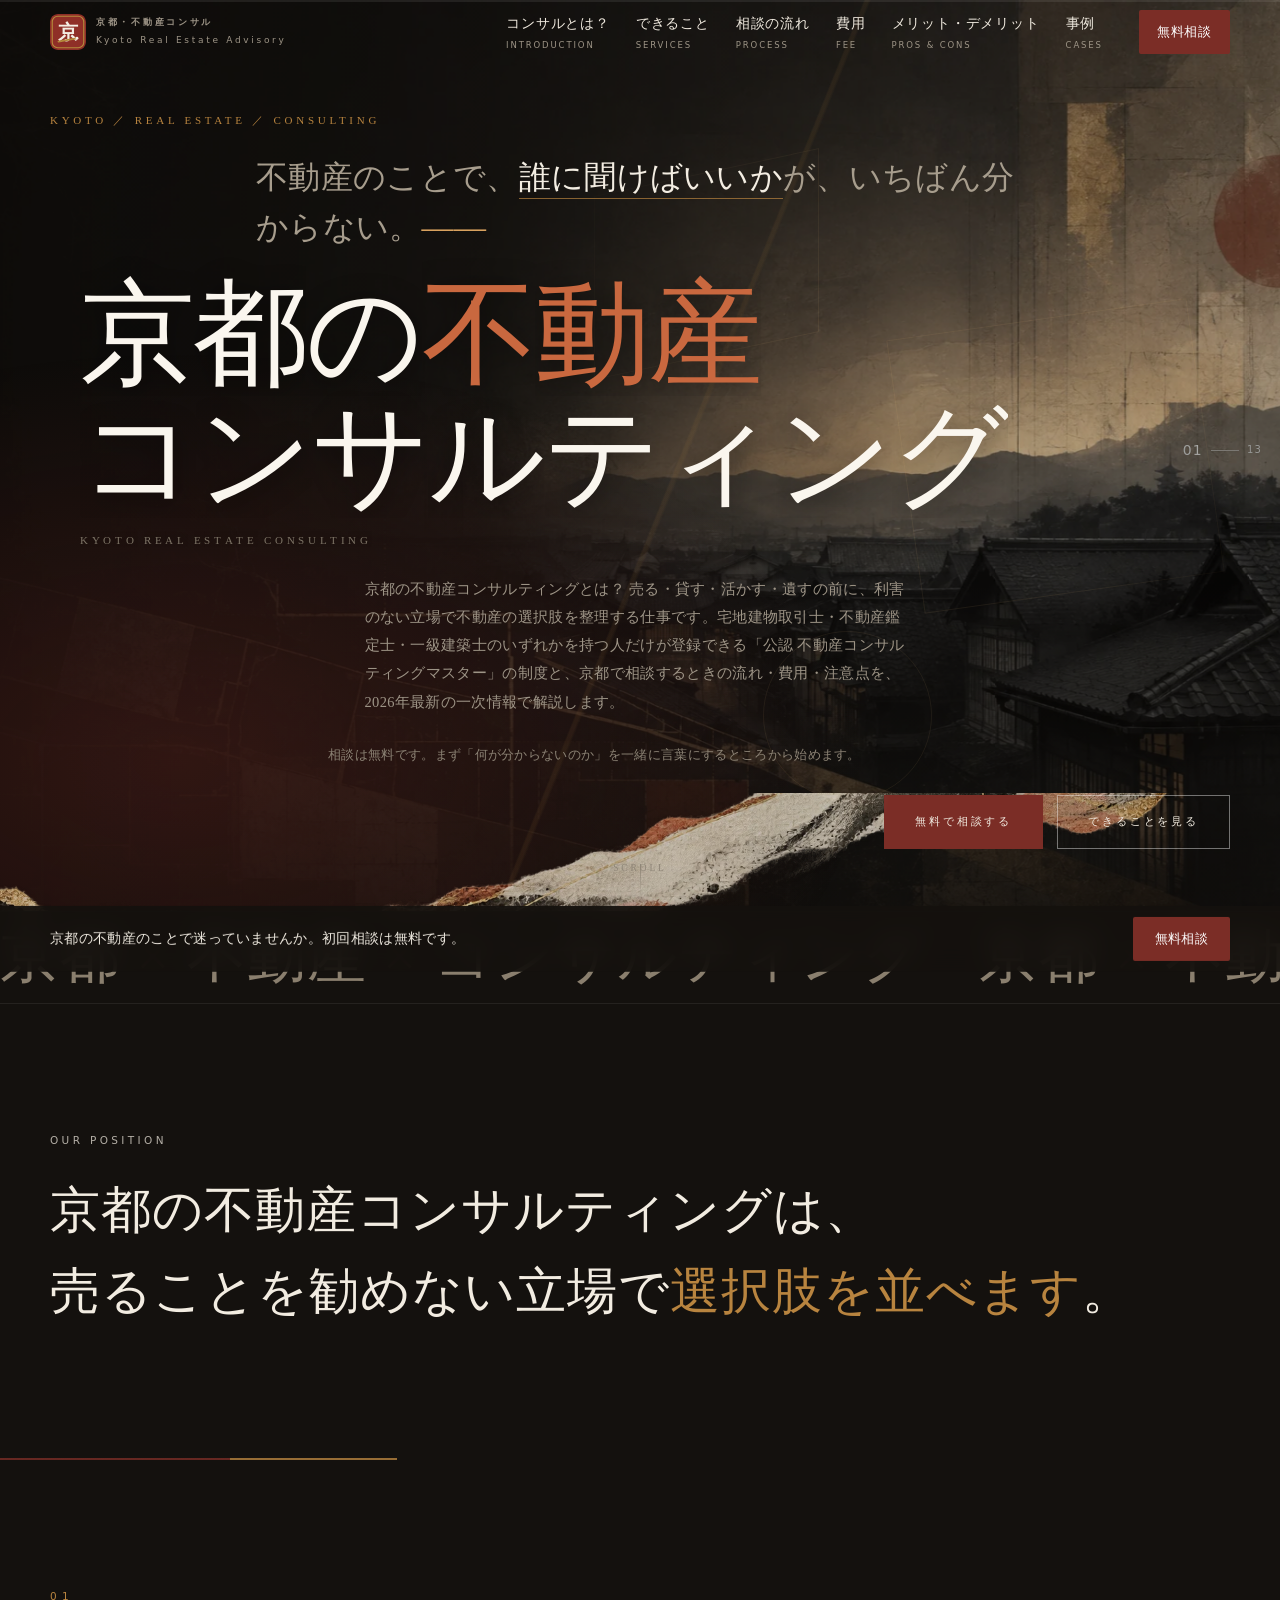
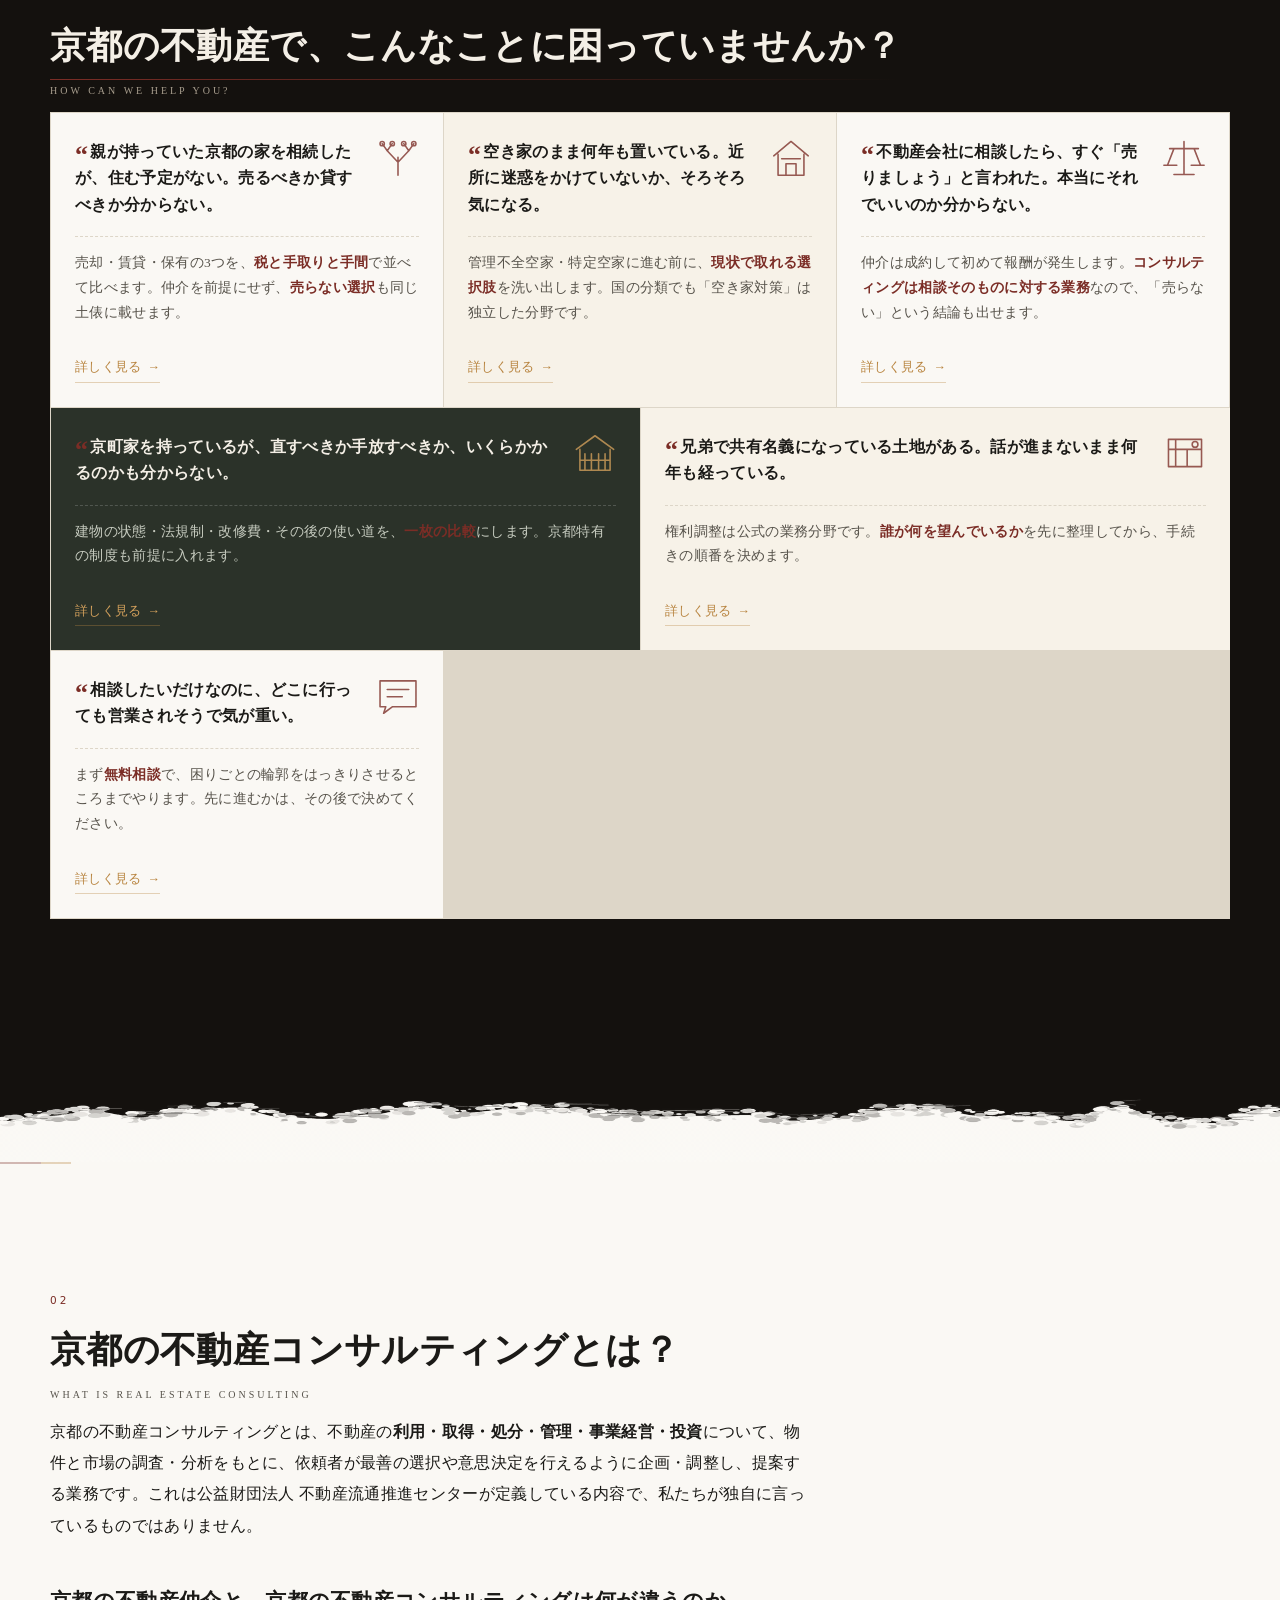
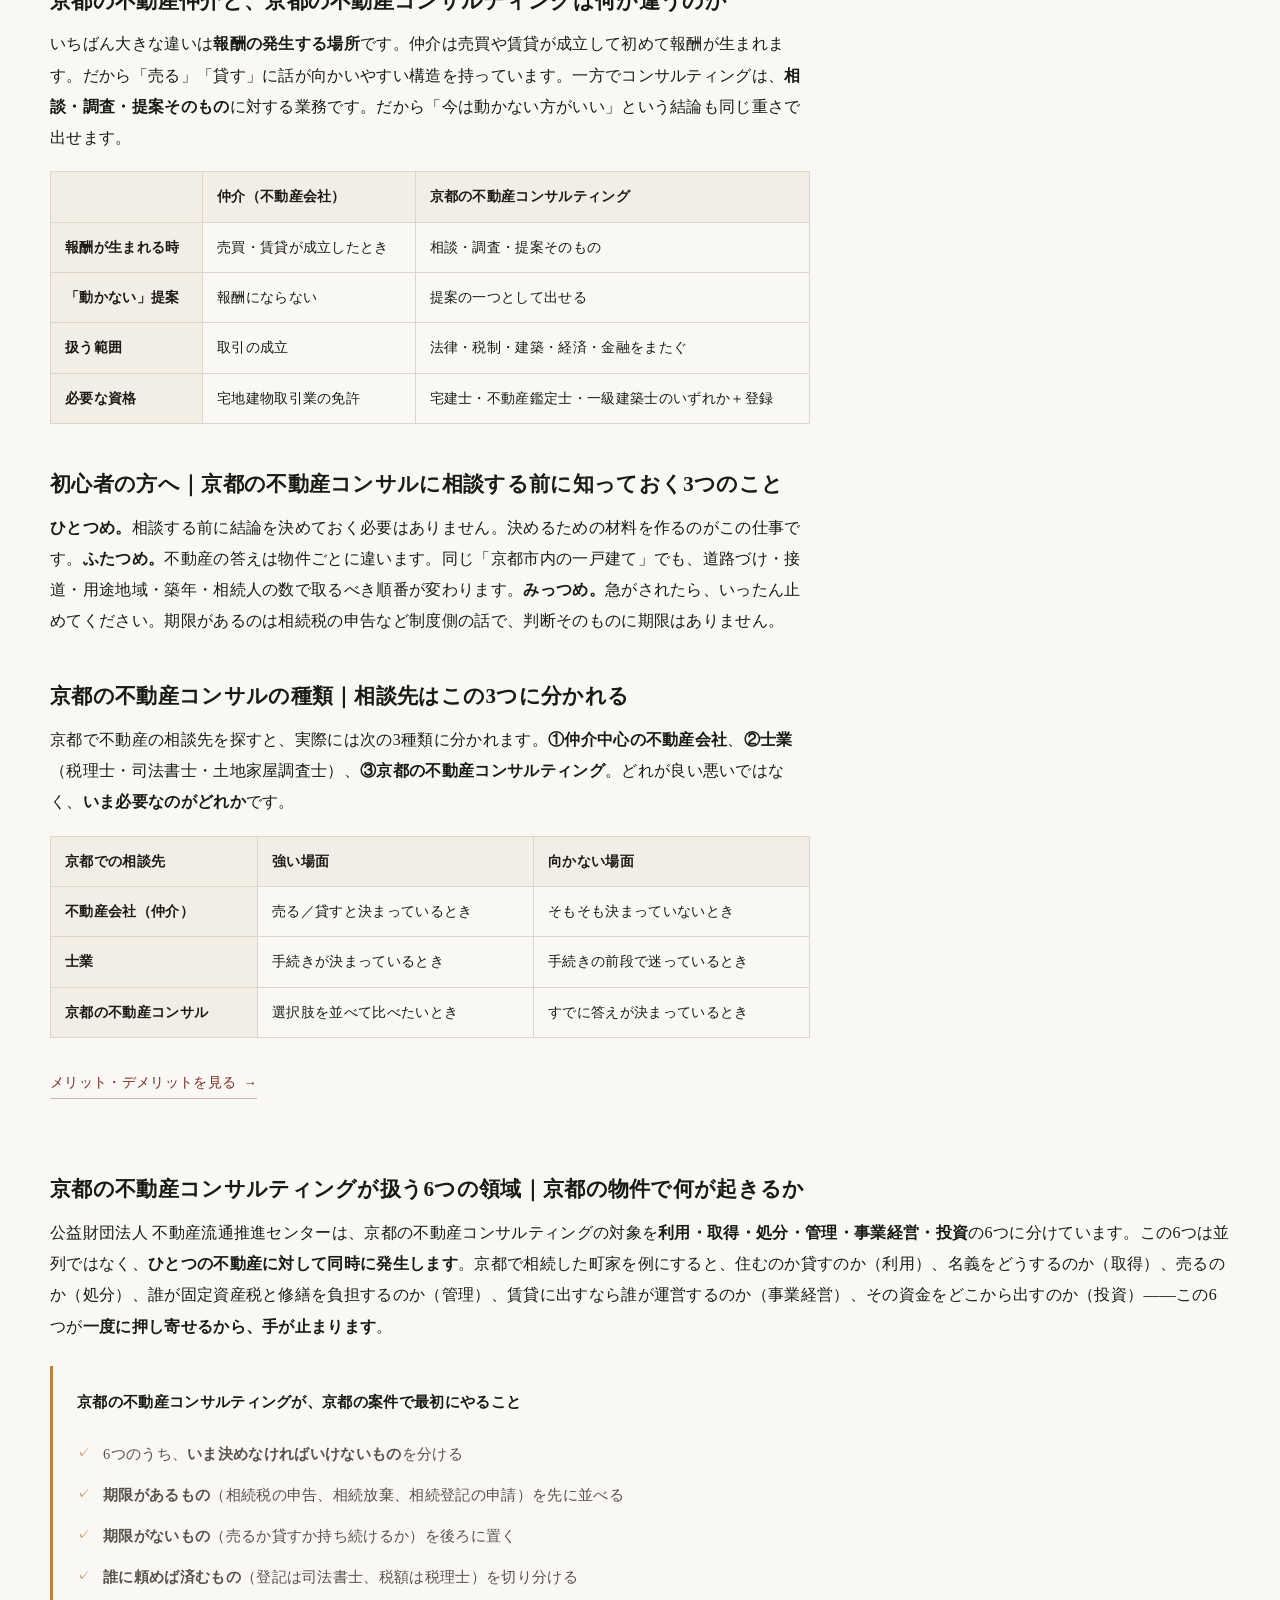
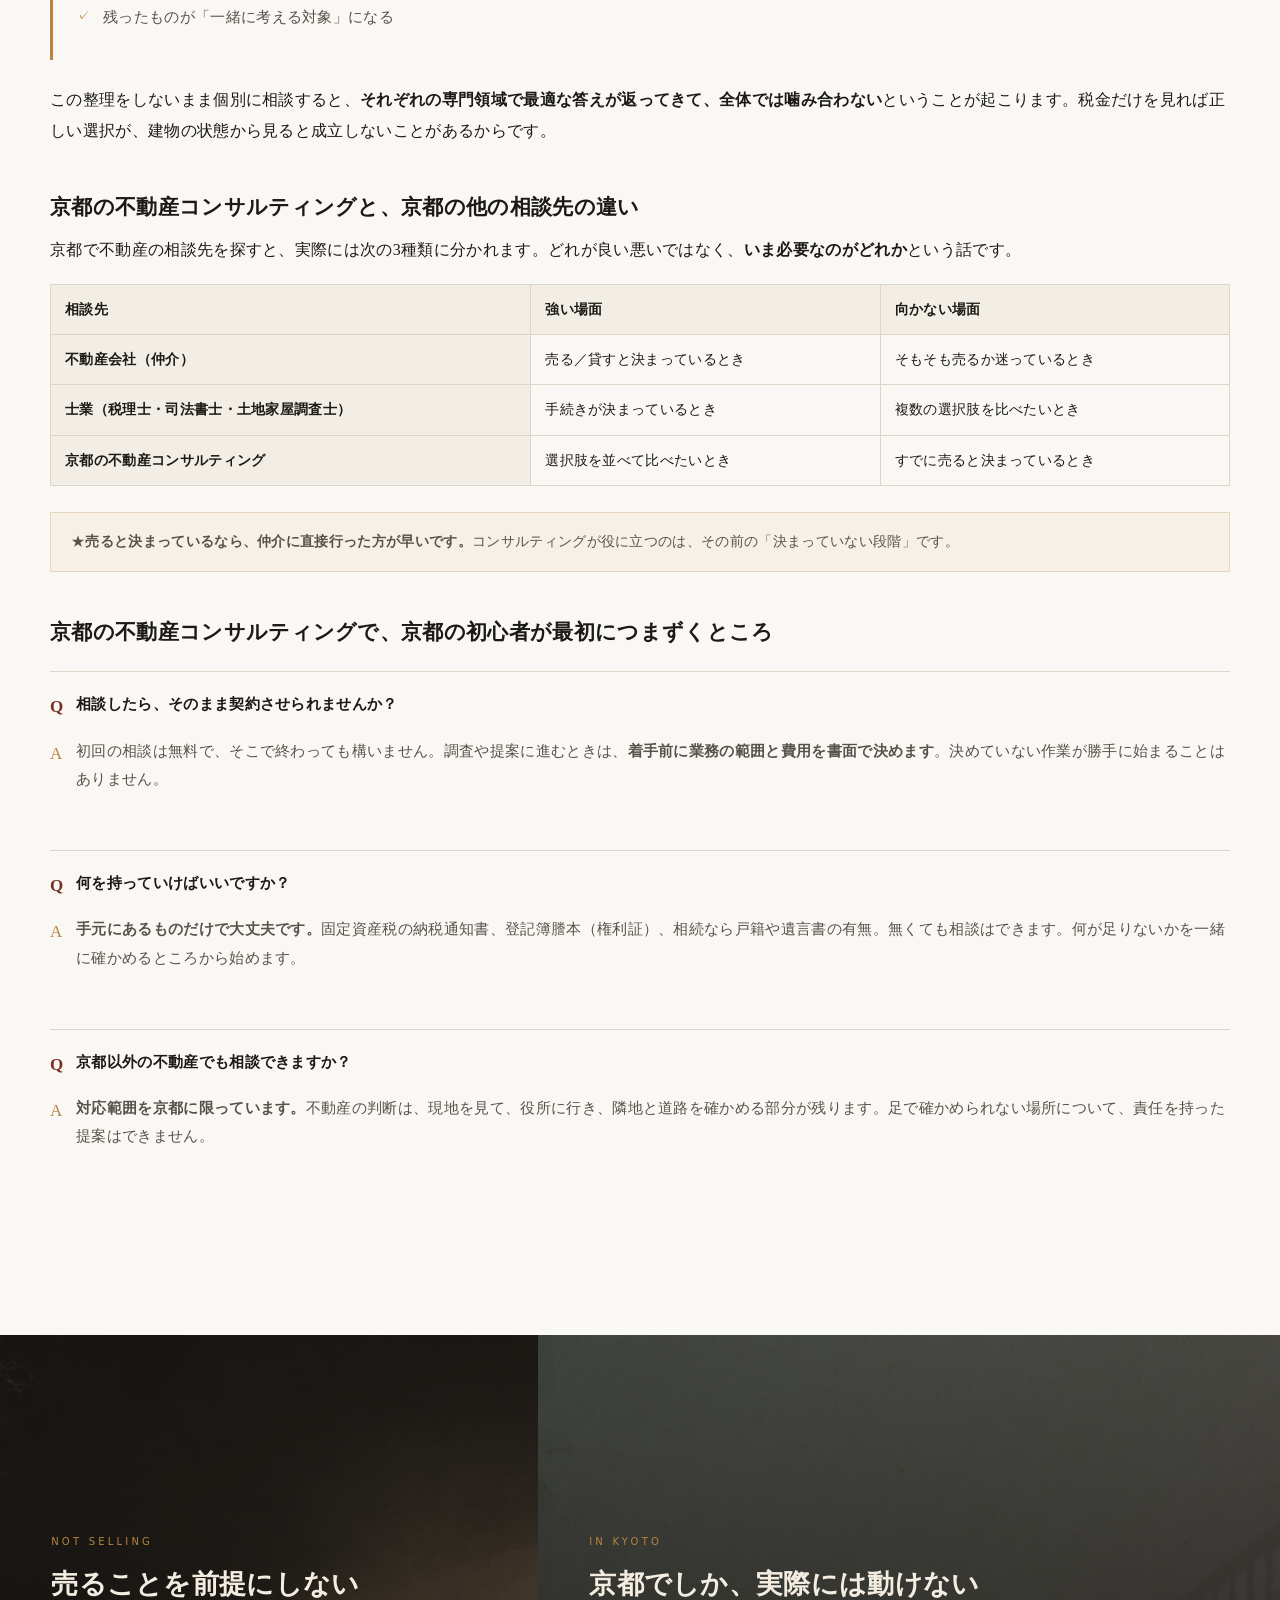
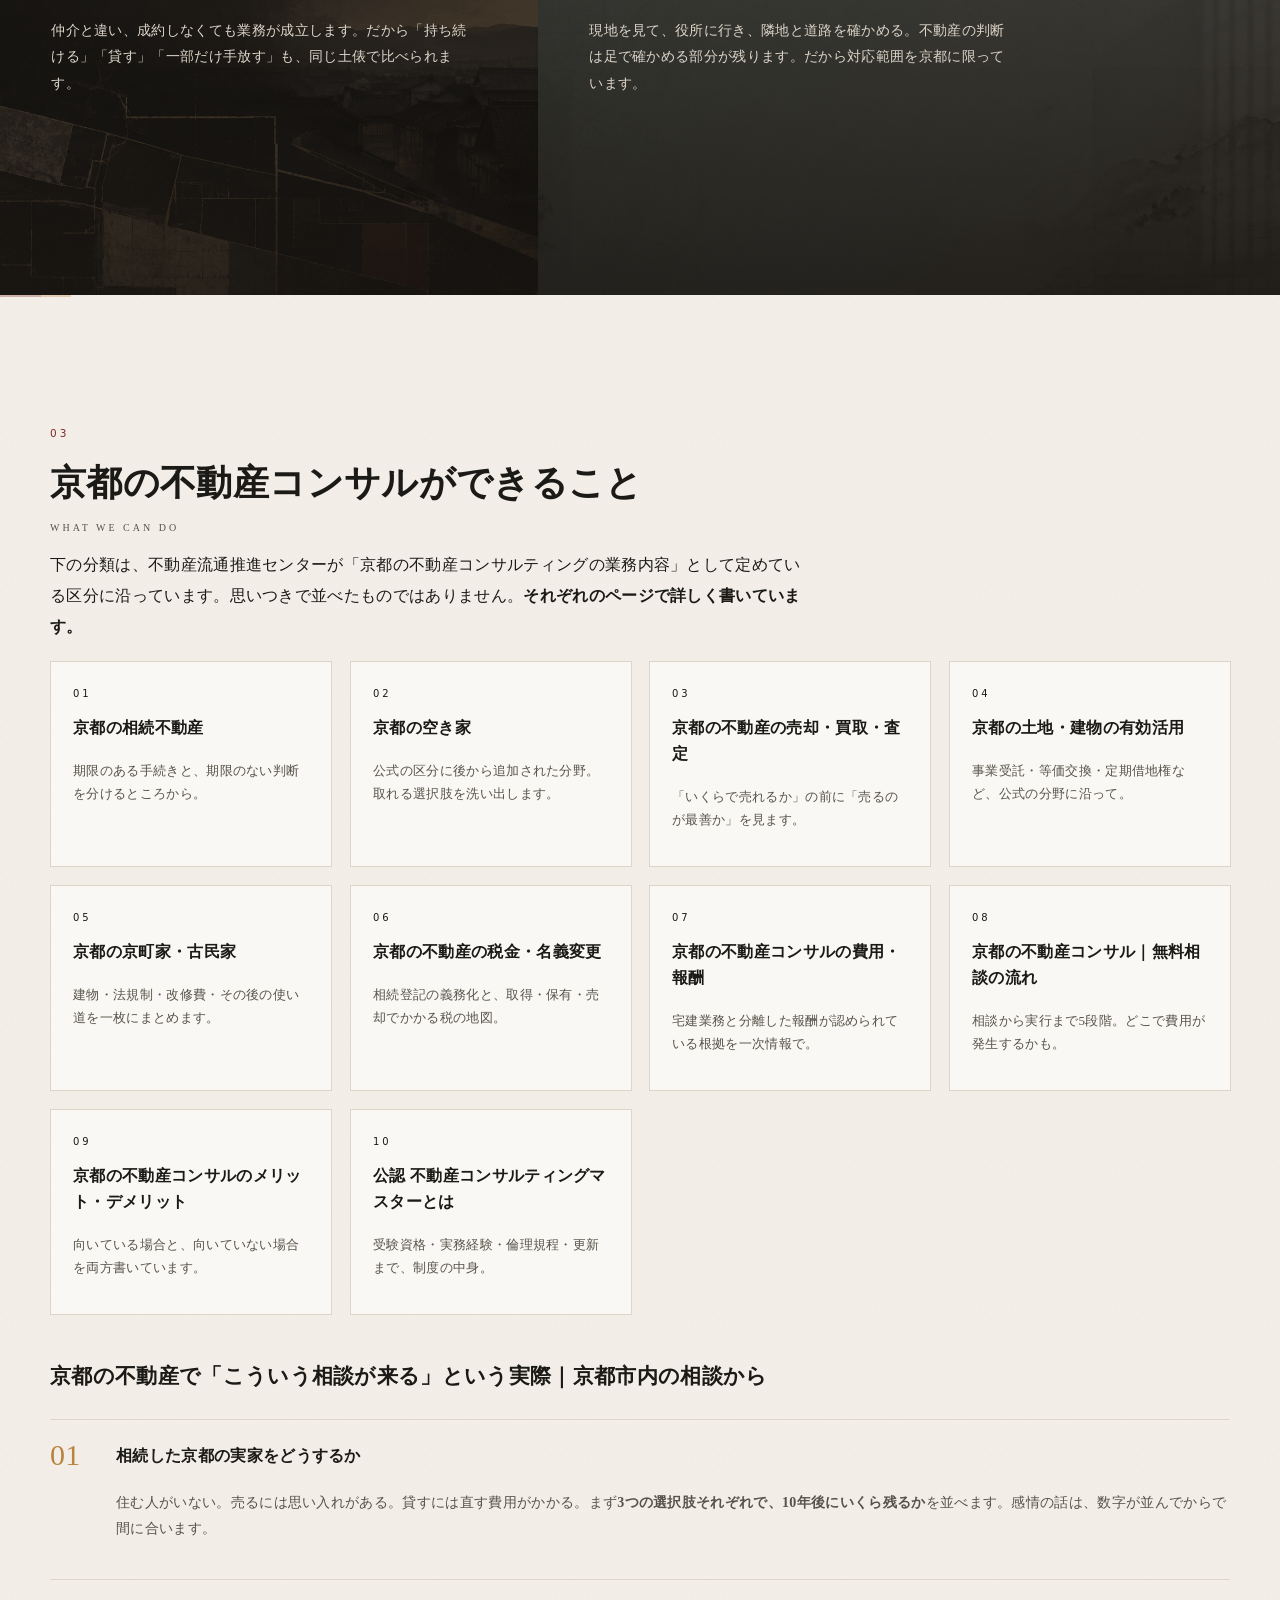
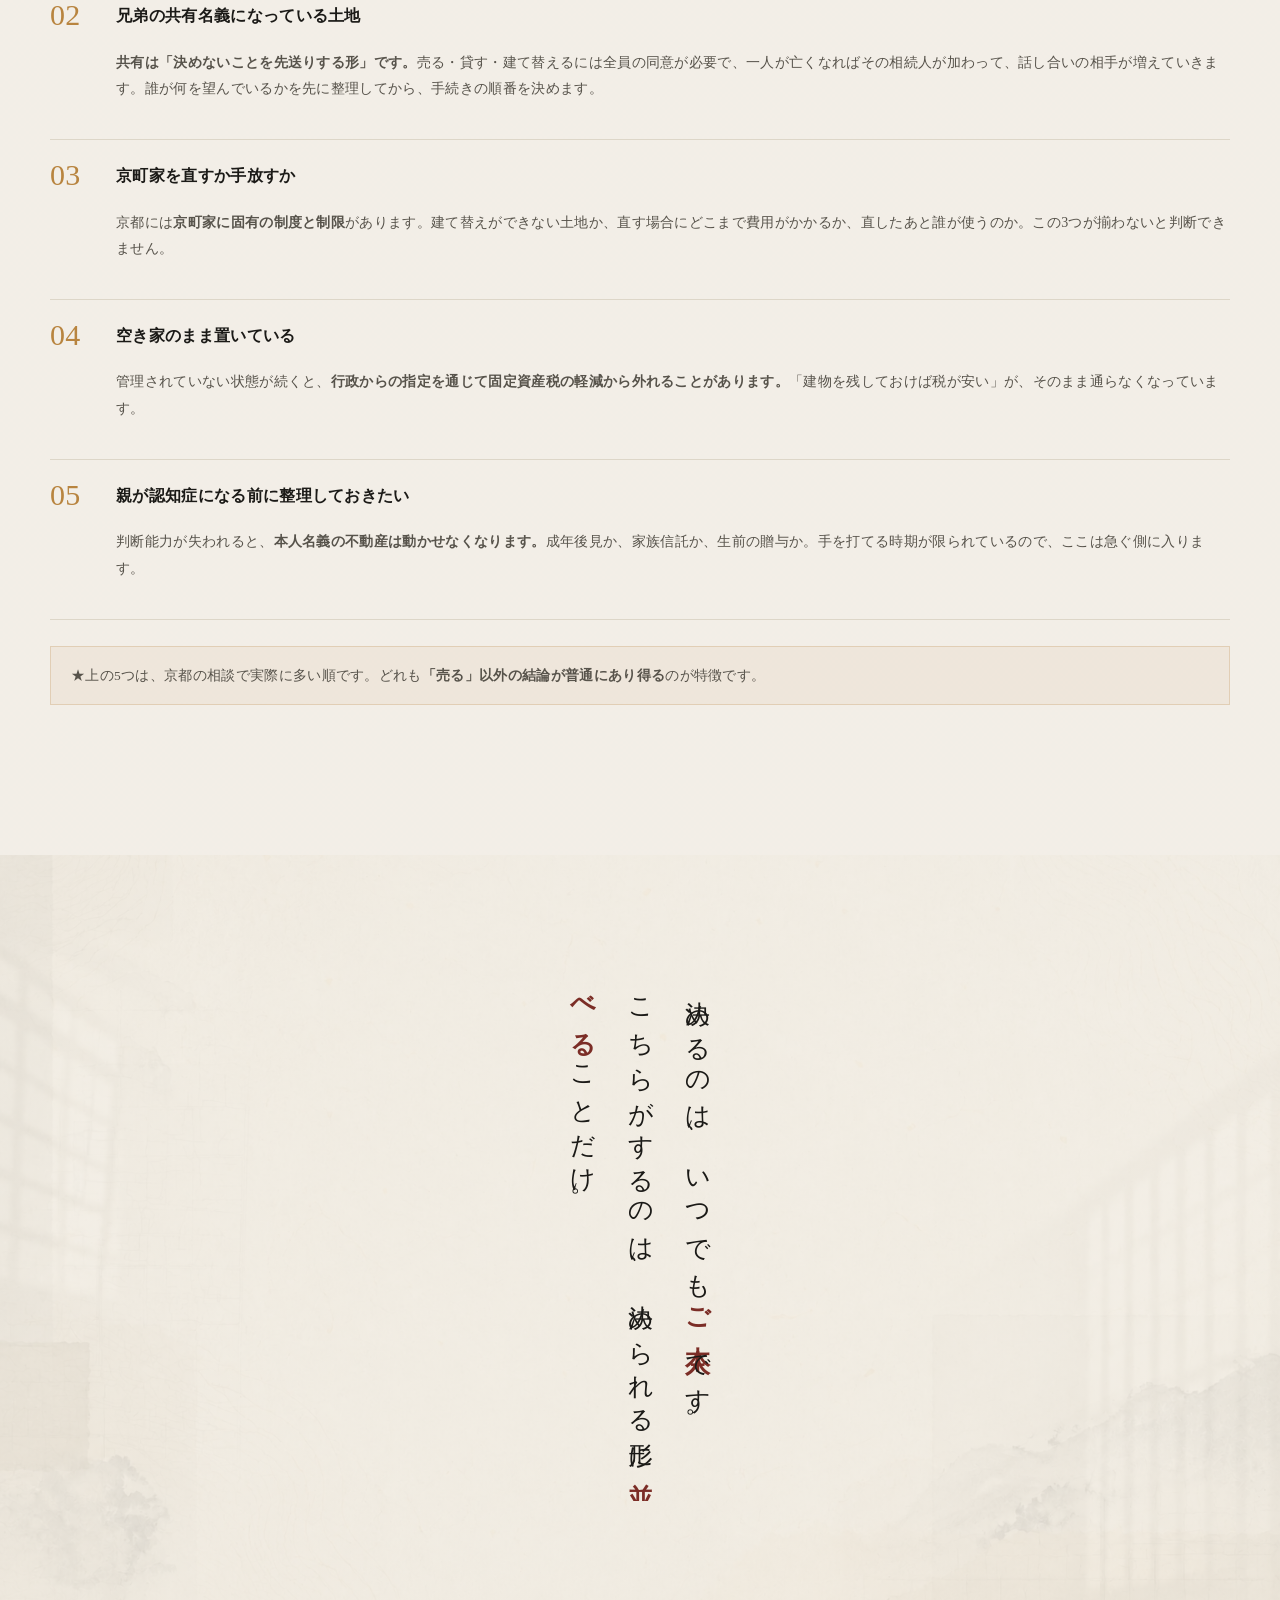
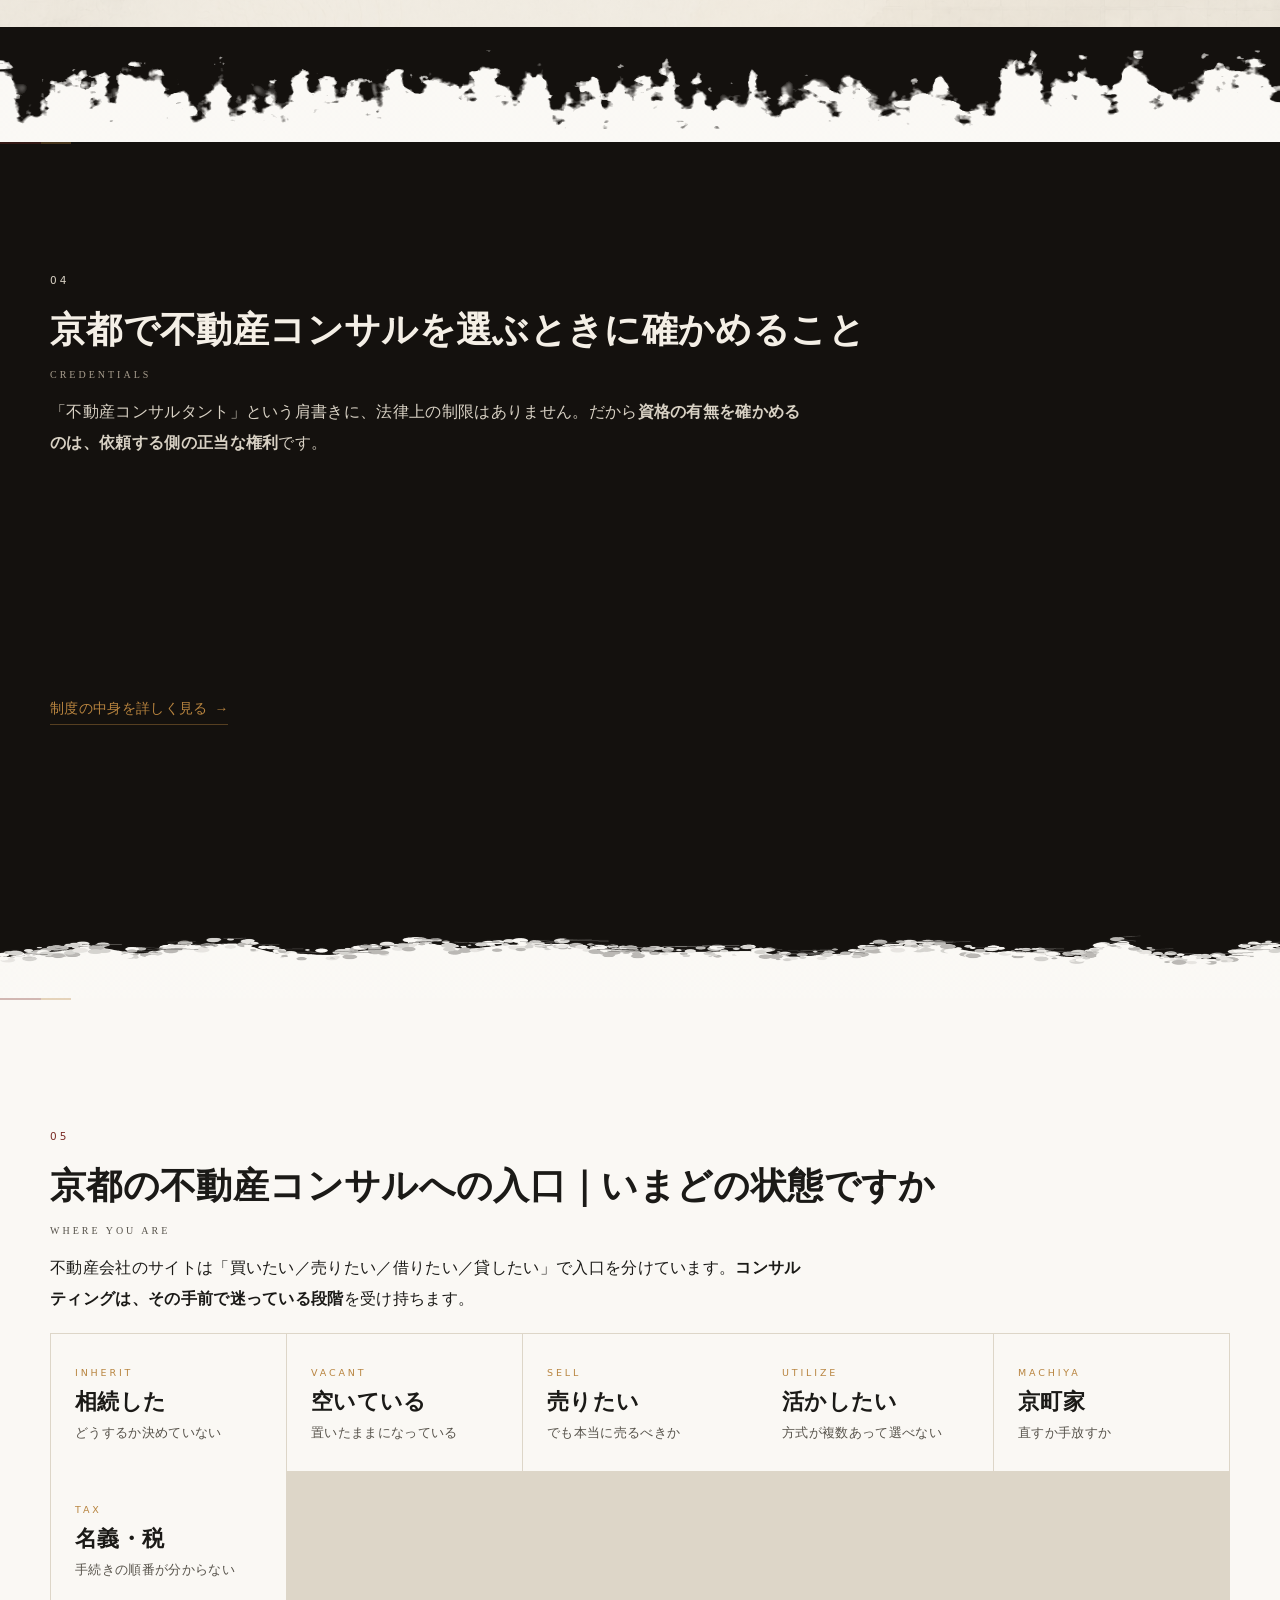
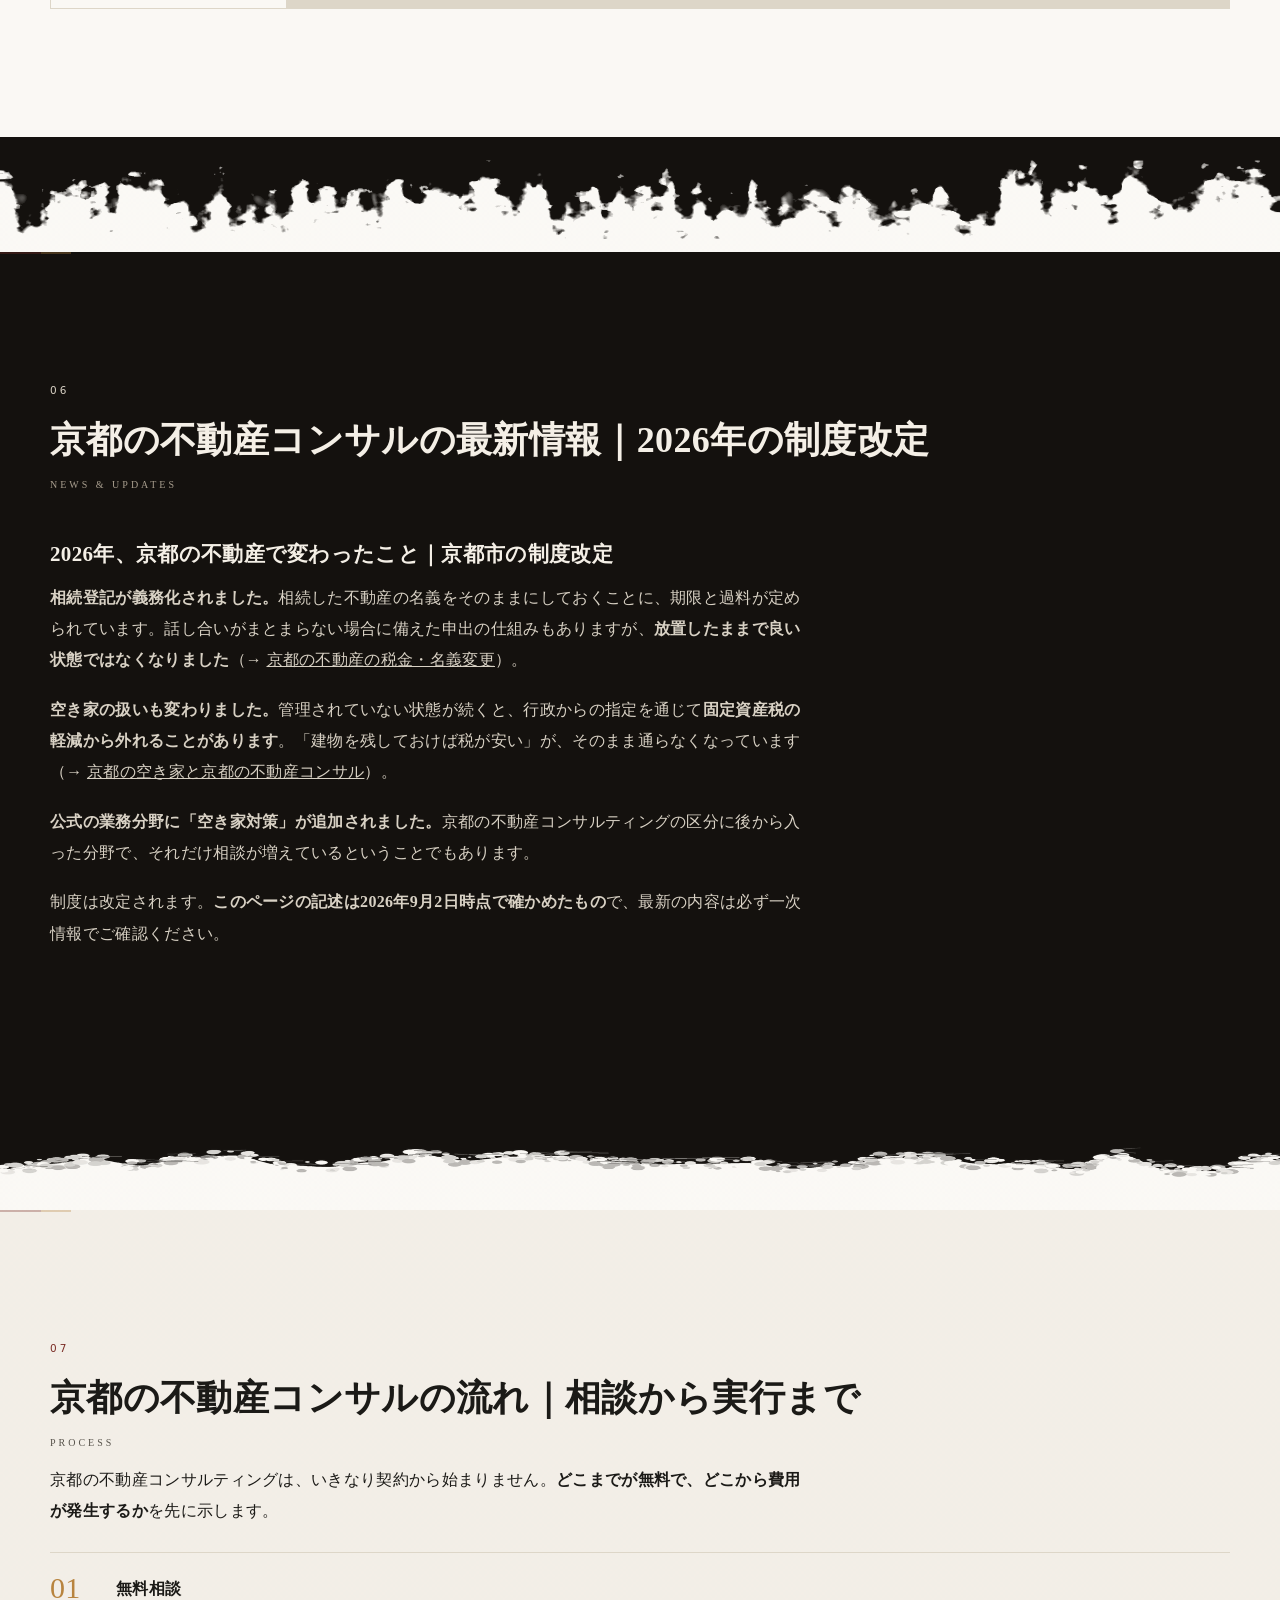
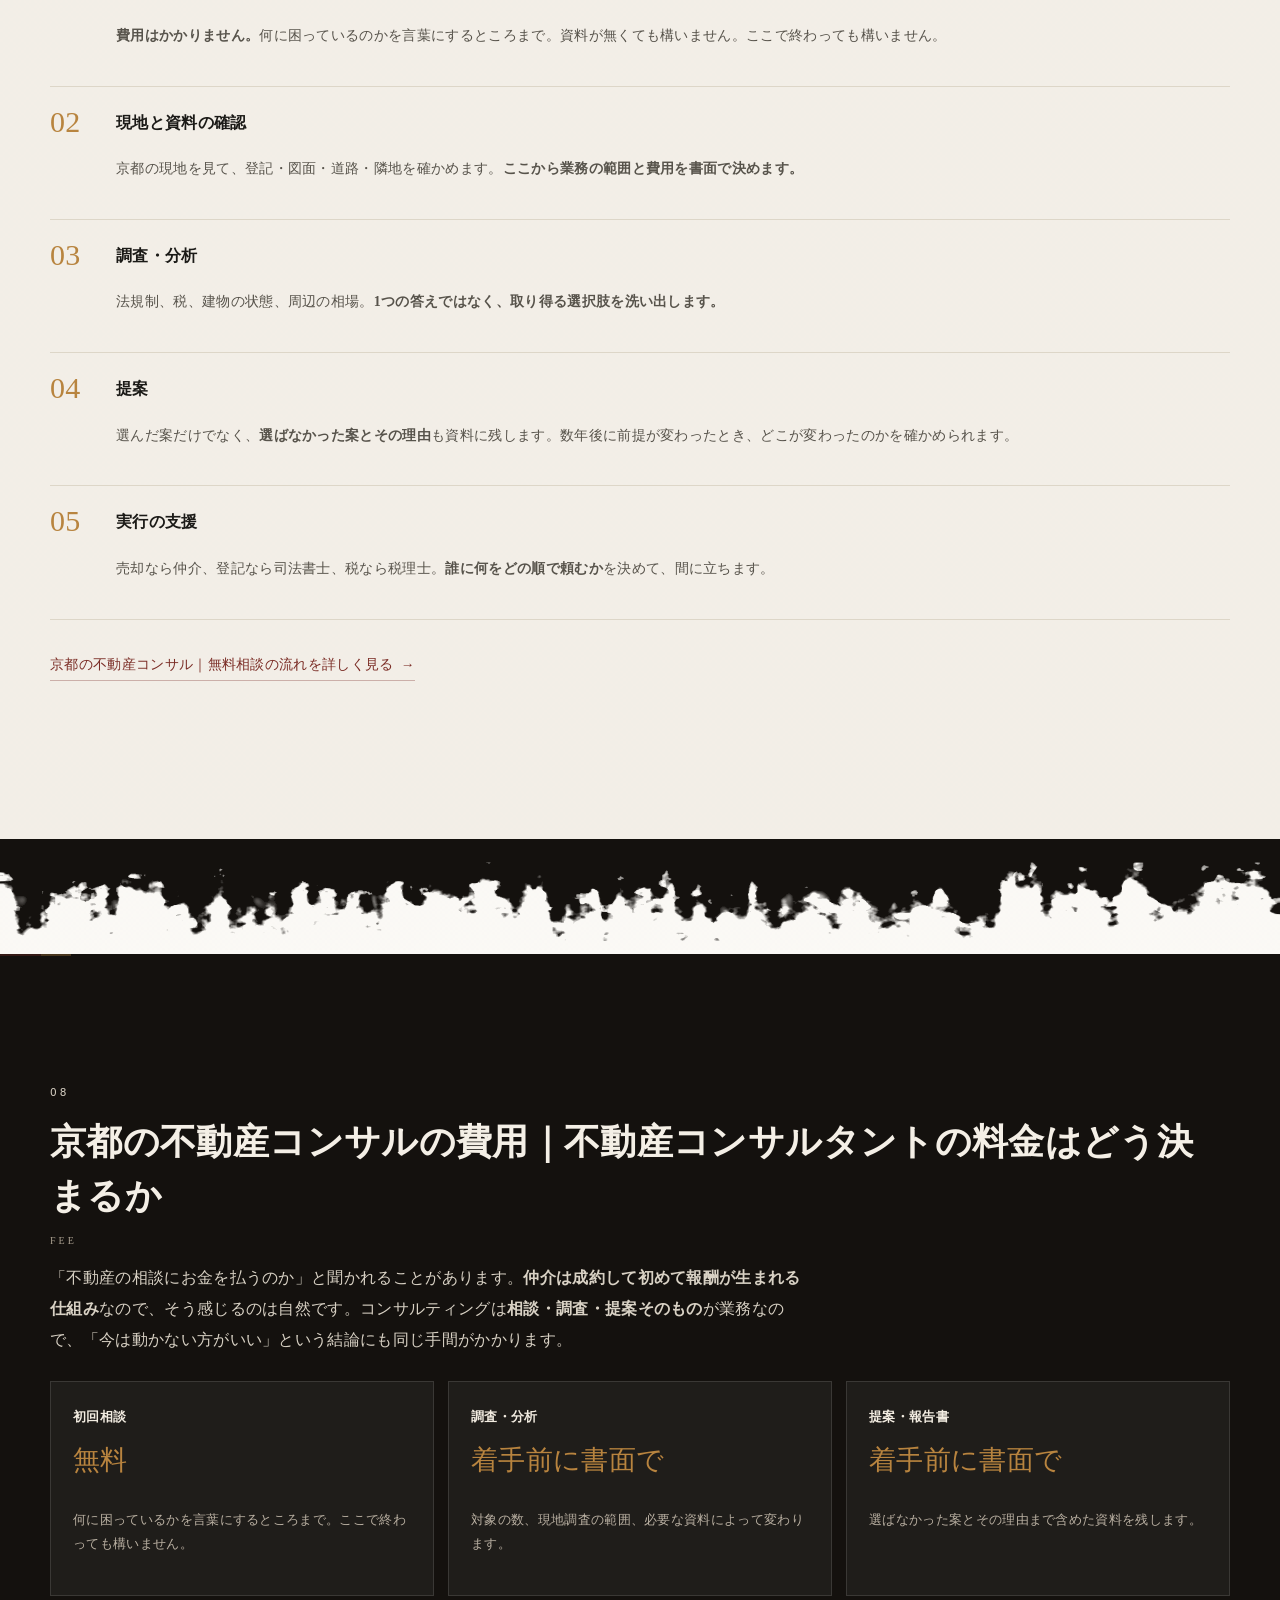
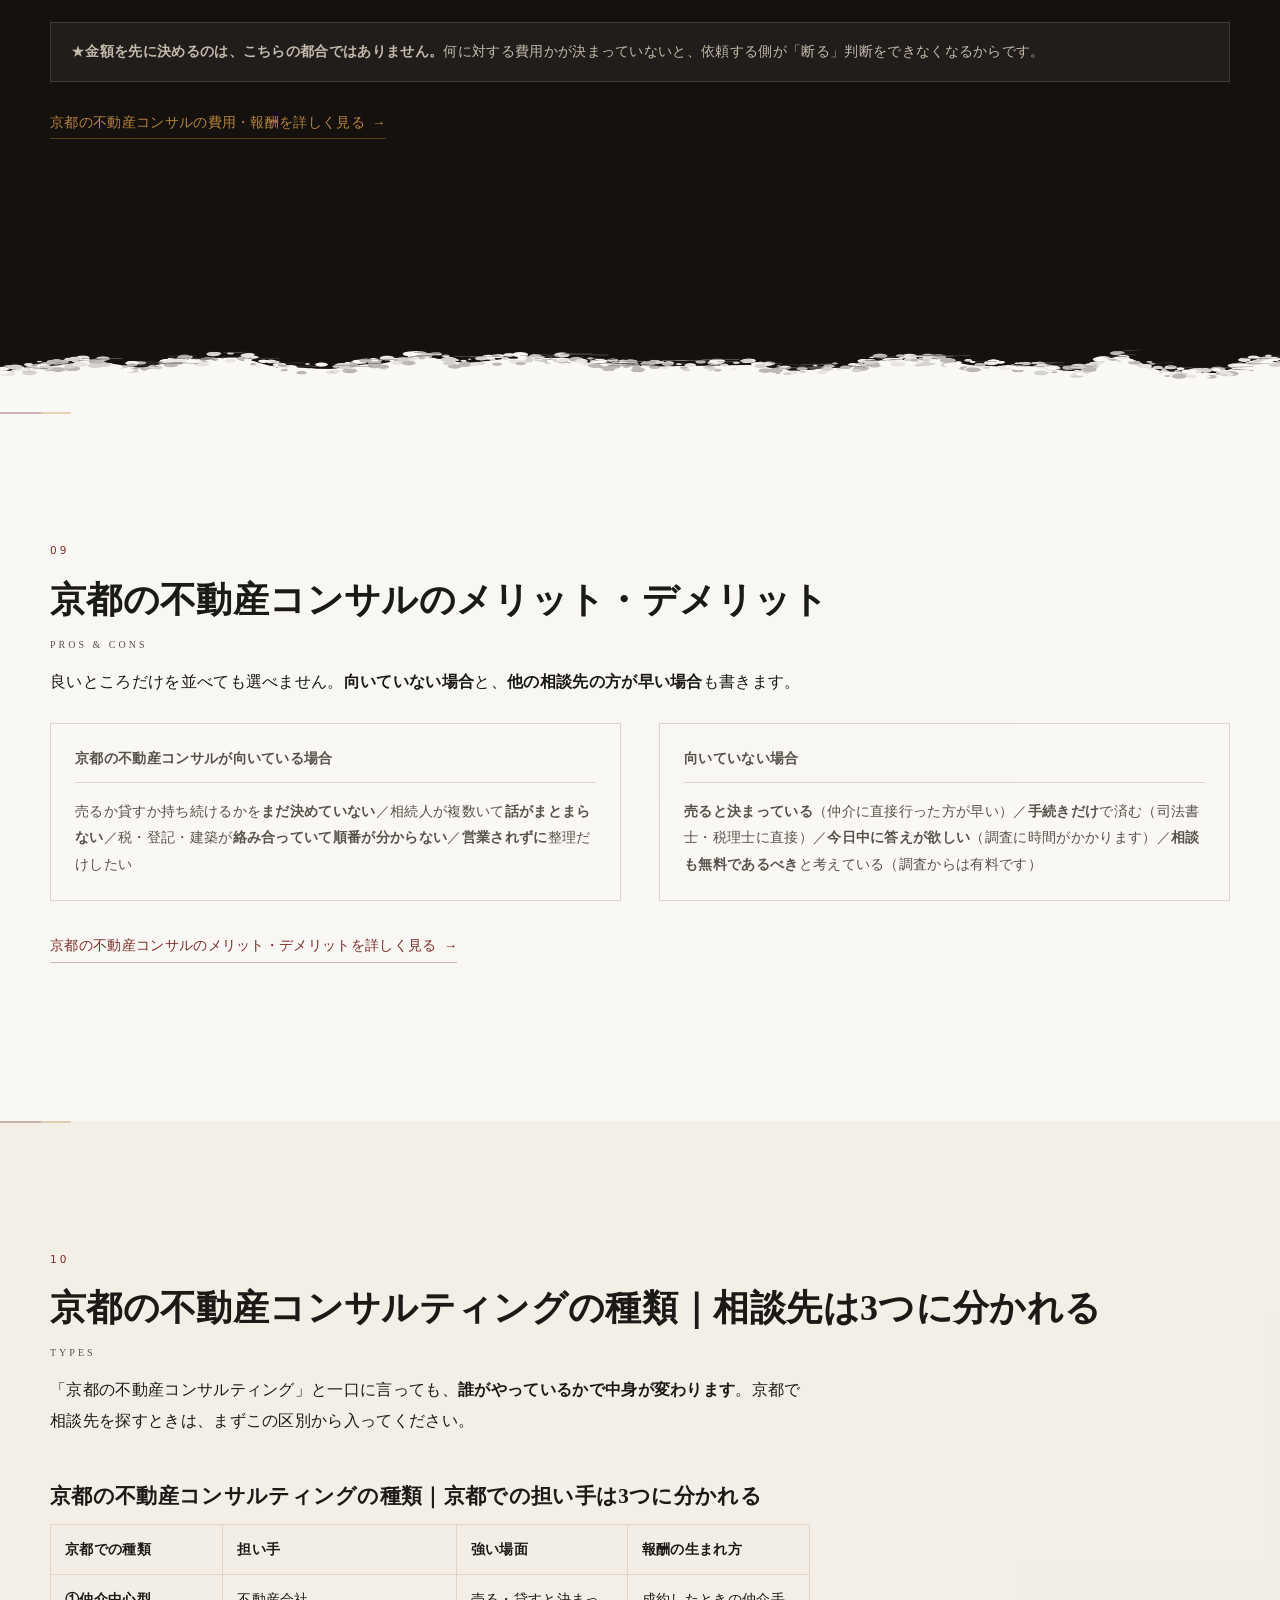
==== index.html @ 23664b86 "Initial site: 京都不動産コンサル全13ページとブランド資産" ====
<!doctype html>
<html lang="ja">
<head>
<meta charset="utf-8">
<meta name="viewport" content="width=device-width, initial-scale=1">
<title>京都の不動産コンサルティングとは 2026年最新</title>
<meta name="description" content="京都の不動産で、売る・貸す・活かす・遺すの前に選択肢を整理する仕事です。公認 不動産コンサルティングマスターの制度と、相談の流れ、費用、注意点をまとめました。">
<link rel="canonical" href="https://example.invalid/">
<meta name="robots" content="noindex,nofollow"><!-- ★未公開。公開時に外す -->
<meta property="og:type" content="website">
<meta property="og:title" content="京都の不動産コンサルティングとは 2026年最新">
<meta property="og:description" content="京都の不動産で、売る・貸す・活かす・遺すの前に選択肢を整理する仕事です。公認 不動産コンサルティングマスターの制度と、相談の流れ、費用、注意点をまとめました。">
<meta property="og:url" content="https://example.invalid/">
<meta property="og:site_name" content="京都の不動産コンサルティング">
<meta property="og:image" content="https://example.invalid/img/og_top-v2.png">
<meta property="og:image:secure_url" content="https://example.invalid/img/og_top-v2.png">
<meta property="og:image:type" content="image/png">
<meta property="og:image:width" content="1200">
<meta property="og:image:height" content="630">
<meta property="og:image:alt" content="京都の不動産コンサルティングとは 2026年最新｜京都の不動産コンサルティングの案内画像">
<meta property="og:locale" content="ja_JP">
<meta name="twitter:card" content="summary_large_image">
<meta name="twitter:title" content="京都の不動産コンサルティングとは 2026年最新">
<meta name="twitter:description" content="京都の不動産で、売る・貸す・活かす・遺すの前に選択肢を整理する仕事です。公認 不動産コンサルティングマスターの制度と、相談の流れ、費用、注意点をまとめました。">
<meta name="twitter:image" content="https://example.invalid/img/og_top-v2.png">
<meta name="twitter:image:alt" content="京都の不動産コンサルティングとは 2026年最新｜京都の不動産コンサルティングの案内画像">
<meta name="format-detection" content="telephone=no">
<meta name="application-name" content="京都・不動産コンサルティング">
<meta name="apple-mobile-web-app-title" content="京都不動産">
<meta name="theme-color" content="#14110e">
<meta name="msapplication-TileColor" content="#8f2f27">
<meta name="msapplication-config" content="browserconfig.xml">
<link rel="icon" href="favicon.ico" sizes="any">
<link rel="icon" href="icons/favicon.svg" type="image/svg+xml">
<link rel="icon" href="icons/favicon-32x32.png" type="image/png" sizes="32x32">
<link rel="icon" href="icons/favicon-16x16.png" type="image/png" sizes="16x16">
<link rel="apple-touch-icon" href="icons/apple-touch-icon.png" sizes="180x180">
<link rel="mask-icon" href="icons/safari-pinned-tab.svg" color="#8f2f27">
<link rel="manifest" href="site.webmanifest">
<link rel="preload" as="image" href="img/kyoto-consult-hero-v1.webp" fetchpriority="high">
<link rel="stylesheet" href="css/base.css">
<script type="application/ld+json">{"@context":"https://schema.org","@graph":[{"@type":"WebSite","@id":"https://example.invalid/#website","url":"https://example.invalid/","name":"京都の不動産コンサルティング","inLanguage":"ja","thumbnailUrl":"https://example.invalid/img/og_top-v2.png"},{"@type":"ProfessionalService","@id":"https://example.invalid/#biz","name":"京都の不動産コンサルティング","url":"https://example.invalid/","logo":"https://example.invalid/icons/icon-512.png","image":"https://example.invalid/img/og_top-v2.png","areaServed":{"@type":"AdministrativeArea","name":"京都府"},"knowsAbout":["不動産コンサルティング","相続","空き家","京町家","不動産の売却","土地活用","不動産の税金"],"description":"京都の不動産について、売る・貸す・活かす・遺すの前に、利害のない立場で選択肢を整理する不動産コンサルティング。"},{"@type":"BreadcrumbList","@id":"https://example.invalid/#crumb","itemListElement":[{"@type":"ListItem","position":1,"name":"ホーム","item":"https://example.invalid/"}]},{"@type":"WebPage","@id":"https://example.invalid/#page","url":"https://example.invalid/","headline":"京都の不動産コンサルティングとは 2026年最新","description":"京都の不動産で、売る・貸す・活かす・遺すの前に選択肢を整理する仕事です。公認 不動産コンサルティングマスターの制度と、相談の流れ、費用、注意点をまとめました。","inLanguage":"ja","image":"https://example.invalid/img/og_top-v2.png","isPartOf":{"@id":"https://example.invalid/#website"},"breadcrumb":{"@id":"https://example.invalid/#crumb"},"about":{"@id":"https://example.invalid/#biz"}}]}</script>

</head>
<body class="kfc-page" data-page="top">
<a class="kfc-skip" href="#kfc-main">本文へ移動</a>
<div class="kfc-progress" aria-hidden="true"><i id="kfc-progress-bar"></i></div>
<div class="kfc-pre" id="kfc-pre" aria-hidden="true">
  <div class="kfc-pre__in">
    <p class="kfc-pre__t">京都 <i>&times;</i> 不動産 <i>&times;</i> コンサルティング</p>
    <p class="kfc-pre__s">KYOTO REAL ESTATE CONSULTING</p>
  </div>
  <p class="kfc-pre__n"><b id="kfc-pre-n">0</b>%</p>
  <div class="kfc-pre__bar"><i id="kfc-pre-bar"></i></div>
</div>
<header class="kfc-gnav" id="kfc-gnav">
  <div class="kfc-wrap kfc-gnav__in">
    <a class="kfc-gnav__brand" href="/"><img src="icons/favicon.svg" alt="" width="36" height="36"><span class="kfc-gnav__brand-copy"><b>京都・不動産コンサル</b><span>Kyoto Real Estate Advisory</span></span></a>
    <button class="kfc-burger" id="kfc-burger" aria-label="メニュー" aria-expanded="false"><span></span><span></span><span></span></button>
    <ul class="kfc-gnav__list" id="kfc-gnav-list">
      <li><a class="kfc-gnav__a" href="/">コンサルとは？<small>Introduction</small></a></li>
      <li><a class="kfc-gnav__a" href="#can">できること<small>Services</small></a>
        <ul class="kfc-gnav__child">
          <li><a href="souzoku/">京都の相続不動産</a></li>
          <li><a href="akiya/">京都の空き家</a></li>
          <li><a href="baikyaku/">京都の不動産の売却・買取</a></li>
          <li><a href="katsuyou/">京都の土地・建物の活用</a></li>
          <li><a href="machiya/">京都の京町家・古民家</a></li>
          <li><a href="tax/">京都の不動産の税金・名義変更</a></li>
        </ul></li>
      <li><a class="kfc-gnav__a" href="flow/">相談の流れ<small>Process</small></a></li>
      <li><a class="kfc-gnav__a" href="fee/">費用<small>Fee</small></a></li>
      <li><a class="kfc-gnav__a" href="merit/">メリット・デメリット<small>Pros & Cons</small></a></li>
      <li><a class="kfc-gnav__a" href="case/">事例<small>Cases</small></a></li>
      <li class="kfc-gnav__mobile-cta"><a href="contact/">初回無料相談<small>CONTACT</small></a></li>
    </ul>
    <a class="kfc-gnav__cta" href="contact/">無料相談</a>
  </div>
</header>
<main id="kfc-main">

<section class="kfc-hero">
  <div class="kfc-hero__bg"></div>
  <div class="kfc-hero__veil"></div>
  <div class="kfc-hero__plan" aria-hidden="true"><i></i><i></i><i></i></div>
  <div class="kfc-hero__boundary" aria-hidden="true"><img src="img/kyoto-consult-boundary-v1.webp" alt=""></div>
  <div class="kfc-wrap">
    <p class="kfc-hero__eyebrow">KYOTO ／ REAL ESTATE ／ CONSULTING</p>
    <p class="kfc-hero__lead">不動産のことで、<b>誰に聞けばいいか</b>が、いちばん分からない。<em>——</em></p>
    <p class="kfc-hero__name">京都の<i>不動産</i><br>コンサルティング<small>KYOTO REAL ESTATE CONSULTING</small></p>
    <h1>京都の不動産コンサルティングとは？ 売る・貸す・活かす・遺すの前に、利害のない立場で不動産の選択肢を整理する仕事です。宅地建物取引士・不動産鑑定士・一級建築士のいずれかを持つ人だけが登録できる「公認 不動産コンサルティングマスター」の制度と、京都で相談するときの流れ・費用・注意点を、2026年最新の一次情報で解説します。</h1>
    <p class="kfc-hero__note">相談は無料です。まず「何が分からないのか」を一緒に言葉にするところから始めます。</p>
  </div>
    <div class="kfc-hbtns">
      <a class="kfc-hbtn kfc-hbtn--fill" href="contact/">無料で相談する</a>
      <a class="kfc-hbtn" href="#can">できることを見る</a>
    </div>
  <div class="kfc-wrap"><p class="kfc-hero__more">SCROLL</p></div>
</section>
<!-- ★横に流れる帯（← grounded2026.com の scroll-text-wrapper・実測 -679px） -->
<div class="kfc-marquee" aria-hidden="true">
  <div class="kfc-marquee__in">
    <span>京都 <i>&times;</i> 不動産 <i>&times;</i> コンサルティング</span>
    <span>京都 <i>&times;</i> 不動産 <i>&times;</i> コンサルティング</span>
    <span>京都 <i>&times;</i> 不動産 <i>&times;</i> コンサルティング</span>
    <span>京都 <i>&times;</i> 不動産 <i>&times;</i> コンサルティング</span>
  </div>
</div>

<section class="kfc-lead kfc-lead--ink">
  <div class="kfc-wrap">
        <p class="kfc-lead__s">OUR POSITION</p>
        <p class="kfc-lead__t" data-reveal>京都の不動産コンサルティングは、<br>売ることを勧めない立場で<em>選択肢を並べます</em>。</p>
  </div>
</section>

<section class="kfc-sec kfc-sec--dark" id="help" data-kfc-section>
  <div class="kfc-wrap">
    <p class="kfc-sec__no">01</p>
    <h2 class="kfc-sec__h">京都の不動産で、こんなことに困っていませんか？</h2>
    <p class="kfc-sec__en">How can we help you?</p>

    <div class="kfc-help">
      <div class="kfc-help__i" data-reveal>
        <svg class="kfc-help__icon" aria-hidden="true"><use href="icons/service-icons.svg#inheritance"></use></svg>
        <p class="kfc-help__q">親が持っていた京都の家を相続したが、住む予定がない。売るべきか貸すべきか分からない。</p>
        <p class="kfc-help__a">売却・賃貸・保有の3つを、<b>税と手取りと手間</b>で並べて比べます。仲介を前提にせず、<b>売らない選択</b>も同じ土俵に載せます。</p>
        <a class="kfc-help__l" href="souzoku/">詳しく見る</a>
      </div>
      <div class="kfc-help__i" data-reveal data-delay="1">
        <svg class="kfc-help__icon" aria-hidden="true"><use href="icons/service-icons.svg#vacancy"></use></svg>
        <p class="kfc-help__q">空き家のまま何年も置いている。近所に迷惑をかけていないか、そろそろ気になる。</p>
        <p class="kfc-help__a">管理不全空家・特定空家に進む前に、<b>現状で取れる選択肢</b>を洗い出します。国の分類でも「空き家対策」は独立した分野です。</p>
        <a class="kfc-help__l" href="akiya/">詳しく見る</a>
      </div>
      <div class="kfc-help__i" data-reveal data-delay="2">
        <svg class="kfc-help__icon" aria-hidden="true"><use href="icons/service-icons.svg#compare"></use></svg>
        <p class="kfc-help__q">不動産会社に相談したら、すぐ「売りましょう」と言われた。本当にそれでいいのか分からない。</p>
        <p class="kfc-help__a">仲介は成約して初めて報酬が発生します。<b>コンサルティングは相談そのものに対する業務</b>なので、「売らない」という結論も出せます。</p>
        <a class="kfc-help__l" href="merit/">詳しく見る</a>
      </div>
      <div class="kfc-help__i" data-reveal>
        <svg class="kfc-help__icon" aria-hidden="true"><use href="icons/service-icons.svg#machiya"></use></svg>
        <p class="kfc-help__q">京町家を持っているが、直すべきか手放すべきか、いくらかかるのかも分からない。</p>
        <p class="kfc-help__a">建物の状態・法規制・改修費・その後の使い道を、<b>一枚の比較</b>にします。京都特有の制度も前提に入れます。</p>
        <a class="kfc-help__l" href="machiya/">詳しく見る</a>
      </div>
      <div class="kfc-help__i" data-reveal data-delay="1">
        <svg class="kfc-help__icon" aria-hidden="true"><use href="icons/service-icons.svg#rights"></use></svg>
        <p class="kfc-help__q">兄弟で共有名義になっている土地がある。話が進まないまま何年も経っている。</p>
        <p class="kfc-help__a">権利調整は公式の業務分野です。<b>誰が何を望んでいるか</b>を先に整理してから、手続きの順番を決めます。</p>
        <a class="kfc-help__l" href="tax/">詳しく見る</a>
      </div>
      <div class="kfc-help__i" data-reveal data-delay="2">
        <svg class="kfc-help__icon" aria-hidden="true"><use href="icons/service-icons.svg#consult"></use></svg>
        <p class="kfc-help__q">相談したいだけなのに、どこに行っても営業されそうで気が重い。</p>
        <p class="kfc-help__a">まず<b>無料相談</b>で、困りごとの輪郭をはっきりさせるところまでやります。先に進むかは、その後で決めてください。</p>
        <a class="kfc-help__l" href="flow/">詳しく見る</a>
      </div>
    </div>

  </div>
</section>
<div class="kfc-cut kfc-cut--washi kfc-cut--ink" aria-hidden="true"></div>

<section class="kfc-sec " id="about" data-kfc-section>
  <div class="kfc-wrap">
    <p class="kfc-sec__no">02</p>
    <h2 class="kfc-sec__h">京都の不動産コンサルティングとは？</h2>
    <p class="kfc-sec__en">What is real estate consulting</p>
    <div class="kfc-read">
      <p>京都の不動産コンサルティングとは、不動産の<b>利用・取得・処分・管理・事業経営・投資</b>について、物件と市場の調査・分析をもとに、依頼者が最善の選択や意思決定を行えるように企画・調整し、提案する業務です。これは公益財団法人 不動産流通推進センターが定義している内容で、私たちが独自に言っているものではありません。</p>
      <h3 class="kfc-sub">京都の不動産仲介と、京都の不動産コンサルティングは何が違うのか</h3>
      <p>いちばん大きな違いは<b>報酬の発生する場所</b>です。仲介は売買や賃貸が成立して初めて報酬が生まれます。だから「売る」「貸す」に話が向かいやすい構造を持っています。一方でコンサルティングは、<b>相談・調査・提案そのもの</b>に対する業務です。だから「今は動かない方がいい」という結論も同じ重さで出せます。</p>
      <div class="kfc-table">
        <table>
          <thead><tr><th>　</th><th>仲介（不動産会社）</th><th>京都の不動産コンサルティング</th></tr></thead>
          <tbody>
            <tr><th>報酬が生まれる時</th><td>売買・賃貸が成立したとき</td><td>相談・調査・提案そのもの</td></tr>
            <tr><th>「動かない」提案</th><td>報酬にならない</td><td>提案の一つとして出せる</td></tr>
            <tr><th>扱う範囲</th><td>取引の成立</td><td>法律・税制・建築・経済・金融をまたぐ</td></tr>
            <tr><th>必要な資格</th><td>宅地建物取引業の免許</td><td>宅建士・不動産鑑定士・一級建築士のいずれか＋登録</td></tr>
          </tbody>
        </table>
      </div>
      <h3 class="kfc-sub">初心者の方へ｜京都の不動産コンサルに相談する前に知っておく3つのこと</h3>
      <p><b>ひとつめ。</b>相談する前に結論を決めておく必要はありません。決めるための材料を作るのがこの仕事です。<b>ふたつめ。</b>不動産の答えは物件ごとに違います。同じ「京都市内の一戸建て」でも、道路づけ・接道・用途地域・築年・相続人の数で取るべき順番が変わります。<b>みっつめ。</b>急がされたら、いったん止めてください。期限があるのは相続税の申告など制度側の話で、判断そのものに期限はありません。</p>
      <h3 class="kfc-sub">京都の不動産コンサルの種類｜相談先はこの3つに分かれる</h3>
      <p>京都で不動産の相談先を探すと、実際には次の3種類に分かれます。<b>①仲介中心の不動産会社</b>、<b>②士業</b>（税理士・司法書士・土地家屋調査士）、<b>③京都の不動産コンサルティング</b>。どれが良い悪いではなく、<b>いま必要なのがどれか</b>です。</p>
      <div class="kfc-table">
        <table>
          <thead><tr><th>京都での相談先</th><th>強い場面</th><th>向かない場面</th></tr></thead>
          <tbody>
            <tr><th>不動産会社（仲介）</th><td>売る／貸すと決まっているとき</td><td>そもそも決まっていないとき</td></tr>
            <tr><th>士業</th><td>手続きが決まっているとき</td><td>手続きの前段で迷っているとき</td></tr>
            <tr><th>京都の不動産コンサル</th><td>選択肢を並べて比べたいとき</td><td>すでに答えが決まっているとき</td></tr>
          </tbody>
        </table>
      </div>
    </div>
    <a class="kfc-more" href="merit/">メリット・デメリットを見る</a>      <h3 class="kfc-sub">京都の不動産コンサルティングが扱う6つの領域｜京都の物件で何が起きるか</h3>      <p>公益財団法人 不動産流通推進センターは、京都の不動産コンサルティングの対象を<b>利用・取得・処分・管理・事業経営・投資</b>の6つに分けています。この6つは並列ではなく、<b>ひとつの不動産に対して同時に発生します</b>。京都で相続した町家を例にすると、住むのか貸すのか（利用）、名義をどうするのか（取得）、売るのか（処分）、誰が固定資産税と修繕を負担するのか（管理）、賃貸に出すなら誰が運営するのか（事業経営）、その資金をどこから出すのか（投資）——この6つが<b>一度に押し寄せるから、手が止まります</b>。</p>    <div class="kfc-check">
      <p class="kfc-check__t">京都の不動産コンサルティングが、京都の案件で最初にやること</p>
      <ul class="kfc-check__l">
        <li>6つのうち、<b>いま決めなければいけないもの</b>を分ける</li>
        <li><b>期限があるもの</b>（相続税の申告、相続放棄、相続登記の申請）を先に並べる</li>
        <li><b>期限がないもの</b>（売るか貸すか持ち続けるか）を後ろに置く</li>
        <li><b>誰に頼めば済むもの</b>（登記は司法書士、税額は税理士）を切り分ける</li>
        <li>残ったものが「一緒に考える対象」になる</li>
      </ul>
    </div>      <p>この整理をしないまま個別に相談すると、<b>それぞれの専門領域で最適な答えが返ってきて、全体では噛み合わない</b>ということが起こります。税金だけを見れば正しい選択が、建物の状態から見ると成立しないことがあるからです。</p>      <h3 class="kfc-sub">京都の不動産コンサルティングと、京都の他の相談先の違い</h3>      <p>京都で不動産の相談先を探すと、実際には次の3種類に分かれます。どれが良い悪いではなく、<b>いま必要なのがどれか</b>という話です。</p>      <div class="kfc-table">
        <table>
          <thead><tr><th>相談先</th><th>強い場面</th><th>向かない場面</th></tr></thead>
          <tbody>
            <tr><th>不動産会社（仲介）</th><td>売る／貸すと決まっているとき</td><td>そもそも売るか迷っているとき</td></tr>
            <tr><th>士業（税理士・司法書士・土地家屋調査士）</th><td>手続きが決まっているとき</td><td>複数の選択肢を比べたいとき</td></tr>
            <tr><th>京都の不動産コンサルティング</th><td>選択肢を並べて比べたいとき</td><td>すでに売ると決まっているとき</td></tr>
          </tbody>
        </table>
      </div>    <aside class="kfc-note "><p>★<b>売ると決まっているなら、仲介に直接行った方が早いです。</b>コンサルティングが役に立つのは、その前の「決まっていない段階」です。</p></aside>      <h3 class="kfc-sub">京都の不動産コンサルティングで、京都の初心者が最初につまずくところ</h3>    <div class="kfc-qa">
      <p class="kfc-qa__q">相談したら、そのまま契約させられませんか？</p>
      <p class="kfc-qa__a">初回の相談は無料で、そこで終わっても構いません。調査や提案に進むときは、<b>着手前に業務の範囲と費用を書面で決めます</b>。決めていない作業が勝手に始まることはありません。</p>
    </div>    <div class="kfc-qa">
      <p class="kfc-qa__q">何を持っていけばいいですか？</p>
      <p class="kfc-qa__a"><b>手元にあるものだけで大丈夫です。</b>固定資産税の納税通知書、登記簿謄本（権利証）、相続なら戸籍や遺言書の有無。無くても相談はできます。何が足りないかを一緒に確かめるところから始めます。</p>
    </div>    <div class="kfc-qa">
      <p class="kfc-qa__q">京都以外の不動産でも相談できますか？</p>
      <p class="kfc-qa__a"><b>対応範囲を京都に限っています。</b>不動産の判断は、現地を見て、役所に行き、隣地と道路を確かめる部分が残ります。足で確かめられない場所について、責任を持った提案はできません。</p>
    </div>
  </div>
</section>

<div class="kfc-split">
  <div class="kfc-split__side kfc-split__side--l" data-reveal>
    <p class="kfc-split__k">NOT SELLING</p>
    <p class="kfc-split__t">売ることを前提にしない</p>
    <p class="kfc-split__d">仲介と違い、成約しなくても業務が成立します。だから「持ち続ける」「貸す」「一部だけ手放す」も、同じ土俵で比べられます。</p>
  </div>
  <div class="kfc-split__side kfc-split__side--r" data-reveal data-delay="1">
    <p class="kfc-split__k">IN KYOTO</p>
    <p class="kfc-split__t">京都でしか、実際には動けない</p>
    <p class="kfc-split__d">現地を見て、役所に行き、隣地と道路を確かめる。不動産の判断は足で確かめる部分が残ります。だから対応範囲を京都に限っています。</p>
  </div>
</div>

<section class="kfc-sec kfc-sec--tint" id="can" data-kfc-section>
  <div class="kfc-wrap">
    <p class="kfc-sec__no">03</p>
    <h2 class="kfc-sec__h">京都の不動産コンサルができること</h2>
    <p class="kfc-sec__en">What we can do</p>
    <div class="kfc-read">
      <p>下の分類は、不動産流通推進センターが「京都の不動産コンサルティングの業務内容」として定めている区分に沿っています。思いつきで並べたものではありません。<b>それぞれのページで詳しく書いています。</b></p>
    </div>
    <div class="kfc-cards">
      <a class="kfc-card" href="souzoku/" data-reveal><p class="kfc-card__n">01</p><p class="kfc-card__t">京都の相続不動産</p><p class="kfc-card__d">期限のある手続きと、期限のない判断を分けるところから。</p></a>
      <a class="kfc-card" href="akiya/" data-reveal data-delay="1"><p class="kfc-card__n">02</p><p class="kfc-card__t">京都の空き家</p><p class="kfc-card__d">公式の区分に後から追加された分野。取れる選択肢を洗い出します。</p></a>
      <a class="kfc-card" href="baikyaku/" data-reveal data-delay="2"><p class="kfc-card__n">03</p><p class="kfc-card__t">京都の不動産の売却・買取・査定</p><p class="kfc-card__d">「いくらで売れるか」の前に「売るのが最善か」を見ます。</p></a>
      <a class="kfc-card" href="katsuyou/" data-reveal><p class="kfc-card__n">04</p><p class="kfc-card__t">京都の土地・建物の有効活用</p><p class="kfc-card__d">事業受託・等価交換・定期借地権など、公式の分野に沿って。</p></a>
      <a class="kfc-card" href="machiya/" data-reveal data-delay="1"><p class="kfc-card__n">05</p><p class="kfc-card__t">京都の京町家・古民家</p><p class="kfc-card__d">建物・法規制・改修費・その後の使い道を一枚にまとめます。</p></a>
      <a class="kfc-card" href="tax/" data-reveal data-delay="2"><p class="kfc-card__n">06</p><p class="kfc-card__t">京都の不動産の税金・名義変更</p><p class="kfc-card__d">相続登記の義務化と、取得・保有・売却でかかる税の地図。</p></a>
      <a class="kfc-card" href="fee/" data-reveal><p class="kfc-card__n">07</p><p class="kfc-card__t">京都の不動産コンサルの費用・報酬</p><p class="kfc-card__d">宅建業務と分離した報酬が認められている根拠を一次情報で。</p></a>
      <a class="kfc-card" href="flow/" data-reveal data-delay="1"><p class="kfc-card__n">08</p><p class="kfc-card__t">京都の不動産コンサル｜無料相談の流れ</p><p class="kfc-card__d">相談から実行まで5段階。どこで費用が発生するかも。</p></a>
      <a class="kfc-card" href="merit/" data-reveal data-delay="2"><p class="kfc-card__n">09</p><p class="kfc-card__t">京都の不動産コンサルのメリット・デメリット</p><p class="kfc-card__d">向いている場合と、向いていない場合を両方書いています。</p></a>
      <a class="kfc-card" href="master/" data-reveal><p class="kfc-card__n">10</p><p class="kfc-card__t">公認 不動産コンサルティングマスターとは</p><p class="kfc-card__d">受験資格・実務経験・倫理規程・更新まで、制度の中身。</p></a>
    </div>      <h3 class="kfc-sub">京都の不動産で「こういう相談が来る」という実際｜京都市内の相談から</h3>    <ol class="kfc-step">
      <li class="kfc-step__i"><p class="kfc-step__n">01</p><div><p class="kfc-step__t">相続した京都の実家をどうするか</p><p class="kfc-step__d">住む人がいない。売るには思い入れがある。貸すには直す費用がかかる。まず<b>3つの選択肢それぞれで、10年後にいくら残るか</b>を並べます。感情の話は、数字が並んでからで間に合います。</p></div></li>
      <li class="kfc-step__i"><p class="kfc-step__n">02</p><div><p class="kfc-step__t">兄弟の共有名義になっている土地</p><p class="kfc-step__d"><b>共有は「決めないことを先送りする形」です。</b>売る・貸す・建て替えるには全員の同意が必要で、一人が亡くなればその相続人が加わって、話し合いの相手が増えていきます。誰が何を望んでいるかを先に整理してから、手続きの順番を決めます。</p></div></li>
      <li class="kfc-step__i"><p class="kfc-step__n">03</p><div><p class="kfc-step__t">京町家を直すか手放すか</p><p class="kfc-step__d">京都には<b>京町家に固有の制度と制限</b>があります。建て替えができない土地か、直す場合にどこまで費用がかかるか、直したあと誰が使うのか。この3つが揃わないと判断できません。</p></div></li>
      <li class="kfc-step__i"><p class="kfc-step__n">04</p><div><p class="kfc-step__t">空き家のまま置いている</p><p class="kfc-step__d">管理されていない状態が続くと、<b>行政からの指定を通じて固定資産税の軽減から外れることがあります。</b>「建物を残しておけば税が安い」が、そのまま通らなくなっています。</p></div></li>
      <li class="kfc-step__i"><p class="kfc-step__n">05</p><div><p class="kfc-step__t">親が認知症になる前に整理しておきたい</p><p class="kfc-step__d">判断能力が失われると、<b>本人名義の不動産は動かせなくなります。</b>成年後見か、家族信託か、生前の贈与か。手を打てる時期が限られているので、ここは急ぐ側に入ります。</p></div></li>
    </ol>    <aside class="kfc-note "><p>★上の5つは、京都の相談で実際に多い順です。どれも<b>「売る」以外の結論が普通にあり得る</b>のが特徴です。</p></aside>
  </div>
</section>

<section class="kfc-tate">
  <p class="kfc-tate__t" data-reveal>決めるのは、いつでも<b>ご本人</b>です。<br>こちらがするのは、決められる形に<b>並べる</b>ことだけ。</p>
</section>
<div class="kfc-cut kfc-cut--sumi kfc-cut--ink" aria-hidden="true"></div>

<section class="kfc-sec kfc-sec--dark" id="who" data-kfc-section>
  <div class="kfc-wrap">
    <p class="kfc-sec__no">04</p>
    <h2 class="kfc-sec__h">京都で不動産コンサルを選ぶときに確かめること</h2>
    <p class="kfc-sec__en">Credentials</p>
    <div class="kfc-read">
      <p>「不動産コンサルタント」という肩書きに、法律上の制限はありません。だから<b>資格の有無を確かめるのは、依頼する側の正当な権利</b>です。</p>
    </div>
    <div class="kfc-figures" style="margin:34px 0 10px">
      <div class="kfc-figures__i" data-reveal>
        <p class="kfc-figures__n" data-count="15100">0</p>
        <p class="kfc-figures__l">公認 不動産コンサルティングマスター 登録者数（全国・2026年3月現在）</p>
      </div>
      <div class="kfc-figures__i" data-reveal data-delay="1">
        <p class="kfc-figures__n" data-count="3">0<small>資格</small></p>
        <p class="kfc-figures__l">受験できるのは宅地建物取引士・不動産鑑定士・一級建築士の登録者のみ</p>
      </div>
      <div class="kfc-figures__i" data-reveal data-delay="2">
        <p class="kfc-figures__n" data-count="5">0<small>年</small></p>
        <p class="kfc-figures__l">登録に必要な実務経験。さらに5年ごとの更新が必要</p>
      </div>
    </div>

    <a class="kfc-more" href="master/">制度の中身を詳しく見る</a>
  </div>
</section>
<div class="kfc-cut kfc-cut--washi kfc-cut--ink" aria-hidden="true"></div>

<section class="kfc-sec " id="use" data-kfc-section>
  <div class="kfc-wrap">
    <p class="kfc-sec__no">05</p>
    <h2 class="kfc-sec__h">京都の不動産コンサルへの入口｜いまどの状態ですか</h2>
    <p class="kfc-sec__en">Where you are</p>
    <div class="kfc-read">
      <p>不動産会社のサイトは「買いたい／売りたい／借りたい／貸したい」で入口を分けています。<b>コンサルティングは、その手前で迷っている段階</b>を受け持ちます。</p>
    </div>
    <div class="kfc-use">
      <a class="kfc-use__i" href="souzoku/" data-reveal><span>INHERIT</span><b>相続した</b><i>どうするか決めていない</i></a>
      <a class="kfc-use__i" href="akiya/" data-reveal data-delay="1"><span>VACANT</span><b>空いている</b><i>置いたままになっている</i></a>
      <a class="kfc-use__i" href="baikyaku/" data-reveal data-delay="2"><span>SELL</span><b>売りたい</b><i>でも本当に売るべきか</i></a>
      <a class="kfc-use__i" href="katsuyou/" data-reveal><span>UTILIZE</span><b>活かしたい</b><i>方式が複数あって選べない</i></a>
      <a class="kfc-use__i" href="machiya/" data-reveal data-delay="1"><span>MACHIYA</span><b>京町家</b><i>直すか手放すか</i></a>
      <a class="kfc-use__i" href="tax/" data-reveal data-delay="2"><span>TAX</span><b>名義・税</b><i>手続きの順番が分からない</i></a>
    </div>

  </div>
</section>
<div class="kfc-cut kfc-cut--sumi kfc-cut--ink" aria-hidden="true"></div>

<section class="kfc-sec kfc-sec--dark" id="news" data-kfc-section>
  <div class="kfc-wrap">
    <p class="kfc-sec__no">06</p>
    <h2 class="kfc-sec__h">京都の不動産コンサルの最新情報｜2026年の制度改定</h2>
    <p class="kfc-sec__en">News &amp; updates</p>
    <div class="kfc-read">
      <h3 class="kfc-sub">2026年、京都の不動産で変わったこと｜京都市の制度改定</h3>
      <p><b>相続登記が義務化されました。</b>相続した不動産の名義をそのままにしておくことに、期限と過料が定められています。話し合いがまとまらない場合に備えた申出の仕組みもありますが、<b>放置したままで良い状態ではなくなりました</b>（→ <a href="tax/">京都の不動産の税金・名義変更</a>）。</p>
      <p><b>空き家の扱いも変わりました。</b>管理されていない状態が続くと、行政からの指定を通じて<b>固定資産税の軽減から外れることがあります</b>。「建物を残しておけば税が安い」が、そのまま通らなくなっています（→ <a href="akiya/">京都の空き家と京都の不動産コンサル</a>）。</p>
      <p><b>公式の業務分野に「空き家対策」が追加されました。</b>京都の不動産コンサルティングの区分に後から入った分野で、それだけ相談が増えているということでもあります。</p>
      <p>制度は改定されます。<b>このページの記述は2026年9月2日時点で確かめたもの</b>で、最新の内容は必ず一次情報でご確認ください。</p>
    </div>
  </div>
</section>
<div class="kfc-cut kfc-cut--washi kfc-cut--ink" aria-hidden="true"></div>

<section class="kfc-sec kfc-sec--tint" id="flow" data-kfc-section>
  <div class="kfc-wrap">
    <p class="kfc-sec__no">07</p>
    <h2 class="kfc-sec__h">京都の不動産コンサルの流れ｜相談から実行まで</h2>
    <p class="kfc-sec__en">Process</p>
    <div class="kfc-read">
      <p>京都の不動産コンサルティングは、いきなり契約から始まりません。<b>どこまでが無料で、どこから費用が発生するか</b>を先に示します。</p>
    </div>    <ol class="kfc-step">
      <li class="kfc-step__i"><p class="kfc-step__n">01</p><div><p class="kfc-step__t">無料相談</p><p class="kfc-step__d"><b>費用はかかりません。</b>何に困っているのかを言葉にするところまで。資料が無くても構いません。ここで終わっても構いません。</p></div></li>
      <li class="kfc-step__i"><p class="kfc-step__n">02</p><div><p class="kfc-step__t">現地と資料の確認</p><p class="kfc-step__d">京都の現地を見て、登記・図面・道路・隣地を確かめます。<b>ここから業務の範囲と費用を書面で決めます。</b></p></div></li>
      <li class="kfc-step__i"><p class="kfc-step__n">03</p><div><p class="kfc-step__t">調査・分析</p><p class="kfc-step__d">法規制、税、建物の状態、周辺の相場。<b>1つの答えではなく、取り得る選択肢を洗い出します。</b></p></div></li>
      <li class="kfc-step__i"><p class="kfc-step__n">04</p><div><p class="kfc-step__t">提案</p><p class="kfc-step__d">選んだ案だけでなく、<b>選ばなかった案とその理由</b>も資料に残します。数年後に前提が変わったとき、どこが変わったのかを確かめられます。</p></div></li>
      <li class="kfc-step__i"><p class="kfc-step__n">05</p><div><p class="kfc-step__t">実行の支援</p><p class="kfc-step__d">売却なら仲介、登記なら司法書士、税なら税理士。<b>誰に何をどの順で頼むか</b>を決めて、間に立ちます。</p></div></li>
    </ol>    <a class="kfc-more" href="flow/">京都の不動産コンサル｜無料相談の流れを詳しく見る</a>
  </div>
</section>
<div class="kfc-cut kfc-cut--sumi kfc-cut--ink" aria-hidden="true"></div>

<section class="kfc-sec kfc-sec--dark" id="fee" data-kfc-section>
  <div class="kfc-wrap">
    <p class="kfc-sec__no">08</p>
    <h2 class="kfc-sec__h">京都の不動産コンサルの費用｜不動産コンサルタントの料金はどう決まるか</h2>
    <p class="kfc-sec__en">Fee</p>
    <div class="kfc-read">
      <p>「不動産の相談にお金を払うのか」と聞かれることがあります。<b>仲介は成約して初めて報酬が生まれる仕組み</b>なので、そう感じるのは自然です。コンサルティングは<b>相談・調査・提案そのもの</b>が業務なので、「今は動かない方がいい」という結論にも同じ手間がかかります。</p>
    </div>    <div class="kfc-price">
      <div class="kfc-price__i" data-reveal><p class="kfc-price__t">初回相談</p><p class="kfc-price__v">無料</p><p class="kfc-price__d">何に困っているかを言葉にするところまで。ここで終わっても構いません。</p></div>
      <div class="kfc-price__i" data-reveal data-delay="1"><p class="kfc-price__t">調査・分析</p><p class="kfc-price__v">着手前に書面で</p><p class="kfc-price__d">対象の数、現地調査の範囲、必要な資料によって変わります。</p></div>
      <div class="kfc-price__i" data-reveal data-delay="2"><p class="kfc-price__t">提案・報告書</p><p class="kfc-price__v">着手前に書面で</p><p class="kfc-price__d">選ばなかった案とその理由まで含めた資料を残します。</p></div>
    </div>    <aside class="kfc-note "><p>★<b>金額を先に決めるのは、こちらの都合ではありません。</b>何に対する費用かが決まっていないと、依頼する側が「断る」判断をできなくなるからです。</p></aside>    <a class="kfc-more" href="fee/">京都の不動産コンサルの費用・報酬を詳しく見る</a>
  </div>
</section>
<div class="kfc-cut kfc-cut--washi kfc-cut--ink" aria-hidden="true"></div>

<section class="kfc-sec " id="merit" data-kfc-section>
  <div class="kfc-wrap">
    <p class="kfc-sec__no">09</p>
    <h2 class="kfc-sec__h">京都の不動産コンサルのメリット・デメリット</h2>
    <p class="kfc-sec__en">Pros &amp; cons</p>
    <div class="kfc-read">
      <p>良いところだけを並べても選べません。<b>向いていない場合</b>と、<b>他の相談先の方が早い場合</b>も書きます。</p>
    </div>    <div class="kfc-vs kfc-two">
      <div class="kfc-vs__i" data-reveal><p class="kfc-vs__t">京都の不動産コンサルが向いている場合</p><p>売るか貸すか持ち続けるかを<b>まだ決めていない</b>／相続人が複数いて<b>話がまとまらない</b>／税・登記・建築が<b>絡み合っていて順番が分からない</b>／<b>営業されずに</b>整理だけしたい</p></div>
      <div class="kfc-vs__i kfc-vs__i--b" data-reveal data-delay="1"><p class="kfc-vs__t">向いていない場合</p><p><b>売ると決まっている</b>（仲介に直接行った方が早い）／<b>手続きだけ</b>で済む（司法書士・税理士に直接）／<b>今日中に答えが欲しい</b>（調査に時間がかかります）／<b>相談も無料であるべき</b>と考えている（調査からは有料です）</p></div>
    </div>    <a class="kfc-more" href="merit/">京都の不動産コンサルのメリット・デメリットを詳しく見る</a>
  </div>
</section>

<section class="kfc-sec kfc-sec--tint" id="types" data-kfc-section>
  <div class="kfc-wrap">
    <p class="kfc-sec__no">10</p>
    <h2 class="kfc-sec__h">京都の不動産コンサルティングの種類｜相談先は3つに分かれる</h2>
    <p class="kfc-sec__en">Types</p>
    <div class="kfc-read">
      <p>「京都の不動産コンサルティング」と一口に言っても、<b>誰がやっているかで中身が変わります</b>。京都で相談先を探すときは、まずこの区別から入ってください。</p>
      <h3 class="kfc-sub">京都の不動産コンサルティングの種類｜京都での担い手は3つに分かれる</h3>
      <div class="kfc-table">
        <table>
          <thead><tr><th>京都での種類</th><th>担い手</th><th>強い場面</th><th>報酬の生まれ方</th></tr></thead>
          <tbody>
            <tr><th>①仲介中心型</th><td>不動産会社</td><td>売る・貸すと決まっている</td><td>成約したときの仲介手数料</td></tr>
            <tr><th>②士業中心型</th><td>税理士・司法書士・土地家屋調査士</td><td>手続きが決まっている</td><td>手続きごとの報酬</td></tr>
            <tr><th>③コンサルティング型</th><td>公認 不動産コンサルティングマスター等</td><td><b>まだ決まっていない</b></td><td>相談・調査・提案そのもの</td></tr>
          </tbody>
        </table>
      </div>
      <p>どれが良い悪いではありません。<b>いま必要なのがどれか</b>という話です。売ると決まっているなら①が早く、手続きだけなら②が確実です。<b>③が要るのは「決まっていない段階」だけ</b>です。</p>
      <h3 class="kfc-sub">京都の不動産コンサルティングの種類｜京都での依頼の中身で分けると</h3>
      <div class="kfc-table">
        <table>
          <thead><tr><th>京都での依頼の型</th><th>中身</th><th>期間の目安</th></tr></thead>
          <tbody>
            <tr><th>判断の整理</th><td>選択肢を並べて比べる。売る・貸す・持ち続けるの比較</td><td>数週間</td></tr>
            <tr><th>権利の調整</th><td>共有名義、境界、借地・借家、隣地との関係を整理する</td><td>数か月〜</td></tr>
            <tr><th>活用の設計</th><td>土地・建物をどう使うか。方式の比較と収支の試算</td><td>数か月</td></tr>
            <tr><th>手続きの設計</th><td>誰に何をどの順で頼むか。士業への橋渡しまで</td><td>数週間</td></tr>
          </tbody>
        </table>
      </div>
    <aside class="kfc-note "><p>★<b>この4つは重なります。</b>相続の相談なら「判断の整理」から入って「権利の調整」に進み、最後に「手続きの設計」で終わることが多いです。</p></aside>
    </div>    <a class="kfc-more" href="master/">公認 不動産コンサルティングマスターとは何かを詳しく見る</a>
  </div>
</section>
<div class="kfc-cut kfc-cut--sumi kfc-cut--ink" aria-hidden="true"></div>

<section class="kfc-sec kfc-sec--dark" id="caution" data-kfc-section>
  <div class="kfc-wrap">
    <p class="kfc-sec__no">11</p>
    <h2 class="kfc-sec__h">京都の不動産コンサルで失敗しないために｜「怪しい」と言われる理由</h2>
    <p class="kfc-sec__en">Cautions</p>
    <div class="kfc-read">
      <p>「不動産コンサルタント」で検索すると、<b>「怪しい」「資格なし」</b>という語が一緒に出てきます。これは疑いではなく、<b>確かめる材料が無い</b>ということです。</p>
      <h3 class="kfc-sub">京都の不動産コンサルで気をつけるところ｜京都で相談先を選ぶ前に</h3>
    <div class="kfc-check">
      <p class="kfc-check__t">京都で依頼する前に確かめること</p>
      <ul class="kfc-check__l">
        <li><b>登録番号を言えるか</b>（公認 不動産コンサルティングマスターには登録番号があります）</li>
        <li><b>費用を着手前に書面で出すか</b>（「あとで請求」は断る材料になります）</li>
        <li><b>売却や購入を同時に受ける場合、それを明示するか</b>（利害の位置）</li>
        <li><b>「必ず儲かる」「今すぐ決めないと損」と言わないか</b></li>
        <li><b>断ったときに、そのまま終われるか</b></li>
      </ul>
    </div>
    <div class="kfc-qa">
      <p class="kfc-qa__q">資格がないと不動産コンサルタントを名乗れないのですか？</p>
      <p class="kfc-qa__a"><b>名乗ること自体に法律上の制限はありません。</b>だから「資格なし」で検索されます。確かめられるのは、<b>宅地建物取引士・不動産鑑定士・一級建築士のいずれかを持ち、実務経験5年を経て登録し、5年ごとに更新しているか</b>という事実だけです。</p>
    </div>
    <div class="kfc-qa">
      <p class="kfc-qa__q">京都の不動産コンサルで、断りにくくなりませんか？</p>
      <p class="kfc-qa__a"><b>着手前に費用と範囲を書面で決めるのは、断れるようにするためです。</b>何をいくらでやるかが決まっていないと、依頼する側は「途中でやめる」判断ができなくなります。</p>
    </div>
    <aside class="kfc-note kfc-note--warn"><p>★<b>この項目を書いているのは、こちらが安全だと言うためではありません。</b><b>確かめ方を渡すため</b>です。同じ基準で他社も確かめてください。</p></aside>
    </div>
  </div>
</section>
<div class="kfc-cut kfc-cut--washi kfc-cut--ink" aria-hidden="true"></div>
<div class="kfc-cut kfc-cut--sumi kfc-cut--ink" aria-hidden="true"></div>

<section class="kfc-sec kfc-sec--dark" id="faq" data-kfc-section>
  <div class="kfc-wrap">
    <p class="kfc-sec__no">12</p>
    <h2 class="kfc-sec__h">よくある質問</h2>
    <p class="kfc-sec__en">FAQ</p>
    <div class="kfc-read kfc-faq">
      <details><summary>京都の不動産コンサルティングとは、結局なにをしてくれるのですか？</summary><p>不動産の<b>利用・取得・処分・管理・事業経営・投資</b>について、物件と市場を調べ、依頼者が判断できる形に選択肢を並べる仕事です。売買の仲介とは別の業務で、「今は動かない方がいい」という結論も出せます。</p></details>
      <details><summary>相談は本当に無料ですか？</summary><p><b>初回の相談は無料です。</b>現地調査や資料の取得、報告書の作成に進む段階で費用が発生し、その内容と金額は<b>着手前に書面で決めます</b>。決めていない作業は始めません。</p></details>
      <details><summary>なぜ京都だけなのですか？</summary><p>不動産の判断には、<b>現地を見て、役所に行き、隣地と道路を確かめる部分</b>が残ります。京都には京町家の制度、景観の規制、路地と間口の問題など、<b>その場に立たないと分からないもの</b>が多くあります。足で確かめられない場所について、責任を持った提案はできません。</p></details>
      <details><summary>不動産会社に相談するのと何が違うのですか？</summary><p><b>報酬が生まれる場所が違います。</b>仲介は売買や賃貸が成立して初めて報酬が生まれるので、構造として「売る」「貸す」に話が向かいます。コンサルティングは相談・調査・提案そのものが業務なので、「持ち続ける」も同じ土俵で比べられます。</p></details>
      <details><summary>資格がなくても不動産コンサルタントを名乗れると聞きました。</summary><p><b>名乗ること自体に法律上の制限はありません。</b>だから依頼する側が確かめる必要があります。<b>公認 不動産コンサルティングマスター</b>は、宅地建物取引士・不動産鑑定士・一級建築士のいずれかの登録者だけが受験でき、実務経験5年と5年ごとの更新が要る制度です。</p></details>
      <details><summary>相続した京都の家について相談したいのですが、まだ何も決まっていません。</summary><p><b>決まっていない状態がいちばん相談に向いています。</b>決めるための材料を作るのが業務なので、「何が分からないのかが分からない」ところから始めて構いません。</p></details>
      <details><summary>税金の計算や登記もやってもらえますか？</summary><p><b>税額の計算と申告は税理士、登記の申請は司法書士の業務です。</b>こちらがするのは、どの税・どの手続きが関係してくるかを整理し、<b>どの順番で誰に頼むか</b>を決めて、必要な段階でおつなぎすることです。</p></details>
      <details><summary>売却も一緒に頼めますか？</summary><p>可能ですが、その場合は<b>利害の位置を明示します。</b>売買の仲介を同時に受けるなら、どちらの立場で発言しているかが分からない状態にはしません。</p></details>
    </div>
  </div>
</section>
<div class="kfc-cut kfc-cut--washi kfc-cut--ink" aria-hidden="true"></div>

<section class="kfc-sec " id="summary" data-kfc-section>
  <div class="kfc-wrap">
    <p class="kfc-sec__no">13</p>
    <h2 class="kfc-sec__h">相談する前に、もう一度</h2>
    <p class="kfc-sec__en">Summary</p>
    <div class="kfc-read">
      <p>「不動産コンサルタント」で検索すると、<b>「怪しい」「資格なし」</b>という語が一緒に出てきます。これは疑いではなく、<b>確かめる材料が無い</b>ということです。</p>
      <h3 class="kfc-sub">京都の不動産コンサルで気をつけるところ｜京都で相談先を選ぶ前に</h3>
    <div class="kfc-check">
      <p class="kfc-check__t">京都で依頼する前に確かめること</p>
      <ul class="kfc-check__l">
        <li><b>登録番号を言えるか</b>（公認 不動産コンサルティングマスターには登録番号があります）</li>
        <li><b>費用を着手前に書面で出すか</b>（「あとで請求」は断る材料になります）</li>
        <li><b>売却や購入を同時に受ける場合、それを明示するか</b>（利害の位置）</li>
        <li><b>「必ず儲かる」「今すぐ決めないと損」と言わないか</b></li>
        <li><b>断ったときに、そのまま終われるか</b></li>
      </ul>
    </div>
    <div class="kfc-qa">
      <p class="kfc-qa__q">資格がないと不動産コンサルタントを名乗れないのですか？</p>
      <p class="kfc-qa__a"><b>名乗ること自体に法律上の制限はありません。</b>だから「資格なし」で検索されます。確かめられるのは、<b>宅地建物取引士・不動産鑑定士・一級建築士のいずれかを持ち、実務経験5年を経て登録し、5年ごとに更新しているか</b>という事実だけです。</p>
    </div>
    <div class="kfc-qa">
      <p class="kfc-qa__q">京都の不動産コンサルで、断りにくくなりませんか？</p>
      <p class="kfc-qa__a"><b>着手前に費用と範囲を書面で決めるのは、断れるようにするためです。</b>何をいくらでやるかが決まっていないと、依頼する側は「途中でやめる」判断ができなくなります。</p>
    </div>
    <aside class="kfc-note kfc-note--warn"><p>★<b>この項目を書いているのは、こちらが安全だと言うためではありません。</b><b>確かめ方を渡すため</b>です。同じ基準で他社も確かめてください。</p></aside>
    </div>
  </div>
</section>

<section class="kfc-cta" id="contact">
  <div class="kfc-wrap">
    <p class="kfc-cta__t">まず、何が分からないのかを<br>一緒に言葉にするところから。</p>
    <p class="kfc-cta__d">京都の不動産について、売る・貸す・活かす・遺すのどれで迷っていても構いません。初回のご相談は無料です。結論を決めてからでなくて大丈夫です。</p>
    <a class="kfc-cta__btn" href="contact/">無料相談を申し込む</a>
    <p class="kfc-cta__sub">※電話番号・メール・フォームは公開前にこの欄へ入ります。</p>
  </div>
</section>

</main>
<aside class="kfc-rail" id="kfc-rail" aria-label="ページ内の現在位置">
  <p class="kfc-rail__count" aria-hidden="true"><b id="kfc-rail-current">01</b><i></i><span id="kfc-rail-total">01</span></p>
  <ol class="kfc-rail__list" id="kfc-rail-list"></ol>
</aside>
<footer class="kfc-foot">
  <div class="kfc-wrap">
    <ul class="kfc-fnav">
      <li><a href="">京都の不動産コンサルティングとは</a></li>
      <li><a href="merit/">京都の不動産コンサルのメリット・デメリット</a></li>
      <li><a href="flow/">京都の不動産コンサル 無料相談の流れ</a></li>
      <li><a href="fee/">京都の不動産コンサルの費用・報酬</a></li>
      <li><a href="souzoku/">京都の相続不動産とコンサルティング</a></li>
      <li><a href="akiya/">京都の空き家と不動産コンサル</a></li>
      <li><a href="baikyaku/">京都の不動産の売却・買取・査定</a></li>
      <li><a href="katsuyou/">京都の土地・建物の有効活用</a></li>
      <li><a href="machiya/">京都の京町家・古民家の不動産</a></li>
      <li><a href="tax/">京都の不動産の税金・名義変更</a></li>
      <li><a href="master/">公認 不動産コンサルティングマスターとは</a></li>
      <li><a href="case/">京都の不動産コンサルの事例</a></li>
      <li><a href="contact/">京都の不動産コンサルへの無料相談</a></li>
    </ul>
    <div class="kfc-foot__note">
      <p class="kfc-foot__note-t">ご確認ください</p>
      <p><b>当サイトは宅地建物取引業者ではありません。</b>不動産の売買・賃貸の媒介、代理、
      あっせんは行いません。これらが必要な場合は、宅地建物取引業の免許を持つ事業者をご紹介します。</p>
      <p><b>法律事務・税務代理は行いません。</b>個別具体的な法律事件に関する法律事務（弁護士法第72条）、
      および税務代理・税務書類の作成・税務相談（税理士法第52条）にあたる業務は取り扱いません。
      必要な段階で、弁護士・税理士・司法書士におつなぎします。</p>
      <p><b>掲載内容の基準日は2026年9月3日です。</b>制度・税制・条例は改定されます。
      実際の判断にあたっては、必ず最新の一次情報をご確認ください。</p>
      <p>本サイトの制度に関する記述は、公益財団法人 不動産流通推進センター、法務省、
      京都市の公表内容に基づいています。掲載している情報は一般的な説明であり、
      個別の不動産についての結果を保証するものではありません。</p>
      <p>記載の団体名・制度名は各機関の名称です。</p>
    </div>
    <div class="kfc-foot__meta">
      <p>&copy; 2026 京都・不動産コンサルティング</p>
    </div>
  </div>
</footer>

<div class="kfc-stick" id="kfc-stick">
  <div class="kfc-wrap kfc-stick__in">
    <p class="kfc-stick__t">京都の不動産のことで迷っていませんか。初回相談は無料です。</p>
    <a class="kfc-stick__b" href="contact/">無料相談</a>
  </div>
</div>

<script src="js/app.js" defer></script>
</body>
</html>
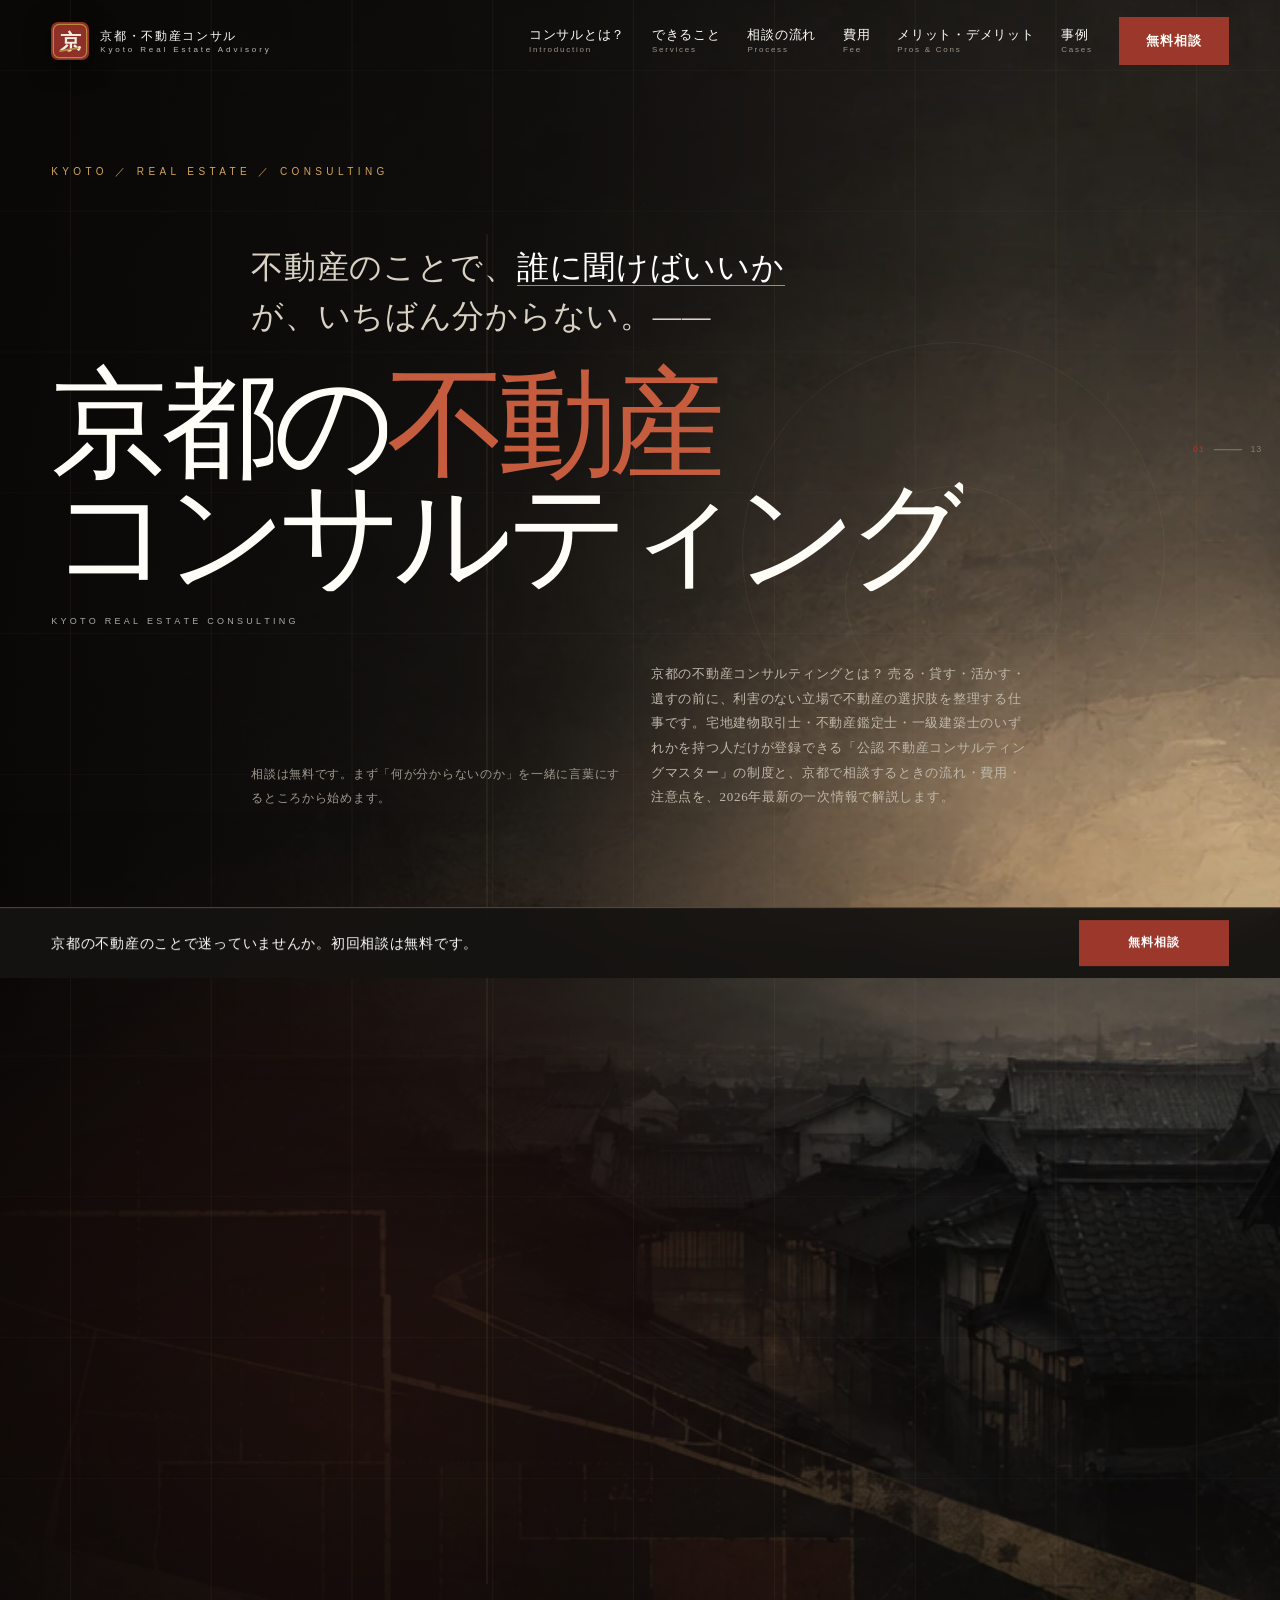
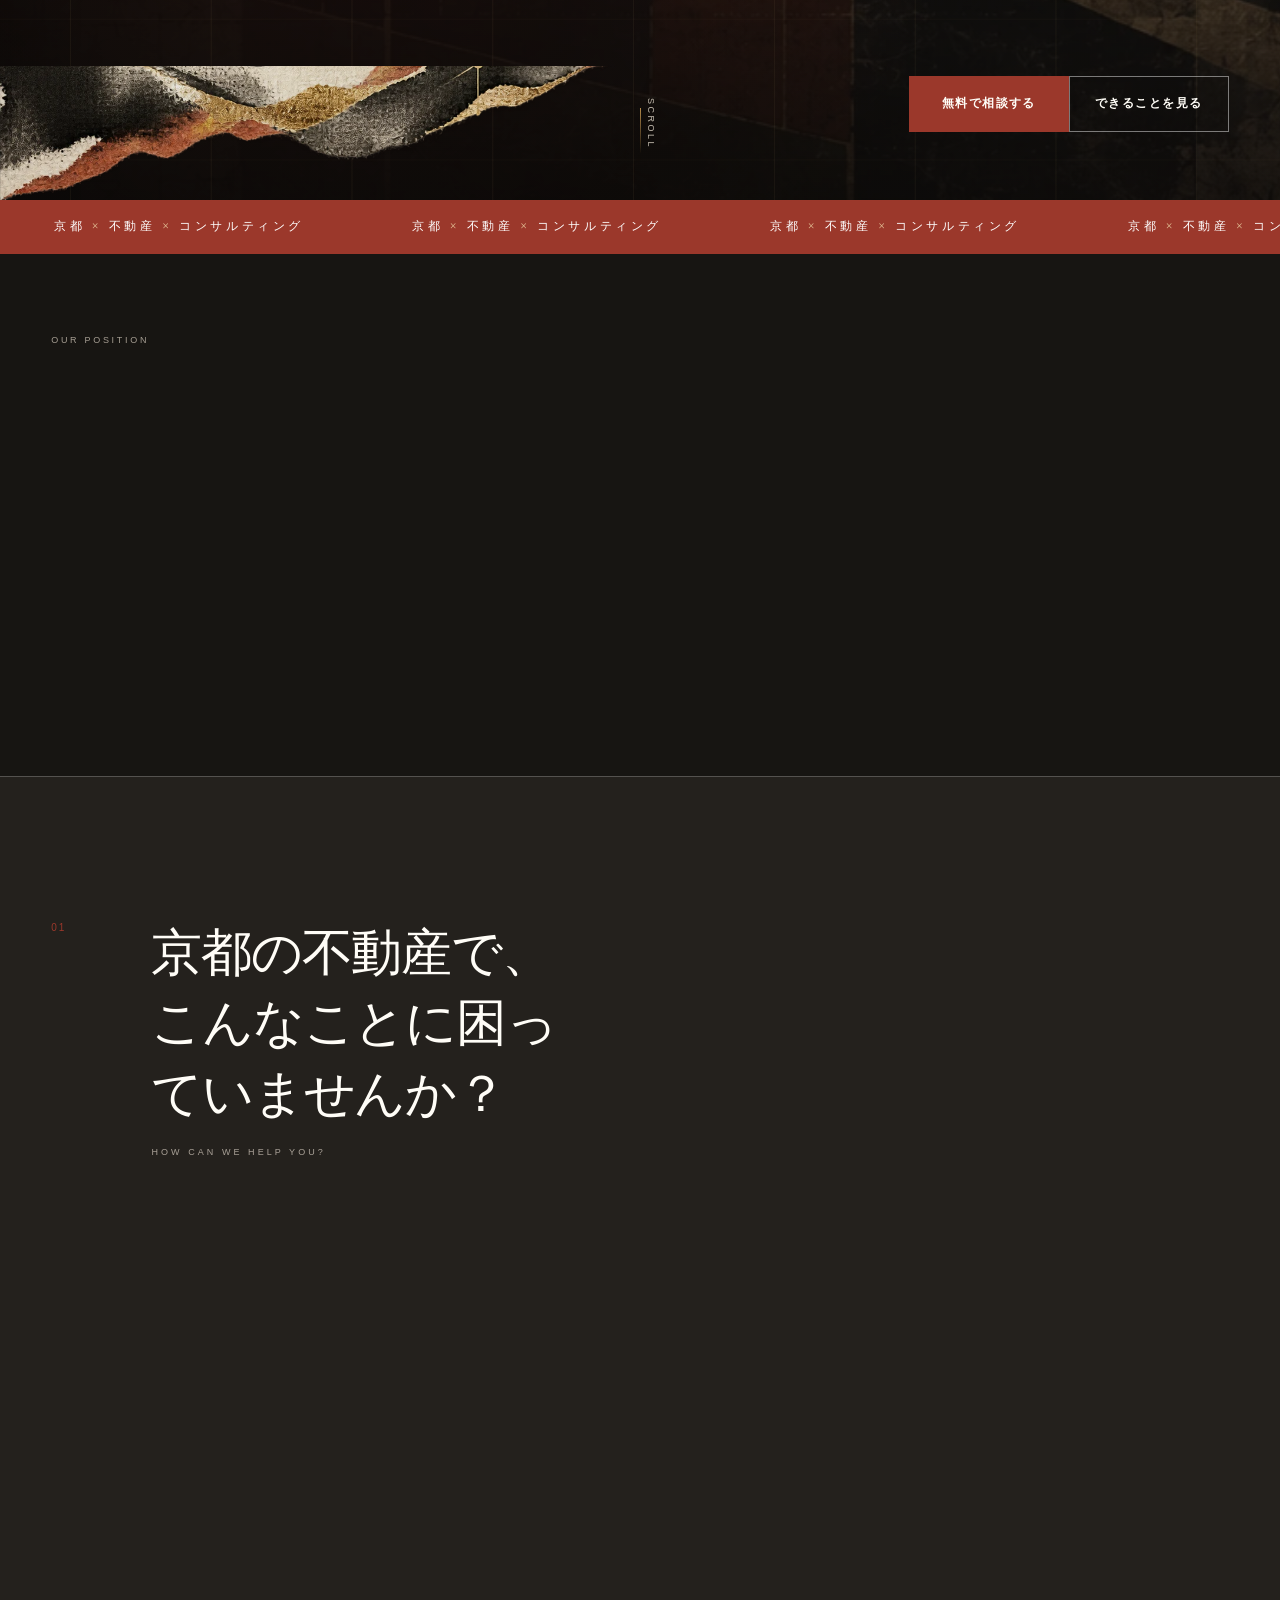
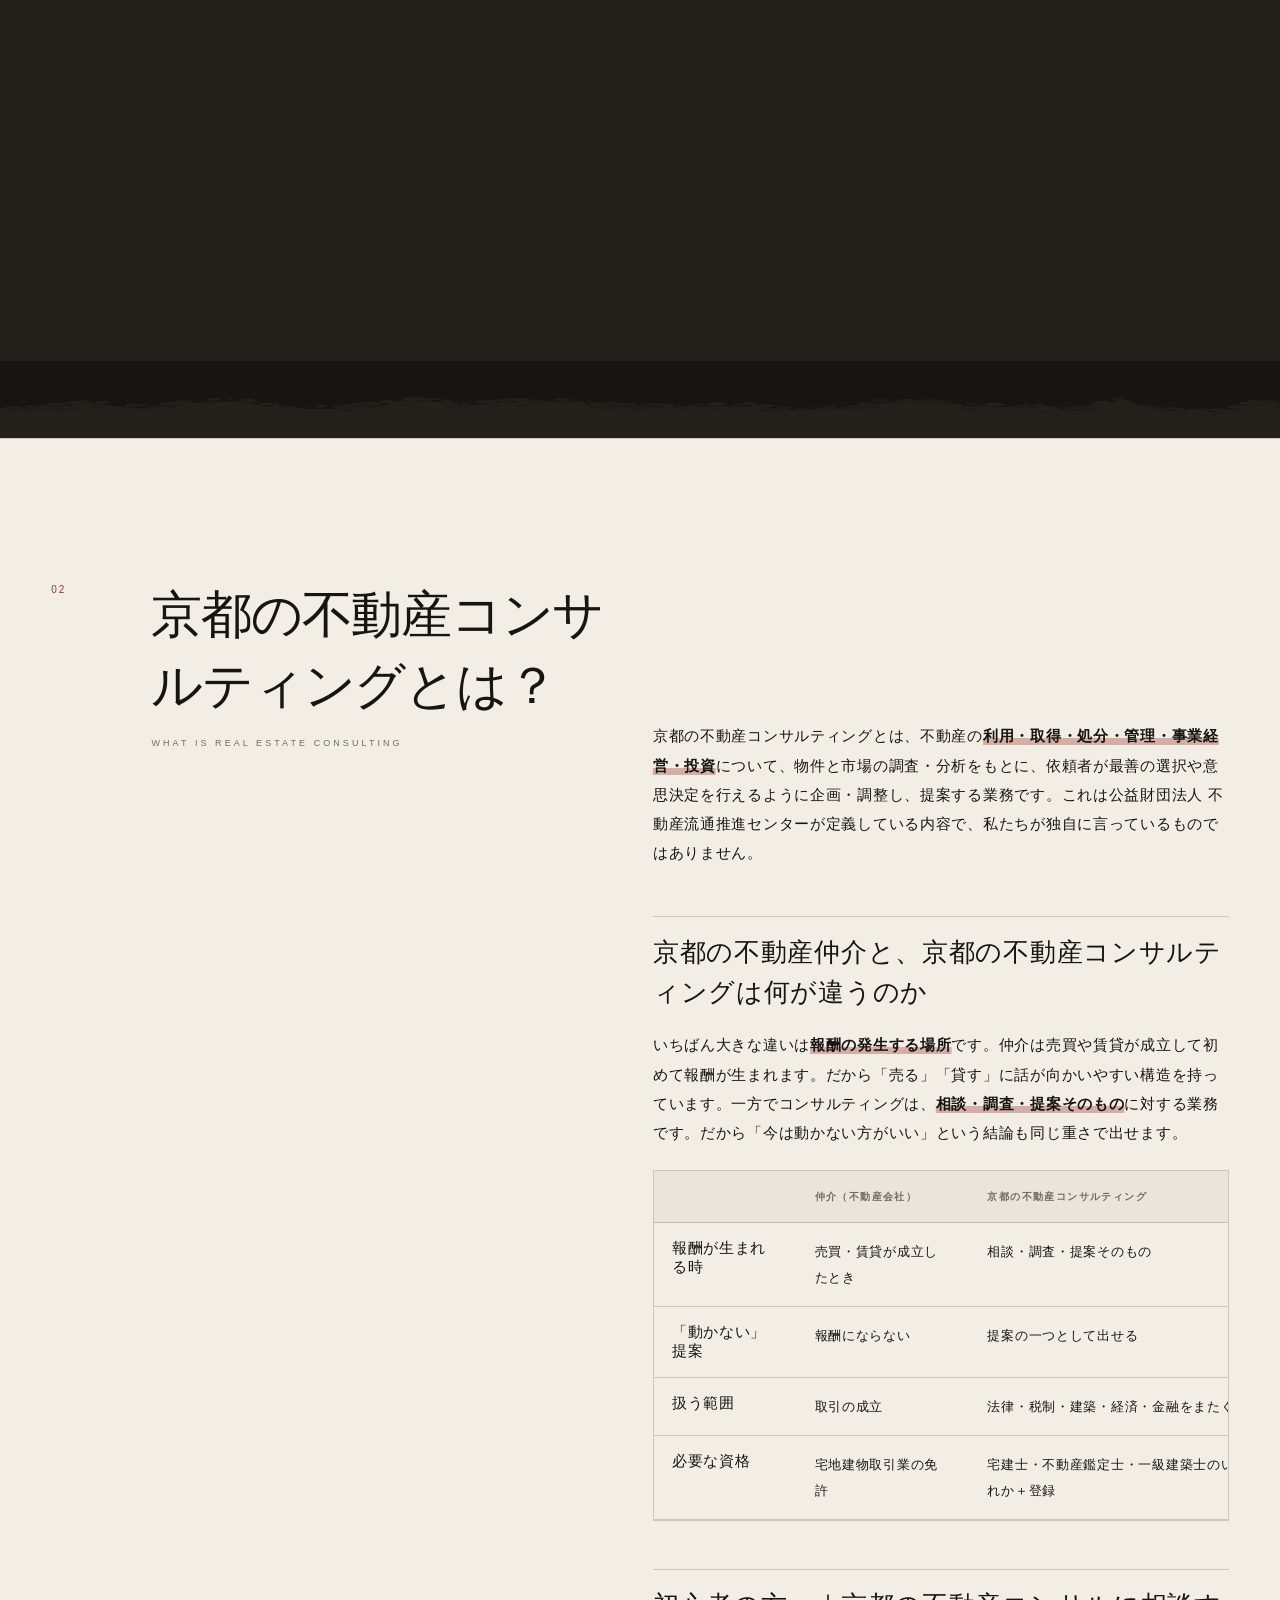
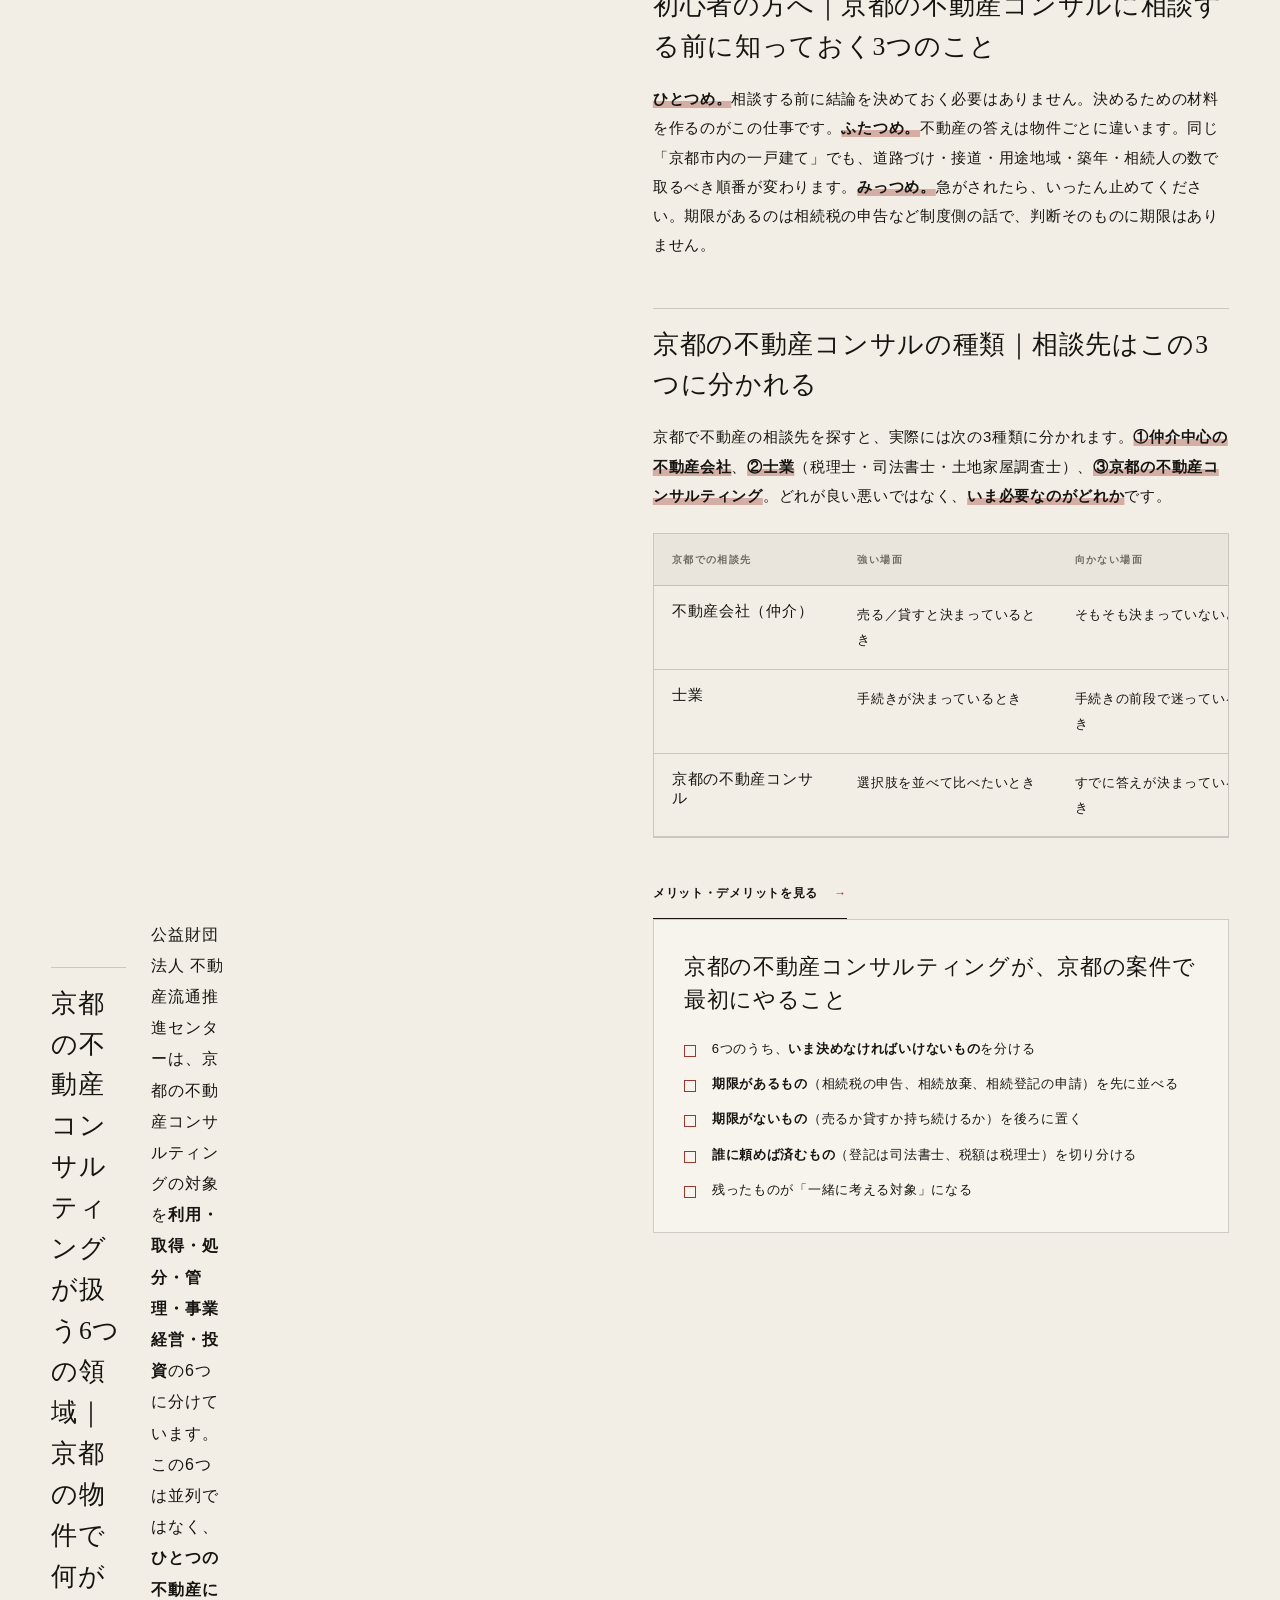
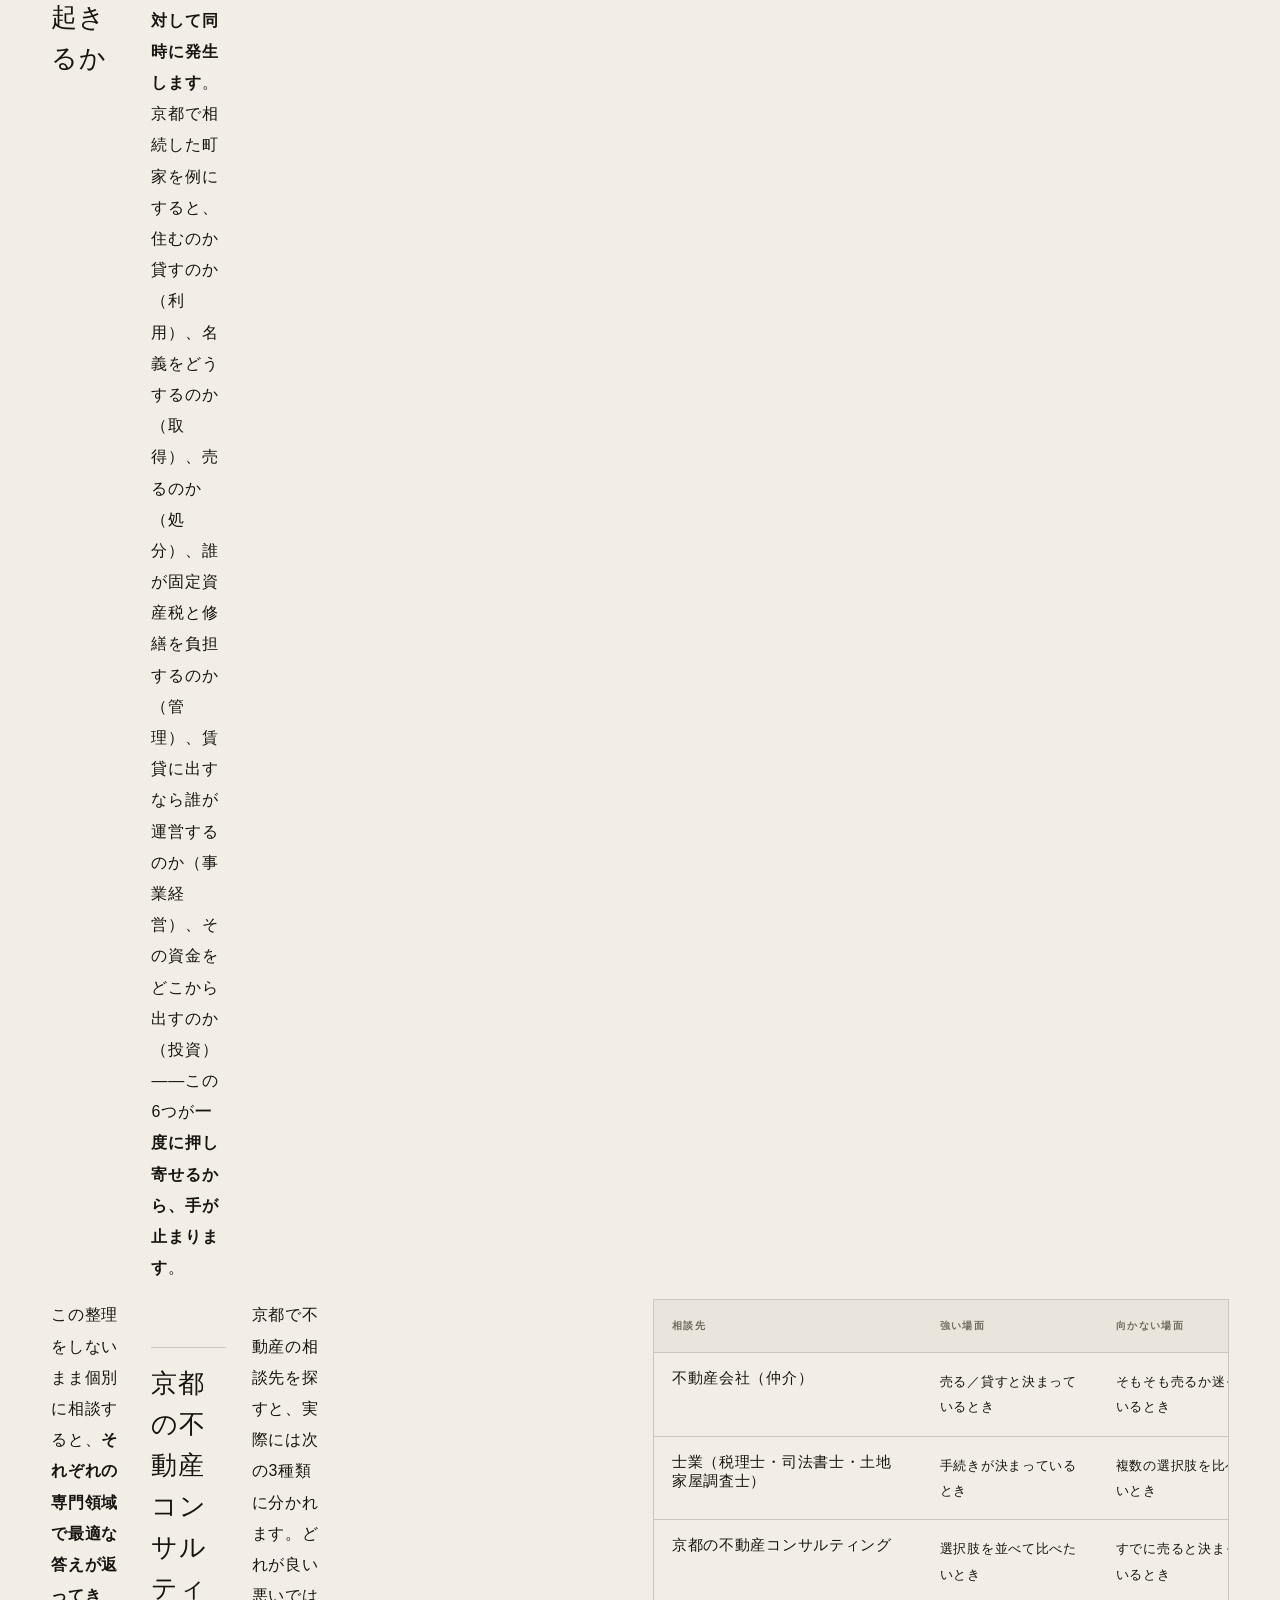
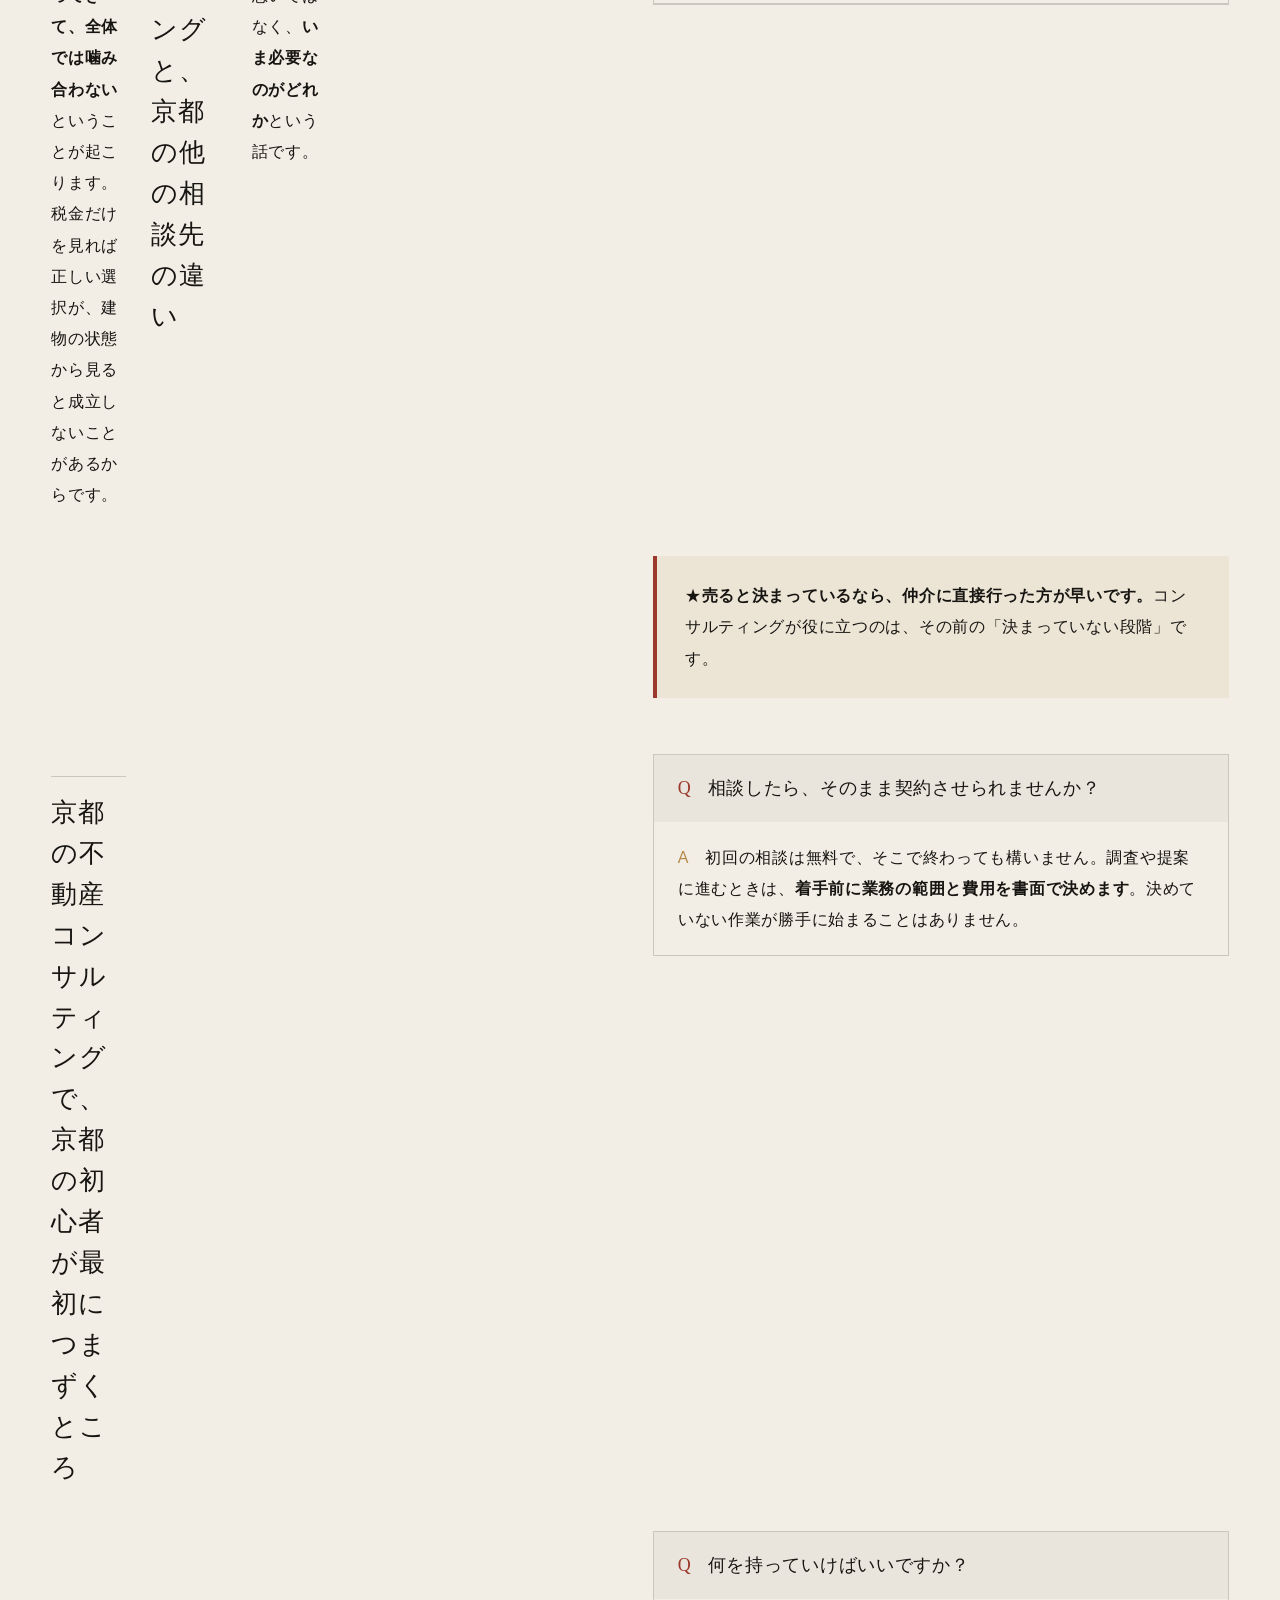
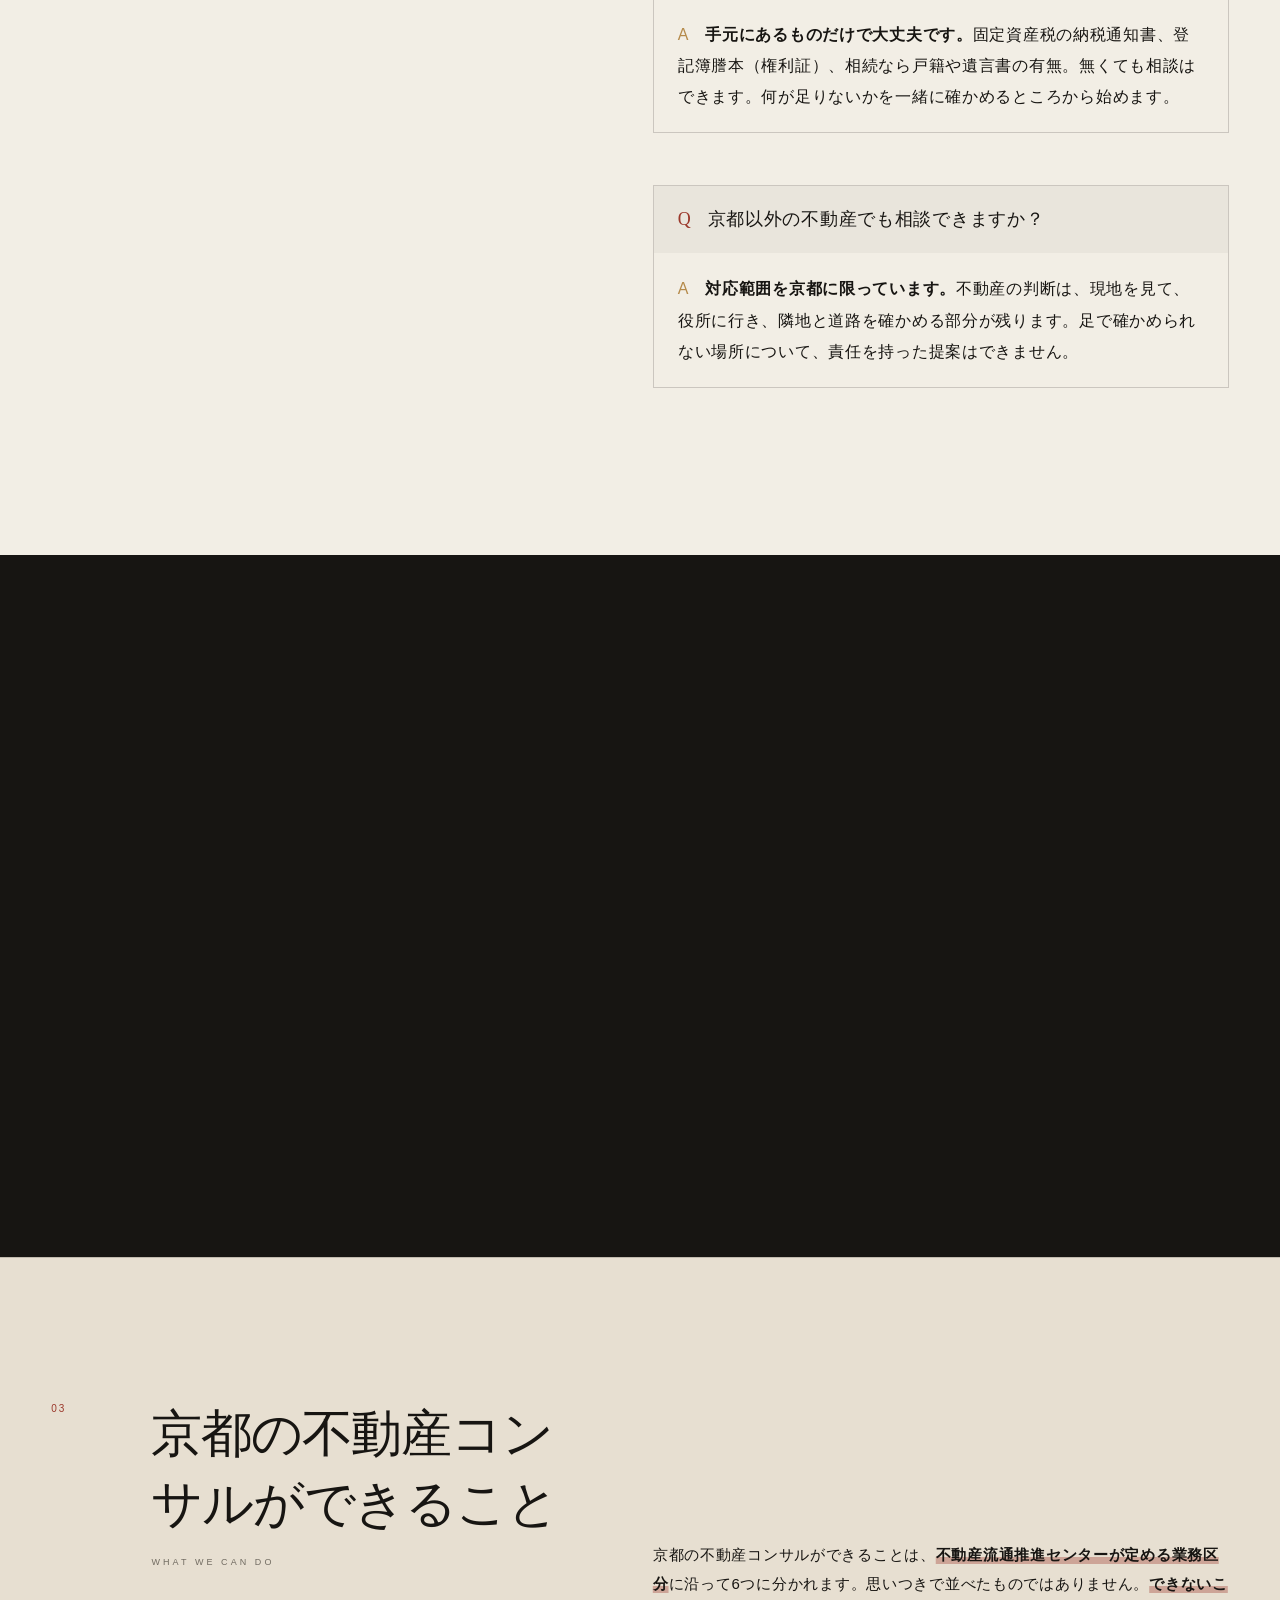
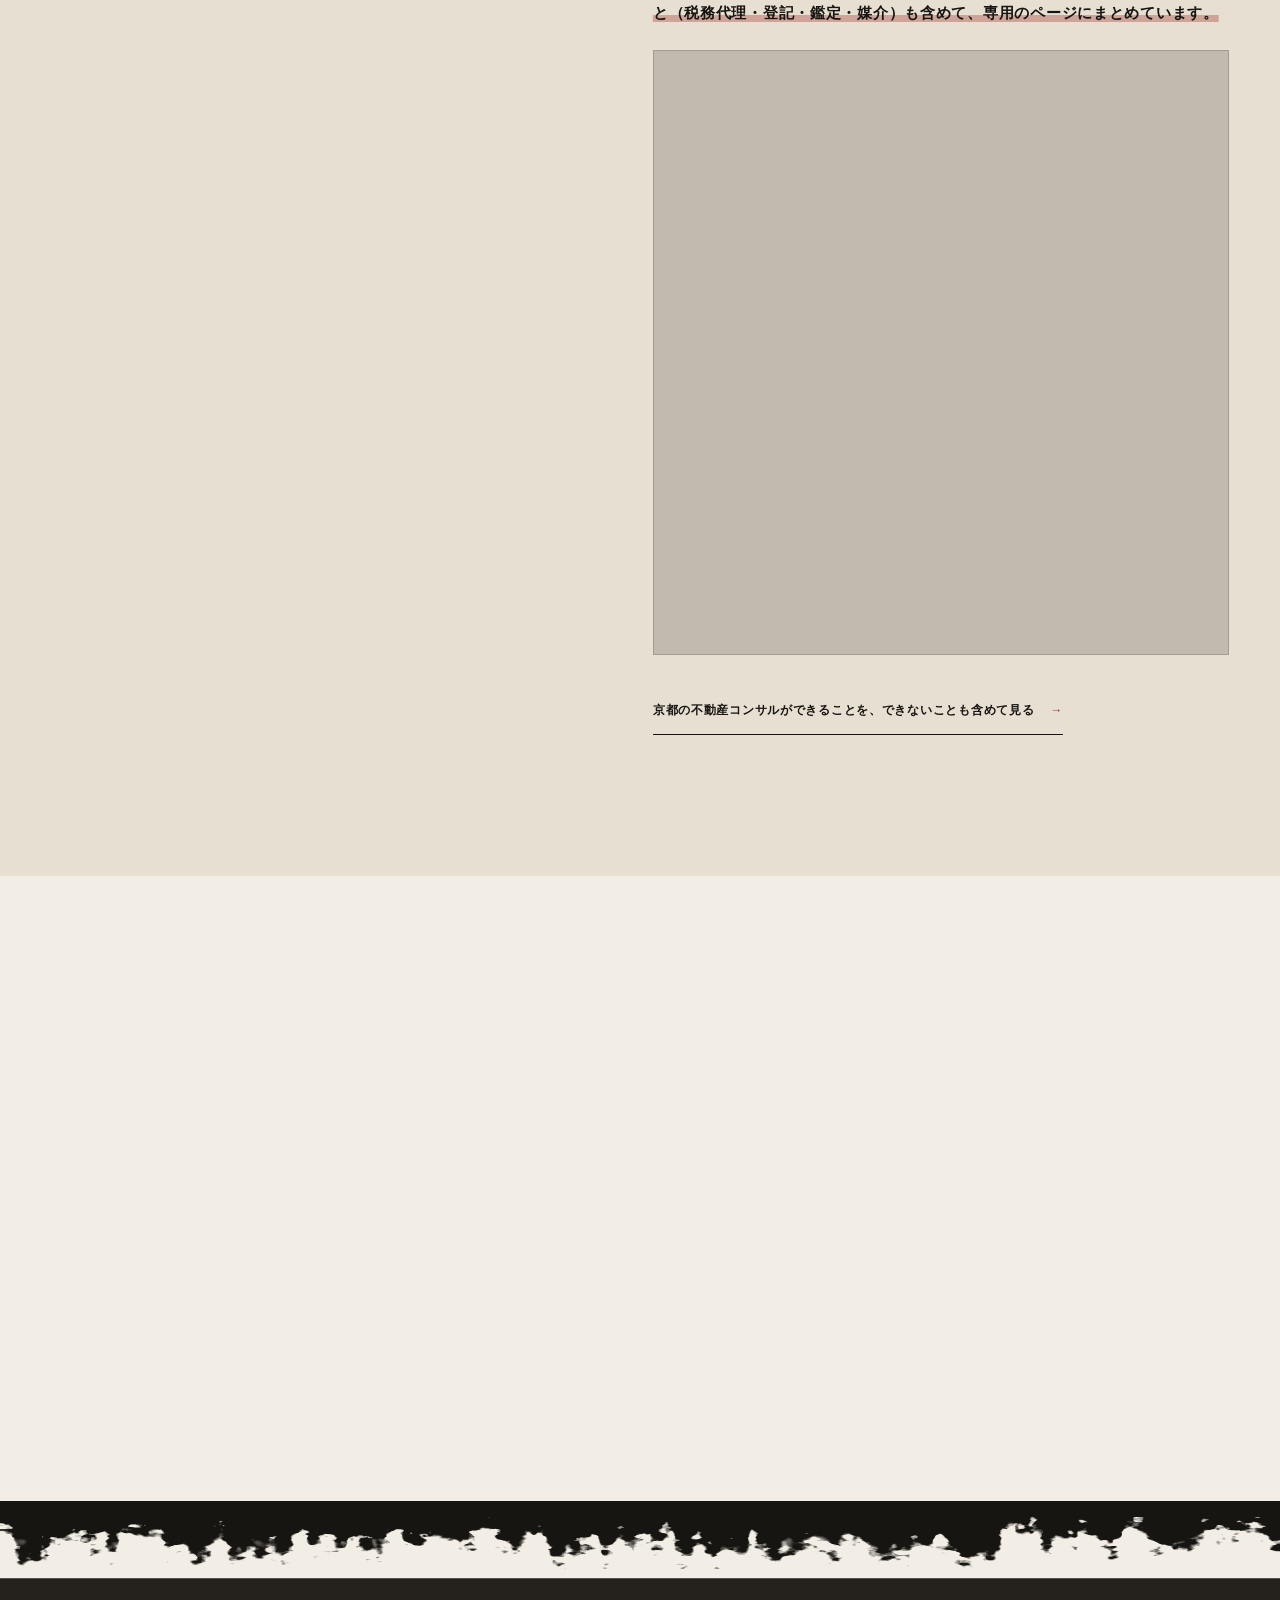
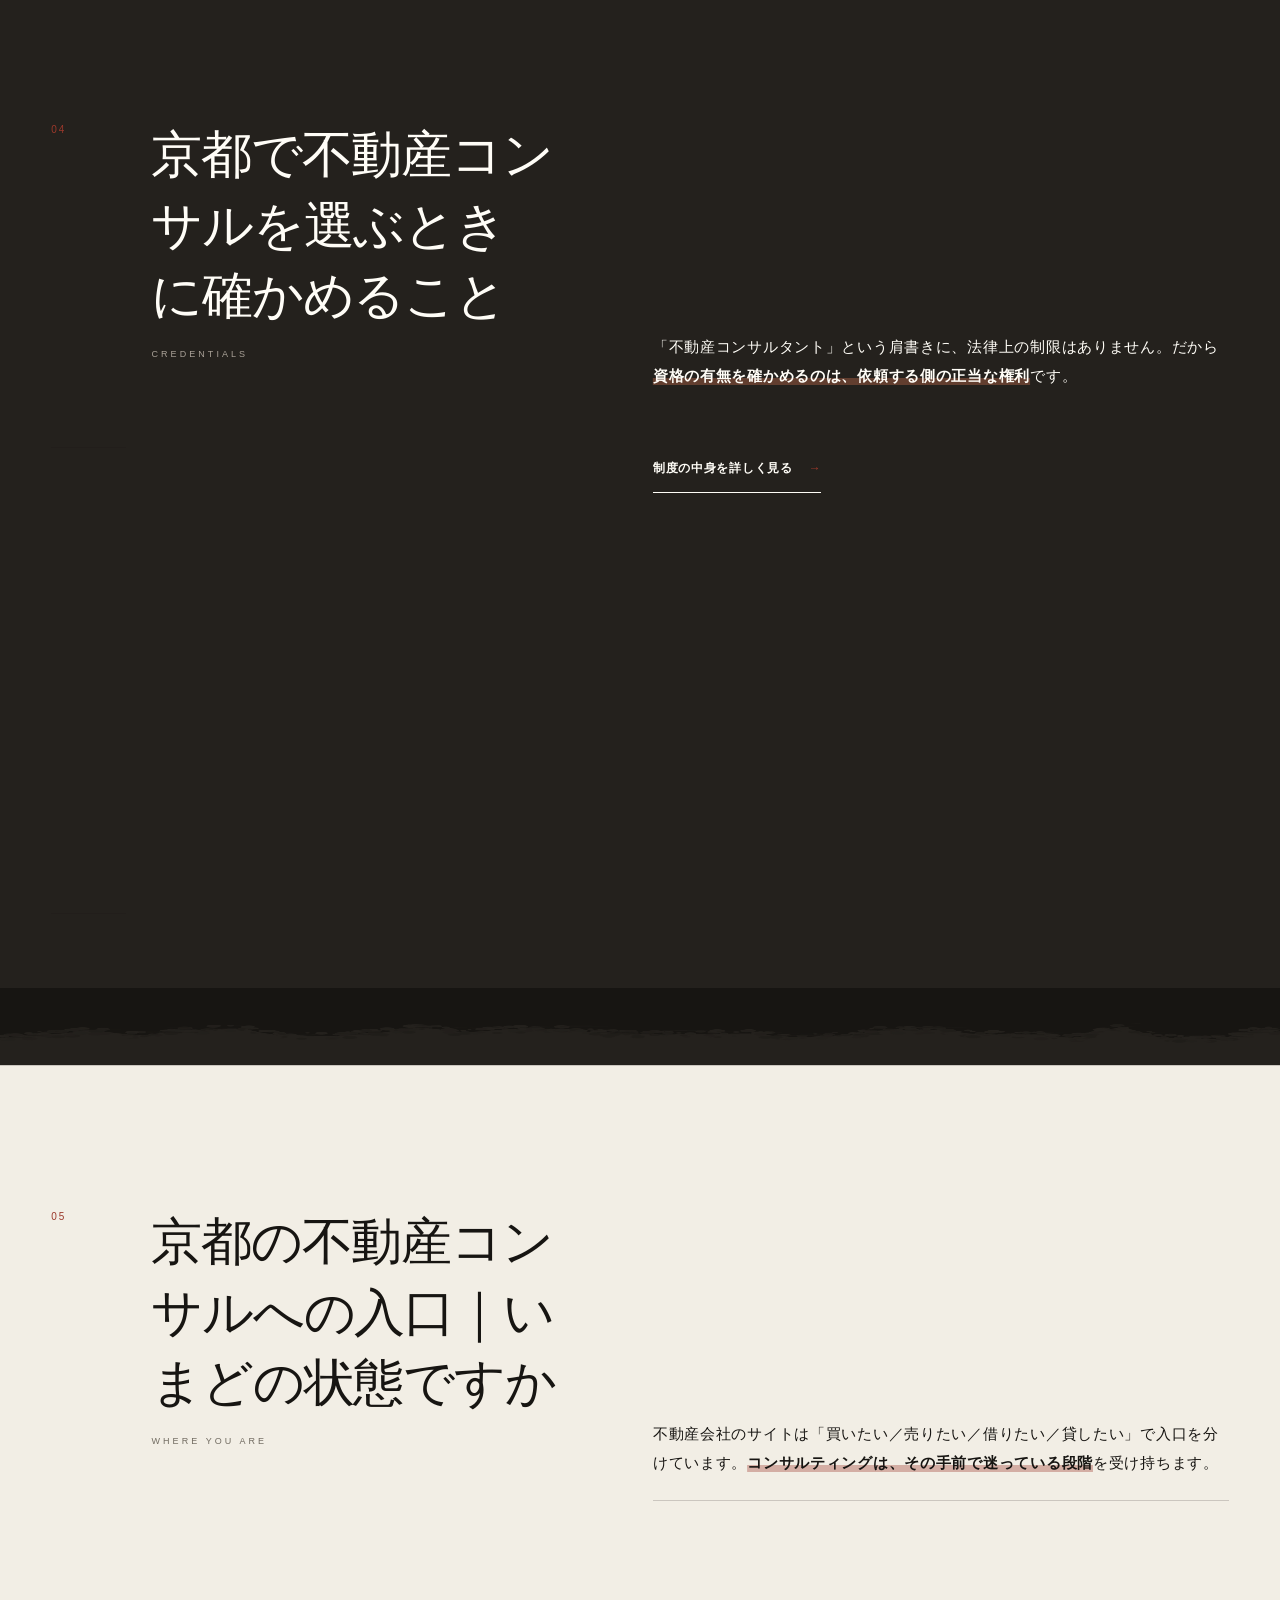
==== commit 7eb44649: "全面再設計: 14ページを固有構造へ分離" ====
--- a/index.html
+++ b/index.html
@@ -3,27 +3,27 @@
 <head>
 <meta charset="utf-8">
 <meta name="viewport" content="width=device-width, initial-scale=1">
-<title>京都の不動産コンサルティングとは 2026年最新</title>
-<meta name="description" content="京都の不動産で、売る・貸す・活かす・遺すの前に選択肢を整理する仕事です。公認 不動産コンサルティングマスターの制度と、相談の流れ、費用、注意点をまとめました。">
-<link rel="canonical" href="https://example.invalid/">
+<title>【最新2026版】京都で不動産のコンサルティング｜コンサルとは？</title>
+<meta name="description" content="京都で不動産のコンサルティングとは何か。売る・貸す・活かす・遺すの前に、利害のない立場で選択肢を並べます。宅地建物取引士・不動産鑑定士・一級建築士のいずれかを持つ人だけが登録できる公認 不動産コンサルティングマスター、無料相談から実行までの5段階、費用が発生する段階、相談先が3つに分かれる理由まで一次情報で整理。">
+<link rel="canonical" href="https://akatsuki-5648.github.io/kyoto-fudosan-consult/">
 <meta name="robots" content="noindex,nofollow"><!-- ★未公開。公開時に外す -->
 <meta property="og:type" content="website">
-<meta property="og:title" content="京都の不動産コンサルティングとは 2026年最新">
-<meta property="og:description" content="京都の不動産で、売る・貸す・活かす・遺すの前に選択肢を整理する仕事です。公認 不動産コンサルティングマスターの制度と、相談の流れ、費用、注意点をまとめました。">
-<meta property="og:url" content="https://example.invalid/">
+<meta property="og:title" content="【最新2026版】京都で不動産のコンサルティング｜コンサルとは？">
+<meta property="og:description" content="京都で不動産のコンサルティングとは何か。売る・貸す・活かす・遺すの前に、利害のない立場で選択肢を並べます。宅地建物取引士・不動産鑑定士・一級建築士のいずれかを持つ人だけが登録できる公認 不動産コンサルティングマスター、無料相談から実行までの5段階、費用が発生する段階、相談先が3つに分かれる理由まで一次情報で整理。">
+<meta property="og:url" content="https://akatsuki-5648.github.io/kyoto-fudosan-consult/">
 <meta property="og:site_name" content="京都の不動産コンサルティング">
-<meta property="og:image" content="https://example.invalid/img/og_top-v2.png">
-<meta property="og:image:secure_url" content="https://example.invalid/img/og_top-v2.png">
+<meta property="og:image" content="https://akatsuki-5648.github.io/kyoto-fudosan-consult/img/og_top-v2.png">
+<meta property="og:image:secure_url" content="https://akatsuki-5648.github.io/kyoto-fudosan-consult/img/og_top-v2.png">
 <meta property="og:image:type" content="image/png">
 <meta property="og:image:width" content="1200">
 <meta property="og:image:height" content="630">
-<meta property="og:image:alt" content="京都の不動産コンサルティングとは 2026年最新｜京都の不動産コンサルティングの案内画像">
+<meta property="og:image:alt" content="【最新2026版】京都で不動産のコンサルティング｜コンサルとは？｜京都の不動産コンサルティングの案内画像">
 <meta property="og:locale" content="ja_JP">
 <meta name="twitter:card" content="summary_large_image">
-<meta name="twitter:title" content="京都の不動産コンサルティングとは 2026年最新">
-<meta name="twitter:description" content="京都の不動産で、売る・貸す・活かす・遺すの前に選択肢を整理する仕事です。公認 不動産コンサルティングマスターの制度と、相談の流れ、費用、注意点をまとめました。">
-<meta name="twitter:image" content="https://example.invalid/img/og_top-v2.png">
-<meta name="twitter:image:alt" content="京都の不動産コンサルティングとは 2026年最新｜京都の不動産コンサルティングの案内画像">
+<meta name="twitter:title" content="【最新2026版】京都で不動産のコンサルティング｜コンサルとは？">
+<meta name="twitter:description" content="京都で不動産のコンサルティングとは何か。売る・貸す・活かす・遺すの前に、利害のない立場で選択肢を並べます。宅地建物取引士・不動産鑑定士・一級建築士のいずれかを持つ人だけが登録できる公認 不動産コンサルティングマスター、無料相談から実行までの5段階、費用が発生する段階、相談先が3つに分かれる理由まで一次情報で整理。">
+<meta name="twitter:image" content="https://akatsuki-5648.github.io/kyoto-fudosan-consult/img/og_top-v2.png">
+<meta name="twitter:image:alt" content="【最新2026版】京都で不動産のコンサルティング｜コンサルとは？｜京都の不動産コンサルティングの案内画像">
 <meta name="format-detection" content="telephone=no">
 <meta name="application-name" content="京都・不動産コンサルティング">
 <meta name="apple-mobile-web-app-title" content="京都不動産">
@@ -39,10 +39,13 @@
 <link rel="manifest" href="site.webmanifest">
 <link rel="preload" as="image" href="img/kyoto-consult-hero-v1.webp" fetchpriority="high">
 <link rel="stylesheet" href="css/base.css">
-<script type="application/ld+json">{"@context":"https://schema.org","@graph":[{"@type":"WebSite","@id":"https://example.invalid/#website","url":"https://example.invalid/","name":"京都の不動産コンサルティング","inLanguage":"ja","thumbnailUrl":"https://example.invalid/img/og_top-v2.png"},{"@type":"ProfessionalService","@id":"https://example.invalid/#biz","name":"京都の不動産コンサルティング","url":"https://example.invalid/","logo":"https://example.invalid/icons/icon-512.png","image":"https://example.invalid/img/og_top-v2.png","areaServed":{"@type":"AdministrativeArea","name":"京都府"},"knowsAbout":["不動産コンサルティング","相続","空き家","京町家","不動産の売却","土地活用","不動産の税金"],"description":"京都の不動産について、売る・貸す・活かす・遺すの前に、利害のない立場で選択肢を整理する不動産コンサルティング。"},{"@type":"BreadcrumbList","@id":"https://example.invalid/#crumb","itemListElement":[{"@type":"ListItem","position":1,"name":"ホーム","item":"https://example.invalid/"}]},{"@type":"WebPage","@id":"https://example.invalid/#page","url":"https://example.invalid/","headline":"京都の不動産コンサルティングとは 2026年最新","description":"京都の不動産で、売る・貸す・活かす・遺すの前に選択肢を整理する仕事です。公認 不動産コンサルティングマスターの制度と、相談の流れ、費用、注意点をまとめました。","inLanguage":"ja","image":"https://example.invalid/img/og_top-v2.png","isPartOf":{"@id":"https://example.invalid/#website"},"breadcrumb":{"@id":"https://example.invalid/#crumb"},"about":{"@id":"https://example.invalid/#biz"}}]}</script>
+<link rel="stylesheet" href="css/layouts.css">
+<link rel="stylesheet" href="css/pages.css">
+<link rel="stylesheet" href="css/polish.css">
+<script type="application/ld+json">{"@context":"https://schema.org","@graph":[{"@type":"WebSite","@id":"https://akatsuki-5648.github.io/kyoto-fudosan-consult/#website","url":"https://akatsuki-5648.github.io/kyoto-fudosan-consult/","name":"京都の不動産コンサルティング","inLanguage":"ja","thumbnailUrl":"https://akatsuki-5648.github.io/kyoto-fudosan-consult/img/og_top-v2.png"},{"@type":"ProfessionalService","@id":"https://akatsuki-5648.github.io/kyoto-fudosan-consult/#biz","name":"京都の不動産コンサルティング","url":"https://akatsuki-5648.github.io/kyoto-fudosan-consult/","logo":"https://akatsuki-5648.github.io/kyoto-fudosan-consult/icons/icon-512.png","image":"https://akatsuki-5648.github.io/kyoto-fudosan-consult/img/og_top-v2.png","areaServed":{"@type":"AdministrativeArea","name":"京都府"},"knowsAbout":["不動産コンサルティング","相続","空き家","京町家","不動産の売却","土地活用","不動産の税金"],"description":"京都の不動産について、売る・貸す・活かす・遺すの前に、利害のない立場で選択肢を整理する不動産コンサルティング。"},{"@type":"BreadcrumbList","@id":"https://akatsuki-5648.github.io/kyoto-fudosan-consult/#crumb","itemListElement":[{"@type":"ListItem","position":1,"name":"ホーム","item":"https://akatsuki-5648.github.io/kyoto-fudosan-consult/"}]},{"@type":"WebPage","@id":"https://akatsuki-5648.github.io/kyoto-fudosan-consult/#page","url":"https://akatsuki-5648.github.io/kyoto-fudosan-consult/","headline":"【最新2026版】京都で不動産のコンサルティング｜コンサルとは？","description":"京都で不動産のコンサルティングとは何か。売る・貸す・活かす・遺すの前に、利害のない立場で選択肢を並べます。宅地建物取引士・不動産鑑定士・一級建築士のいずれかを持つ人だけが登録できる公認 不動産コンサルティングマスター、無料相談から実行までの5段階、費用が発生する段階、相談先が3つに分かれる理由まで一次情報で整理。","inLanguage":"ja","image":"https://akatsuki-5648.github.io/kyoto-fudosan-consult/img/og_top-v2.png","isPartOf":{"@id":"https://akatsuki-5648.github.io/kyoto-fudosan-consult/#website"},"breadcrumb":{"@id":"https://akatsuki-5648.github.io/kyoto-fudosan-consult/#crumb"},"about":{"@id":"https://akatsuki-5648.github.io/kyoto-fudosan-consult/#biz"}}]}</script>
 
 </head>
-<body class="kfc-page" data-page="top">
+<body class="kfc-page kfc-page--top" data-page="top">
 <a class="kfc-skip" href="#kfc-main">本文へ移動</a>
 <div class="kfc-progress" aria-hidden="true"><i id="kfc-progress-bar"></i></div>
 <div class="kfc-pre" id="kfc-pre" aria-hidden="true">
@@ -57,9 +60,10 @@
   <div class="kfc-wrap kfc-gnav__in">
     <a class="kfc-gnav__brand" href="/"><img src="icons/favicon.svg" alt="" width="36" height="36"><span class="kfc-gnav__brand-copy"><b>京都・不動産コンサル</b><span>Kyoto Real Estate Advisory</span></span></a>
     <button class="kfc-burger" id="kfc-burger" aria-label="メニュー" aria-expanded="false"><span></span><span></span><span></span></button>
+    <nav class="kfc-gnav__menu" aria-label="主要ナビゲーション">
     <ul class="kfc-gnav__list" id="kfc-gnav-list">
       <li><a class="kfc-gnav__a" href="/">コンサルとは？<small>Introduction</small></a></li>
-      <li><a class="kfc-gnav__a" href="#can">できること<small>Services</small></a>
+      <li><a class="kfc-gnav__a" href="can/">できること<small>Services</small></a>
         <ul class="kfc-gnav__child">
           <li><a href="souzoku/">京都の相続不動産</a></li>
           <li><a href="akiya/">京都の空き家</a></li>
@@ -74,6 +78,7 @@
       <li><a class="kfc-gnav__a" href="case/">事例<small>Cases</small></a></li>
       <li class="kfc-gnav__mobile-cta"><a href="contact/">初回無料相談<small>CONTACT</small></a></li>
     </ul>
+    </nav>
     <a class="kfc-gnav__cta" href="contact/">無料相談</a>
   </div>
 </header>
@@ -114,7 +119,7 @@
   </div>
 </section>
 
-<section class="kfc-sec kfc-sec--dark" id="help" data-kfc-section>
+<section class="kfc-sec kfc-sec--dark" id="help" data-section-key="help" data-kfc-section>
   <div class="kfc-wrap">
     <p class="kfc-sec__no">01</p>
     <h2 class="kfc-sec__h">京都の不動産で、こんなことに困っていませんか？</h2>
@@ -163,7 +168,7 @@
 </section>
 <div class="kfc-cut kfc-cut--washi kfc-cut--ink" aria-hidden="true"></div>
 
-<section class="kfc-sec " id="about" data-kfc-section>
+<section class="kfc-sec " id="about" data-section-key="about" data-kfc-section>
   <div class="kfc-wrap">
     <p class="kfc-sec__no">02</p>
     <h2 class="kfc-sec__h">京都の不動産コンサルティングとは？</h2>
@@ -242,13 +247,13 @@
   </div>
 </div>
 
-<section class="kfc-sec kfc-sec--tint" id="can" data-kfc-section>
+<section class="kfc-sec kfc-sec--tint" id="can" data-section-key="can" data-kfc-section>
   <div class="kfc-wrap">
     <p class="kfc-sec__no">03</p>
     <h2 class="kfc-sec__h">京都の不動産コンサルができること</h2>
     <p class="kfc-sec__en">What we can do</p>
     <div class="kfc-read">
-      <p>下の分類は、不動産流通推進センターが「京都の不動産コンサルティングの業務内容」として定めている区分に沿っています。思いつきで並べたものではありません。<b>それぞれのページで詳しく書いています。</b></p>
+      <p>京都の不動産コンサルができることは、<b>不動産流通推進センターが定める業務区分</b>に沿って6つに分かれます。思いつきで並べたものではありません。<b>できないこと（税務代理・登記・鑑定・媒介）も含めて、専用のページにまとめています。</b></p>
     </div>
     <div class="kfc-cards">
       <a class="kfc-card" href="souzoku/" data-reveal><p class="kfc-card__n">01</p><p class="kfc-card__t">京都の相続不動産</p><p class="kfc-card__d">期限のある手続きと、期限のない判断を分けるところから。</p></a>
@@ -257,17 +262,7 @@
       <a class="kfc-card" href="katsuyou/" data-reveal><p class="kfc-card__n">04</p><p class="kfc-card__t">京都の土地・建物の有効活用</p><p class="kfc-card__d">事業受託・等価交換・定期借地権など、公式の分野に沿って。</p></a>
       <a class="kfc-card" href="machiya/" data-reveal data-delay="1"><p class="kfc-card__n">05</p><p class="kfc-card__t">京都の京町家・古民家</p><p class="kfc-card__d">建物・法規制・改修費・その後の使い道を一枚にまとめます。</p></a>
       <a class="kfc-card" href="tax/" data-reveal data-delay="2"><p class="kfc-card__n">06</p><p class="kfc-card__t">京都の不動産の税金・名義変更</p><p class="kfc-card__d">相続登記の義務化と、取得・保有・売却でかかる税の地図。</p></a>
-      <a class="kfc-card" href="fee/" data-reveal><p class="kfc-card__n">07</p><p class="kfc-card__t">京都の不動産コンサルの費用・報酬</p><p class="kfc-card__d">宅建業務と分離した報酬が認められている根拠を一次情報で。</p></a>
-      <a class="kfc-card" href="flow/" data-reveal data-delay="1"><p class="kfc-card__n">08</p><p class="kfc-card__t">京都の不動産コンサル｜無料相談の流れ</p><p class="kfc-card__d">相談から実行まで5段階。どこで費用が発生するかも。</p></a>
-      <a class="kfc-card" href="merit/" data-reveal data-delay="2"><p class="kfc-card__n">09</p><p class="kfc-card__t">京都の不動産コンサルのメリット・デメリット</p><p class="kfc-card__d">向いている場合と、向いていない場合を両方書いています。</p></a>
-      <a class="kfc-card" href="master/" data-reveal><p class="kfc-card__n">10</p><p class="kfc-card__t">公認 不動産コンサルティングマスターとは</p><p class="kfc-card__d">受験資格・実務経験・倫理規程・更新まで、制度の中身。</p></a>
-    </div>      <h3 class="kfc-sub">京都の不動産で「こういう相談が来る」という実際｜京都市内の相談から</h3>    <ol class="kfc-step">
-      <li class="kfc-step__i"><p class="kfc-step__n">01</p><div><p class="kfc-step__t">相続した京都の実家をどうするか</p><p class="kfc-step__d">住む人がいない。売るには思い入れがある。貸すには直す費用がかかる。まず<b>3つの選択肢それぞれで、10年後にいくら残るか</b>を並べます。感情の話は、数字が並んでからで間に合います。</p></div></li>
-      <li class="kfc-step__i"><p class="kfc-step__n">02</p><div><p class="kfc-step__t">兄弟の共有名義になっている土地</p><p class="kfc-step__d"><b>共有は「決めないことを先送りする形」です。</b>売る・貸す・建て替えるには全員の同意が必要で、一人が亡くなればその相続人が加わって、話し合いの相手が増えていきます。誰が何を望んでいるかを先に整理してから、手続きの順番を決めます。</p></div></li>
-      <li class="kfc-step__i"><p class="kfc-step__n">03</p><div><p class="kfc-step__t">京町家を直すか手放すか</p><p class="kfc-step__d">京都には<b>京町家に固有の制度と制限</b>があります。建て替えができない土地か、直す場合にどこまで費用がかかるか、直したあと誰が使うのか。この3つが揃わないと判断できません。</p></div></li>
-      <li class="kfc-step__i"><p class="kfc-step__n">04</p><div><p class="kfc-step__t">空き家のまま置いている</p><p class="kfc-step__d">管理されていない状態が続くと、<b>行政からの指定を通じて固定資産税の軽減から外れることがあります。</b>「建物を残しておけば税が安い」が、そのまま通らなくなっています。</p></div></li>
-      <li class="kfc-step__i"><p class="kfc-step__n">05</p><div><p class="kfc-step__t">親が認知症になる前に整理しておきたい</p><p class="kfc-step__d">判断能力が失われると、<b>本人名義の不動産は動かせなくなります。</b>成年後見か、家族信託か、生前の贈与か。手を打てる時期が限られているので、ここは急ぐ側に入ります。</p></div></li>
-    </ol>    <aside class="kfc-note "><p>★上の5つは、京都の相談で実際に多い順です。どれも<b>「売る」以外の結論が普通にあり得る</b>のが特徴です。</p></aside>
+    </div>    <a class="kfc-more" href="can/">京都の不動産コンサルができることを、できないことも含めて見る</a>
   </div>
 </section>
 
@@ -276,7 +271,7 @@
 </section>
 <div class="kfc-cut kfc-cut--sumi kfc-cut--ink" aria-hidden="true"></div>
 
-<section class="kfc-sec kfc-sec--dark" id="who" data-kfc-section>
+<section class="kfc-sec kfc-sec--dark" id="who" data-section-key="who" data-kfc-section>
   <div class="kfc-wrap">
     <p class="kfc-sec__no">04</p>
     <h2 class="kfc-sec__h">京都で不動産コンサルを選ぶときに確かめること</h2>
@@ -304,7 +299,7 @@
 </section>
 <div class="kfc-cut kfc-cut--washi kfc-cut--ink" aria-hidden="true"></div>
 
-<section class="kfc-sec " id="use" data-kfc-section>
+<section class="kfc-sec " id="use" data-section-key="use" data-kfc-section>
   <div class="kfc-wrap">
     <p class="kfc-sec__no">05</p>
     <h2 class="kfc-sec__h">京都の不動産コンサルへの入口｜いまどの状態ですか</h2>
@@ -325,7 +320,7 @@
 </section>
 <div class="kfc-cut kfc-cut--sumi kfc-cut--ink" aria-hidden="true"></div>
 
-<section class="kfc-sec kfc-sec--dark" id="news" data-kfc-section>
+<section class="kfc-sec kfc-sec--dark" id="news" data-section-key="news" data-kfc-section>
   <div class="kfc-wrap">
     <p class="kfc-sec__no">06</p>
     <h2 class="kfc-sec__h">京都の不動産コンサルの最新情報｜2026年の制度改定</h2>
@@ -341,7 +336,7 @@
 </section>
 <div class="kfc-cut kfc-cut--washi kfc-cut--ink" aria-hidden="true"></div>
 
-<section class="kfc-sec kfc-sec--tint" id="flow" data-kfc-section>
+<section class="kfc-sec kfc-sec--tint" id="flow" data-section-key="flow" data-kfc-section>
   <div class="kfc-wrap">
     <p class="kfc-sec__no">07</p>
     <h2 class="kfc-sec__h">京都の不動産コンサルの流れ｜相談から実行まで</h2>
@@ -359,7 +354,7 @@
 </section>
 <div class="kfc-cut kfc-cut--sumi kfc-cut--ink" aria-hidden="true"></div>
 
-<section class="kfc-sec kfc-sec--dark" id="fee" data-kfc-section>
+<section class="kfc-sec kfc-sec--dark" id="fee" data-section-key="fee" data-kfc-section>
   <div class="kfc-wrap">
     <p class="kfc-sec__no">08</p>
     <h2 class="kfc-sec__h">京都の不動産コンサルの費用｜不動産コンサルタントの料金はどう決まるか</h2>
@@ -375,7 +370,7 @@
 </section>
 <div class="kfc-cut kfc-cut--washi kfc-cut--ink" aria-hidden="true"></div>
 
-<section class="kfc-sec " id="merit" data-kfc-section>
+<section class="kfc-sec " id="merit" data-section-key="merit" data-kfc-section>
   <div class="kfc-wrap">
     <p class="kfc-sec__no">09</p>
     <h2 class="kfc-sec__h">京都の不動産コンサルのメリット・デメリット</h2>
@@ -389,7 +384,7 @@
   </div>
 </section>
 
-<section class="kfc-sec kfc-sec--tint" id="types" data-kfc-section>
+<section class="kfc-sec kfc-sec--tint" id="types" data-section-key="types" data-kfc-section>
   <div class="kfc-wrap">
     <p class="kfc-sec__no">10</p>
     <h2 class="kfc-sec__h">京都の不動産コンサルティングの種類｜相談先は3つに分かれる</h2>
@@ -426,7 +421,7 @@
 </section>
 <div class="kfc-cut kfc-cut--sumi kfc-cut--ink" aria-hidden="true"></div>
 
-<section class="kfc-sec kfc-sec--dark" id="caution" data-kfc-section>
+<section class="kfc-sec kfc-sec--dark" id="caution" data-section-key="caution" data-kfc-section>
   <div class="kfc-wrap">
     <p class="kfc-sec__no">11</p>
     <h2 class="kfc-sec__h">京都の不動産コンサルで失敗しないために｜「怪しい」と言われる理由</h2>
@@ -459,7 +454,7 @@
 <div class="kfc-cut kfc-cut--washi kfc-cut--ink" aria-hidden="true"></div>
 <div class="kfc-cut kfc-cut--sumi kfc-cut--ink" aria-hidden="true"></div>
 
-<section class="kfc-sec kfc-sec--dark" id="faq" data-kfc-section>
+<section class="kfc-sec kfc-sec--dark" id="faq" data-section-key="faq" data-kfc-section>
   <div class="kfc-wrap">
     <p class="kfc-sec__no">12</p>
     <h2 class="kfc-sec__h">よくある質問</h2>
@@ -478,7 +473,7 @@
 </section>
 <div class="kfc-cut kfc-cut--washi kfc-cut--ink" aria-hidden="true"></div>
 
-<section class="kfc-sec " id="summary" data-kfc-section>
+<section class="kfc-sec " id="summary" data-section-key="summary" data-kfc-section>
   <div class="kfc-wrap">
     <p class="kfc-sec__no">13</p>
     <h2 class="kfc-sec__h">相談する前に、もう一度</h2>
@@ -526,19 +521,20 @@
 <footer class="kfc-foot">
   <div class="kfc-wrap">
     <ul class="kfc-fnav">
-      <li><a href="">京都の不動産コンサルティングとは</a></li>
-      <li><a href="merit/">京都の不動産コンサルのメリット・デメリット</a></li>
-      <li><a href="flow/">京都の不動産コンサル 無料相談の流れ</a></li>
-      <li><a href="fee/">京都の不動産コンサルの費用・報酬</a></li>
-      <li><a href="souzoku/">京都の相続不動産とコンサルティング</a></li>
-      <li><a href="akiya/">京都の空き家と不動産コンサル</a></li>
-      <li><a href="baikyaku/">京都の不動産の売却・買取・査定</a></li>
-      <li><a href="katsuyou/">京都の土地・建物の有効活用</a></li>
-      <li><a href="machiya/">京都の京町家・古民家の不動産</a></li>
-      <li><a href="tax/">京都の不動産の税金・名義変更</a></li>
-      <li><a href="master/">公認 不動産コンサルティングマスターとは</a></li>
-      <li><a href="case/">京都の不動産コンサルの事例</a></li>
-      <li><a href="contact/">京都の不動産コンサルへの無料相談</a></li>
+      <li><a href="./">京都の不動産コンサルティングとは</a></li>
+      <li><a href="./can/">京都の不動産コンサルができること</a></li>
+      <li><a href="./merit/">京都の不動産コンサルのメリット・デメリット</a></li>
+      <li><a href="./flow/">京都の不動産コンサル 無料相談の流れ</a></li>
+      <li><a href="./fee/">京都の不動産コンサルの費用・報酬</a></li>
+      <li><a href="./souzoku/">京都の相続不動産とコンサルティング</a></li>
+      <li><a href="./akiya/">京都の空き家と不動産コンサル</a></li>
+      <li><a href="./baikyaku/">京都の不動産の売却・買取・査定</a></li>
+      <li><a href="./katsuyou/">京都の土地・建物の有効活用</a></li>
+      <li><a href="./machiya/">京都の京町家・古民家の不動産</a></li>
+      <li><a href="./tax/">京都の不動産の税金・名義変更</a></li>
+      <li><a href="./master/">公認 不動産コンサルティングマスターとは</a></li>
+      <li><a href="./case/">京都の不動産コンサルの事例</a></li>
+      <li><a href="./contact/">京都の不動産コンサルへの無料相談</a></li>
     </ul>
     <div class="kfc-foot__note">
       <p class="kfc-foot__note-t">ご確認ください</p>
--- a/css/base.css
+++ b/css/base.css
@@ -0,0 +1,71 @@
+/* 京都不動産コンサル / 2026-09-03 全面再設計
+   April Taylor=下端巨大名と極小ナビ / Grounded=一文の一場面
+   Subdivisions=説明とデータの非対称 / 共生会計=縦組みの間 / Savills=用件別入口
+   共通化は文字体系・操作・SEO文法だけ。下層は13種類の情報構造を持つ。 */
+:root{
+  --paper:#f2eee5;--paper2:#e7dfd1;--ink:#171512;--ink2:#24211d;--muted:#716b61;
+  --line:rgba(23,21,18,.18);--line-l:rgba(255,255,255,.22);--verm:#9b382b;
+  --verm-hi:#c65c3e;--gold:#b58a4a;--moss:#303b2b;--wine:#6f252a;--white:#fffdf7;
+  --max:1440px;--read:760px;--gutter:clamp(20px,4vw,64px);--space:clamp(88px,11vw,176px);
+  --serif:"Yu Mincho","Hiragino Mincho ProN","Noto Serif JP",serif;
+  --sans:"Yu Gothic","Hiragino Kaku Gothic ProN","Noto Sans JP",sans-serif;
+  --ease:cubic-bezier(.16,1,.3,1);--ease-io:cubic-bezier(.7,0,.3,1);
+  --page-accent:var(--verm);--page-deep:var(--ink);--kfc-scroll:0;--kfc-pointer-x:0;--kfc-pointer-y:0
+}
+*,*::before,*::after{box-sizing:border-box}html{scroll-behavior:smooth;background:var(--ink)}
+body{margin:0;background:var(--paper);color:var(--ink);font-family:var(--sans);line-height:1.95;letter-spacing:.045em;overflow-x:hidden}
+::selection{background:var(--verm);color:#fff}img{display:block;max-width:100%}a{color:inherit;text-decoration:none}
+button,input,textarea,select{font:inherit}p,h1,h2,h3,ul,ol,figure,blockquote{margin-top:0}
+.kfc-wrap{width:min(calc(100% - var(--gutter)*2),var(--max));margin-inline:auto}.kfc-skip{position:fixed;z-index:9999;top:8px;left:8px;padding:10px 16px;background:#fff;color:#000;transform:translateY(-160%)}.kfc-skip:focus{transform:none}[id]{scroll-margin-top:92px}
+.kfc-progress{position:fixed;z-index:1000;inset:0 0 auto;height:3px}.kfc-progress i{display:block;width:100%;height:100%;transform:scaleX(0);transform-origin:left;background:linear-gradient(90deg,var(--gold),var(--verm-hi))}
+
+/* preloader */
+html:not(.kfc-pre-done):not(.kfc-pre-skip) body{overflow:hidden}.kfc-pre{position:fixed;z-index:3000;inset:0;display:grid;place-items:center;background:var(--ink);color:var(--white);transition:clip-path .8s var(--ease-io),visibility .8s;clip-path:polygon(0 0,100% 0,100% 100%,0 100%)}
+.kfc-pre__in{text-align:center}.kfc-pre__t{font:clamp(20px,3vw,42px)/1.5 var(--serif);letter-spacing:.14em}.kfc-pre__t i{color:var(--verm-hi);font-style:normal}.kfc-pre__s{font-size:10px;letter-spacing:.42em;color:#aaa}.kfc-pre__n{position:absolute;right:var(--gutter);bottom:28px;font:100 44px/1 var(--sans)}.kfc-pre__bar{position:absolute;bottom:0;width:100%;height:2px;background:#333}.kfc-pre__bar i{display:block;width:0;height:100%;background:var(--verm-hi)}.kfc-pre-done .kfc-pre,.kfc-pre-skip .kfc-pre{clip-path:polygon(0 0,100% 0,100% 0,0 0);visibility:hidden;pointer-events:none}
+
+/* header: April Taylor の極小ナビを日本語で読める限界に合わせる */
+.kfc-gnav{position:fixed;z-index:900;top:3px;left:0;width:100%;color:var(--white);transition:.35s}.kfc-gnav[data-scrolled="1"]{background:rgba(20,18,15,.93);border-bottom:1px solid rgba(255,255,255,.12);backdrop-filter:blur(14px)}
+.kfc-gnav__in{height:76px;display:grid;grid-template-columns:minmax(220px,1fr) auto auto;gap:26px;align-items:center}.kfc-gnav__brand{display:flex;align-items:center;gap:11px;width:max-content}.kfc-gnav__brand img{width:38px;height:38px;filter:drop-shadow(0 5px 12px #0008)}.kfc-gnav__brand-copy{display:grid;line-height:1.25}.kfc-gnav__brand-copy b{font:500 12px var(--serif);letter-spacing:.14em}.kfc-gnav__brand-copy span{font-size:8px;letter-spacing:.36em;color:#bbb}
+.kfc-gnav__menu{display:contents}.kfc-gnav__list{list-style:none;margin:0;padding:0;display:flex;align-items:center;gap:clamp(16px,2.1vw,34px)}.kfc-gnav__list>li{position:relative}.kfc-gnav__a{display:grid;font:13px var(--serif);white-space:nowrap}.kfc-gnav__a small{font:8px/1.5 var(--sans);letter-spacing:.22em;color:#9d958b}.kfc-gnav__a::after{content:"";width:0;height:1px;background:var(--verm-hi);transition:width .35s}.kfc-gnav__a:hover::after,.kfc-gnav__a:focus-visible::after{width:100%}
+.kfc-gnav__child{position:absolute;top:100%;left:-20px;list-style:none;margin:0;padding:18px 20px;min-width:290px;background:#1d1a17;border:1px solid #3a342f;opacity:0;visibility:hidden;transform:translateY(8px);transition:.3s var(--ease)}.kfc-gnav__list>li:hover .kfc-gnav__child,.kfc-gnav__list>li:focus-within .kfc-gnav__child{opacity:1;visibility:visible;transform:none}.kfc-gnav__child a{display:block;padding:6px 0;font-size:12px;border-bottom:1px solid #34302c}
+.kfc-gnav__cta,.kfc-gnav__mobile-cta>a{display:grid;place-items:center;min-width:110px;height:48px;background:var(--verm);font:700 13px var(--serif)}.kfc-gnav__mobile-cta,.kfc-burger{display:none}
+
+/* TOP hero: 上は空気、下へ名称を落とす */
+.kfc-hero{position:relative;min-height:100svh;overflow:hidden;background:#100f0d;color:var(--white);isolation:isolate}.kfc-hero__bg{position:absolute;z-index:-4;inset:0;background:linear-gradient(90deg,#080706f5 0%,#080706b3 43%,#08070622 78%),url("../img/kyoto-consult-hero-v1.webp") center/cover;transform:scale(calc(1.03 + var(--kfc-scroll)*.05)) translate3d(calc(var(--kfc-pointer-x)*-8px),calc(var(--kfc-scroll)*42px + var(--kfc-pointer-y)*-6px),0)}
+.kfc-hero__veil{position:absolute;z-index:-3;inset:0;background:linear-gradient(0deg,#0a0807d9,transparent 55%),radial-gradient(circle at 28% 80%,#9b382b42,transparent 35%)}.kfc-hero__plan{position:absolute;z-index:-2;inset:0;opacity:.3;background-image:linear-gradient(90deg,transparent 49.9%,#daba8238 50%,transparent 50.1%),linear-gradient(0deg,transparent 49.9%,#daba821f 50%,transparent 50.1%);background-size:11vw 100%,100% 11vw;transform:translate3d(calc(var(--kfc-pointer-x)*10px),calc(var(--kfc-pointer-y)*8px),0)}.kfc-hero__plan i{position:absolute;border:1px solid #daba8240;border-radius:50%}.kfc-hero__plan i:nth-child(1){width:33vw;height:33vw;right:9%;top:19%}.kfc-hero__plan i:nth-child(2){width:17vw;height:17vw;right:17%;top:27%}.kfc-hero__plan i:nth-child(3){height:75%;left:38%;top:13%;border-radius:0}
+.kfc-hero__boundary{position:absolute;z-index:0;left:0;right:0;bottom:-1px;height:15vh}.kfc-hero__boundary img{width:100%;height:100%;object-fit:cover;object-position:bottom;opacity:.92}.kfc-hero>.kfc-wrap{min-height:100svh;display:grid;grid-template-columns:repeat(12,1fr);grid-template-rows:90px minmax(80px,1fr) auto auto 90px;gap:0 22px;align-items:end}.kfc-hero__eyebrow{grid-column:1/7;grid-row:2;align-self:start;margin-top:clamp(32px,8vh,110px);font-size:10px;letter-spacing:.44em;color:#d3a557}.kfc-hero__lead{grid-column:3/9;grid-row:2;align-self:end;margin:0 0 28px;font:clamp(21px,2.5vw,38px)/1.55 var(--serif);color:#d8d1c4}.kfc-hero__lead b{color:#fff;font-weight:500;border-bottom:1px solid var(--gold)}
+.kfc-hero__name{grid-column:1/11;grid-row:3;margin:0;font:400 clamp(66px,9.4vw,142px)/.92 var(--serif);letter-spacing:-.075em;text-wrap:balance}.kfc-hero__name i{font-style:normal;color:var(--verm-hi)}.kfc-hero h1{grid-column:7/11;grid-row:4;margin:34px 0 0;font:400 13px/1.9 var(--serif);color:#c0b8aa}.kfc-hero__note{grid-column:3/7;grid-row:4;margin:34px 0 0;font-size:12px;color:#9f988f}
+.kfc-hbtns{position:absolute;z-index:2;right:max(var(--gutter),calc((100vw - var(--max))/2));bottom:68px;display:flex}.kfc-hbtn{position:relative;overflow:hidden;display:grid;place-items:center;width:160px;height:56px;border:1px solid #ffffff73;font-size:12px;font-weight:700;letter-spacing:.12em}.kfc-hbtn--fill{background:var(--verm);border-color:var(--verm)}.kfc-hbtn::before{content:"";position:absolute;inset:0;background:linear-gradient(110deg,transparent 25%,#ffffff3d,transparent 70%);transform:translateX(-120%) skewX(-12deg);transition:transform .75s}.kfc-hbtn:hover::before{transform:translateX(120%) skewX(-12deg)}.kfc-hero__more{position:absolute;z-index:3;bottom:36px;left:50%;margin:0;font-size:9px;letter-spacing:.28em;color:#c6beb1;writing-mode:vertical-rl}.kfc-hero__more::after{content:"";display:block;width:1px;height:46px;margin:10px auto;background:linear-gradient(var(--gold),transparent);animation:drop 2s infinite}@keyframes drop{0%{transform:scaleY(0);transform-origin:top}45%{transform:scaleY(1);transform-origin:top}55%{transform-origin:bottom}100%{transform:scaleY(0);transform-origin:bottom}}
+.kfc-marquee{overflow:hidden;height:54px;background:var(--verm);color:#fff}.kfc-marquee__in{display:flex;width:max-content}.kfc-marquee span{padding:14px 54px;font:12px/25px var(--serif);letter-spacing:.3em;white-space:nowrap}.kfc-marquee i{font-style:normal;color:#e6c69a}
+
+/* lower heroes: 共通写真テンプレではなく面と重心をページ別に変える */
+.kfc-phero{position:relative;min-height:82svh;overflow:hidden;display:grid;align-items:end;background:var(--page-deep);color:var(--white);isolation:isolate}.kfc-phero__bg{position:absolute;z-index:-3;inset:0;background:linear-gradient(90deg,#0e0c0af0,#0e0c0a6b),url("../img/kyoto-consult-hero-v1.webp") center/cover;filter:saturate(.72);transform:scale(calc(1.02 + var(--kfc-scroll)*.035)) translateY(calc(var(--kfc-scroll)*34px))}.kfc-phero__plan{position:absolute;z-index:-1;inset:0;background-image:linear-gradient(90deg,#ffffff14 1px,transparent 1px),linear-gradient(#ffffff0f 1px,transparent 1px);background-size:12.5vw 100%,100% 12.5vw;mask-image:linear-gradient(90deg,transparent,#000 35%)}
+.kfc-phero>.kfc-wrap{min-height:82svh;padding-block:125px 72px;display:grid;grid-template-columns:repeat(12,1fr);grid-template-rows:auto 1fr auto;gap:20px 24px;align-items:end}.kfc-phero .kfc-hero__eyebrow{grid-column:1/6;grid-row:1;margin:0;align-self:start}.kfc-phero__name{grid-column:1/11;grid-row:2;margin:0;font:400 clamp(50px,7.4vw,112px)/1.02 var(--serif);letter-spacing:-.045em;text-wrap:balance}.kfc-phero__name i{font-style:normal;color:var(--verm-hi)}.kfc-phero__h{grid-column:1/6;grid-row:3;margin:0;font:400 clamp(17px,1.45vw,23px)/1.7 var(--serif)}.kfc-phero__d{grid-column:7/11;grid-row:3;margin:0;font-size:13px;color:#c8c0b4}
+.kfc-page--can{--page-accent:#c95a3d}.kfc-page--can .kfc-phero{background:linear-gradient(90deg,#171512 0 58%,#d8cdbb 58%)}.kfc-page--can .kfc-phero__bg{inset:0 0 0 58%;background:url("../img/kyoto-consult-paper-v1.webp") center/cover;opacity:.72}.kfc-page--can .kfc-phero__name{grid-column:1/9}.kfc-page--can .kfc-phero__d{grid-column:9/13;color:#28231d}
+.kfc-page--merit{--page-accent:#b8843f}.kfc-page--merit .kfc-phero{background:linear-gradient(118deg,#17201b 0 49.8%,#f0eadf 50%)}.kfc-page--merit .kfc-phero__bg{display:none}.kfc-page--merit .kfc-phero__d{color:#312d27;background:#ffffff94;padding:20px}
+.kfc-page--fee{--page-accent:#d3a45e;--page-deep:#5c2025}.kfc-page--fee .kfc-phero{background:#5c2025}.kfc-page--fee .kfc-phero__bg{background:linear-gradient(90deg,#5c2025fa,#5c20259e),url("../img/kyoto-consult-paper-v1.webp") center/cover;mix-blend-mode:screen;opacity:.34}.kfc-page--fee .kfc-phero::after{content:"¥ / FEE / CONTRACT";position:absolute;right:4vw;top:22%;font:clamp(34px,6vw,90px)/1 var(--serif);opacity:.1;writing-mode:vertical-rl}
+.kfc-page--flow{--page-accent:#7f9b79;--page-deep:#1c2721}.kfc-page--flow .kfc-phero{background:#1c2721}.kfc-page--flow .kfc-phero::after{content:"01 ─ 02 ─ 03 ─ 04 ─ 05";position:absolute;left:var(--gutter);right:var(--gutter);top:50%;font-size:11px;letter-spacing:.6em;color:#8ea086;border-top:1px solid #657160;padding-top:14px}
+.kfc-page--souzoku{--page-accent:#c85a42}.kfc-page--souzoku .kfc-phero__bg{background:linear-gradient(90deg,#0f0d0bfa 0 62%,#0f0d0b4d),url("../img/kyoto-consult-hero-v1.webp") 70% center/cover}.kfc-page--souzoku .kfc-phero::after{content:"3か月 / 10か月 / 3年";position:absolute;right:5vw;top:22%;bottom:22%;padding-left:20px;border-left:1px solid var(--verm-hi);writing-mode:vertical-rl;font:15px var(--serif);letter-spacing:.45em;color:#d6aa64}
+.kfc-page--akiya{--page-accent:#9aaf6e;--page-deep:#303b2b}.kfc-page--akiya .kfc-phero{background:#303b2b}.kfc-page--akiya .kfc-phero__bg{background:linear-gradient(90deg,#1c2519f2,#1c25197a),url("../img/kyoto-consult-hero-v1.webp") center/cover;filter:grayscale(.3) sepia(.12)}.kfc-page--akiya .kfc-phero__name i{color:#c8d59a}
+.kfc-page--baikyaku{--page-accent:#4bc0a2}.kfc-page--baikyaku .kfc-phero__bg{background:linear-gradient(90deg,#101111 0 54%,#10111161),url("../img/kyoto-consult-hero-v1.webp") right/cover}.kfc-page--baikyaku .kfc-phero::after{content:"価格  ×  時間  ×  出口";position:absolute;right:5vw;bottom:19%;width:28vw;padding:26px;border:1px solid #4bc0a280;font:clamp(18px,2vw,28px)/1.6 var(--serif);color:#cfece4;background:#0e1614b3}
+.kfc-page--katsuyou{--page-accent:#d09d52;--page-deep:#27251d}.kfc-page--katsuyou .kfc-phero__plan{opacity:.8;background-size:8.33vw 8.33vw;transform:rotate(-7deg) scale(1.15)}.kfc-page--katsuyou .kfc-phero__name{grid-column:2/12}
+.kfc-page--machiya{--page-accent:#9b382b}.kfc-page--machiya .kfc-phero{background:var(--paper);color:var(--ink)}.kfc-page--machiya .kfc-phero__bg{background:url("../img/kyoto-consult-paper-v1.webp") center/cover;opacity:.85;filter:none}.kfc-page--machiya .kfc-phero__plan{background-image:linear-gradient(90deg,#4631241f 1px,transparent 1px);mask-image:none}.kfc-page--machiya .kfc-phero .kfc-hero__eyebrow{color:var(--verm)}.kfc-page--machiya .kfc-phero__name{grid-column:4/12}.kfc-page--machiya .kfc-phero__d{color:#544b41}.kfc-page--machiya .kfc-gnav:not([data-scrolled="1"]){color:var(--ink)}
+.kfc-page--tax{--page-accent:#355f86;--page-deep:#152536}.kfc-page--tax .kfc-phero{background:#152536}.kfc-page--tax .kfc-phero__bg{opacity:.18;filter:grayscale(1)}.kfc-page--tax .kfc-phero__plan{background-image:linear-gradient(#718ca5 1px,transparent 1px);background-size:100% 44px;mask-image:none}.kfc-page--tax .kfc-phero__name i{color:#8fb0ca}
+.kfc-page--master{--page-accent:#b68b45}.kfc-page--master .kfc-phero__bg{opacity:.36;filter:grayscale(.8)}.kfc-page--master .kfc-phero::after{content:"公認";position:absolute;right:7vw;top:20%;display:grid;place-items:center;width:190px;aspect-ratio:1;border:1px solid #b68b45;border-radius:50%;font:46px var(--serif);color:#d2b47a;box-shadow:0 0 0 14px #b68b4514,0 0 0 15px #b68b4559}
+.kfc-page--case{--page-accent:#c95a3d}.kfc-page--case .kfc-phero{background:#251c18}.kfc-page--case .kfc-phero__bg{clip-path:polygon(42% 0,100% 0,100% 100%,30% 100%);filter:sepia(.2);opacity:.56}.kfc-page--case .kfc-phero::after{content:"FILE 01 / FILE 02 / FILE 03 / FILE 04";position:absolute;right:4vw;top:30%;font:10px/3 var(--sans);letter-spacing:.32em;writing-mode:vertical-rl;color:#d3a557}
+.kfc-page--contact{--page-accent:#9b382b}.kfc-page--contact .kfc-phero{background:#f4efe6;color:var(--ink)}.kfc-page--contact .kfc-phero__bg{background:url("../img/kyoto-consult-paper-v1.webp") center/cover;opacity:.65;filter:none;clip-path:polygon(63% 0,100% 0,100% 100%,47% 100%)}.kfc-page--contact .kfc-phero .kfc-hero__eyebrow{color:var(--verm)}.kfc-page--contact .kfc-phero__name{grid-column:1/9}.kfc-page--contact .kfc-phero__d{color:#5d554c}.kfc-page--contact .kfc-gnav:not([data-scrolled="1"]){color:var(--ink)}
+
+/* crumb / image boundary */
+.kfc-crumb{background:var(--paper);border-bottom:1px solid var(--line)}.kfc-crumb ol{display:flex;gap:10px;list-style:none;margin:0;padding:14px 0;font-size:10px;color:var(--muted)}.kfc-crumb li+li::before{content:"/";margin-right:10px;color:var(--gold)}
+.kfc-cut{position:relative;z-index:3;height:clamp(40px,6vw,92px);margin-block:calc(clamp(40px,6vw,92px)*-1) 0;background:var(--ink);pointer-events:none}.kfc-cut--washi{mask:url("../img/A_washi_01_mask_a.png") center/100% 100%}.kfc-cut--sumi{mask:url("../img/A_sumi_03_mask_a.png") center/100% 100%}.kfc-cut--chiso{mask:url("../img/C_chiso_01_mask_a.png") center/100% 100%}.kfc-cut--up{transform:scaleY(-1)}
+
+/* page chapters */
+.kfc-chapters{position:relative;background:var(--paper);border-block:1px solid var(--line)}.kfc-chapters__in{display:grid;grid-template-columns:3fr 9fr;gap:var(--gutter);padding-block:clamp(46px,6vw,86px)}.kfc-chapters__head{border-left:3px solid var(--page-accent);padding-left:18px;align-self:start;position:sticky;top:110px}.kfc-chapters__label{margin:0 0 12px;font-size:9px;letter-spacing:.35em;color:var(--page-accent)}.kfc-chapters__purpose{margin:0;font:clamp(20px,2.1vw,31px)/1.55 var(--serif)}.kfc-chapters__list{list-style:none;margin:0;padding:0;display:grid;grid-template-columns:repeat(2,minmax(0,1fr));border-top:1px solid var(--line)}.kfc-chapters__list li{border-bottom:1px solid var(--line)}.kfc-chapters__list li:nth-child(odd){border-right:1px solid var(--line)}.kfc-chapters__list a{display:grid;grid-template-columns:38px 1fr;gap:12px;padding:16px 18px;min-height:78px;align-items:start;transition:.25s}.kfc-chapters__list a:hover{background:#b58a4a17;padding-left:24px}.kfc-chapters__list b{font:10px/1.5 var(--sans);color:var(--page-accent)}.kfc-chapters__list span{font:13px/1.65 var(--serif)}
+
+/* full-screen sentence / vertical sentence */
+.kfc-lead{min-height:clamp(330px,58vh,660px);display:grid;place-items:center;position:relative;overflow:hidden;background:var(--ink);color:var(--white)}.kfc-lead::before{content:"";position:absolute;left:var(--gutter);top:18%;height:calc(var(--kfc-lead-active,0)*64%);width:1px;background:var(--gold)}.kfc-lead__s{position:absolute;top:15%;left:var(--gutter);font-size:9px;letter-spacing:.3em;color:#a59d92}.kfc-lead__t{width:min(1050px,calc(100% - var(--gutter)*2));margin:0;text-align:center;font:clamp(34px,5vw,78px)/1.35 var(--serif);letter-spacing:-.035em;text-wrap:balance}.kfc-lead__t em{font-style:normal;color:#d87350}.kfc-lead--moss{background:var(--moss)}.kfc-lead--wine{background:var(--wine)}
+.kfc-tate{min-height:78vh;display:grid;place-items:center;background:var(--paper)}.kfc-tate__t{height:52vh;margin:0;writing-mode:vertical-rl;text-orientation:upright;font:clamp(24px,3vw,46px)/1.9 var(--serif);letter-spacing:.18em;color:#2c251f}
+
+/* sections: heading rail and reading rail are separate */
+.kfc-sec{position:relative;padding-block:var(--space);background:var(--paper);border-top:1px solid var(--line)}.kfc-sec--tint{background:var(--paper2)}.kfc-sec--dark{background:var(--ink2);color:var(--white);border-color:var(--line-l)}.kfc-sec>.kfc-wrap{display:grid;grid-template-columns:repeat(12,minmax(0,1fr));column-gap:clamp(14px,2vw,28px);align-items:start}.kfc-sec__no{grid-column:1/2;margin:4px 0;font:10px var(--sans);letter-spacing:.2em;color:var(--page-accent)}.kfc-sec__h{grid-column:2/7;margin:0;font:400 clamp(29px,4vw,58px)/1.38 var(--serif);letter-spacing:-.025em;text-wrap:balance}.kfc-sec__en{grid-column:2/7;margin:14px 0 0;font-size:9px;letter-spacing:.34em;text-transform:uppercase;color:var(--muted)}.kfc-sec--dark .kfc-sec__en{color:#a9a197}
+.kfc-sec .kfc-read,.kfc-sec>.kfc-wrap>.kfc-cards,.kfc-sec>.kfc-wrap>.kfc-help,.kfc-sec>.kfc-wrap>.kfc-use,.kfc-sec>.kfc-wrap>.kfc-step,.kfc-sec>.kfc-wrap>.kfc-check,.kfc-sec>.kfc-wrap>.kfc-note,.kfc-sec>.kfc-wrap>.kfc-def,.kfc-sec>.kfc-wrap>.kfc-two,.kfc-sec>.kfc-wrap>.kfc-vs,.kfc-sec>.kfc-wrap>.kfc-price,.kfc-sec>.kfc-wrap>.kfc-quote,.kfc-sec>.kfc-wrap>.kfc-qa,.kfc-sec>.kfc-wrap>.kfc-table,.kfc-sec>.kfc-wrap>.kfc-more{grid-column:7/13}.kfc-read{width:100%;max-width:var(--read);font-size:15px}.kfc-read>p{margin-bottom:1.5em}.kfc-read b{font-weight:700;text-decoration:underline .45em #9b382b59;text-underline-offset:-.18em;text-decoration-skip-ink:none}.kfc-sec--dark .kfc-read b{text-decoration-color:#d8735059}.kfc-sub{margin:48px 0 16px;padding-top:16px;border-top:1px solid var(--line);font:500 clamp(19px,2vw,27px)/1.6 var(--serif)}.kfc-read>.kfc-sub:first-child{margin-top:0}.kfc-sec--dark .kfc-sub{border-color:var(--line-l)}
--- a/css/layouts.css
+++ b/css/layouts.css
@@ -0,0 +1,30 @@
+/* Components and thirteen page-specific information structures. */
+.kfc-more{display:inline-flex!important;align-items:center;gap:16px;width:max-content;margin-top:32px;padding:12px 0;border-bottom:1px solid;font-size:12px;font-weight:700}.kfc-more::after{content:"→";color:var(--page-accent);transition:.25s}.kfc-more:hover::after{transform:translateX(8px)}
+.kfc-cards{display:grid;grid-template-columns:repeat(3,minmax(0,1fr));gap:1px;background:var(--line);border:1px solid var(--line)}.kfc-card{--kfc-mx:50%;--kfc-my:50%;position:relative;min-height:260px;padding:24px;background:var(--paper);overflow:hidden;display:flex;flex-direction:column;transition:.35s var(--ease)}.kfc-card::before,.kfc-help__i::before,.kfc-use__i::before{content:"";position:absolute;inset:0;background:radial-gradient(260px circle at var(--kfc-mx) var(--kfc-my),#b58a4a33,transparent 70%);opacity:0;transition:.25s;pointer-events:none}.kfc-card:hover::before,.kfc-help__i:hover::before,.kfc-use__i:hover::before{opacity:1}.kfc-card:hover{transform:translateY(-5px);z-index:2}.kfc-card__n{margin:0 0 auto;font-size:10px;color:var(--page-accent)}.kfc-card__t{margin:40px 0 12px;font:clamp(18px,2vw,26px)/1.45 var(--serif)}.kfc-card__d{margin:0;font-size:12px;color:var(--muted)}.kfc-sec--dark .kfc-cards{background:var(--line-l);border-color:var(--line-l)}.kfc-sec--dark .kfc-card{background:#282520}.kfc-sec--dark .kfc-card__d{color:#b9b0a5}
+.kfc-help{display:grid;grid-template-columns:repeat(12,1fr);gap:12px}.kfc-help__i{position:relative;overflow:hidden;min-height:250px;padding:28px;border:1px solid var(--line);background:#f7f3ea;display:flex;flex-direction:column}.kfc-help__i:nth-child(1),.kfc-help__i:nth-child(6){grid-column:span 5}.kfc-help__i:nth-child(2),.kfc-help__i:nth-child(5){grid-column:span 7}.kfc-help__i:nth-child(3){grid-column:span 4}.kfc-help__i:nth-child(4){grid-column:span 8}.kfc-help__icon{width:42px;height:42px;margin-bottom:auto}.kfc-help__q{font:clamp(20px,2.4vw,32px)/1.45 var(--serif);margin:32px 0 8px}.kfc-help__a{font-size:13px;color:var(--muted);margin:0}.kfc-help__l{font-size:11px;margin-top:16px;color:var(--verm)}
+.kfc-use{display:grid;grid-template-columns:repeat(3,1fr);border-top:1px solid var(--line)}.kfc-use__i{position:relative;padding:24px 20px;border-bottom:1px solid var(--line);min-height:110px;font:18px/1.5 var(--serif)}.kfc-use__i:not(:nth-child(3n)){border-right:1px solid var(--line)}
+.kfc-step{list-style:none;margin:0;padding:0;border-top:1px solid var(--line)}.kfc-step__i{display:grid;grid-template-columns:76px 1fr;gap:24px;padding:28px 0;border-bottom:1px solid var(--line)}.kfc-step__n{font:11px var(--sans);color:var(--page-accent)}.kfc-step__t{font:clamp(19px,2vw,26px)/1.5 var(--serif);margin:0 0 8px}.kfc-step__d{margin:0;font-size:13px;color:var(--muted)}.kfc-sec--dark .kfc-step,.kfc-sec--dark .kfc-step__i{border-color:var(--line-l)}.kfc-sec--dark .kfc-step__d{color:#bdb5aa}
+.kfc-check{padding:30px;border:1px solid var(--line);background:#ffffff57}.kfc-check__t{margin:0 0 20px;font:22px/1.5 var(--serif)}.kfc-check__l{list-style:none;margin:0;padding:0;display:grid;gap:10px}.kfc-check__l li{position:relative;padding-left:28px;font-size:13px}.kfc-check__l li::before{content:"";position:absolute;left:0;top:.7em;width:12px;height:12px;border:1px solid var(--page-accent)}
+.kfc-note,.kfc-warn{margin-block:30px;padding:24px 28px;border-left:4px solid var(--page-accent);background:#b58a4a1a}.kfc-note p,.kfc-warn p{margin:0}.kfc-note--warn,.kfc-warn{border-color:var(--verm)}.kfc-def{padding:clamp(28px,4vw,52px);background:var(--ink);color:#fff}.kfc-def__w{font:clamp(28px,4vw,54px)/1.2 var(--serif);margin:0 0 28px}.kfc-def__b{font-size:15px}.kfc-def__s{font-size:10px;color:#aaa}
+.kfc-two,.kfc-vs{display:grid;grid-template-columns:repeat(2,1fr);gap:1px;background:var(--line)}.kfc-two>div,.kfc-vs__i{padding:30px;background:var(--paper)}.kfc-vs__i--b{background:var(--ink);color:#fff}.kfc-vs__t{font:24px/1.4 var(--serif)}.kfc-price{display:grid;grid-template-columns:repeat(3,1fr);gap:1px;background:var(--line);border:1px solid var(--line)}.kfc-price__i{padding:30px;background:var(--paper);min-height:240px}.kfc-price__t{font-size:11px;color:var(--muted)}.kfc-price__v{font:clamp(26px,3vw,44px)/1.25 var(--serif);color:var(--page-accent)}.kfc-price__d{font-size:12px}
+.kfc-table{overflow:auto;border:1px solid var(--line)}.kfc-table table{border-collapse:collapse;width:100%;min-width:620px;font-size:13px}.kfc-table th,.kfc-table td{padding:16px 18px;text-align:left;border-bottom:1px solid var(--line);vertical-align:top}.kfc-table thead th{font-size:10px;letter-spacing:.14em;color:var(--muted);background:#0000000a}.kfc-table tbody th{font:15px var(--serif)}.kfc-sec--dark .kfc-table,.kfc-sec--dark .kfc-table th,.kfc-sec--dark .kfc-table td{border-color:var(--line-l)}
+.kfc-quote{margin:34px 0;padding:30px;border-block:1px solid var(--line)}.kfc-quote blockquote{margin:0;font:clamp(19px,2.2vw,29px)/1.7 var(--serif)}.kfc-quote figcaption{margin-top:16px;font-size:10px;color:var(--muted)}.kfc-qa{margin:26px 0;border:1px solid var(--line)}.kfc-qa__q,.kfc-qa__a{margin:0;padding:20px 24px}.kfc-qa__q{font:18px/1.5 var(--serif);background:#0000000a}.kfc-qa__q::before{content:"Q";margin-right:16px;color:var(--page-accent)}.kfc-qa__a::before{content:"A";margin-right:16px;color:var(--gold)}
+.kfc-faq details{border-top:1px solid}.kfc-faq details:last-child{border-bottom:1px solid}.kfc-faq summary{cursor:pointer;padding:22px 42px 22px 0;font:17px var(--serif);position:relative;list-style:none}.kfc-faq summary::after{content:"＋";position:absolute;right:5px;color:var(--page-accent)}.kfc-faq details[open] summary::after{content:"−"}.kfc-faq details p{padding:0 0 24px;margin:0}.kfc-figures{display:grid;grid-template-columns:repeat(3,1fr);border-block:1px solid var(--line)}.kfc-figures__i{padding:30px 20px}.kfc-figures__i:not(:last-child){border-right:1px solid var(--line)}.kfc-figures__n{font:clamp(42px,6vw,88px)/1 var(--serif);margin:0;color:var(--page-accent)}.kfc-figures__l{font-size:11px;margin-top:14px;color:var(--muted)}
+
+/* TOP-only split and conversion */
+.kfc-split{display:grid;grid-template-columns:repeat(2,1fr);min-height:78vh;background:#171512;color:#fff}.kfc-split__side{position:relative;padding:clamp(70px,9vw,140px) var(--gutter);overflow:hidden}.kfc-split__side::before{content:"";position:absolute;inset:0;background-size:cover;background-position:center;opacity:.34;transition:1.2s var(--ease)}.kfc-split__side--l::before{background-image:url("../img/kyoto-consult-hero-v1.webp");clip-path:polygon(0 0,100% 0,86% 100%,0 100%)}.kfc-split__side--r::before{background-image:url("../img/kyoto-consult-paper-v1.webp");clip-path:polygon(14% 0,100% 0,100% 100%,0 100%)}.kfc-split[data-kfc-active="1"] .kfc-split__side::before{transform:scale(1.05)}.kfc-split__side>*{position:relative}.kfc-split__k{font-size:9px;letter-spacing:.28em;color:#d3a557}.kfc-split__t{font:clamp(30px,4vw,60px)/1.35 var(--serif)}.kfc-split__d{max-width:520px}.kfc-cta{text-align:center;padding:var(--space) var(--gutter);background:var(--wine);color:#fff}.kfc-cta__sub{font-size:10px;letter-spacing:.3em}.kfc-cta__t{font:clamp(35px,5vw,74px)/1.3 var(--serif)}.kfc-cta__d{max-width:660px;margin:0 auto 30px}.kfc-cta__btn{display:inline-grid;place-items:center;min-width:220px;height:62px;background:#fff;color:var(--wine);font-weight:700}
+
+/* 1 service atlas */
+.kfc-layout--atlas{background:#ddd3c4;padding:var(--gutter);display:grid;grid-template-columns:repeat(12,1fr);gap:var(--gutter)}.kfc-layout--atlas>.kfc-sec{grid-column:span 6;border:1px solid var(--line);padding:clamp(52px,6vw,90px) 0}.kfc-layout--atlas>#fields,.kfc-layout--atlas>#realcases,.kfc-layout--atlas>#summary,.kfc-layout--atlas>#faq,.kfc-layout--atlas>#related{grid-column:1/-1}.kfc-layout--atlas>.kfc-sec>.kfc-wrap{width:calc(100% - 56px);display:block}.kfc-layout--atlas .kfc-sec__no{float:right}.kfc-layout--atlas .kfc-sec__h{font-size:clamp(29px,3.2vw,48px);margin-bottom:28px}.kfc-layout--atlas .kfc-sec__en{margin-bottom:40px}.kfc-layout--atlas .kfc-read{max-width:none}.kfc-layout--atlas .kfc-cards{grid-template-columns:repeat(2,1fr)}
+/* 2 balance sheet */
+.kfc-layout--balance{display:grid;grid-template-columns:repeat(2,minmax(0,1fr));background:#152019}.kfc-layout--balance>#fit,.kfc-layout--balance>#compare,.kfc-layout--balance>#value,.kfc-layout--balance>.kfc-lead,.kfc-layout--balance>.kfc-cut,.kfc-layout--balance>#faq,.kfc-layout--balance>#related{grid-column:1/-1}.kfc-layout--balance>#pros{background:#ece6da}.kfc-layout--balance>#cons{background:#18211b}.kfc-layout--balance>#pros>.kfc-wrap,.kfc-layout--balance>#cons>.kfc-wrap{width:calc(100% - var(--gutter)*2);display:block}.kfc-layout--balance>#pros .kfc-sec__h,.kfc-layout--balance>#cons .kfc-sec__h{font-size:clamp(34px,4vw,62px);min-height:3em}.kfc-layout--balance>#pros .kfc-read,.kfc-layout--balance>#cons .kfc-read{max-width:none}
+/* 3 fee ledger */
+.kfc-layout--ledger{background:#e8dfd1;padding-inline:var(--gutter)}.kfc-layout--ledger>.kfc-sec{border-inline:1px solid var(--line)}.kfc-layout--ledger>.kfc-sec>.kfc-wrap{grid-template-columns:2fr 3fr 7fr}.kfc-layout--ledger .kfc-sec__no{grid-column:1}.kfc-layout--ledger .kfc-sec__h,.kfc-layout--ledger .kfc-sec__en{grid-column:2}.kfc-layout--ledger .kfc-read,.kfc-layout--ledger .kfc-price,.kfc-layout--ledger .kfc-table,.kfc-layout--ledger .kfc-check,.kfc-layout--ledger .kfc-cards,.kfc-layout--ledger .kfc-faq{grid-column:3}.kfc-layout--ledger>#pricing{padding-block:clamp(120px,14vw,200px);background:#f5f0e8}.kfc-layout--ledger>#pricing .kfc-price{grid-column:2/4}.kfc-layout--ledger .kfc-price__i:nth-child(2){background:var(--wine);color:#fff;transform:translateY(-24px)}
+/* 4 decision timeline */
+.kfc-layout--timeline{position:relative;background:#e5dfd4;padding-left:clamp(0px,10vw,150px)}.kfc-layout--timeline::before{content:"";position:absolute;left:clamp(28px,9vw,140px);top:0;bottom:0;width:1px;background:#788a72}.kfc-layout--timeline>.kfc-sec{background:transparent;border:0;padding-block:clamp(72px,8vw,126px)}.kfc-layout--timeline>.kfc-sec::before{content:"";position:absolute;left:calc(clamp(28px,9vw,140px)*-1 + 10px);top:var(--space);width:10px;height:10px;border-radius:50%;background:#788a72;box-shadow:0 0 0 8px #e5dfd4}.kfc-layout--timeline .kfc-sec__h,.kfc-layout--timeline .kfc-sec__en{grid-column:1/6}.kfc-layout--timeline .kfc-sec__no{display:none}.kfc-layout--timeline .kfc-read,.kfc-layout--timeline .kfc-step,.kfc-layout--timeline .kfc-check,.kfc-layout--timeline .kfc-faq,.kfc-layout--timeline .kfc-cards{grid-column:7/13}.kfc-layout--timeline>#steps{background:#1c2721;color:#fff}
+/* 5 inheritance deadlines */
+.kfc-layout--deadline{background:#211e1a;padding-block:var(--gutter)}.kfc-layout--deadline>.kfc-sec{width:min(calc(100% - var(--gutter)*2),var(--max));margin:auto;border:0}.kfc-layout--deadline>.kfc-sec:nth-of-type(odd){background:var(--paper);clip-path:polygon(0 0,96% 0,100% 100%,4% 100%)}.kfc-layout--deadline>.kfc-sec:nth-of-type(even){background:#2a2621;color:#fff;clip-path:polygon(4% 0,100% 0,96% 100%,0 100%)}.kfc-layout--deadline>#deadline{background:var(--wine)}.kfc-layout--deadline>#deadline .kfc-sec__h{font-size:clamp(42px,5.5vw,82px)}.kfc-layout--deadline>.kfc-lead,.kfc-layout--deadline>.kfc-cut{width:100%;max-width:none;clip-path:none}
+/* 6 vacant-house triage */
+.kfc-layout--triage{display:grid;grid-template-columns:repeat(12,1fr);gap:1px;background:#858b78}.kfc-layout--triage>.kfc-sec{grid-column:span 4;border:0;padding:70px 0}.kfc-layout--triage>#official,.kfc-layout--triage>#tax,.kfc-layout--triage>#keep{min-height:720px}.kfc-layout--triage>#options,.kfc-layout--triage>#summary,.kfc-layout--triage>#faq,.kfc-layout--triage>#related,.kfc-layout--triage>.kfc-lead,.kfc-layout--triage>.kfc-cut{grid-column:1/-1}.kfc-layout--triage>#taxup,.kfc-layout--triage>#keepordemolish,.kfc-layout--triage>#management,.kfc-layout--triage>#kyotosupport,.kfc-layout--triage>#liability{grid-column:span 6}.kfc-layout--triage>.kfc-sec>.kfc-wrap{width:calc(100% - 48px);display:block}.kfc-layout--triage .kfc-sec__h{font-size:clamp(26px,3vw,44px)}.kfc-layout--triage .kfc-read{max-width:none}.kfc-layout--triage>#options{background:#303b2b;color:#fff;padding-block:150px}
+/* 7 selling dossier */
+.kfc-layout--market{background:#111514;padding-block:var(--gutter)}.kfc-layout--market>.kfc-sec{width:min(calc(100% - var(--gutter)*2),var(--max));margin-inline:auto;border:1px solid #35453f}.kfc-layout--market>.kfc-sec:not(.kfc-sec--dark){background:#ede8df}.kfc-layout--market>#satei,.kfc-layout--market>#souba{min-height:82vh;display:grid;align-items:center}.kfc-layout--market>#satei>.kfc-wrap,.kfc-layout--market>#souba>.kfc-wrap{grid-template-columns:minmax(0,5fr) minmax(0,7fr);grid-template-rows:auto auto 1fr}.kfc-layout--market>#satei .kfc-sec__no,.kfc-layout--market>#souba .kfc-sec__no{grid-column:1;grid-row:1}.kfc-layout--market>#satei .kfc-sec__h,.kfc-layout--market>#souba .kfc-sec__h{grid-column:1;grid-row:2;font-size:clamp(38px,4.25vw,62px);max-width:9em}.kfc-layout--market>#satei .kfc-sec__en,.kfc-layout--market>#souba .kfc-sec__en{grid-column:1;grid-row:3}.kfc-layout--market>#satei .kfc-read,.kfc-layout--market>#souba .kfc-read{grid-column:2;grid-row:1/4;border:1px solid;padding:clamp(28px,4vw,54px);align-self:stretch}.kfc-layout--market>#kyotoonly{background:#12342d}.kfc-layout--market>.kfc-lead,.kfc-layout--market>.kfc-cut{width:100%;max-width:none}
--- a/css/pages.css
+++ b/css/pages.css
@@ -0,0 +1,36 @@
+/* Page-specific structures 8-13, persistent UI, responsive behavior. */
+/* 8 land-use parcel matrix */
+.kfc-layout--parcel{padding:var(--gutter);display:grid;grid-template-columns:repeat(12,1fr);gap:var(--gutter);background:#cbc1ae}.kfc-layout--parcel>.kfc-sec{border:1px solid #9d907d}.kfc-layout--parcel>#land{grid-column:1/8}.kfc-layout--parcel>#building{grid-column:8/13}.kfc-layout--parcel>#methods{grid-column:1/-1}.kfc-layout--parcel>#limits{grid-column:1/6}.kfc-layout--parcel>#order{grid-column:6/13}.kfc-layout--parcel>#risks{grid-column:1/9}.kfc-layout--parcel>#summary{grid-column:9/13}.kfc-layout--parcel>#faq,.kfc-layout--parcel>#related,.kfc-layout--parcel>.kfc-lead,.kfc-layout--parcel>.kfc-cut{grid-column:1/-1}.kfc-layout--parcel>.kfc-sec>.kfc-wrap{width:calc(100% - 52px);display:block}.kfc-layout--parcel .kfc-sec__h{font-size:clamp(28px,3.4vw,50px)}.kfc-layout--parcel .kfc-read{max-width:none}.kfc-layout--parcel>#summary .kfc-sec__h{font-size:34px}
+/* 9 machiya heritage chapters */
+.kfc-layout--heritage{background:#eee8dc}.kfc-layout--heritage>.kfc-sec{border-top:1px solid #9e8c75}.kfc-layout--heritage>.kfc-sec>.kfc-wrap{grid-template-columns:1fr 1fr 2fr 8fr}.kfc-layout--heritage .kfc-sec__no{grid-column:1}.kfc-layout--heritage .kfc-sec__en{grid-column:2;grid-row:1/4;writing-mode:vertical-rl;justify-self:center;letter-spacing:.35em}.kfc-layout--heritage .kfc-sec__h{grid-column:3/7}.kfc-layout--heritage .kfc-read,.kfc-layout--heritage .kfc-check,.kfc-layout--heritage .kfc-table,.kfc-layout--heritage .kfc-cards,.kfc-layout--heritage .kfc-faq{grid-column:7/13}.kfc-layout--heritage>#definition{background:#3c3028}.kfc-layout--heritage>#ordinance{border-block:12px solid var(--verm)}
+/* 10 tax and title register */
+.kfc-layout--accounting{background:#e8edf0;padding:0 var(--gutter)}.kfc-layout--accounting>.kfc-sec{padding-block:clamp(60px,7vw,110px);border-inline:1px solid #9aaab7;background-color:#f5f7f7;background-image:linear-gradient(#355f8617 1px,transparent 1px);background-size:100% 42px}.kfc-layout--accounting>.kfc-sec>.kfc-wrap{grid-template-columns:1fr 4fr 7fr}.kfc-layout--accounting .kfc-sec__no{grid-column:1;color:#355f86}.kfc-layout--accounting .kfc-sec__h,.kfc-layout--accounting .kfc-sec__en{grid-column:2}.kfc-layout--accounting .kfc-read,.kfc-layout--accounting .kfc-table,.kfc-layout--accounting .kfc-step,.kfc-layout--accounting .kfc-check,.kfc-layout--accounting .kfc-cards,.kfc-layout--accounting .kfc-faq{grid-column:3}.kfc-layout--accounting>.kfc-sec--dark{background-color:#152536;color:#fff}.kfc-layout--accounting>#three .kfc-figures{grid-column:2/4}
+/* 11 credential check */
+.kfc-layout--credential{background:#191714;padding-block:clamp(110px,14vw,220px)}.kfc-layout--credential>.kfc-sec{width:min(calc(100% - var(--gutter)*2),1180px);margin:0 auto 28px;border:1px solid #756346}.kfc-layout--credential>.kfc-sec:nth-of-type(odd){transform:translateX(-3vw)}.kfc-layout--credential>.kfc-sec:nth-of-type(even){transform:translateX(3vw)}.kfc-layout--credential .kfc-sec__no{font:42px/1 var(--serif);color:#b68b45}.kfc-layout--credential>#what{background:#f4eee1}.kfc-layout--credential>#check,.kfc-layout--credential>#othercerts{background:#242019}.kfc-layout--credential>#beyond{padding-block:160px}.kfc-layout--credential>.kfc-lead,.kfc-layout--credential>.kfc-cut{width:100%;max-width:none;transform:none;margin-bottom:0}
+/* 12 case files */
+.kfc-layout--casefiles{padding:var(--gutter);display:grid;grid-template-columns:repeat(2,1fr);gap:24px;background:#231b17}.kfc-layout--casefiles>.kfc-sec{border:1px solid #6d5547;box-shadow:8px 8px 0 #0000002e}.kfc-layout--casefiles>#policy,.kfc-layout--casefiles>#casetypes,.kfc-layout--casefiles>#summary,.kfc-layout--casefiles>#faq,.kfc-layout--casefiles>#related,.kfc-layout--casefiles>.kfc-lead,.kfc-layout--casefiles>.kfc-cut{grid-column:1/-1}.kfc-layout--casefiles>.kfc-sec>.kfc-wrap{width:calc(100% - 56px);display:block}.kfc-layout--casefiles .kfc-sec__no{font-size:36px;color:var(--verm)}.kfc-layout--casefiles .kfc-sec__h{font-size:clamp(30px,3.5vw,52px)}.kfc-layout--casefiles .kfc-read{max-width:none}.kfc-layout--casefiles>#casetypes{padding-block:150px}.kfc-layout--casefiles>#casetypes .kfc-cards{grid-template-columns:repeat(4,1fr)}
+/* 13 first conversation */
+.kfc-layout--conversation{background:#f4efe6}.kfc-layout--conversation>.kfc-sec{border:0;min-height:72vh;display:grid;align-items:center}.kfc-layout--conversation>.kfc-sec>.kfc-wrap{width:min(calc(100% - var(--gutter)*2),1080px)}.kfc-layout--conversation .kfc-sec__h{grid-column:1/8;font-size:clamp(38px,5.4vw,78px)}.kfc-layout--conversation .kfc-sec__no{grid-column:12;grid-row:1;text-align:right}.kfc-layout--conversation .kfc-sec__en{grid-column:1/7}.kfc-layout--conversation .kfc-read,.kfc-layout--conversation .kfc-check,.kfc-layout--conversation .kfc-cards,.kfc-layout--conversation .kfc-faq{grid-column:7/13;margin-top:52px}.kfc-layout--conversation>#window{background:var(--wine);color:#fff;min-height:90vh}.kfc-layout--conversation>#firstday{background:#171512;color:#fff}.kfc-layout--conversation>.kfc-lead{min-height:85vh}.kfc-layout--conversation>#related{min-height:auto}
+
+/* current-position rail */
+.kfc-rail{position:fixed;z-index:500;right:18px;top:50%;transform:translateY(-50%);color:#847c72}.kfc-rail__count{display:flex;align-items:center;gap:9px;margin:0;font-size:9px}.kfc-rail__count b{color:var(--page-accent)}.kfc-rail__count i{width:28px;height:1px;background:#827a71}.kfc-rail__list{position:absolute;right:0;top:28px;width:250px;list-style:none;margin:0;padding:10px;background:#14120ff2;color:#d4ccc0;opacity:0;visibility:hidden;transform:translateX(12px);transition:.3s var(--ease)}.kfc-rail:hover .kfc-rail__list,.kfc-rail:focus-within .kfc-rail__list{opacity:1;visibility:visible;transform:none}.kfc-rail__list a{display:block;padding:7px 9px;font-size:10px;border-left:1px solid #554f48}.kfc-rail__list a[aria-current="true"]{border-color:var(--page-accent);color:#fff}
+/* footer and contact bar */
+.kfc-foot{background:#12110f;color:#c9c0b4;padding:clamp(90px,10vw,150px) 0 110px;border-top:1px solid #332f2a}.kfc-fnav{list-style:none;margin:0 0 80px;padding:0;display:grid;grid-template-columns:repeat(2,1fr);border-top:1px solid #3a352f}.kfc-fnav li{border-bottom:1px solid #3a352f}.kfc-fnav li:nth-child(odd){border-right:1px solid #3a352f}.kfc-fnav a{display:flex;justify-content:space-between;padding:17px 20px;font:14px/1.5 var(--serif)}.kfc-fnav a::after{content:"↗";color:var(--gold)}.kfc-foot__note{display:grid;grid-template-columns:2fr repeat(2,3fr);gap:24px;padding-block:35px;border-block:1px solid #3a352f;font-size:10px;color:#9e978d}.kfc-foot__note p{margin:0}.kfc-foot__note-t{font:22px/1.4 var(--serif);color:#fff;grid-row:span 2}.kfc-foot__note b{display:block;color:#d0c8bd}.kfc-foot__meta{margin-top:36px;font-size:9px;letter-spacing:.2em;color:#706b64}
+.kfc-stick{position:fixed;z-index:800;left:0;right:0;bottom:0;transform:translateY(110%);transition:transform .45s var(--ease);background:#161411f2;color:#fff;border-top:1px solid #50473d;backdrop-filter:blur(12px)}.kfc-stick[data-on="1"]{transform:none}.kfc-stick__in{height:70px;display:flex;align-items:center;justify-content:space-between;gap:20px}.kfc-stick__t{margin:0;font:14px/1.5 var(--serif)}.kfc-stick__b{display:grid;place-items:center;width:150px;height:46px;background:var(--verm);font-size:12px;font-weight:700}
+
+/* motion: content aligns once; reading text never scatters */
+[data-reveal]{opacity:0;clip-path:polygon(0 100%,100% 100%,100% 100%,0 100%);transform:translateY(28px);transition:opacity .8s var(--ease),clip-path .9s var(--ease),transform .9s var(--ease)}[data-reveal][data-in="1"]{opacity:1;clip-path:polygon(0 -10%,100% -10%,100% 100%,0 100%);transform:none}[data-delay="1"]{transition-delay:.1s}[data-delay="2"]{transition-delay:.2s}.kfc-ch{display:inline-block;opacity:0;clip-path:polygon(0 100%,100% 100%,100% 100%,0 100%);transform:translateY(.65em);animation:char .85s var(--ease) forwards;animation-delay:calc(.16s + var(--i)*.018s)}@keyframes char{to{opacity:1;clip-path:polygon(0 -30%,100% -30%,100% 100%,0 100%);transform:none}}
+
+@media(max-width:980px){
+ :root{--gutter:20px;--space:78px}.kfc-gnav__in{height:64px;grid-template-columns:1fr auto}.kfc-gnav__brand img{width:34px;height:34px}.kfc-gnav__brand-copy b{font-size:11px}.kfc-gnav__brand-copy span{font-size:7px}.kfc-burger{display:grid;width:42px;height:42px;padding:10px;background:transparent;border:1px solid currentColor;color:inherit;align-content:center;gap:5px}.kfc-burger span{display:block;height:1px;background:currentColor;transition:.25s}.kfc-burger[aria-expanded="true"] span:nth-child(1){transform:translateY(6px) rotate(45deg)}.kfc-burger[aria-expanded="true"] span:nth-child(2){opacity:0}.kfc-burger[aria-expanded="true"] span:nth-child(3){transform:translateY(-6px) rotate(-45deg)}
+ .kfc-gnav__list{position:fixed;top:67px;left:0;right:0;bottom:0;display:block;padding:28px var(--gutter) 100px;background:#171512;overflow:auto;opacity:0;visibility:hidden;transform:translateY(-10px);transition:.3s}.kfc-gnav__list[data-open="1"]{opacity:1;visibility:visible;transform:none}.kfc-gnav__list>li{border-bottom:1px solid #3c3731}.kfc-gnav__a{padding:16px 0;font-size:20px}.kfc-gnav__child{position:static;opacity:1;visibility:visible;transform:none;border:0;background:transparent;padding:0 0 16px 18px}.kfc-gnav__mobile-cta{display:block!important;border:0!important;margin-top:24px}.kfc-gnav__mobile-cta>a{height:58px}.kfc-gnav__cta{display:none}.kfc-menu-open{overflow:hidden}.kfc-page--machiya .kfc-gnav[data-menu-open="1"],.kfc-page--contact .kfc-gnav[data-menu-open="1"]{color:#fff}
+ .kfc-hero>.kfc-wrap{grid-template-columns:repeat(4,1fr);grid-template-rows:76px 1fr auto auto 120px;gap:0 12px}.kfc-hero__eyebrow,.kfc-hero__lead,.kfc-hero__name,.kfc-hero h1,.kfc-hero__note{grid-column:1/5}.kfc-hero__eyebrow{margin-top:34px}.kfc-hero__lead{font-size:21px;margin-bottom:24px}.kfc-hero__name{font-size:clamp(48px,15.5vw,76px);line-height:1.06}.kfc-hero h1{margin-top:28px;font-size:12px}.kfc-hero__note{margin-top:18px}.kfc-hbtns{left:var(--gutter);right:var(--gutter);bottom:64px}.kfc-hbtn{width:50%;height:54px}.kfc-hero__more{display:none}.kfc-hero__boundary{height:8vh}.kfc-marquee{height:44px}.kfc-marquee span{padding:9px 30px;font-size:10px}
+ .kfc-phero{min-height:78svh}.kfc-phero>.kfc-wrap{min-height:78svh;padding-block:100px 48px;grid-template-columns:repeat(4,1fr)}.kfc-phero .kfc-hero__eyebrow,.kfc-phero__name,.kfc-page--can .kfc-phero__name,.kfc-page--machiya .kfc-phero__name,.kfc-page--contact .kfc-phero__name,.kfc-page--katsuyou .kfc-phero__name,.kfc-phero__h,.kfc-phero__d,.kfc-page--can .kfc-phero__d{grid-column:1/5}.kfc-phero__name{font-size:clamp(42px,13vw,66px)}.kfc-phero__h{grid-row:3}.kfc-phero__d{grid-row:4;color:inherit;margin-top:18px}.kfc-page--can .kfc-phero{background:linear-gradient(180deg,#171512 0 66%,#d8cdbb 66%)}.kfc-page--can .kfc-phero__bg{inset:66% 0 0}.kfc-page--baikyaku .kfc-phero::after,.kfc-page--master .kfc-phero::after,.kfc-page--flow .kfc-phero::after{display:none}
+ .kfc-chapters__in{grid-template-columns:1fr;padding-block:44px}.kfc-chapters__head{position:static}.kfc-chapters__list{display:flex;overflow:auto;scroll-snap-type:x mandatory;margin-inline:calc(var(--gutter)*-1);padding-inline:var(--gutter)}.kfc-chapters__list li{min-width:78vw;border-right:1px solid var(--line);scroll-snap-align:start}.kfc-chapters__list a{min-height:104px}
+ .kfc-sec>.kfc-wrap,.kfc-layout--ledger>.kfc-sec>.kfc-wrap,.kfc-layout--heritage>.kfc-sec>.kfc-wrap,.kfc-layout--accounting>.kfc-sec>.kfc-wrap{display:block}.kfc-sec__no{float:right}.kfc-sec__h{font-size:clamp(28px,8.6vw,44px);margin-bottom:12px}.kfc-sec__en{margin-bottom:44px}.kfc-sec .kfc-read,.kfc-sec>.kfc-wrap>*{max-width:none}.kfc-sub{margin-top:38px}.kfc-lead{min-height:58vh}.kfc-lead__t{font-size:clamp(30px,9vw,48px)}.kfc-tate__t{font-size:25px;height:48vh}
+ .kfc-cards,.kfc-price{grid-template-columns:1fr}.kfc-card{min-height:220px}.kfc-help{display:block}.kfc-help__i{margin-bottom:10px;min-height:220px}.kfc-use{grid-template-columns:1fr}.kfc-use__i{border-right:0!important}.kfc-two,.kfc-vs{grid-template-columns:1fr}.kfc-figures{display:block}.kfc-figures__i{border-right:0!important;border-bottom:1px solid var(--line)}.kfc-split{grid-template-columns:1fr}.kfc-split__side{min-height:58vh}.kfc-split__side::before{clip-path:none}
+ .kfc-layout--atlas,.kfc-layout--triage,.kfc-layout--parcel,.kfc-layout--casefiles{display:block;padding:14px}.kfc-layout--atlas>.kfc-sec,.kfc-layout--triage>.kfc-sec,.kfc-layout--parcel>.kfc-sec,.kfc-layout--casefiles>.kfc-sec{margin-bottom:14px;min-height:auto!important}.kfc-layout--atlas>.kfc-sec>.kfc-wrap,.kfc-layout--triage>.kfc-sec>.kfc-wrap,.kfc-layout--parcel>.kfc-sec>.kfc-wrap,.kfc-layout--casefiles>.kfc-sec>.kfc-wrap{width:calc(100% - 38px)}.kfc-layout--balance{display:block}.kfc-layout--balance>#pros .kfc-sec__h,.kfc-layout--balance>#cons .kfc-sec__h{min-height:0}.kfc-layout--ledger{padding-inline:12px}.kfc-layout--ledger .kfc-price__i:nth-child(2){transform:none}.kfc-layout--timeline{padding-left:32px}.kfc-layout--timeline::before{left:22px}.kfc-layout--timeline>.kfc-sec::before{left:-15px}.kfc-layout--deadline>.kfc-sec{clip-path:none!important}.kfc-layout--market>#satei>.kfc-wrap,.kfc-layout--market>#souba>.kfc-wrap{display:block}.kfc-layout--market>#satei .kfc-read,.kfc-layout--market>#souba .kfc-read{padding:24px}.kfc-layout--credential>.kfc-sec{transform:none!important}.kfc-layout--casefiles>#casetypes .kfc-cards{grid-template-columns:1fr}.kfc-layout--conversation>.kfc-sec{min-height:auto}.kfc-layout--conversation .kfc-read,.kfc-layout--conversation .kfc-check,.kfc-layout--conversation .kfc-cards,.kfc-layout--conversation .kfc-faq{margin-top:34px}
+ .kfc-rail{display:none}.kfc-fnav{grid-template-columns:1fr}.kfc-fnav li{border-right:0!important}.kfc-foot__note{display:block}.kfc-foot__note p{margin-bottom:20px}.kfc-stick__t{display:none}.kfc-stick__b{width:100%}.kfc-stick__in{height:60px}
+}
+@media(max-width:520px){body{font-size:15px;letter-spacing:.025em}.kfc-gnav__brand-copy b{letter-spacing:.07em}.kfc-hero__bg{background-position:66% center}.kfc-hero__lead{font-size:18px}.kfc-hero__name{font-size:13vw}.kfc-phero__name{font-size:12vw!important}.kfc-sec{padding-block:66px}.kfc-sec__h{font-size:29px}.kfc-read{font-size:14px}.kfc-card__t{font-size:22px}.kfc-step__i{grid-template-columns:42px 1fr;gap:12px}.kfc-check{padding:22px}.kfc-cta__t{font-size:38px}.kfc-fnav a{font-size:12px;padding-inline:6px}}
+@media(prefers-reduced-motion:reduce){html{scroll-behavior:auto}*,*::before,*::after{animation-duration:.01ms!important;animation-iteration-count:1!important;transition-duration:.01ms!important}.kfc-hero__bg,.kfc-phero__bg{transform:none!important}[data-reveal],.kfc-ch{opacity:1!important;clip-path:none!important;transform:none!important}}
--- a/css/polish.css
+++ b/css/polish.css
@@ -0,0 +1,38 @@
+/* Final accessibility and long-copy polish. Kept separate so audits can isolate it. */
+.kfc-hero__name small{display:block;margin-top:24px;font:9px/1.4 var(--sans);letter-spacing:.36em;color:#aaa}
+.kfc-phero__name small{display:block;font:9px/1.4 var(--sans);letter-spacing:.32em}
+.kfc-foot__note{font-size:14px;color:#c4bcb1}
+.kfc-foot__note p{font-size:14px;line-height:1.85}
+.kfc-sec--dark .kfc-check,.kfc-sec--dark .kfc-note,.kfc-sec--dark .kfc-warn{border-color:#d87350;background:#ffffff0d}
+.kfc-sec--dark .kfc-two>div{background:#2a2722;color:#fff}
+.kfc-layout--triage>.kfc-sec--dark .kfc-read,.kfc-layout--casefiles>.kfc-sec--dark .kfc-read{color:#f0e9dd}
+@media(max-width:980px){.kfc-foot__note,.kfc-foot__note p{font-size:14px}}
+@media(max-width:980px){
+  .kfc-hero{min-height:0}
+  .kfc-hero>.kfc-wrap:first-of-type{
+    min-height:100svh;display:flex;flex-direction:column;align-items:flex-start;
+    padding-top:104px;padding-bottom:32px
+  }
+  .kfc-hero__eyebrow{margin:0 0 clamp(96px,20vh,170px)}
+  .kfc-hero__lead{margin:0 0 24px;max-width:34rem}
+  .kfc-hero__name{margin:0;width:100%;font-size:clamp(40px,10.7vw,58px);line-height:1.08;word-break:keep-all}
+  .kfc-hero h1{margin:30px 0 0;width:min(100%,35rem);font-size:11px;line-height:1.9}
+  .kfc-hero__note{margin:18px 0 0;width:min(100%,31rem);font-size:11px;line-height:1.85}
+  .kfc-hbtns{position:relative;left:auto;right:auto;bottom:auto;margin:0 var(--gutter) 66px}
+  .kfc-hero>.kfc-wrap:last-of-type{display:none}
+}
+@media(max-width:520px){
+  .kfc-hero>.kfc-wrap:first-of-type{padding-top:92px}
+  .kfc-hero__eyebrow{margin-bottom:92px;font-size:8px;letter-spacing:.28em}
+  .kfc-hero__name{font-size:10.7vw}
+}
+@media(max-width:980px){
+  .kfc-hero__bg{transform:translate3d(0,calc(var(--kfc-scroll)*18px),0)}
+  .kfc-more{width:100%;max-width:100%;justify-content:space-between}
+  .kfc-layout--market>#satei,.kfc-layout--market>#souba,
+  .kfc-layout--conversation>.kfc-sec{display:block}
+  .kfc-layout--market>#satei>.kfc-wrap,.kfc-layout--market>#souba>.kfc-wrap,
+  .kfc-layout--conversation>.kfc-sec>.kfc-wrap{width:calc(100% - 40px);min-width:0}
+  .kfc-layout--market>#satei .kfc-read,.kfc-layout--market>#souba .kfc-read,
+  .kfc-layout--conversation .kfc-read,.kfc-layout--conversation .kfc-table{width:100%;min-width:0}
+}
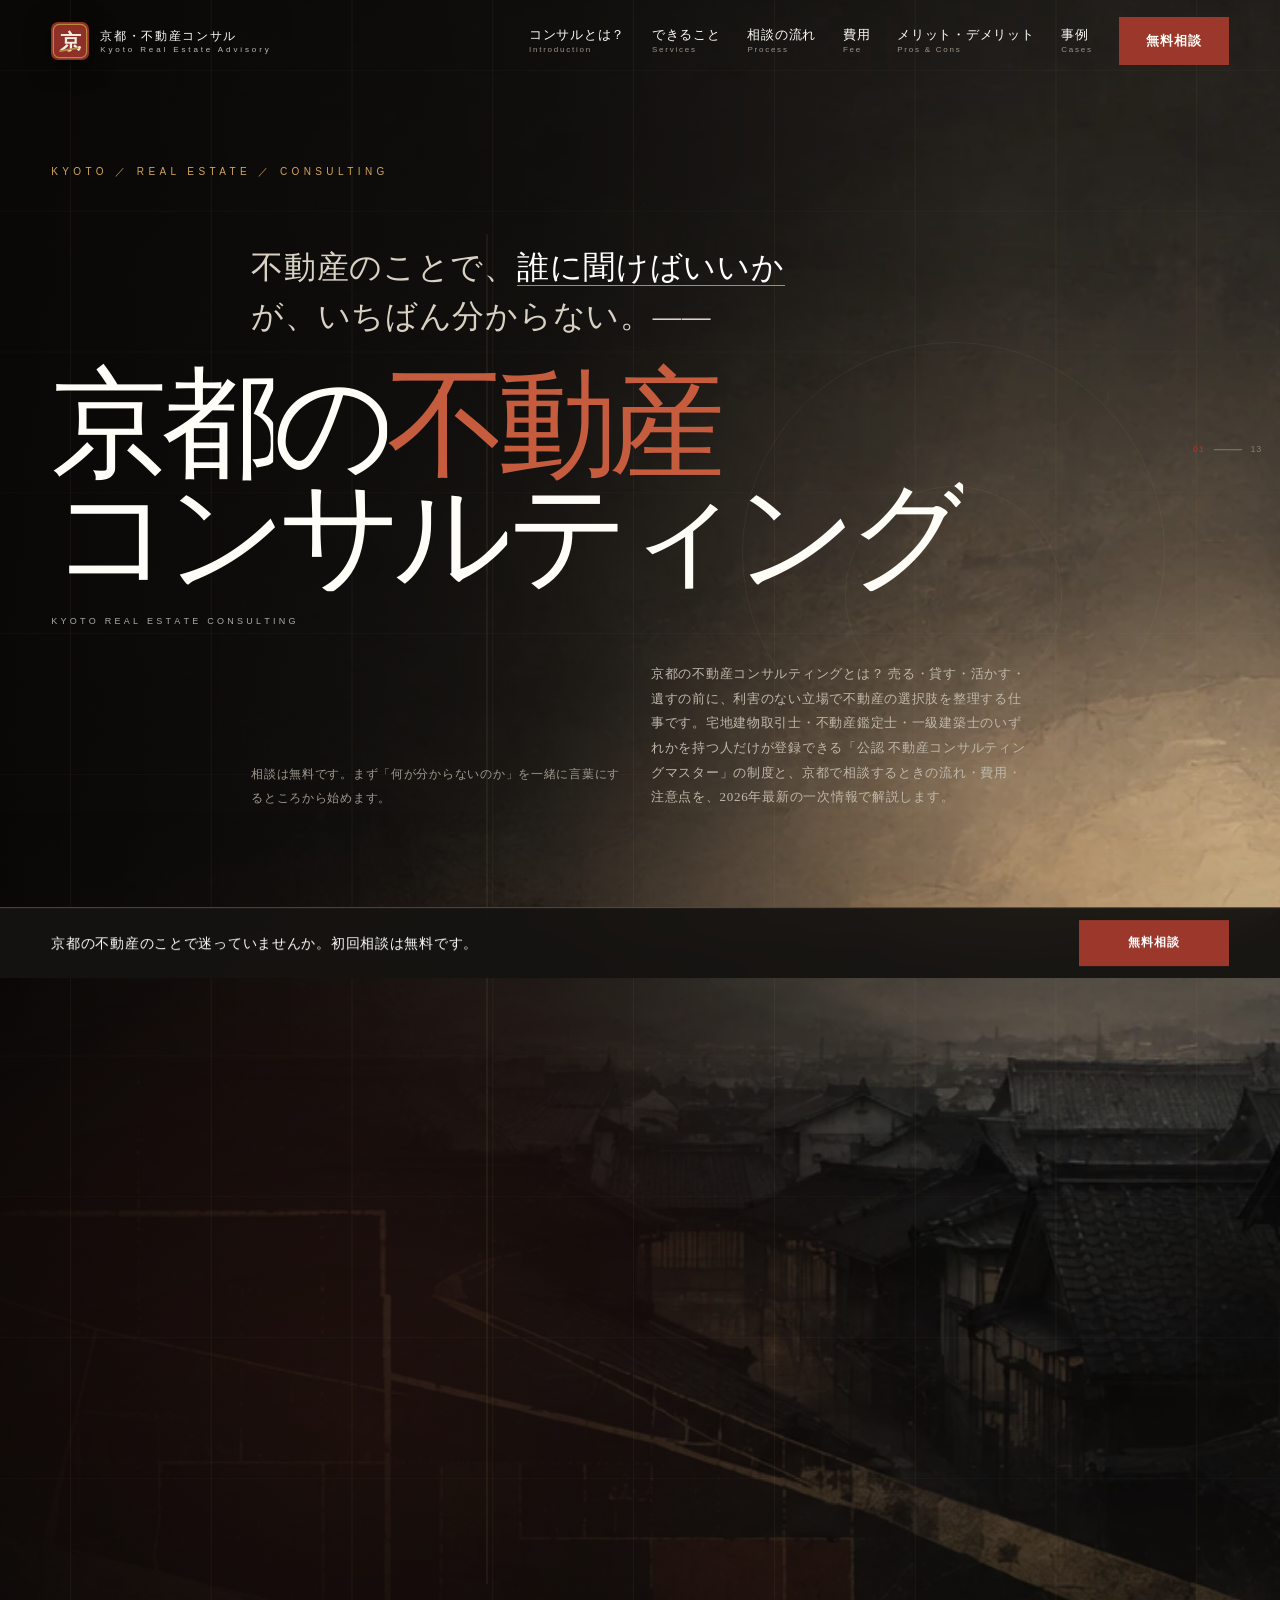
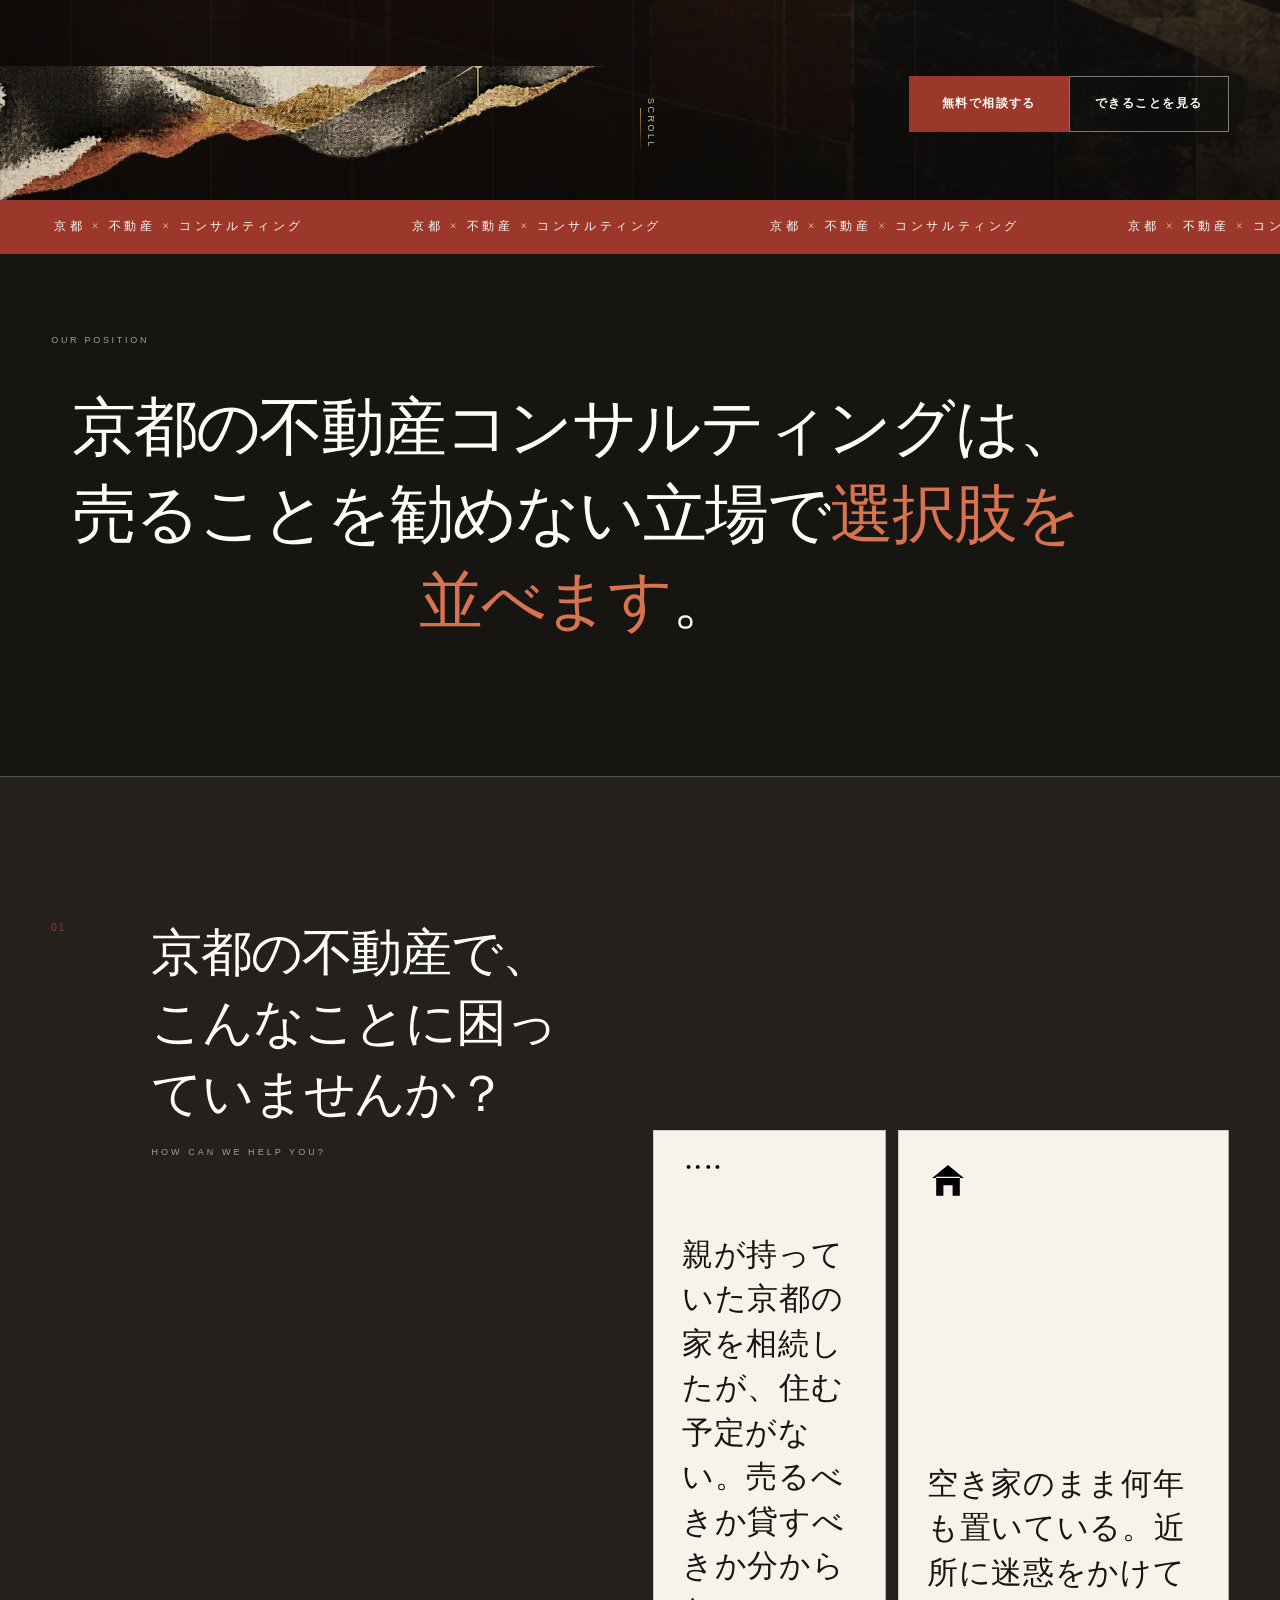
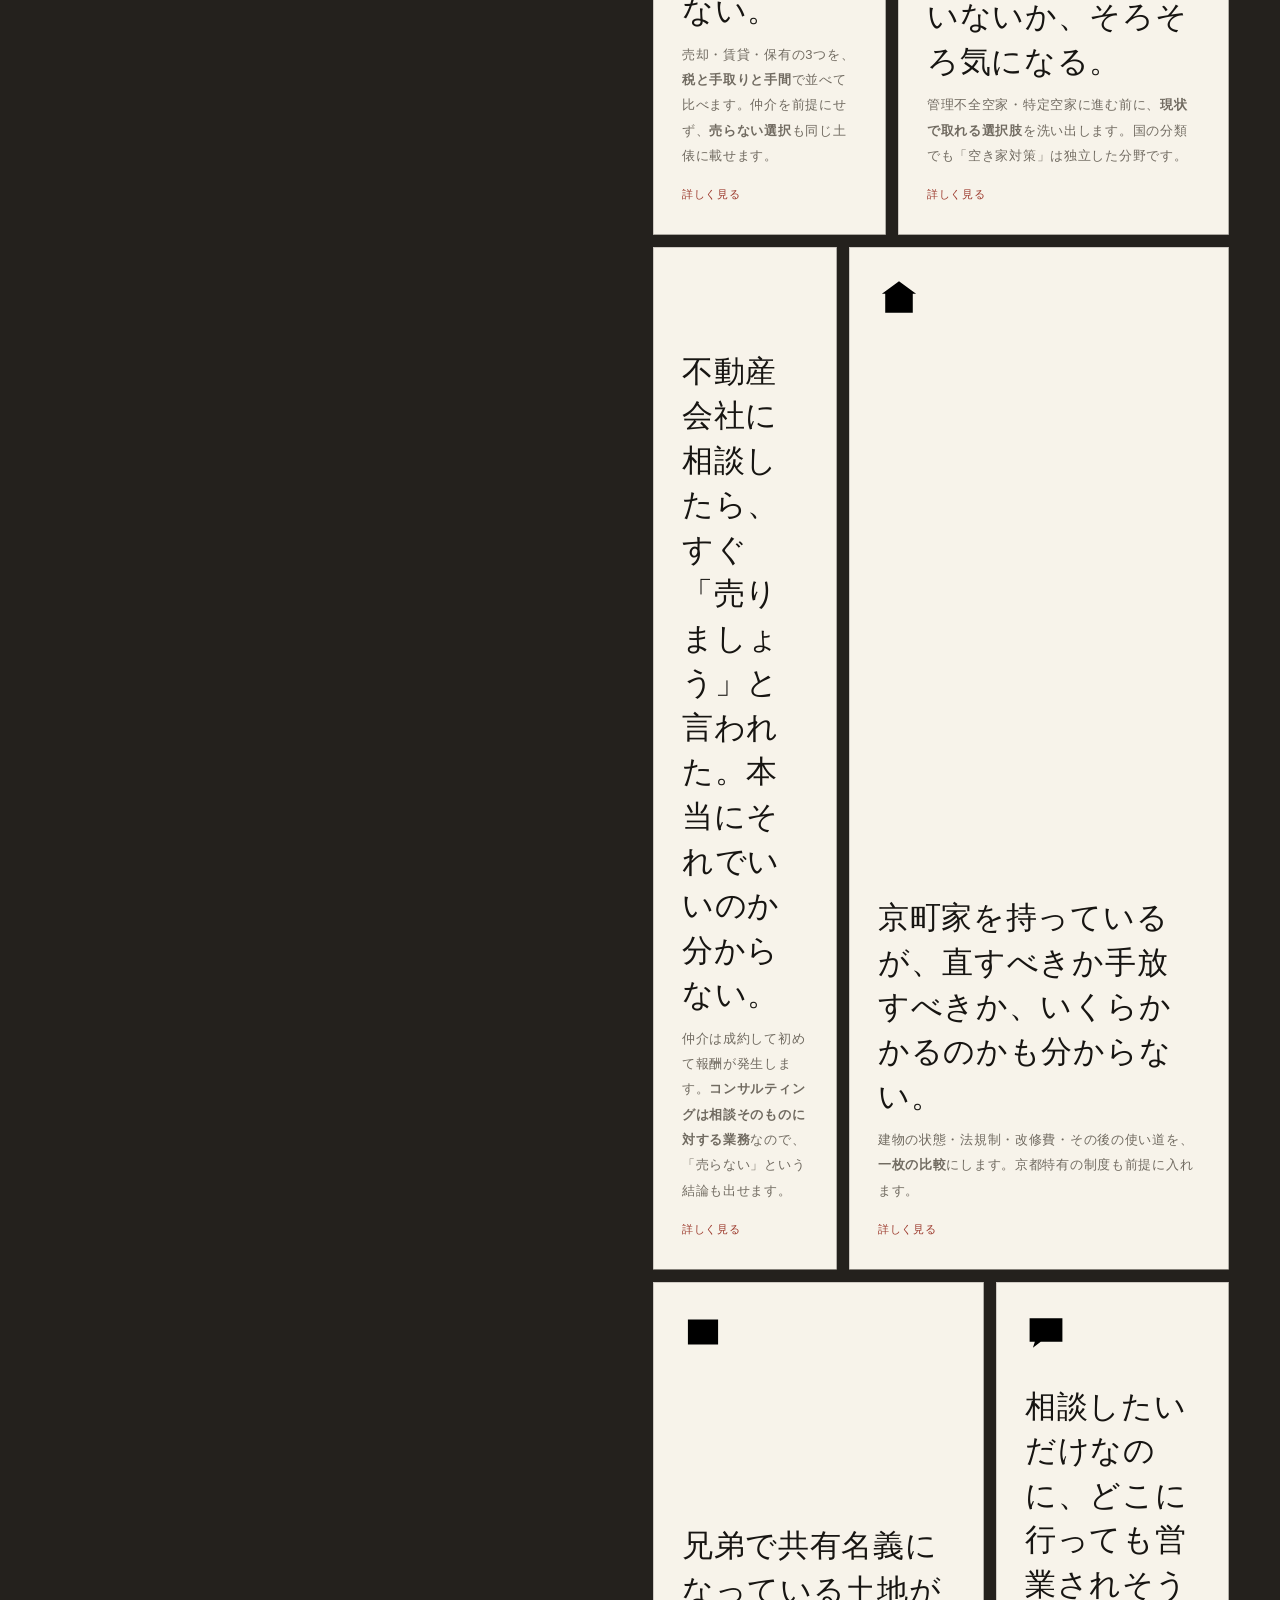
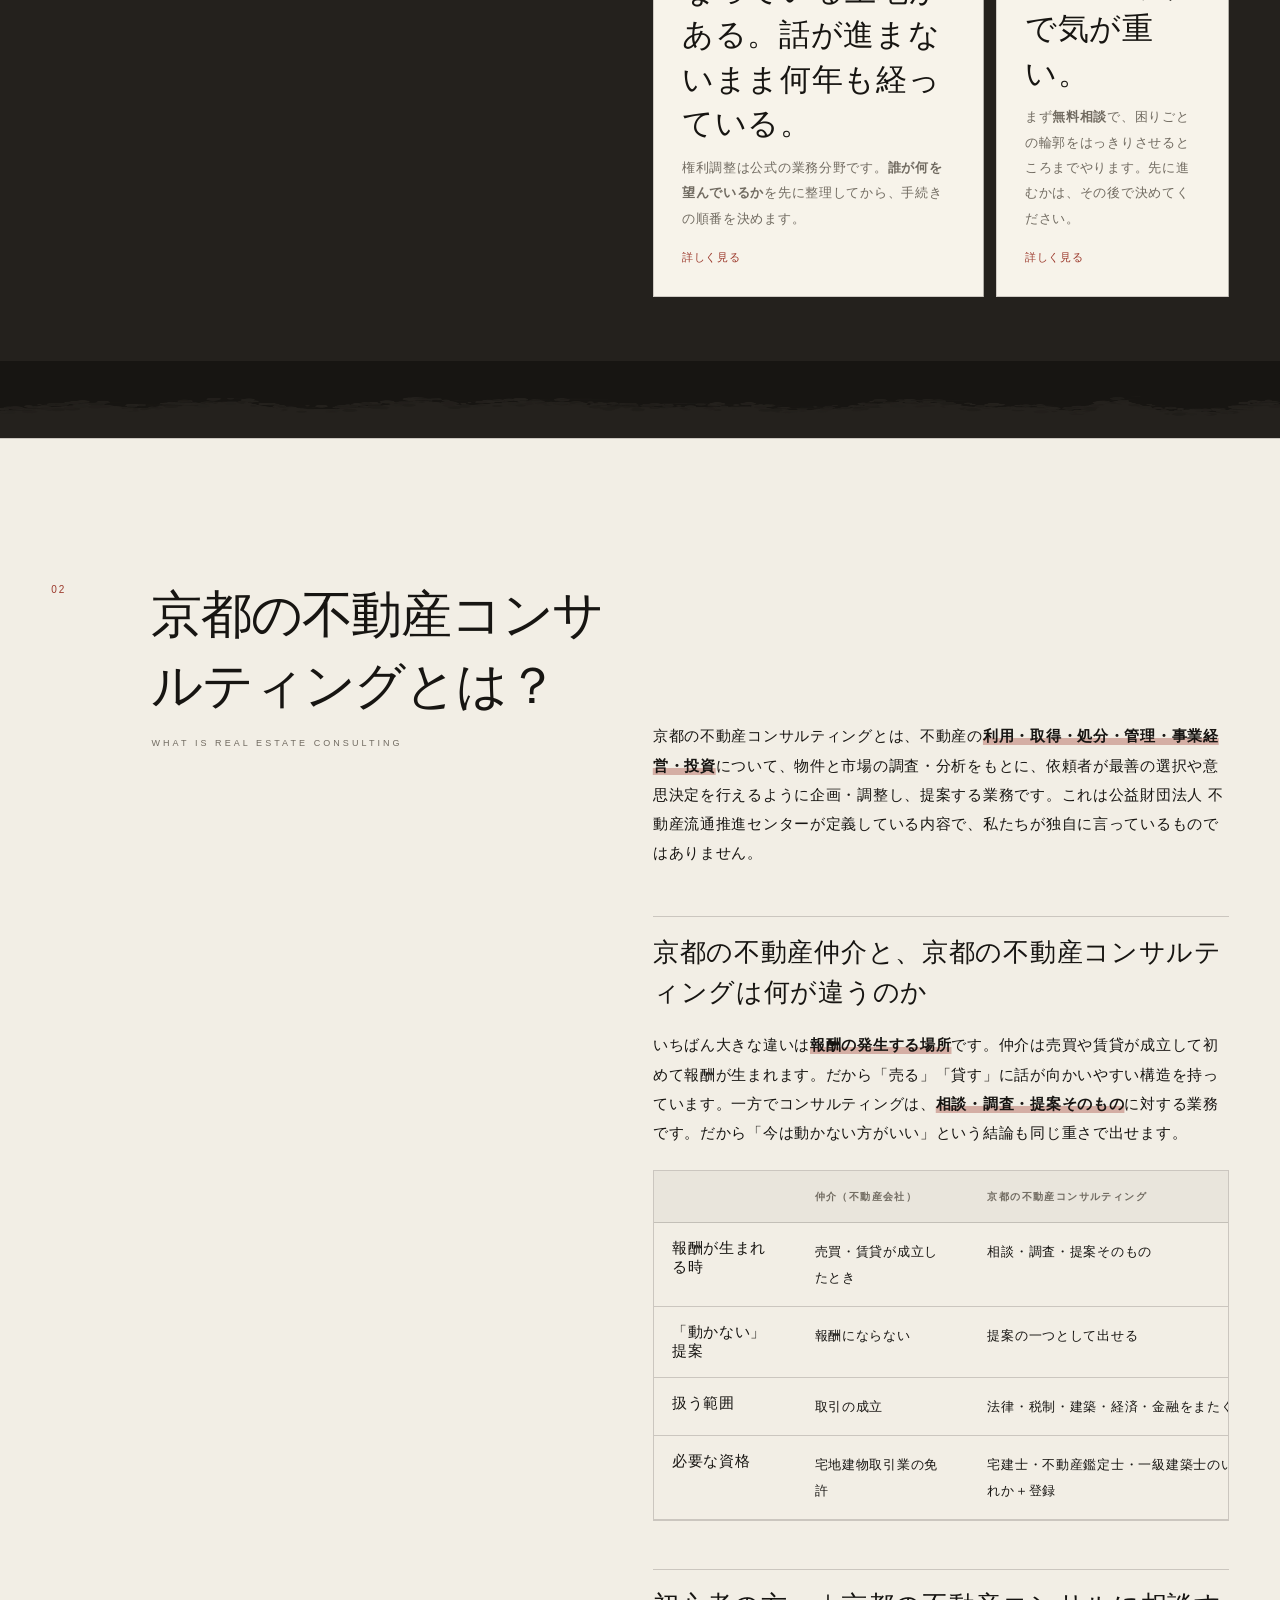
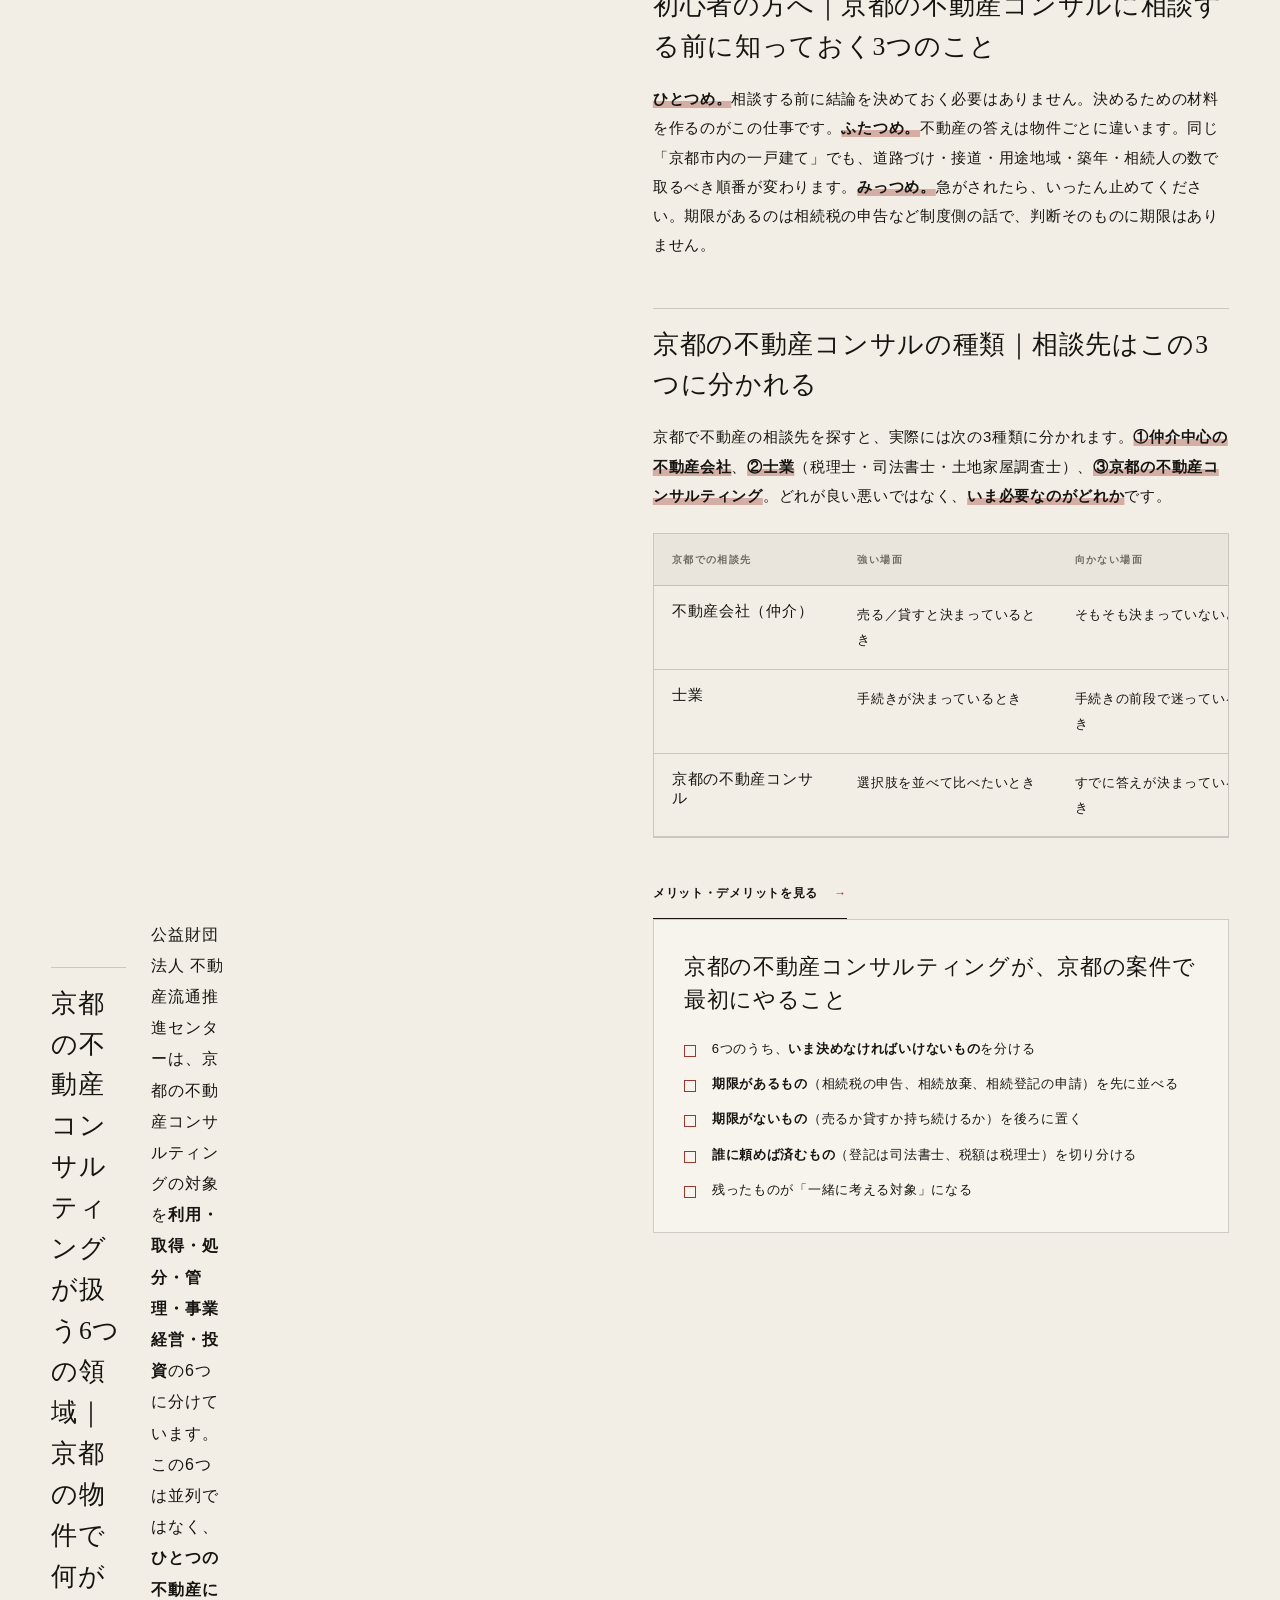
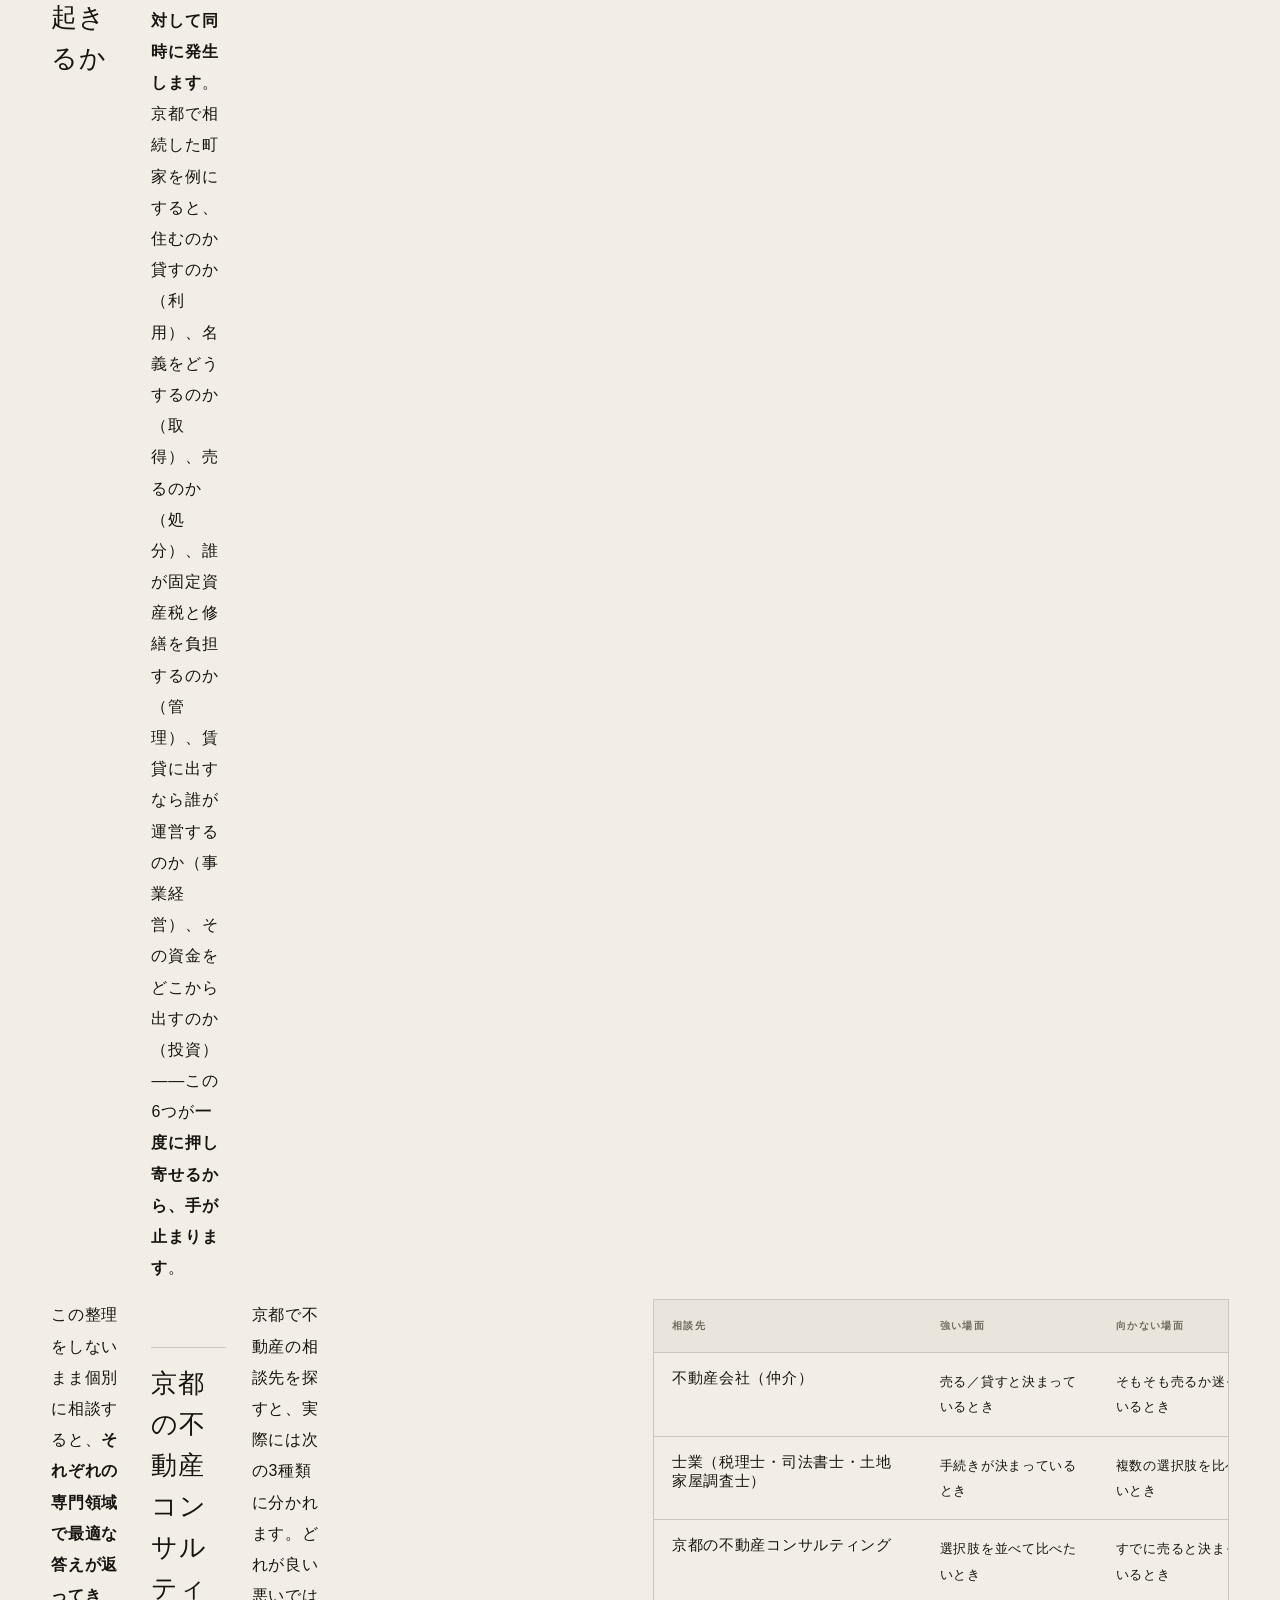
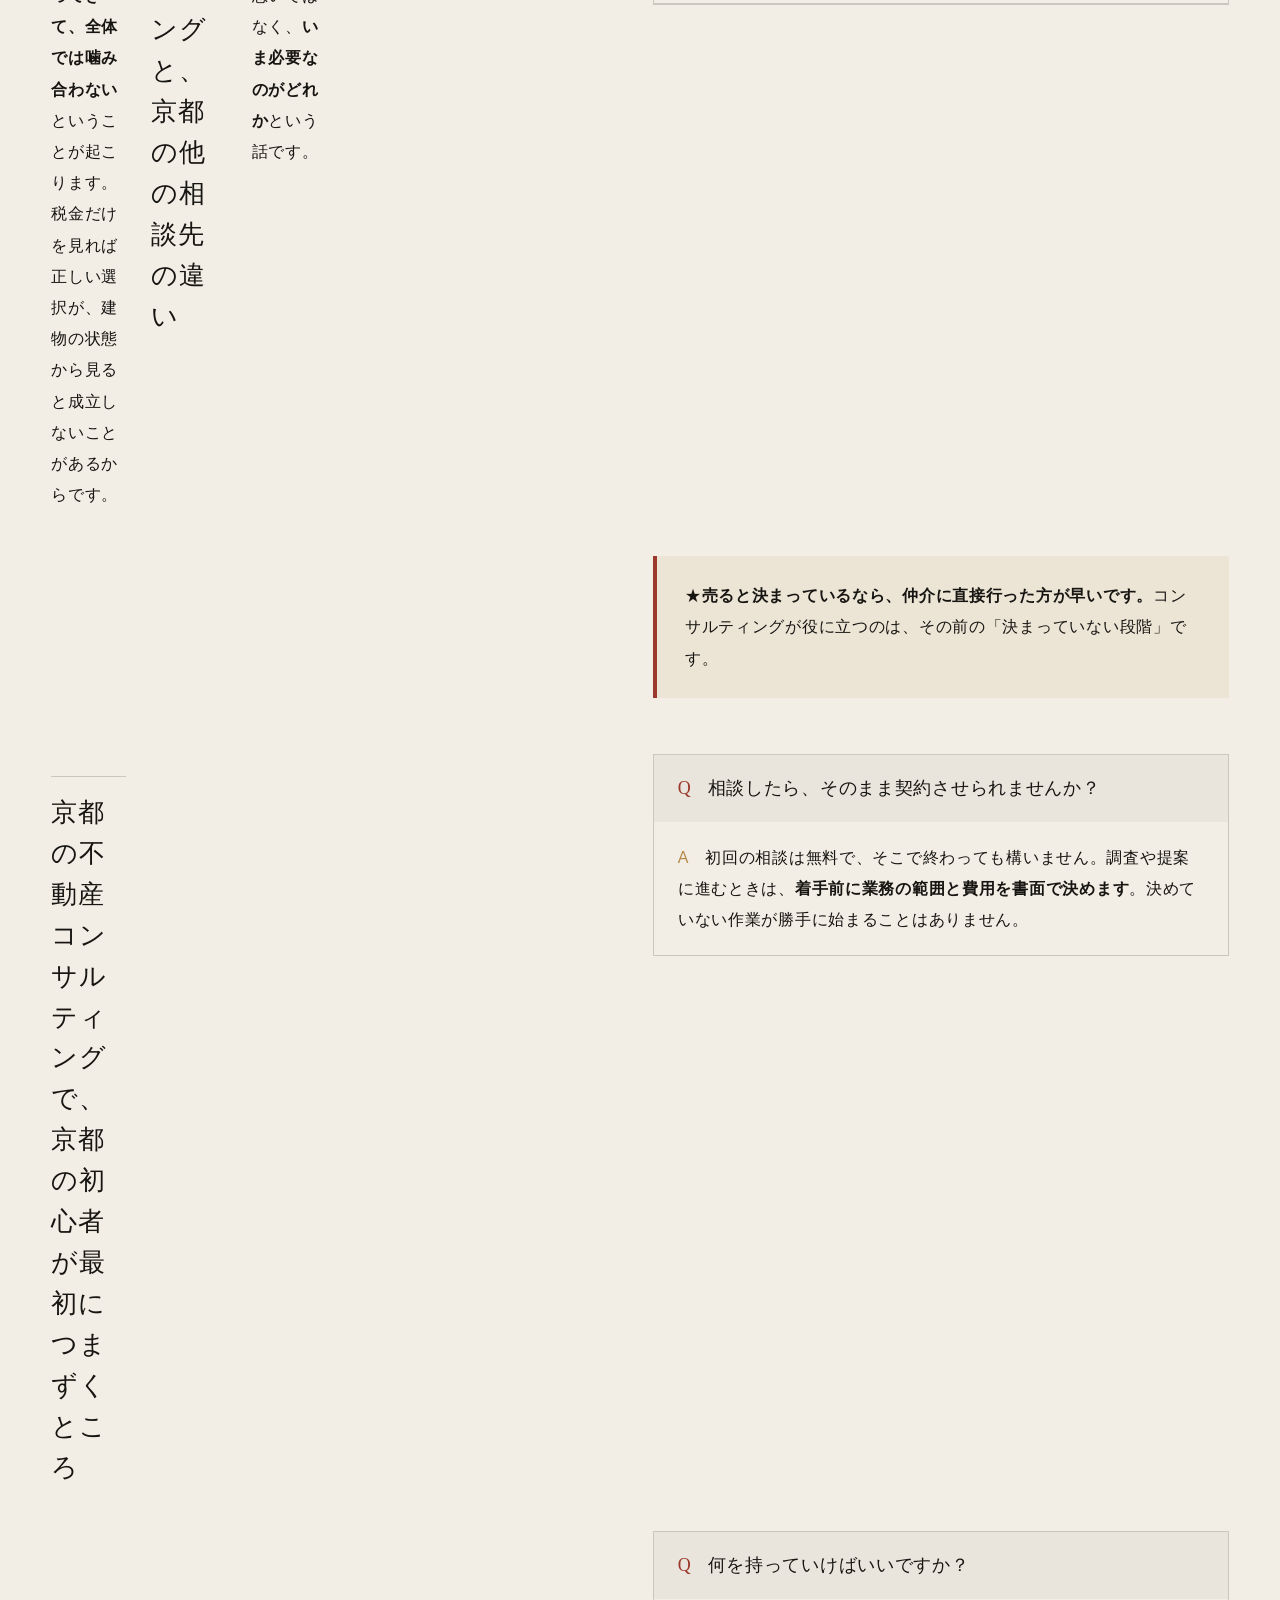
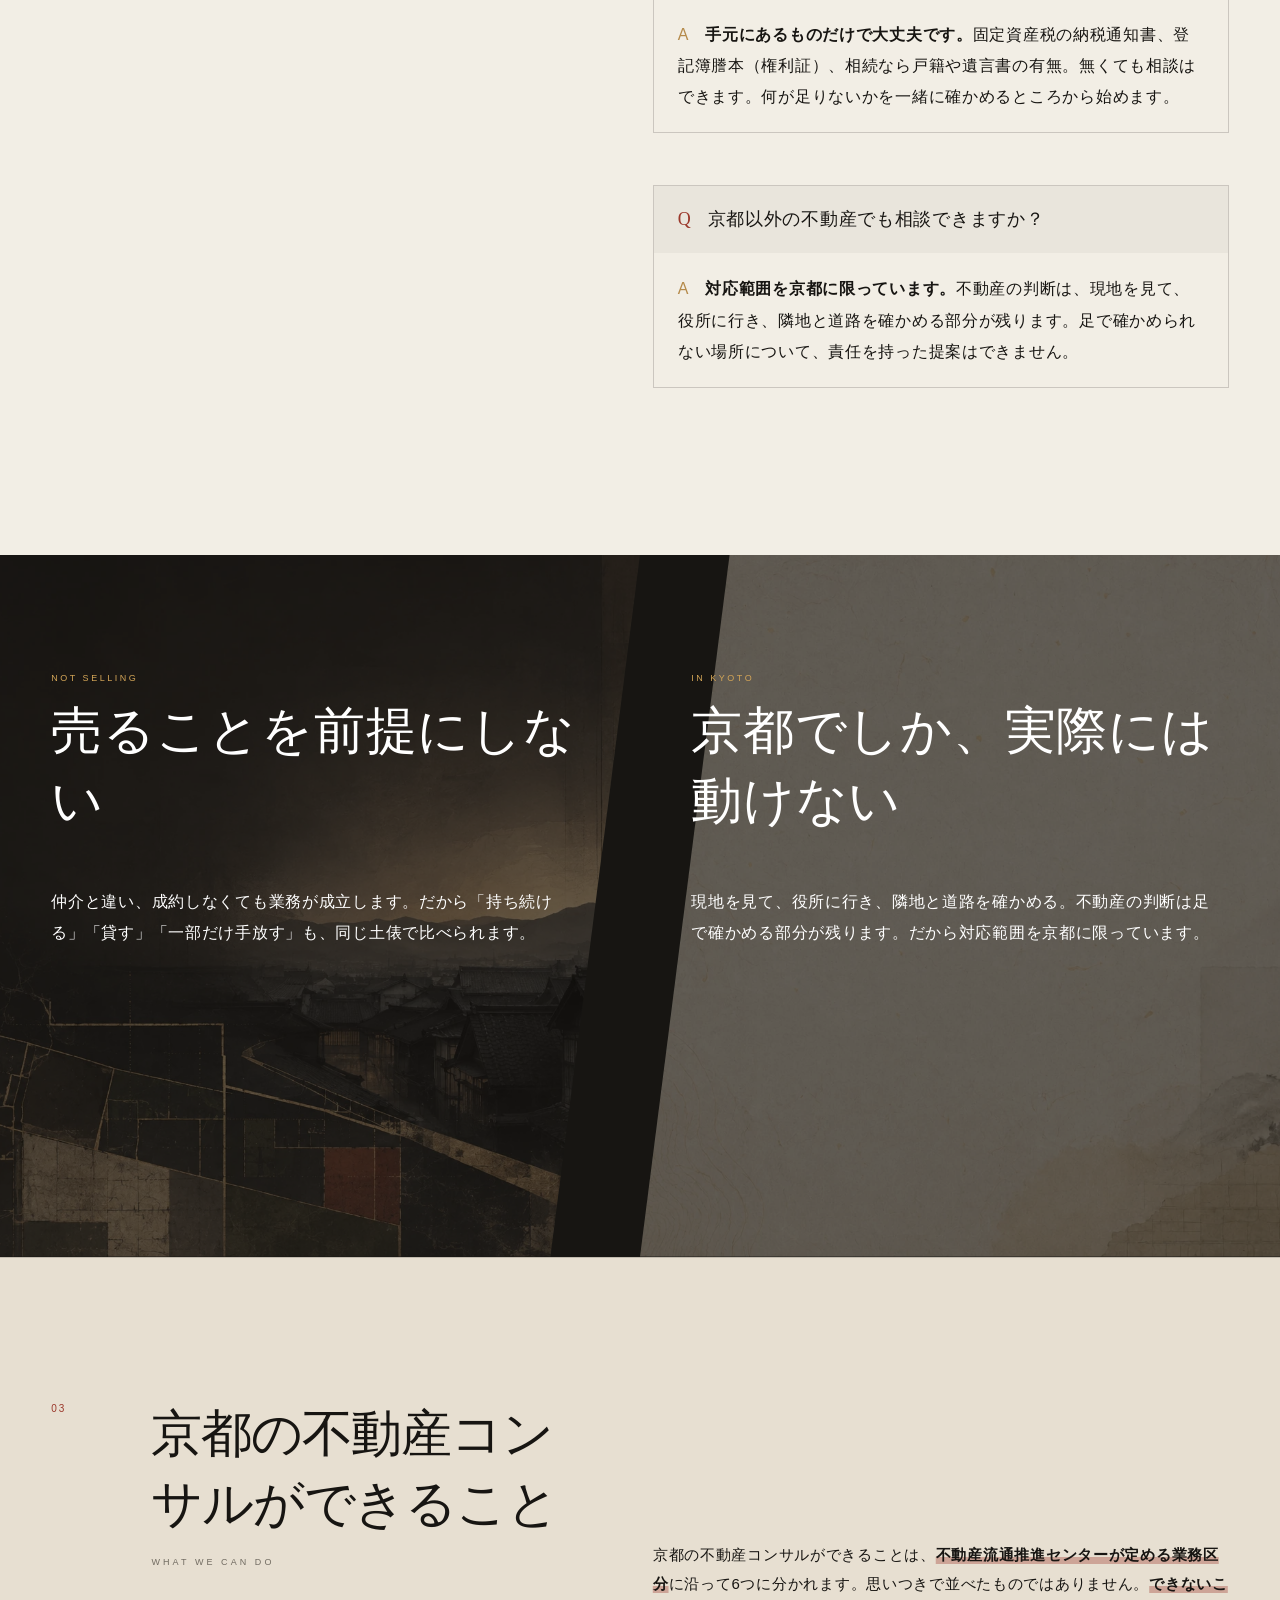
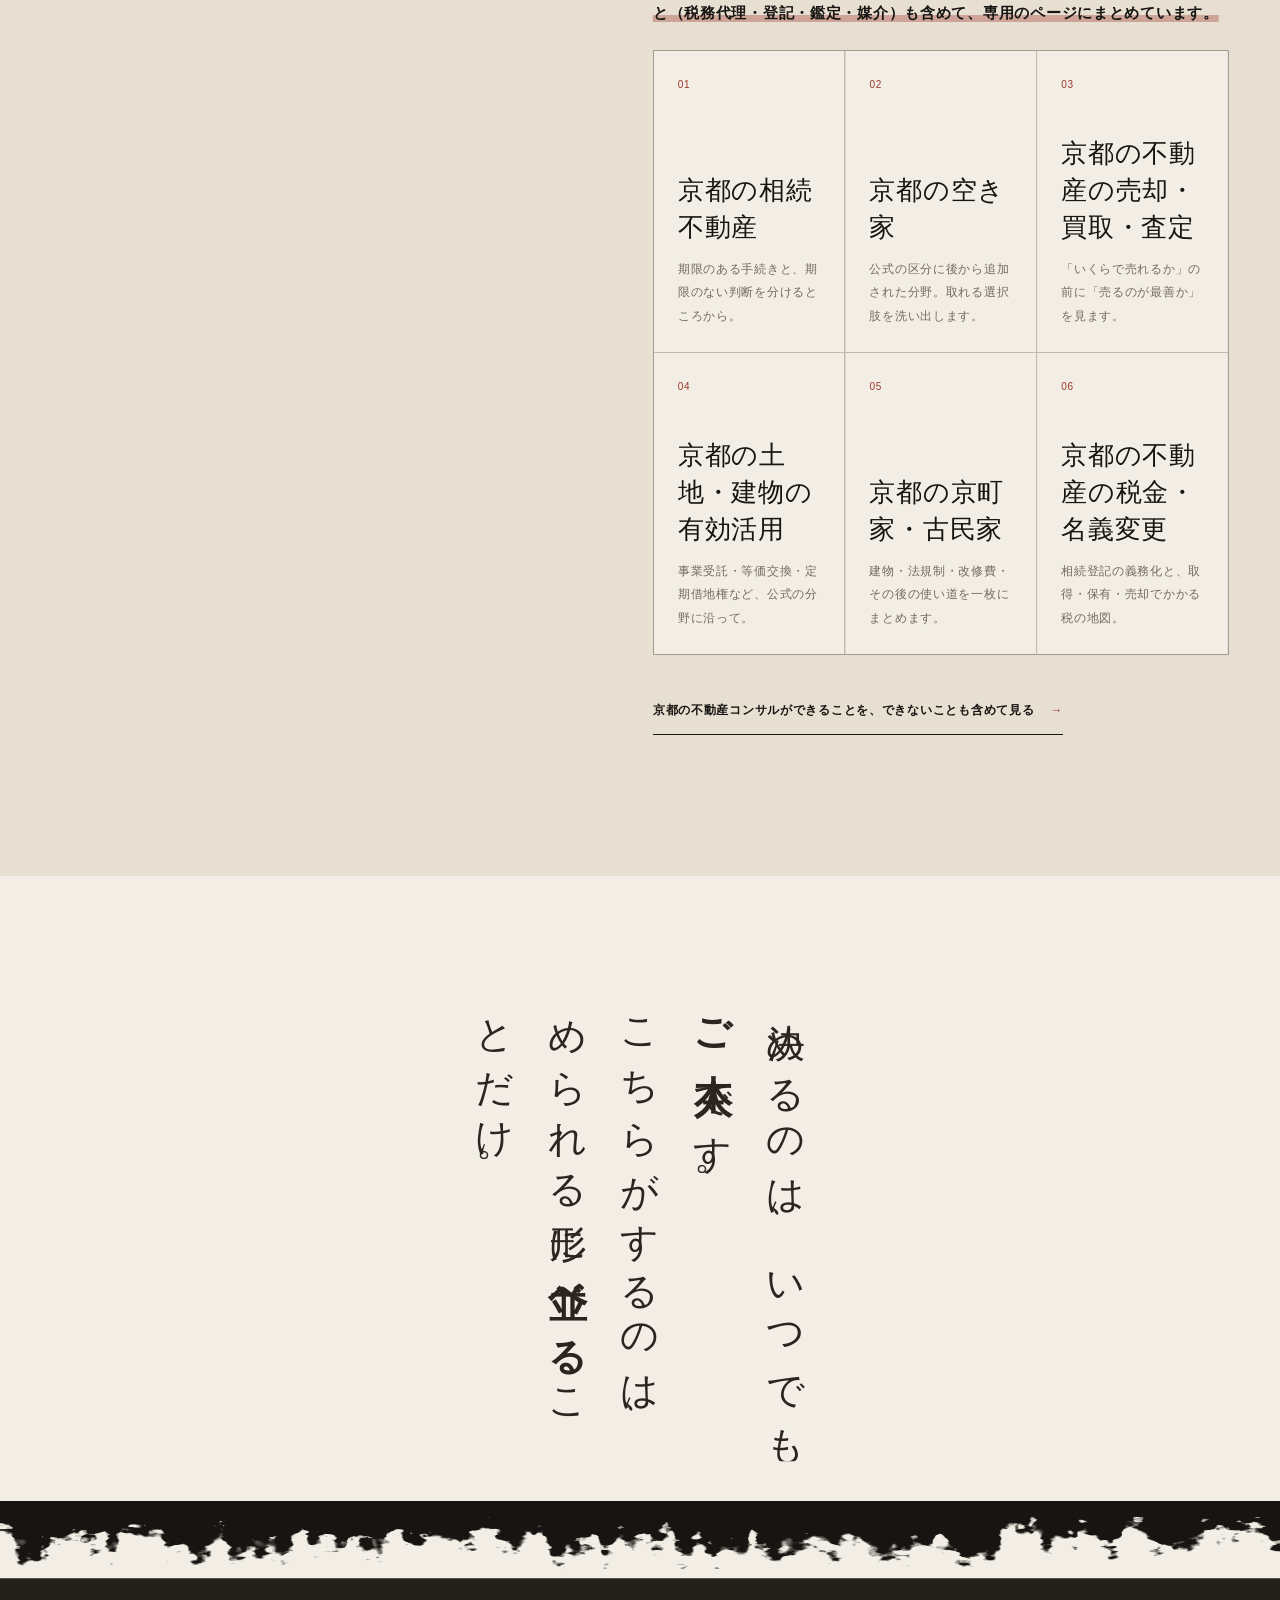
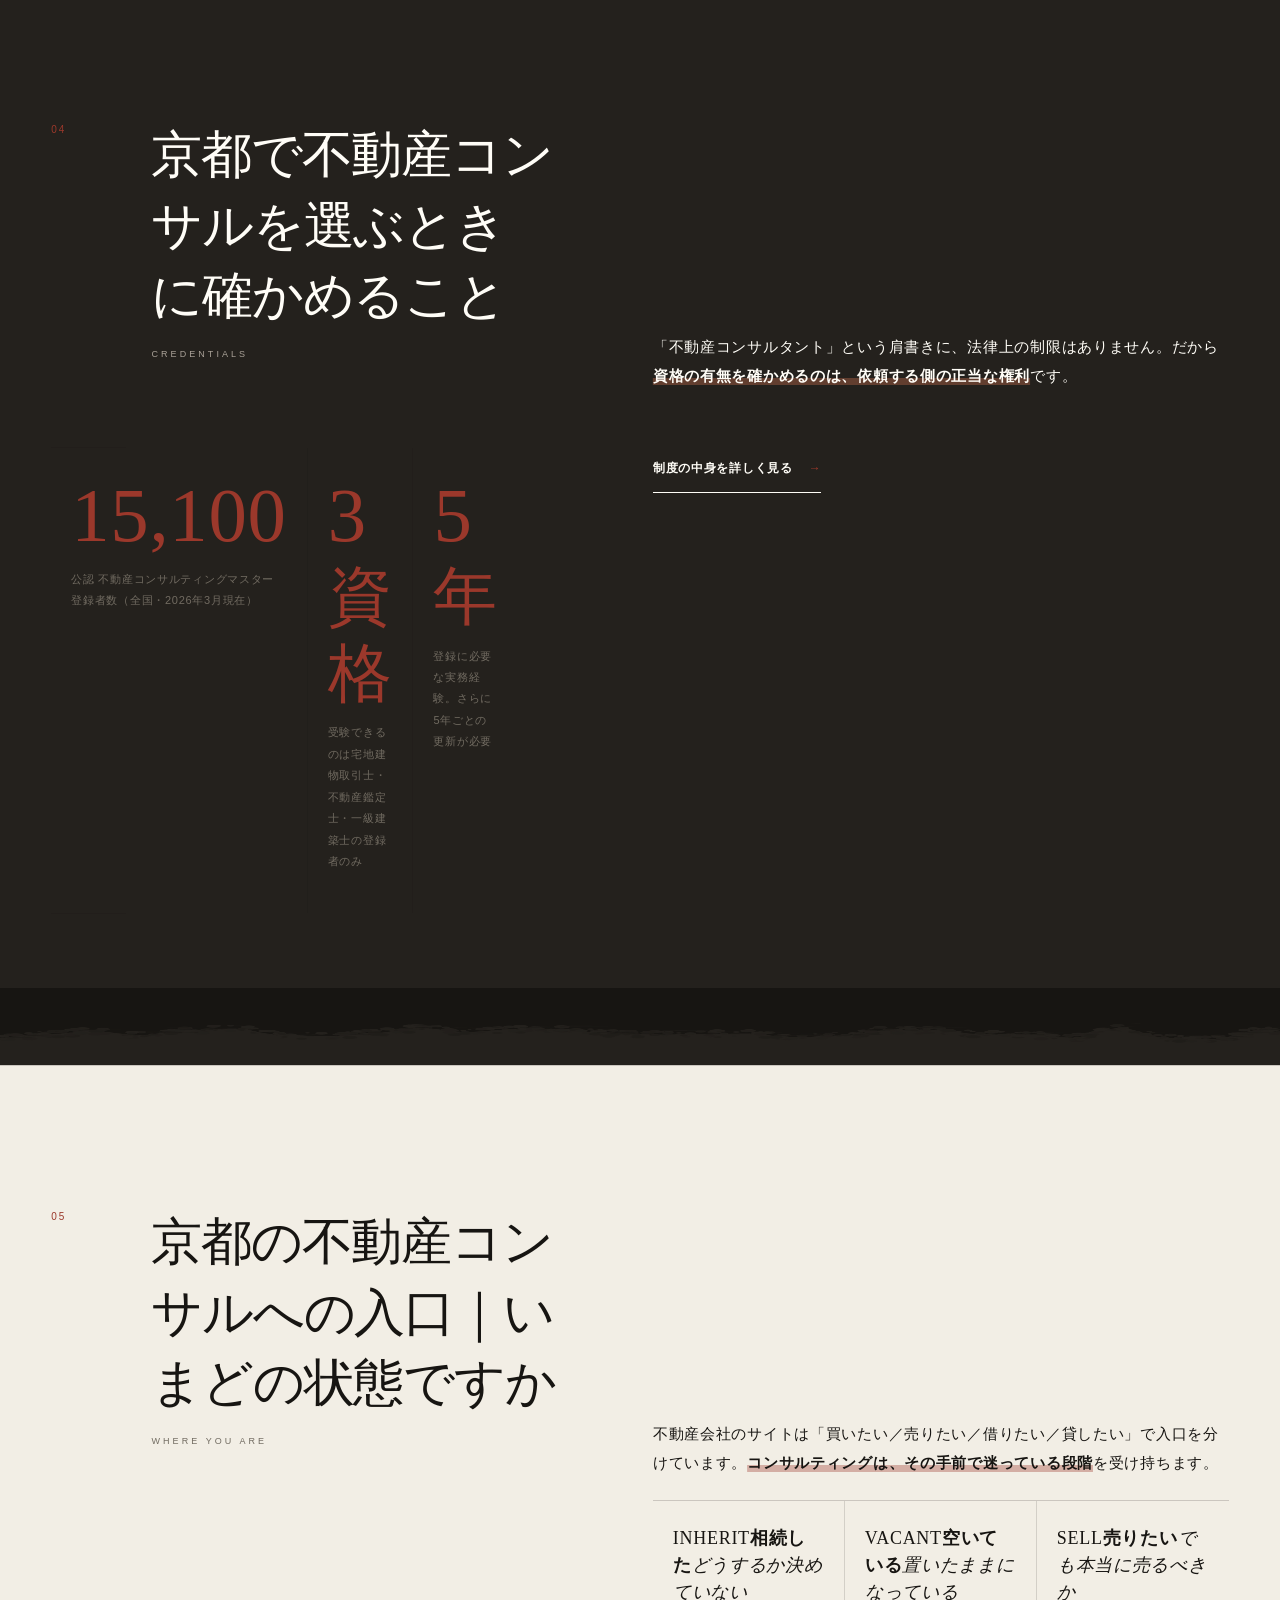
==== commit 58ab0680: "配信修正: CSSへ内容ハッシュを付けて旧キャッシュを破棄" ====
--- a/index.html
+++ b/index.html
@@ -38,10 +38,10 @@
 <link rel="mask-icon" href="icons/safari-pinned-tab.svg" color="#8f2f27">
 <link rel="manifest" href="site.webmanifest">
 <link rel="preload" as="image" href="img/kyoto-consult-hero-v1.webp" fetchpriority="high">
-<link rel="stylesheet" href="css/base.css">
-<link rel="stylesheet" href="css/layouts.css">
-<link rel="stylesheet" href="css/pages.css">
-<link rel="stylesheet" href="css/polish.css">
+<link rel="stylesheet" href="css/base.css?v=a2ab643b3f">
+<link rel="stylesheet" href="css/layouts.css?v=32592138ff">
+<link rel="stylesheet" href="css/pages.css?v=bf270d7a61">
+<link rel="stylesheet" href="css/polish.css?v=67dad9574c">
 <script type="application/ld+json">{"@context":"https://schema.org","@graph":[{"@type":"WebSite","@id":"https://akatsuki-5648.github.io/kyoto-fudosan-consult/#website","url":"https://akatsuki-5648.github.io/kyoto-fudosan-consult/","name":"京都の不動産コンサルティング","inLanguage":"ja","thumbnailUrl":"https://akatsuki-5648.github.io/kyoto-fudosan-consult/img/og_top-v2.png"},{"@type":"ProfessionalService","@id":"https://akatsuki-5648.github.io/kyoto-fudosan-consult/#biz","name":"京都の不動産コンサルティング","url":"https://akatsuki-5648.github.io/kyoto-fudosan-consult/","logo":"https://akatsuki-5648.github.io/kyoto-fudosan-consult/icons/icon-512.png","image":"https://akatsuki-5648.github.io/kyoto-fudosan-consult/img/og_top-v2.png","areaServed":{"@type":"AdministrativeArea","name":"京都府"},"knowsAbout":["不動産コンサルティング","相続","空き家","京町家","不動産の売却","土地活用","不動産の税金"],"description":"京都の不動産について、売る・貸す・活かす・遺すの前に、利害のない立場で選択肢を整理する不動産コンサルティング。"},{"@type":"BreadcrumbList","@id":"https://akatsuki-5648.github.io/kyoto-fudosan-consult/#crumb","itemListElement":[{"@type":"ListItem","position":1,"name":"ホーム","item":"https://akatsuki-5648.github.io/kyoto-fudosan-consult/"}]},{"@type":"WebPage","@id":"https://akatsuki-5648.github.io/kyoto-fudosan-consult/#page","url":"https://akatsuki-5648.github.io/kyoto-fudosan-consult/","headline":"【最新2026版】京都で不動産のコンサルティング｜コンサルとは？","description":"京都で不動産のコンサルティングとは何か。売る・貸す・活かす・遺すの前に、利害のない立場で選択肢を並べます。宅地建物取引士・不動産鑑定士・一級建築士のいずれかを持つ人だけが登録できる公認 不動産コンサルティングマスター、無料相談から実行までの5段階、費用が発生する段階、相談先が3つに分かれる理由まで一次情報で整理。","inLanguage":"ja","image":"https://akatsuki-5648.github.io/kyoto-fudosan-consult/img/og_top-v2.png","isPartOf":{"@id":"https://akatsuki-5648.github.io/kyoto-fudosan-consult/#website"},"breadcrumb":{"@id":"https://akatsuki-5648.github.io/kyoto-fudosan-consult/#crumb"},"about":{"@id":"https://akatsuki-5648.github.io/kyoto-fudosan-consult/#biz"}}]}</script>
 
 </head>
--- a/css/layouts.css
+++ b/css/layouts.css
@@ -1,7 +1,7 @@
 /* Components and thirteen page-specific information structures. */
 .kfc-more{display:inline-flex!important;align-items:center;gap:16px;width:max-content;margin-top:32px;padding:12px 0;border-bottom:1px solid;font-size:12px;font-weight:700}.kfc-more::after{content:"→";color:var(--page-accent);transition:.25s}.kfc-more:hover::after{transform:translateX(8px)}
 .kfc-cards{display:grid;grid-template-columns:repeat(3,minmax(0,1fr));gap:1px;background:var(--line);border:1px solid var(--line)}.kfc-card{--kfc-mx:50%;--kfc-my:50%;position:relative;min-height:260px;padding:24px;background:var(--paper);overflow:hidden;display:flex;flex-direction:column;transition:.35s var(--ease)}.kfc-card::before,.kfc-help__i::before,.kfc-use__i::before{content:"";position:absolute;inset:0;background:radial-gradient(260px circle at var(--kfc-mx) var(--kfc-my),#b58a4a33,transparent 70%);opacity:0;transition:.25s;pointer-events:none}.kfc-card:hover::before,.kfc-help__i:hover::before,.kfc-use__i:hover::before{opacity:1}.kfc-card:hover{transform:translateY(-5px);z-index:2}.kfc-card__n{margin:0 0 auto;font-size:10px;color:var(--page-accent)}.kfc-card__t{margin:40px 0 12px;font:clamp(18px,2vw,26px)/1.45 var(--serif)}.kfc-card__d{margin:0;font-size:12px;color:var(--muted)}.kfc-sec--dark .kfc-cards{background:var(--line-l);border-color:var(--line-l)}.kfc-sec--dark .kfc-card{background:#282520}.kfc-sec--dark .kfc-card__d{color:#b9b0a5}
-.kfc-help{display:grid;grid-template-columns:repeat(12,1fr);gap:12px}.kfc-help__i{position:relative;overflow:hidden;min-height:250px;padding:28px;border:1px solid var(--line);background:#f7f3ea;display:flex;flex-direction:column}.kfc-help__i:nth-child(1),.kfc-help__i:nth-child(6){grid-column:span 5}.kfc-help__i:nth-child(2),.kfc-help__i:nth-child(5){grid-column:span 7}.kfc-help__i:nth-child(3){grid-column:span 4}.kfc-help__i:nth-child(4){grid-column:span 8}.kfc-help__icon{width:42px;height:42px;margin-bottom:auto}.kfc-help__q{font:clamp(20px,2.4vw,32px)/1.45 var(--serif);margin:32px 0 8px}.kfc-help__a{font-size:13px;color:var(--muted);margin:0}.kfc-help__l{font-size:11px;margin-top:16px;color:var(--verm)}
+.kfc-help{display:grid;grid-template-columns:repeat(12,1fr);gap:12px}.kfc-help__i{position:relative;overflow:hidden;min-height:250px;padding:28px;border:1px solid var(--line);background:#f7f3ea;color:var(--ink);display:flex;flex-direction:column}.kfc-help__i:nth-child(1),.kfc-help__i:nth-child(6){grid-column:span 5}.kfc-help__i:nth-child(2),.kfc-help__i:nth-child(5){grid-column:span 7}.kfc-help__i:nth-child(3){grid-column:span 4}.kfc-help__i:nth-child(4){grid-column:span 8}.kfc-help__icon{width:42px;height:42px;margin-bottom:auto}.kfc-help__q{font:clamp(20px,2.4vw,32px)/1.45 var(--serif);margin:32px 0 8px}.kfc-help__a{font-size:13px;color:var(--muted);margin:0}.kfc-help__l{font-size:11px;margin-top:16px;color:var(--verm)}
 .kfc-use{display:grid;grid-template-columns:repeat(3,1fr);border-top:1px solid var(--line)}.kfc-use__i{position:relative;padding:24px 20px;border-bottom:1px solid var(--line);min-height:110px;font:18px/1.5 var(--serif)}.kfc-use__i:not(:nth-child(3n)){border-right:1px solid var(--line)}
 .kfc-step{list-style:none;margin:0;padding:0;border-top:1px solid var(--line)}.kfc-step__i{display:grid;grid-template-columns:76px 1fr;gap:24px;padding:28px 0;border-bottom:1px solid var(--line)}.kfc-step__n{font:11px var(--sans);color:var(--page-accent)}.kfc-step__t{font:clamp(19px,2vw,26px)/1.5 var(--serif);margin:0 0 8px}.kfc-step__d{margin:0;font-size:13px;color:var(--muted)}.kfc-sec--dark .kfc-step,.kfc-sec--dark .kfc-step__i{border-color:var(--line-l)}.kfc-sec--dark .kfc-step__d{color:#bdb5aa}
 .kfc-check{padding:30px;border:1px solid var(--line);background:#ffffff57}.kfc-check__t{margin:0 0 20px;font:22px/1.5 var(--serif)}.kfc-check__l{list-style:none;margin:0;padding:0;display:grid;gap:10px}.kfc-check__l li{position:relative;padding-left:28px;font-size:13px}.kfc-check__l li::before{content:"";position:absolute;left:0;top:.7em;width:12px;height:12px;border:1px solid var(--page-accent)}
@@ -15,7 +15,7 @@
 .kfc-split{display:grid;grid-template-columns:repeat(2,1fr);min-height:78vh;background:#171512;color:#fff}.kfc-split__side{position:relative;padding:clamp(70px,9vw,140px) var(--gutter);overflow:hidden}.kfc-split__side::before{content:"";position:absolute;inset:0;background-size:cover;background-position:center;opacity:.34;transition:1.2s var(--ease)}.kfc-split__side--l::before{background-image:url("../img/kyoto-consult-hero-v1.webp");clip-path:polygon(0 0,100% 0,86% 100%,0 100%)}.kfc-split__side--r::before{background-image:url("../img/kyoto-consult-paper-v1.webp");clip-path:polygon(14% 0,100% 0,100% 100%,0 100%)}.kfc-split[data-kfc-active="1"] .kfc-split__side::before{transform:scale(1.05)}.kfc-split__side>*{position:relative}.kfc-split__k{font-size:9px;letter-spacing:.28em;color:#d3a557}.kfc-split__t{font:clamp(30px,4vw,60px)/1.35 var(--serif)}.kfc-split__d{max-width:520px}.kfc-cta{text-align:center;padding:var(--space) var(--gutter);background:var(--wine);color:#fff}.kfc-cta__sub{font-size:10px;letter-spacing:.3em}.kfc-cta__t{font:clamp(35px,5vw,74px)/1.3 var(--serif)}.kfc-cta__d{max-width:660px;margin:0 auto 30px}.kfc-cta__btn{display:inline-grid;place-items:center;min-width:220px;height:62px;background:#fff;color:var(--wine);font-weight:700}
 
 /* 1 service atlas */
-.kfc-layout--atlas{background:#ddd3c4;padding:var(--gutter);display:grid;grid-template-columns:repeat(12,1fr);gap:var(--gutter)}.kfc-layout--atlas>.kfc-sec{grid-column:span 6;border:1px solid var(--line);padding:clamp(52px,6vw,90px) 0}.kfc-layout--atlas>#fields,.kfc-layout--atlas>#realcases,.kfc-layout--atlas>#summary,.kfc-layout--atlas>#faq,.kfc-layout--atlas>#related{grid-column:1/-1}.kfc-layout--atlas>.kfc-sec>.kfc-wrap{width:calc(100% - 56px);display:block}.kfc-layout--atlas .kfc-sec__no{float:right}.kfc-layout--atlas .kfc-sec__h{font-size:clamp(29px,3.2vw,48px);margin-bottom:28px}.kfc-layout--atlas .kfc-sec__en{margin-bottom:40px}.kfc-layout--atlas .kfc-read{max-width:none}.kfc-layout--atlas .kfc-cards{grid-template-columns:repeat(2,1fr)}
+.kfc-layout--atlas{background:#ddd3c4;padding:var(--gutter);display:grid;grid-template-columns:repeat(12,1fr);gap:var(--gutter)}.kfc-layout--atlas>.kfc-sec{grid-column:span 6;border:1px solid var(--line);padding:clamp(52px,6vw,90px) 0}.kfc-layout--atlas>#fields,.kfc-layout--atlas>#realcases,.kfc-layout--atlas>#summary,.kfc-layout--atlas>#faq,.kfc-layout--atlas>#related{grid-column:1/-1}.kfc-layout--atlas>.kfc-sec>.kfc-wrap{width:calc(100% - 56px);display:block}.kfc-layout--atlas .kfc-sec__no{float:right}.kfc-layout--atlas .kfc-sec__h{font-size:clamp(29px,3.2vw,48px);margin-bottom:28px}.kfc-layout--atlas .kfc-sec__en{margin-bottom:40px}.kfc-layout--atlas .kfc-read{max-width:none}.kfc-layout--atlas .kfc-cards{grid-template-columns:repeat(2,1fr)}.kfc-layout--atlas>#fields .kfc-card[data-reveal]{opacity:1;clip-path:inset(0);transform:none}
 /* 2 balance sheet */
 .kfc-layout--balance{display:grid;grid-template-columns:repeat(2,minmax(0,1fr));background:#152019}.kfc-layout--balance>#fit,.kfc-layout--balance>#compare,.kfc-layout--balance>#value,.kfc-layout--balance>.kfc-lead,.kfc-layout--balance>.kfc-cut,.kfc-layout--balance>#faq,.kfc-layout--balance>#related{grid-column:1/-1}.kfc-layout--balance>#pros{background:#ece6da}.kfc-layout--balance>#cons{background:#18211b}.kfc-layout--balance>#pros>.kfc-wrap,.kfc-layout--balance>#cons>.kfc-wrap{width:calc(100% - var(--gutter)*2);display:block}.kfc-layout--balance>#pros .kfc-sec__h,.kfc-layout--balance>#cons .kfc-sec__h{font-size:clamp(34px,4vw,62px);min-height:3em}.kfc-layout--balance>#pros .kfc-read,.kfc-layout--balance>#cons .kfc-read{max-width:none}
 /* 3 fee ledger */
--- a/css/pages.css
+++ b/css/pages.css
@@ -19,7 +19,7 @@
 .kfc-stick{position:fixed;z-index:800;left:0;right:0;bottom:0;transform:translateY(110%);transition:transform .45s var(--ease);background:#161411f2;color:#fff;border-top:1px solid #50473d;backdrop-filter:blur(12px)}.kfc-stick[data-on="1"]{transform:none}.kfc-stick__in{height:70px;display:flex;align-items:center;justify-content:space-between;gap:20px}.kfc-stick__t{margin:0;font:14px/1.5 var(--serif)}.kfc-stick__b{display:grid;place-items:center;width:150px;height:46px;background:var(--verm);font-size:12px;font-weight:700}
 
 /* motion: content aligns once; reading text never scatters */
-[data-reveal]{opacity:0;clip-path:polygon(0 100%,100% 100%,100% 100%,0 100%);transform:translateY(28px);transition:opacity .8s var(--ease),clip-path .9s var(--ease),transform .9s var(--ease)}[data-reveal][data-in="1"]{opacity:1;clip-path:polygon(0 -10%,100% -10%,100% 100%,0 100%);transform:none}[data-delay="1"]{transition-delay:.1s}[data-delay="2"]{transition-delay:.2s}.kfc-ch{display:inline-block;opacity:0;clip-path:polygon(0 100%,100% 100%,100% 100%,0 100%);transform:translateY(.65em);animation:char .85s var(--ease) forwards;animation-delay:calc(.16s + var(--i)*.018s)}@keyframes char{to{opacity:1;clip-path:polygon(0 -30%,100% -30%,100% 100%,0 100%);transform:none}}
+[data-reveal]{opacity:0;clip-path:inset(0 0 18% 0);transform:translateY(28px);transition:opacity .8s var(--ease),clip-path .9s var(--ease),transform .9s var(--ease)}[data-reveal][data-in="1"]{opacity:1;clip-path:inset(0);transform:none}[data-delay="1"]{transition-delay:.1s}[data-delay="2"]{transition-delay:.2s}.kfc-ch{display:inline-block;opacity:0;clip-path:polygon(0 100%,100% 100%,100% 100%,0 100%);transform:translateY(.65em);animation:char .85s var(--ease) forwards;animation-delay:calc(.16s + var(--i)*.018s)}@keyframes char{to{opacity:1;clip-path:polygon(0 -30%,100% -30%,100% 100%,0 100%);transform:none}}
 
 @media(max-width:980px){
  :root{--gutter:20px;--space:78px}.kfc-gnav__in{height:64px;grid-template-columns:1fr auto}.kfc-gnav__brand img{width:34px;height:34px}.kfc-gnav__brand-copy b{font-size:11px}.kfc-gnav__brand-copy span{font-size:7px}.kfc-burger{display:grid;width:42px;height:42px;padding:10px;background:transparent;border:1px solid currentColor;color:inherit;align-content:center;gap:5px}.kfc-burger span{display:block;height:1px;background:currentColor;transition:.25s}.kfc-burger[aria-expanded="true"] span:nth-child(1){transform:translateY(6px) rotate(45deg)}.kfc-burger[aria-expanded="true"] span:nth-child(2){opacity:0}.kfc-burger[aria-expanded="true"] span:nth-child(3){transform:translateY(-6px) rotate(-45deg)}
@@ -32,5 +32,5 @@
  .kfc-layout--atlas,.kfc-layout--triage,.kfc-layout--parcel,.kfc-layout--casefiles{display:block;padding:14px}.kfc-layout--atlas>.kfc-sec,.kfc-layout--triage>.kfc-sec,.kfc-layout--parcel>.kfc-sec,.kfc-layout--casefiles>.kfc-sec{margin-bottom:14px;min-height:auto!important}.kfc-layout--atlas>.kfc-sec>.kfc-wrap,.kfc-layout--triage>.kfc-sec>.kfc-wrap,.kfc-layout--parcel>.kfc-sec>.kfc-wrap,.kfc-layout--casefiles>.kfc-sec>.kfc-wrap{width:calc(100% - 38px)}.kfc-layout--balance{display:block}.kfc-layout--balance>#pros .kfc-sec__h,.kfc-layout--balance>#cons .kfc-sec__h{min-height:0}.kfc-layout--ledger{padding-inline:12px}.kfc-layout--ledger .kfc-price__i:nth-child(2){transform:none}.kfc-layout--timeline{padding-left:32px}.kfc-layout--timeline::before{left:22px}.kfc-layout--timeline>.kfc-sec::before{left:-15px}.kfc-layout--deadline>.kfc-sec{clip-path:none!important}.kfc-layout--market>#satei>.kfc-wrap,.kfc-layout--market>#souba>.kfc-wrap{display:block}.kfc-layout--market>#satei .kfc-read,.kfc-layout--market>#souba .kfc-read{padding:24px}.kfc-layout--credential>.kfc-sec{transform:none!important}.kfc-layout--casefiles>#casetypes .kfc-cards{grid-template-columns:1fr}.kfc-layout--conversation>.kfc-sec{min-height:auto}.kfc-layout--conversation .kfc-read,.kfc-layout--conversation .kfc-check,.kfc-layout--conversation .kfc-cards,.kfc-layout--conversation .kfc-faq{margin-top:34px}
  .kfc-rail{display:none}.kfc-fnav{grid-template-columns:1fr}.kfc-fnav li{border-right:0!important}.kfc-foot__note{display:block}.kfc-foot__note p{margin-bottom:20px}.kfc-stick__t{display:none}.kfc-stick__b{width:100%}.kfc-stick__in{height:60px}
 }
-@media(max-width:520px){body{font-size:15px;letter-spacing:.025em}.kfc-gnav__brand-copy b{letter-spacing:.07em}.kfc-hero__bg{background-position:66% center}.kfc-hero__lead{font-size:18px}.kfc-hero__name{font-size:13vw}.kfc-phero__name{font-size:12vw!important}.kfc-sec{padding-block:66px}.kfc-sec__h{font-size:29px}.kfc-read{font-size:14px}.kfc-card__t{font-size:22px}.kfc-step__i{grid-template-columns:42px 1fr;gap:12px}.kfc-check{padding:22px}.kfc-cta__t{font-size:38px}.kfc-fnav a{font-size:12px;padding-inline:6px}}
+@media(max-width:520px){body{font-size:15px;letter-spacing:.025em}.kfc-gnav__brand-copy b{letter-spacing:.07em}.kfc-hero__bg{background-position:66% center}.kfc-hero__lead{font-size:18px}.kfc-hero__name{font-size:13vw}.kfc-phero__name{font-size:10vw!important}.kfc-phero__name>.kfc-phero__line{display:block;white-space:nowrap}.kfc-phero__name>br{display:none}.kfc-page--can .kfc-phero__name,.kfc-page--merit .kfc-phero__name,.kfc-page--fee .kfc-phero__name,.kfc-page--flow .kfc-phero__name,.kfc-page--case .kfc-phero__name,.kfc-page--contact .kfc-phero__name{font-size:9vw!important}.kfc-page--akiya .kfc-phero__name,.kfc-page--master .kfc-phero__name{font-size:8.2vw!important}.kfc-sec{padding-block:66px}.kfc-sec__h{font-size:29px}.kfc-read{font-size:14px}.kfc-card__t{font-size:22px}.kfc-step__i{grid-template-columns:42px 1fr;gap:12px}.kfc-check{padding:22px}.kfc-cta__t{font-size:38px}.kfc-fnav a{font-size:12px;padding-inline:6px}}
 @media(prefers-reduced-motion:reduce){html{scroll-behavior:auto}*,*::before,*::after{animation-duration:.01ms!important;animation-iteration-count:1!important;transition-duration:.01ms!important}.kfc-hero__bg,.kfc-phero__bg{transform:none!important}[data-reveal],.kfc-ch{opacity:1!important;clip-path:none!important;transform:none!important}}
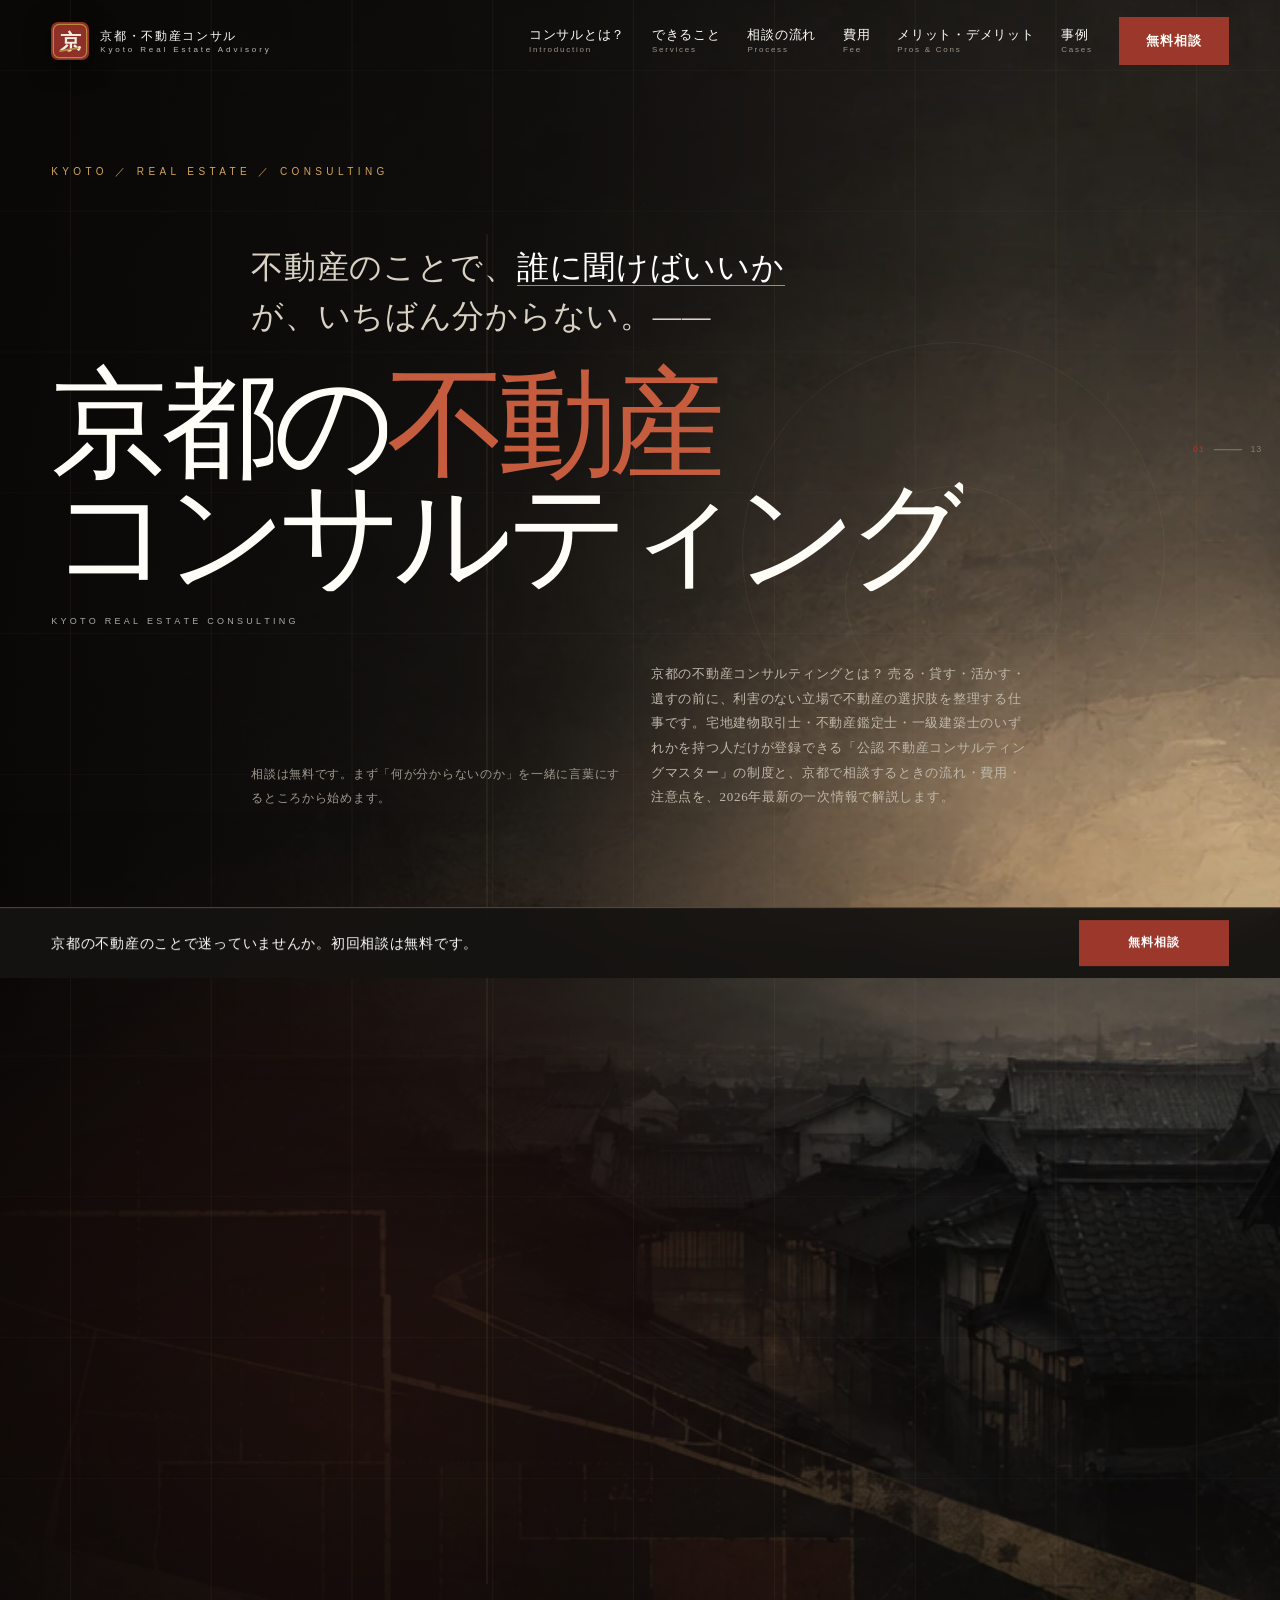
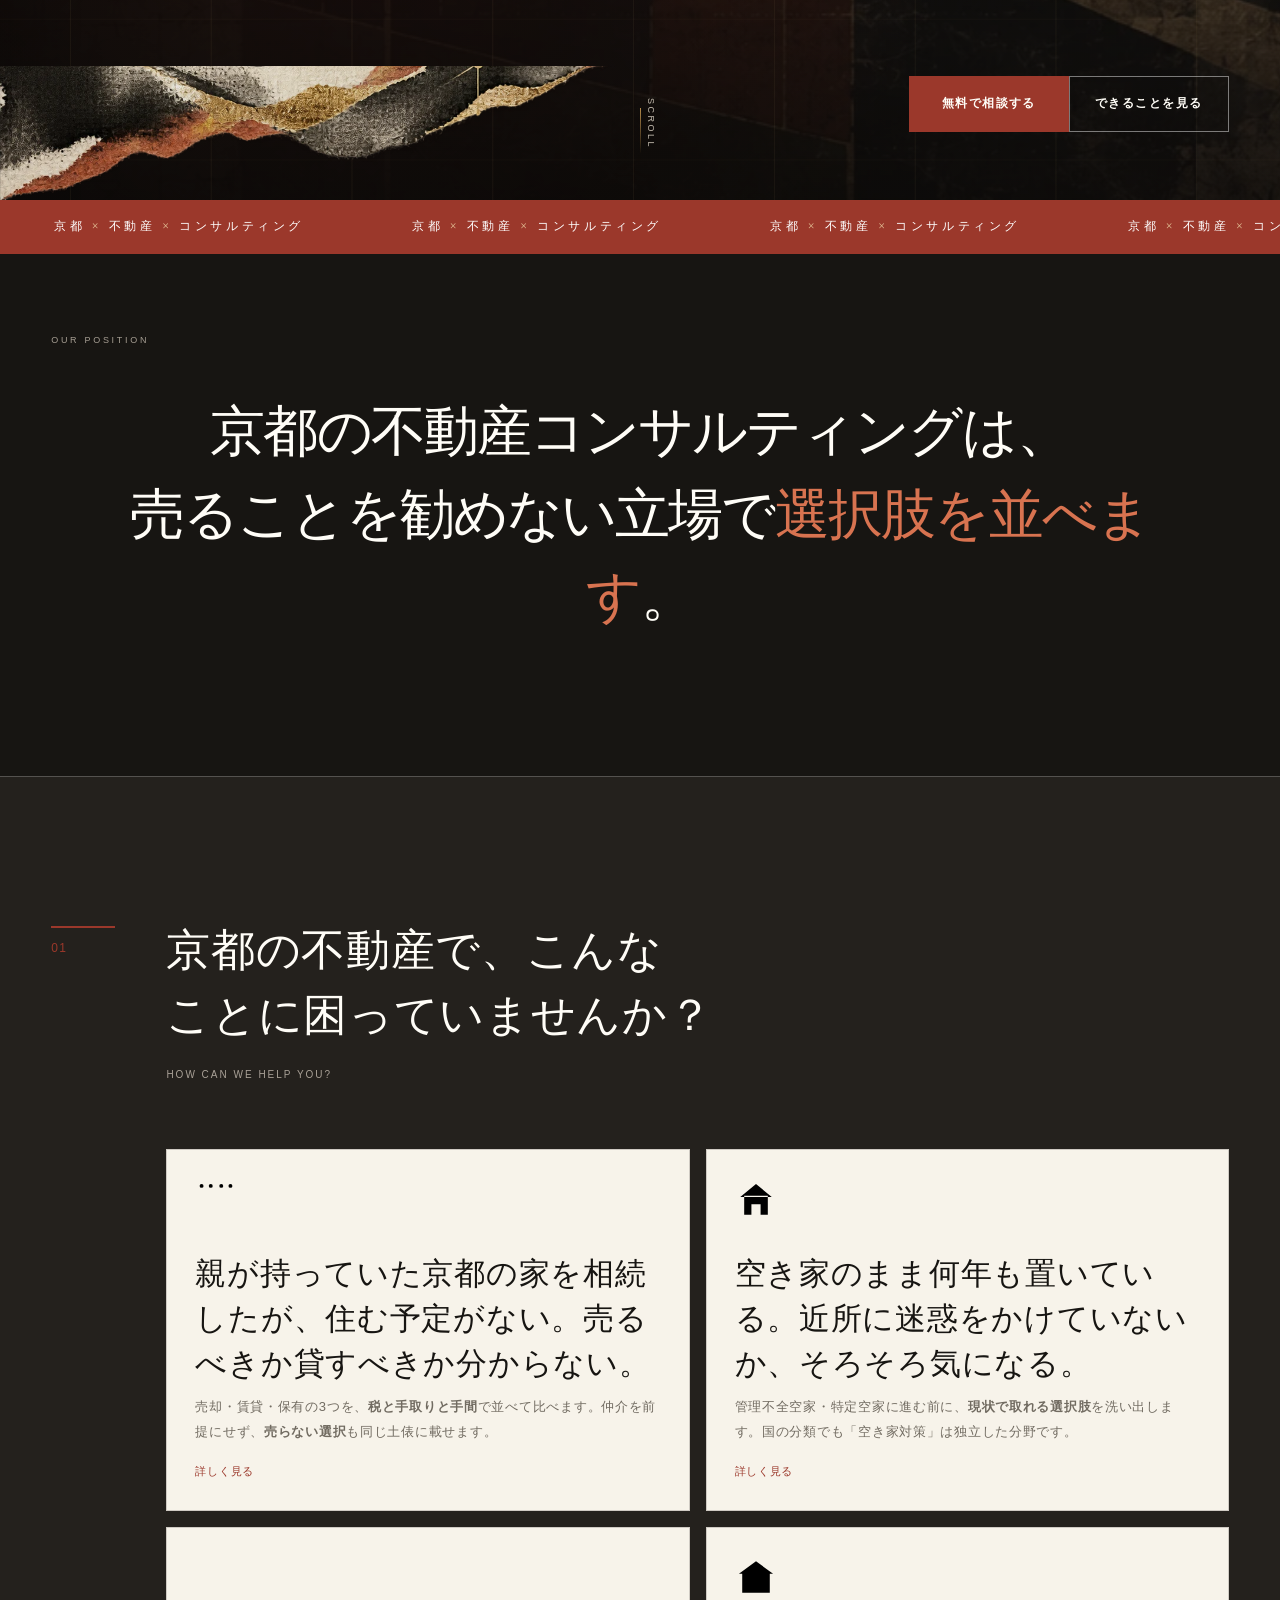
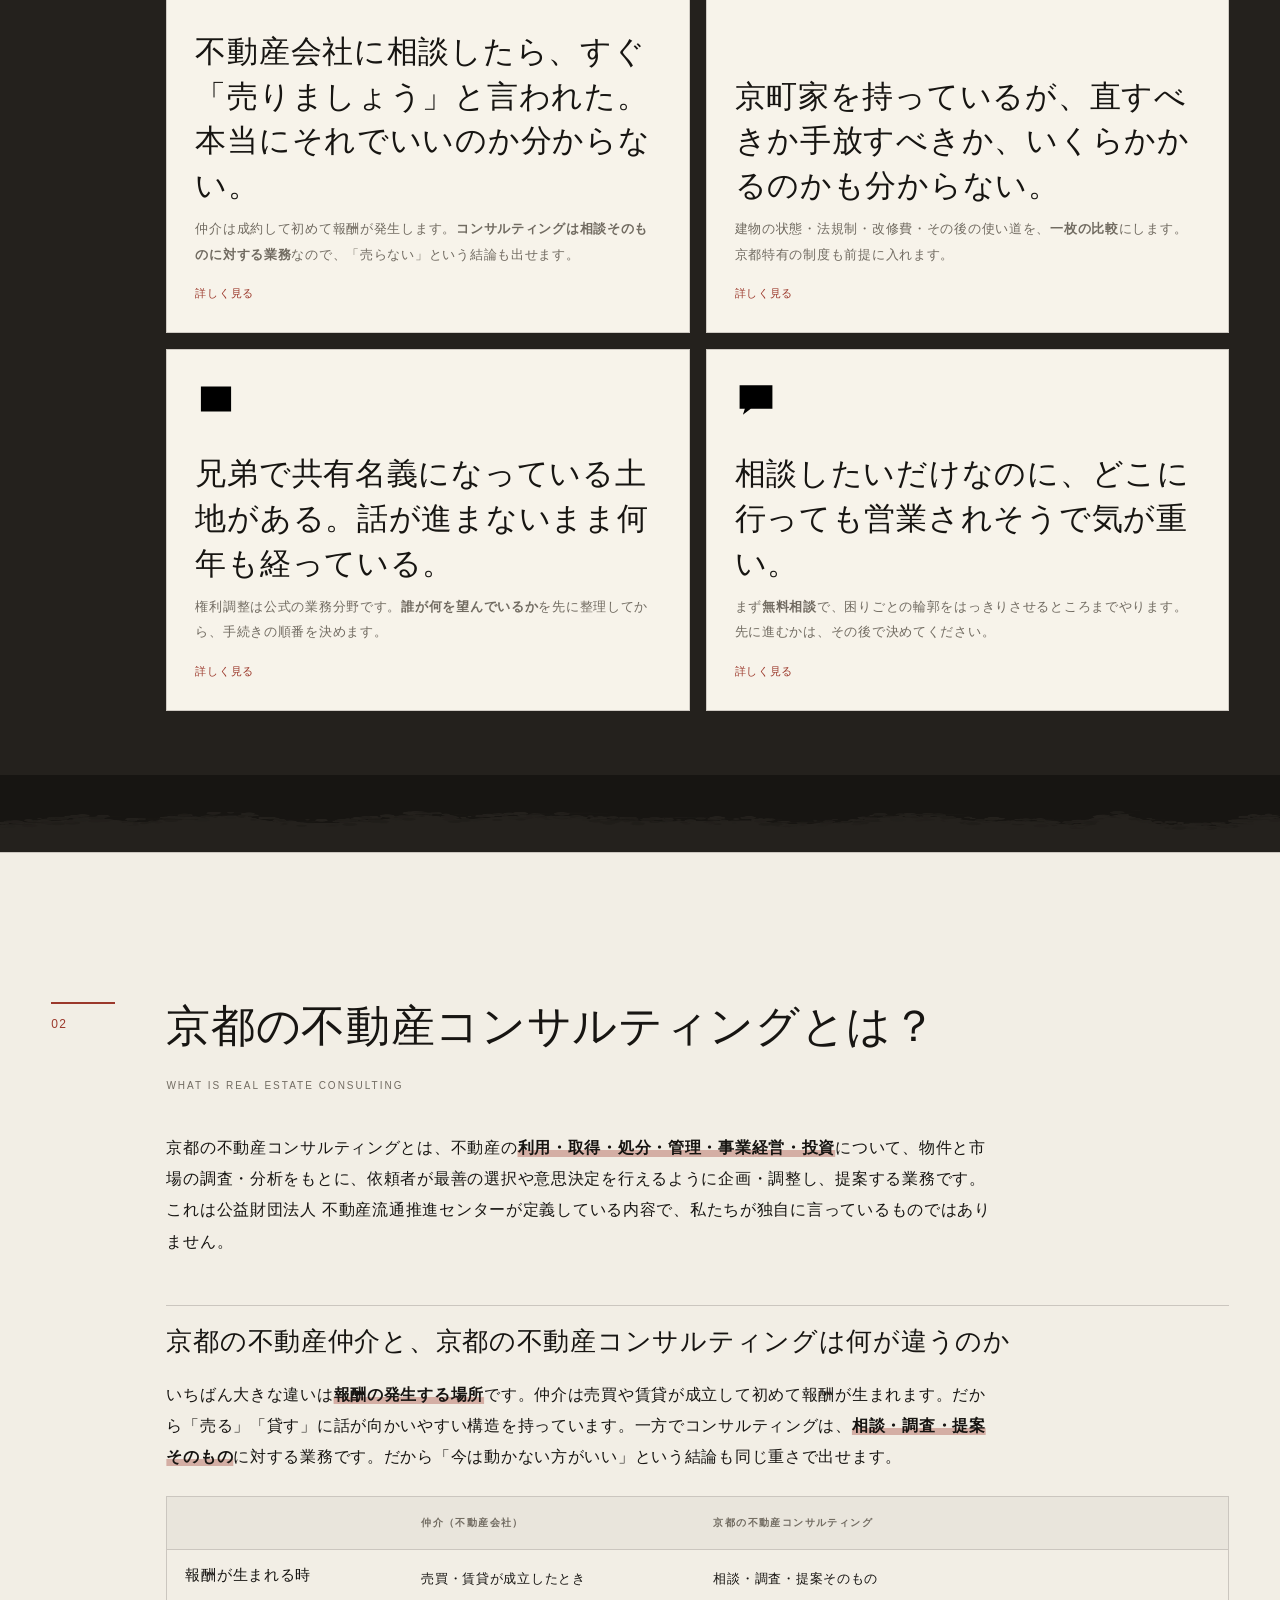
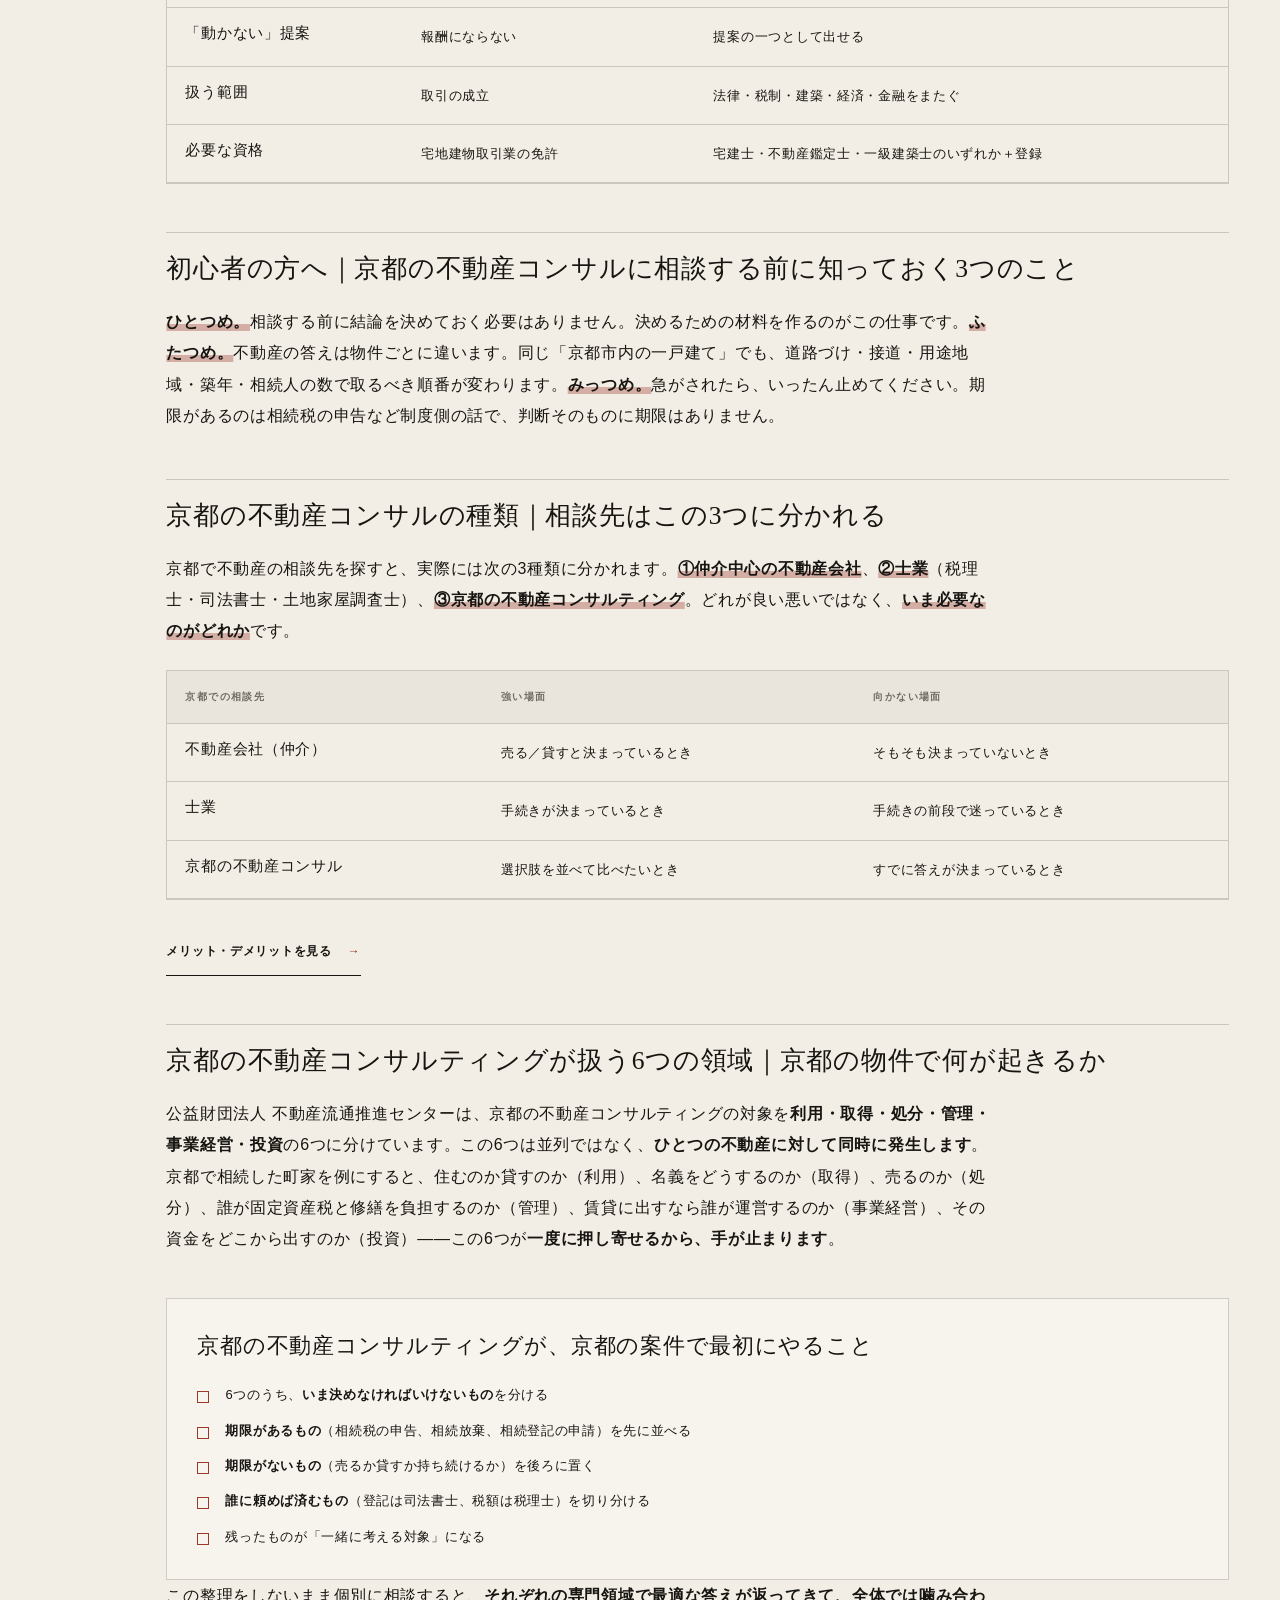
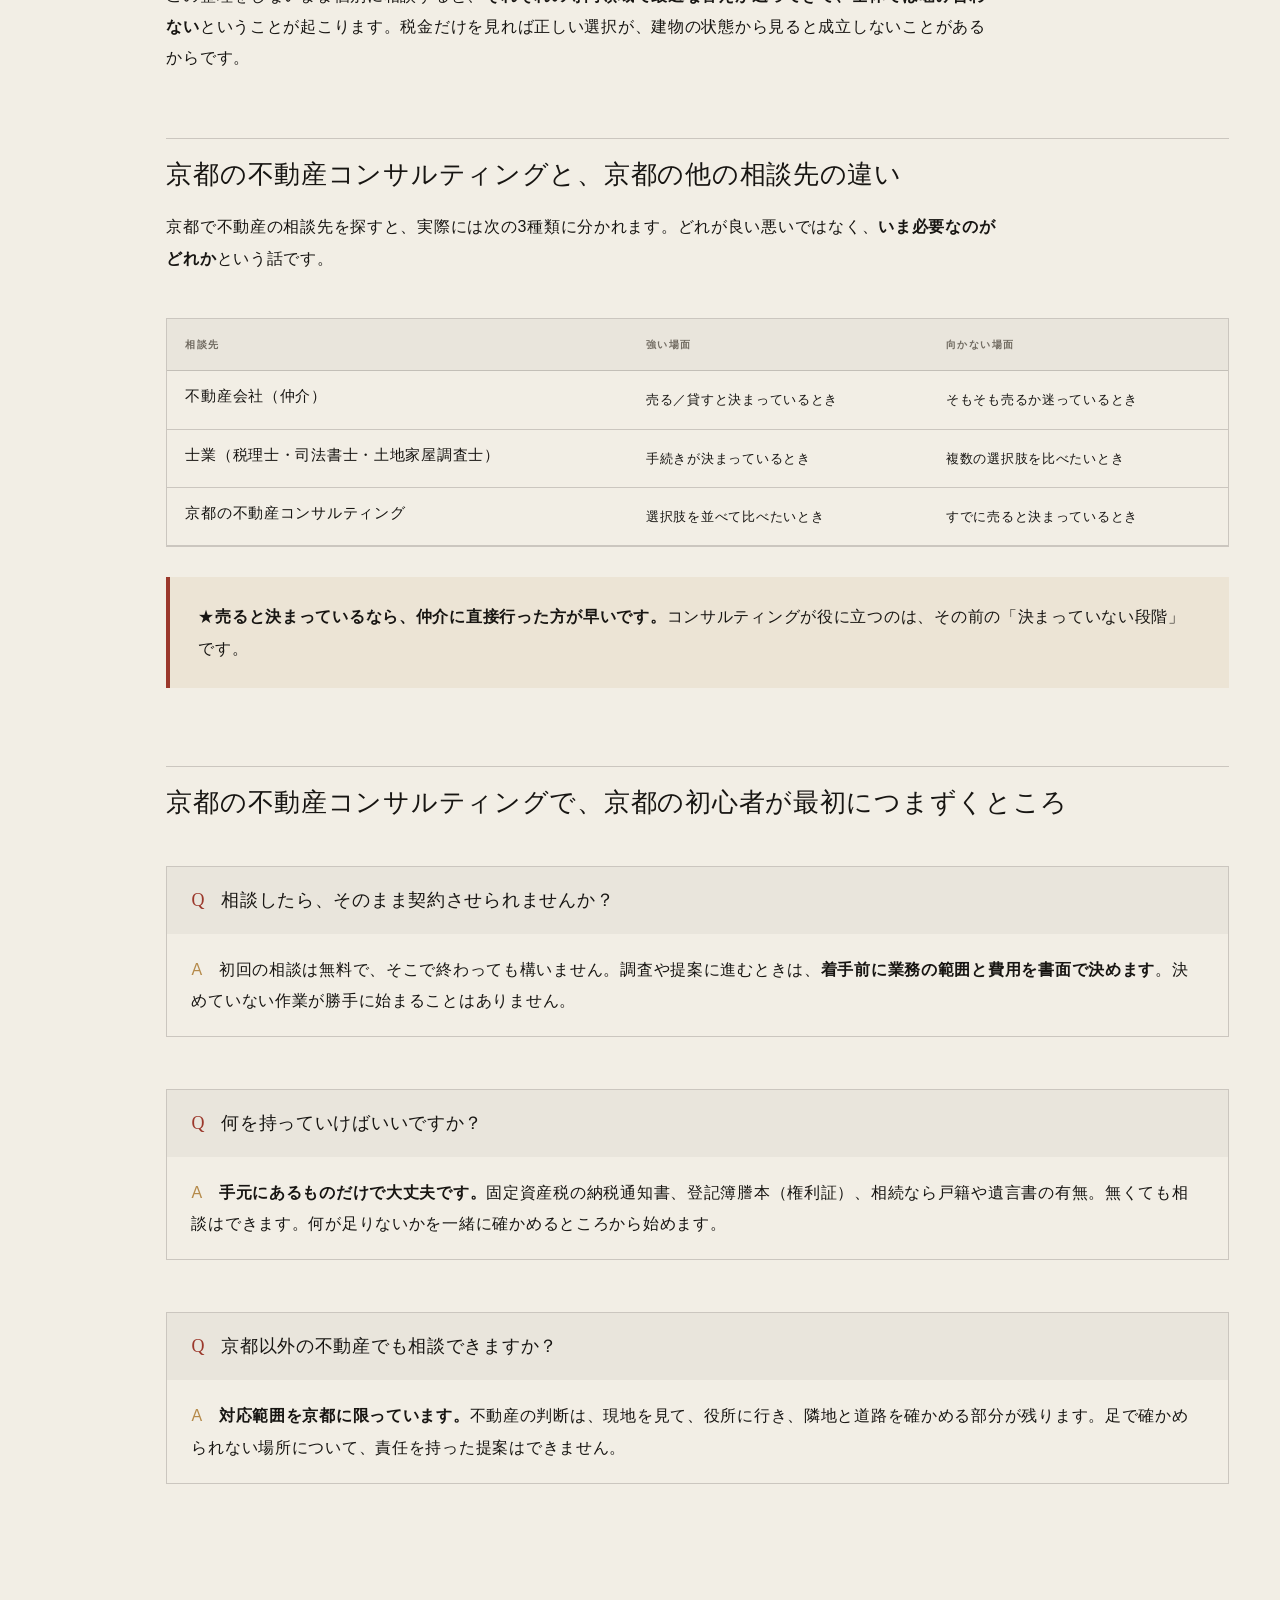
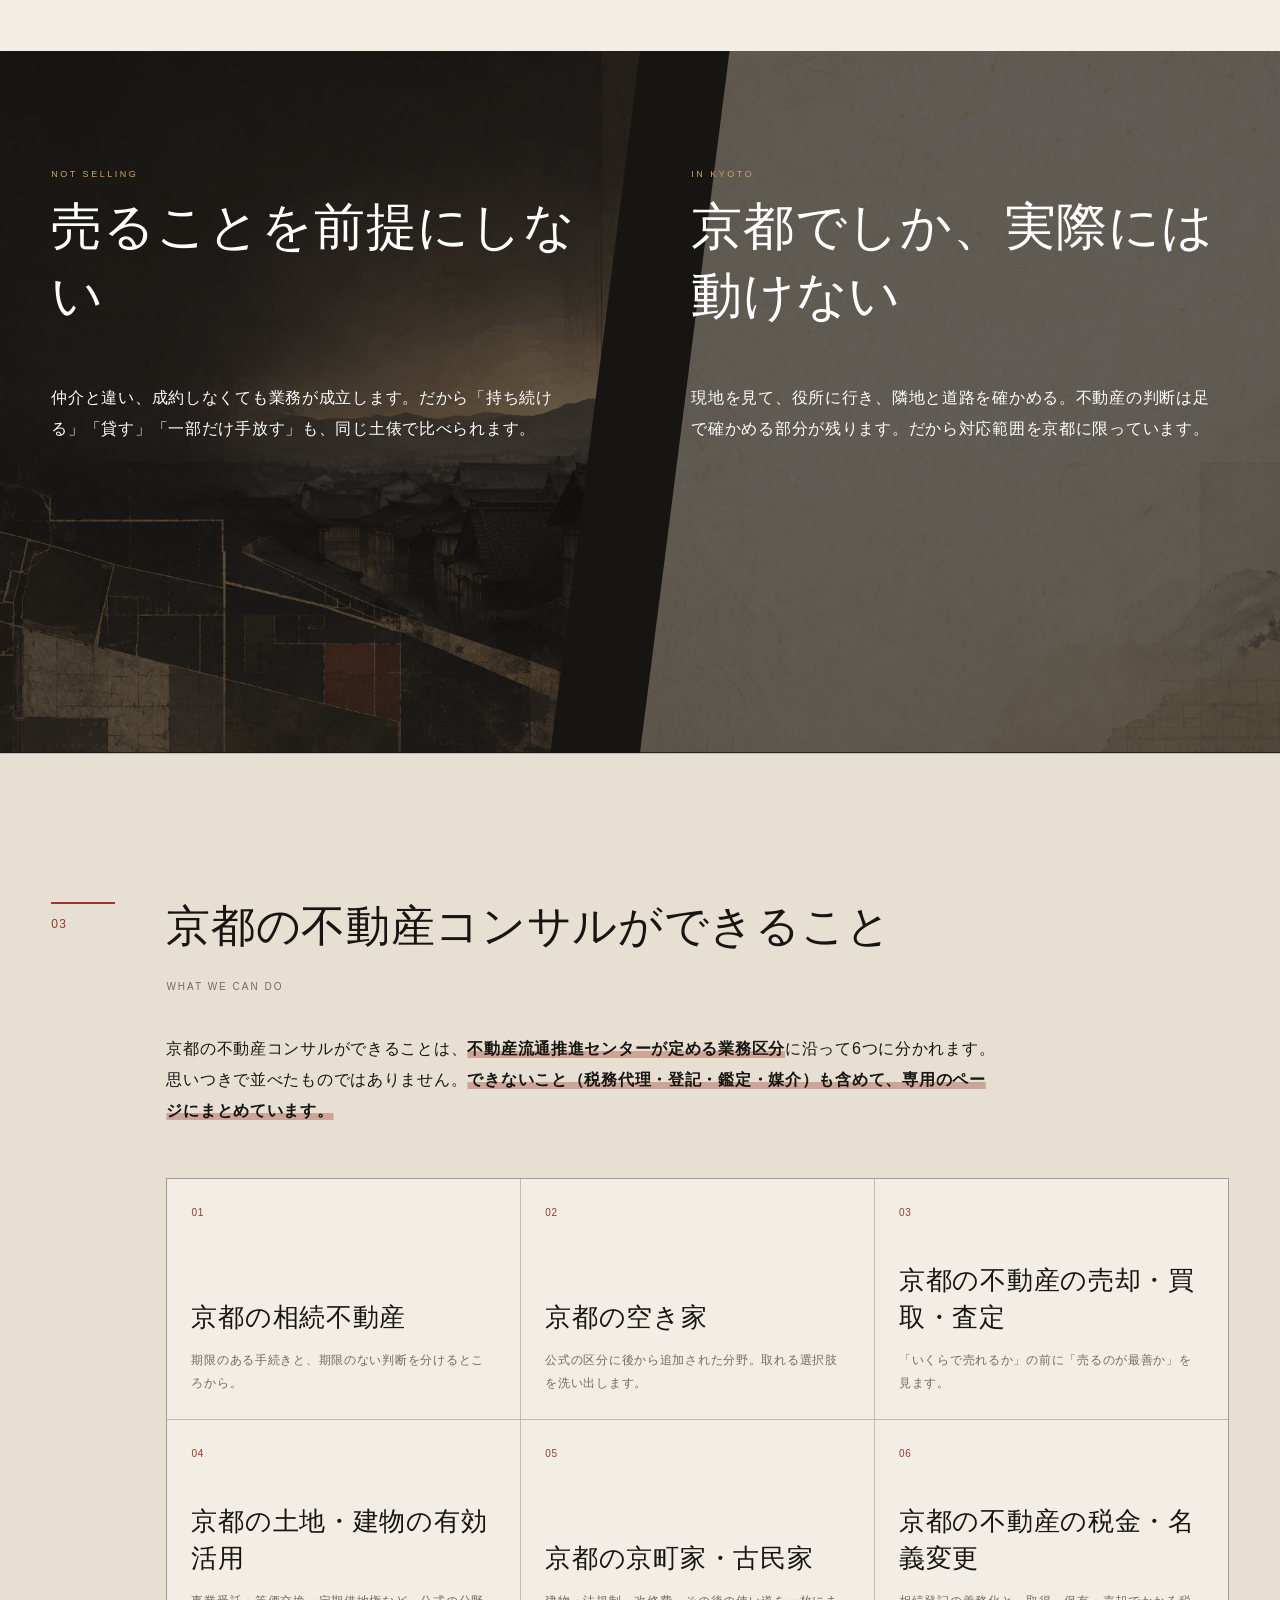
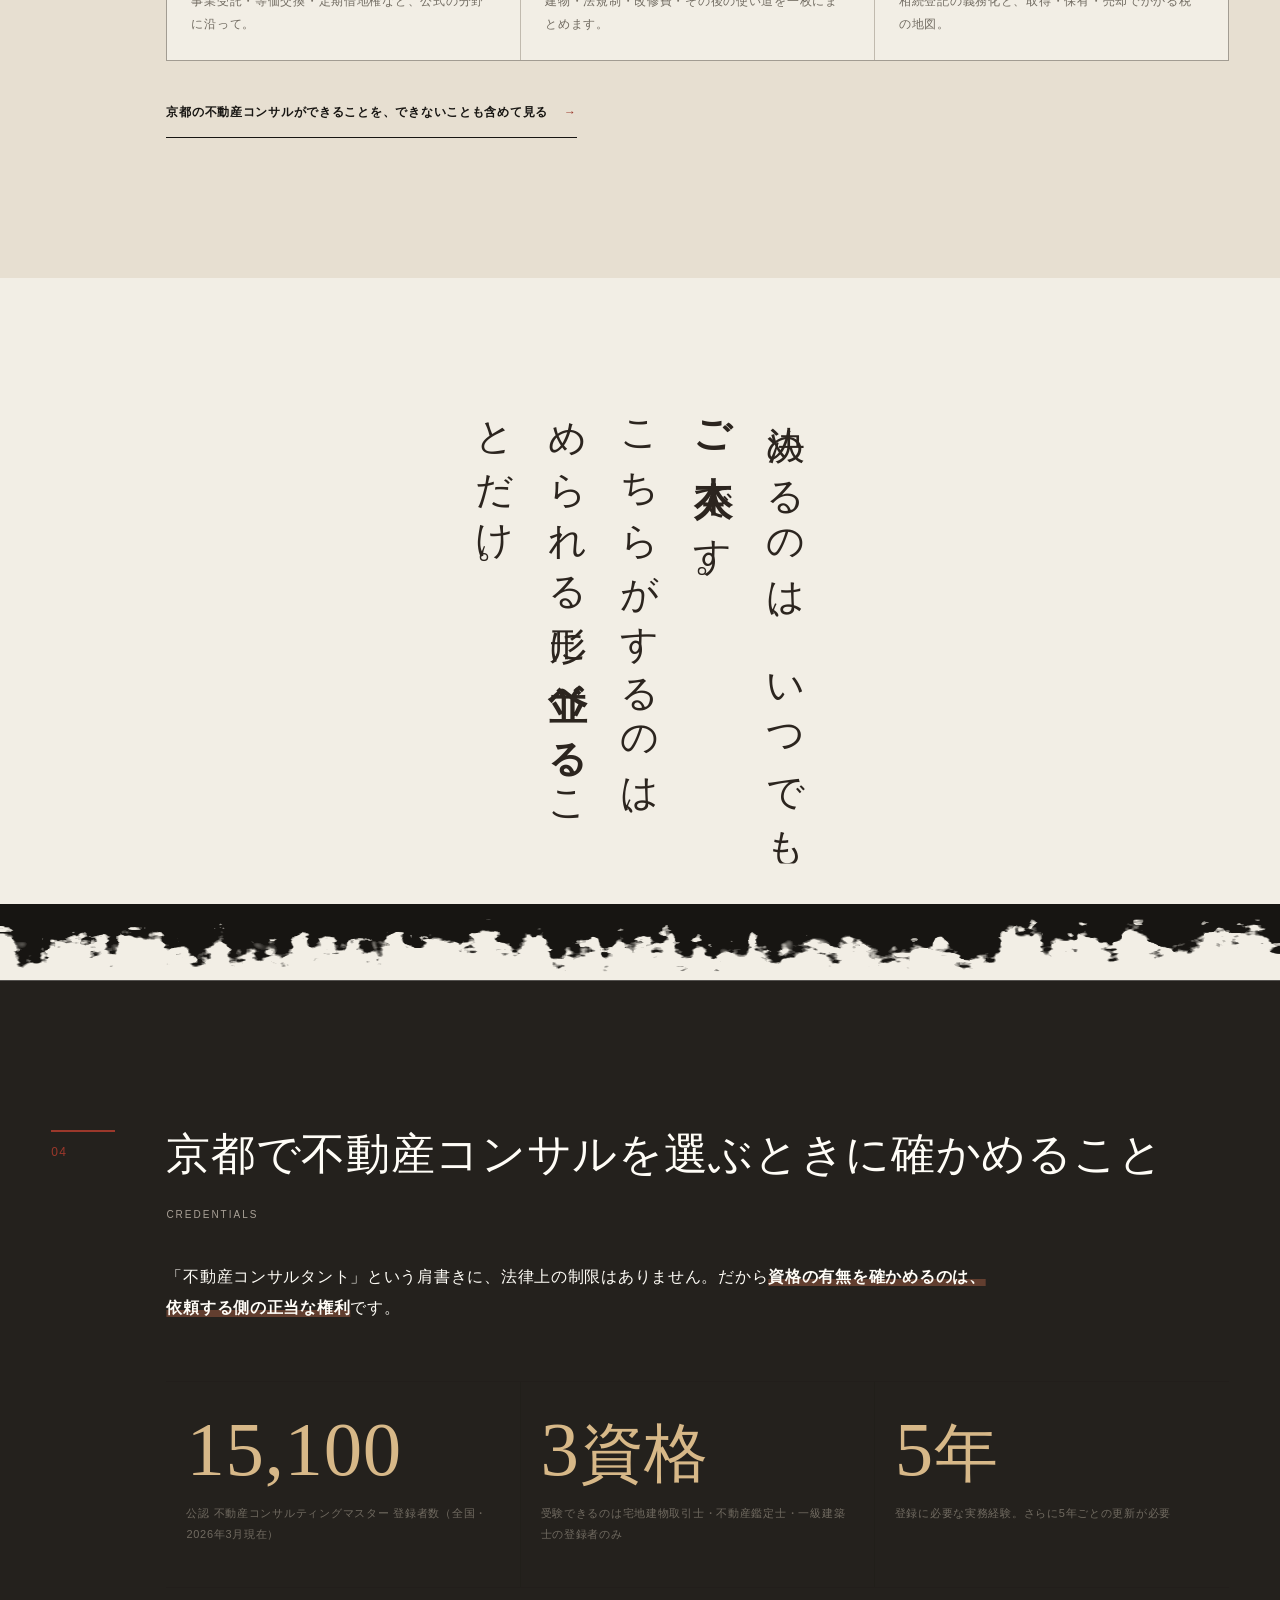
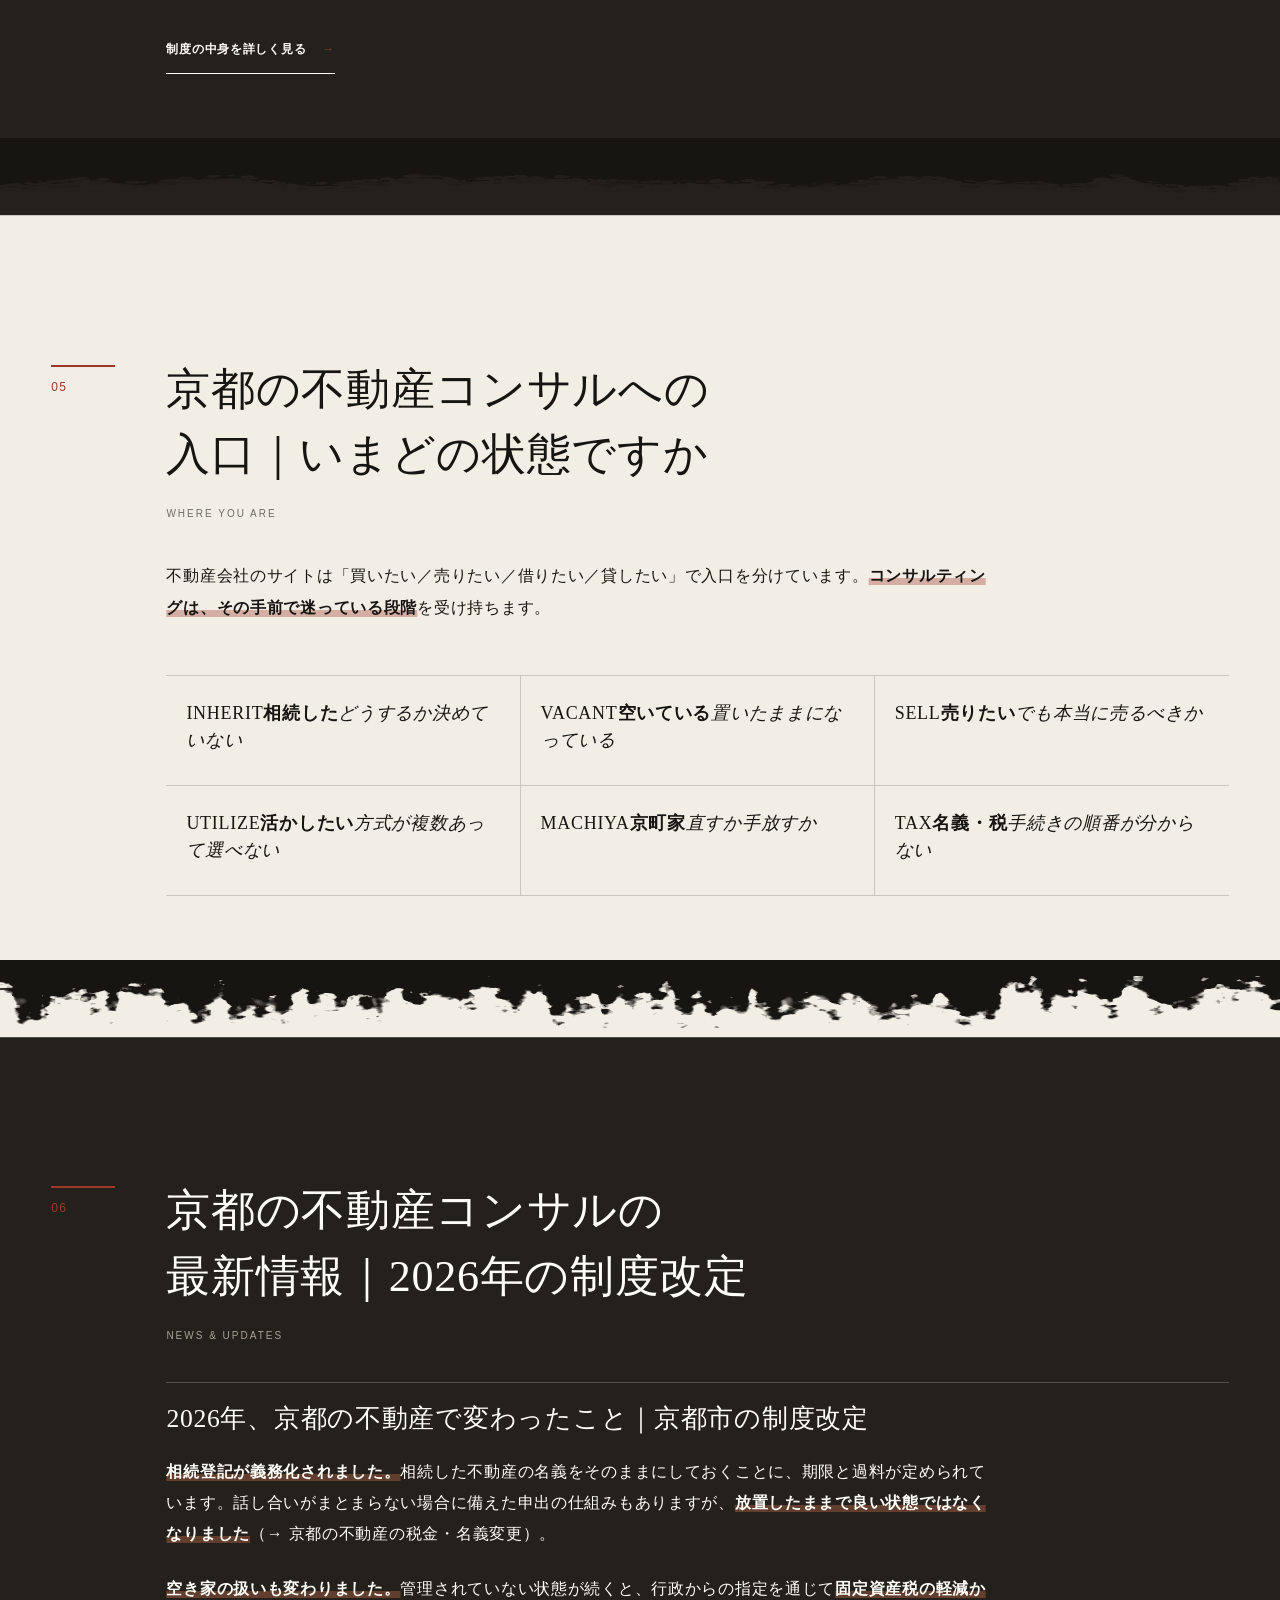
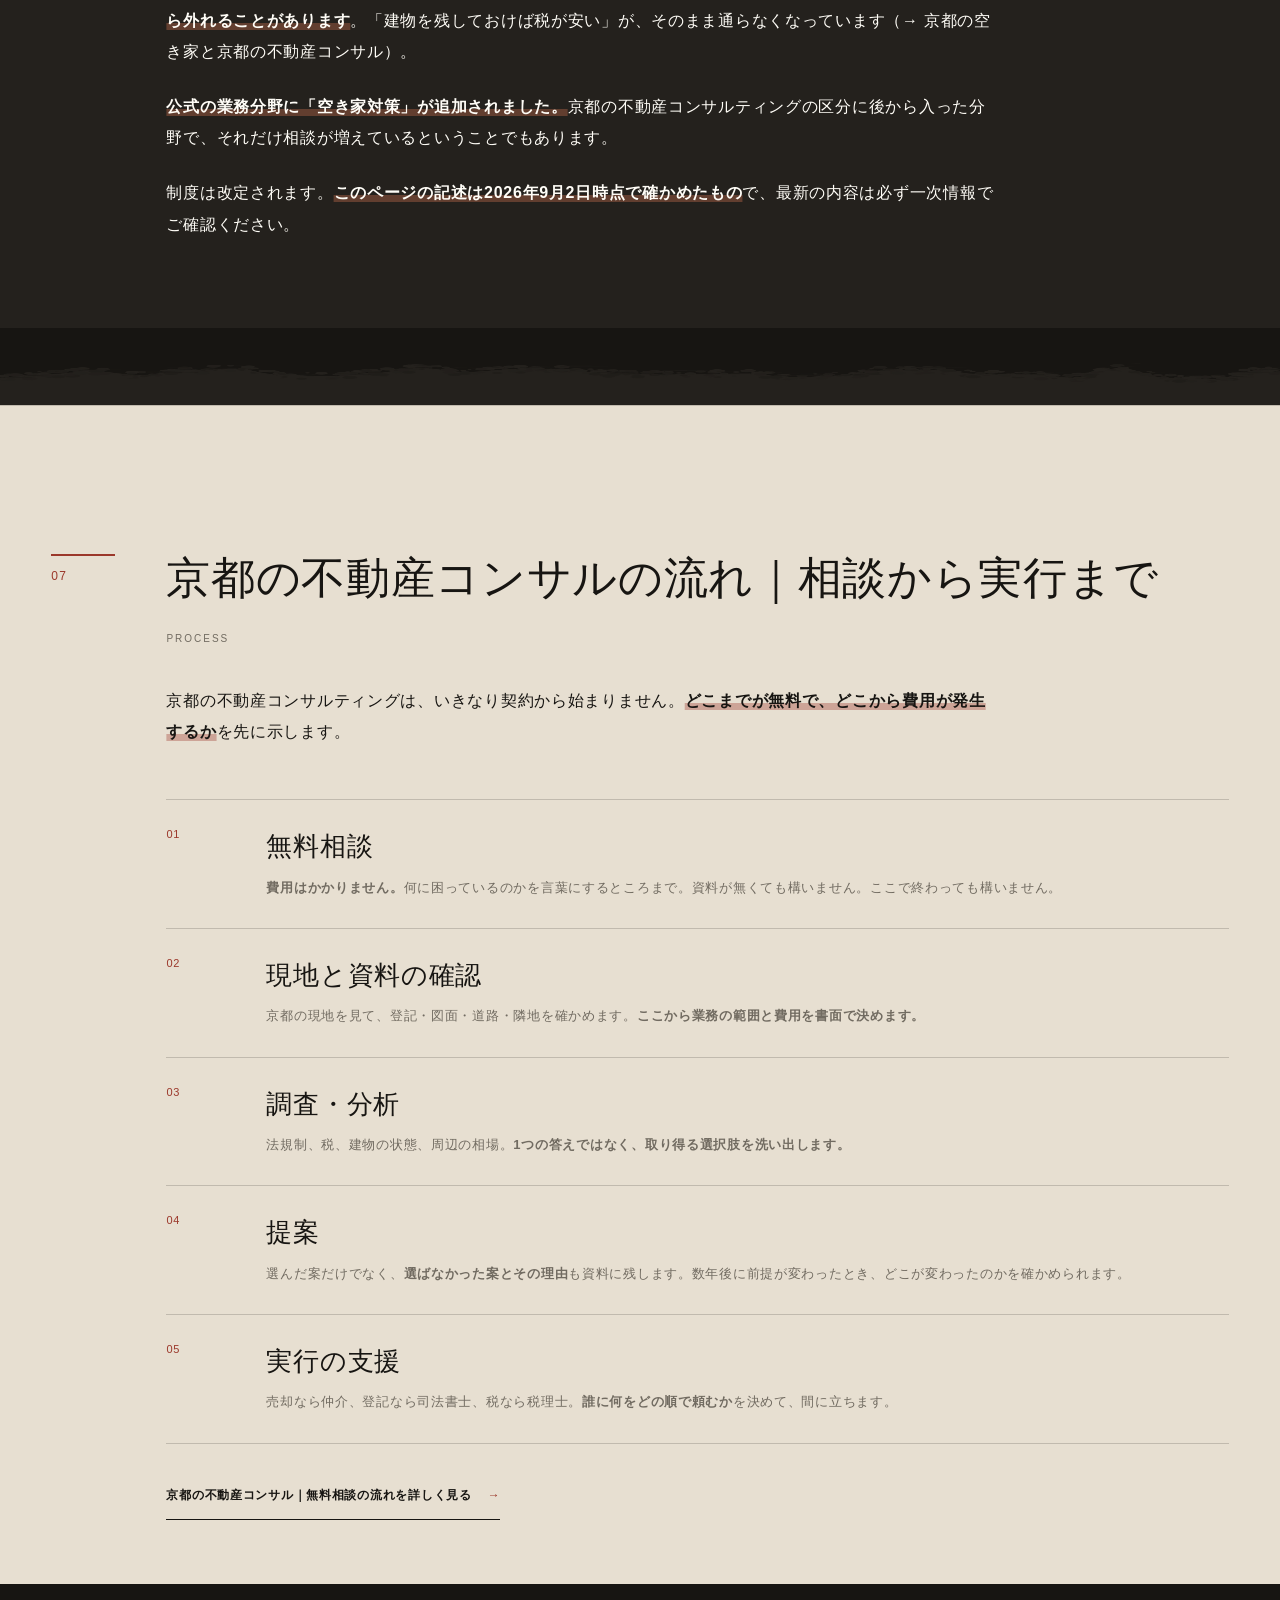
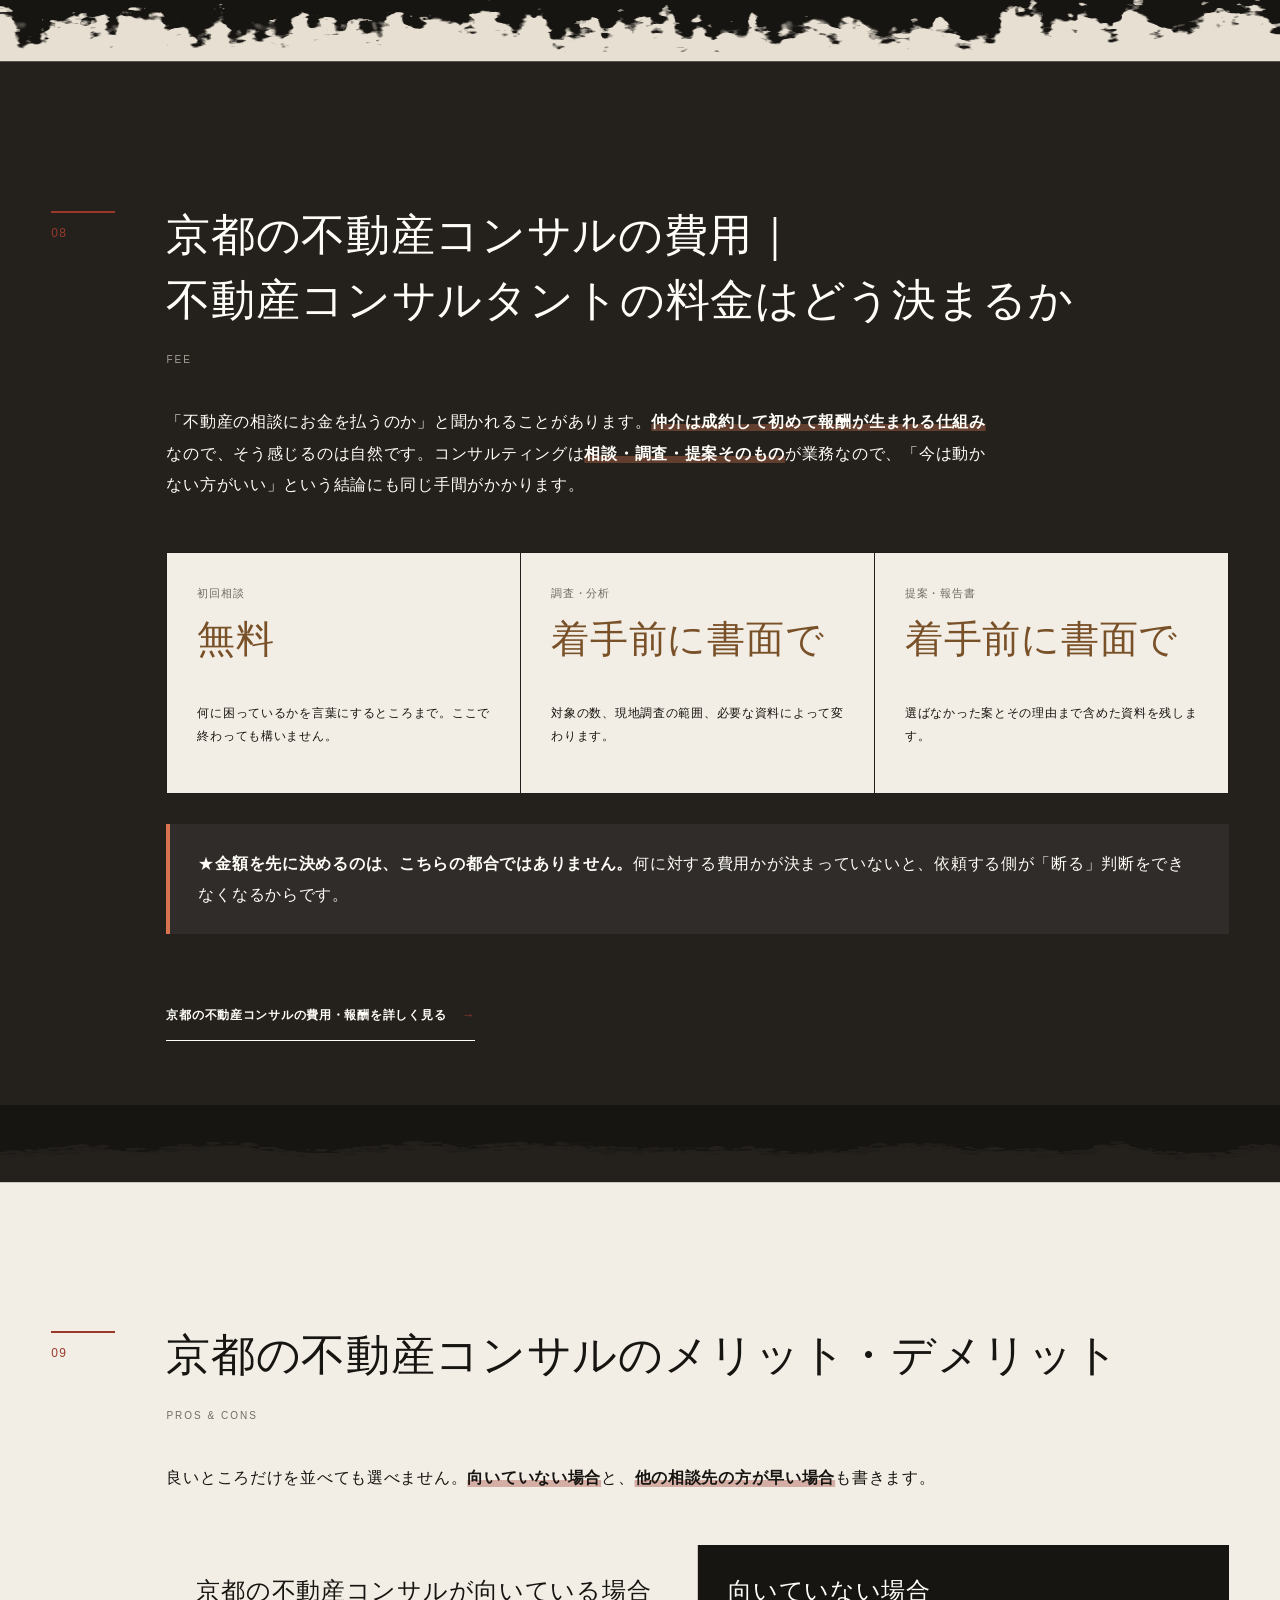
==== commit 89f57abe: "Fix reading layout and visibility across all 135 sections" ====
--- a/index.html
+++ b/index.html
@@ -39,9 +39,9 @@
 <link rel="manifest" href="site.webmanifest">
 <link rel="preload" as="image" href="img/kyoto-consult-hero-v1.webp" fetchpriority="high">
 <link rel="stylesheet" href="css/base.css?v=a2ab643b3f">
-<link rel="stylesheet" href="css/layouts.css?v=32592138ff">
+<link rel="stylesheet" href="css/layouts.css?v=2575b79964">
 <link rel="stylesheet" href="css/pages.css?v=bf270d7a61">
-<link rel="stylesheet" href="css/polish.css?v=67dad9574c">
+<link rel="stylesheet" href="css/polish.css?v=f5eed3057f">
 <script type="application/ld+json">{"@context":"https://schema.org","@graph":[{"@type":"WebSite","@id":"https://akatsuki-5648.github.io/kyoto-fudosan-consult/#website","url":"https://akatsuki-5648.github.io/kyoto-fudosan-consult/","name":"京都の不動産コンサルティング","inLanguage":"ja","thumbnailUrl":"https://akatsuki-5648.github.io/kyoto-fudosan-consult/img/og_top-v2.png"},{"@type":"ProfessionalService","@id":"https://akatsuki-5648.github.io/kyoto-fudosan-consult/#biz","name":"京都の不動産コンサルティング","url":"https://akatsuki-5648.github.io/kyoto-fudosan-consult/","logo":"https://akatsuki-5648.github.io/kyoto-fudosan-consult/icons/icon-512.png","image":"https://akatsuki-5648.github.io/kyoto-fudosan-consult/img/og_top-v2.png","areaServed":{"@type":"AdministrativeArea","name":"京都府"},"knowsAbout":["不動産コンサルティング","相続","空き家","京町家","不動産の売却","土地活用","不動産の税金"],"description":"京都の不動産について、売る・貸す・活かす・遺すの前に、利害のない立場で選択肢を整理する不動産コンサルティング。"},{"@type":"BreadcrumbList","@id":"https://akatsuki-5648.github.io/kyoto-fudosan-consult/#crumb","itemListElement":[{"@type":"ListItem","position":1,"name":"ホーム","item":"https://akatsuki-5648.github.io/kyoto-fudosan-consult/"}]},{"@type":"WebPage","@id":"https://akatsuki-5648.github.io/kyoto-fudosan-consult/#page","url":"https://akatsuki-5648.github.io/kyoto-fudosan-consult/","headline":"【最新2026版】京都で不動産のコンサルティング｜コンサルとは？","description":"京都で不動産のコンサルティングとは何か。売る・貸す・活かす・遺すの前に、利害のない立場で選択肢を並べます。宅地建物取引士・不動産鑑定士・一級建築士のいずれかを持つ人だけが登録できる公認 不動産コンサルティングマスター、無料相談から実行までの5段階、費用が発生する段階、相談先が3つに分かれる理由まで一次情報で整理。","inLanguage":"ja","image":"https://akatsuki-5648.github.io/kyoto-fudosan-consult/img/og_top-v2.png","isPartOf":{"@id":"https://akatsuki-5648.github.io/kyoto-fudosan-consult/#website"},"breadcrumb":{"@id":"https://akatsuki-5648.github.io/kyoto-fudosan-consult/#crumb"},"about":{"@id":"https://akatsuki-5648.github.io/kyoto-fudosan-consult/#biz"}}]}</script>
 
 </head>
--- a/css/layouts.css
+++ b/css/layouts.css
@@ -15,7 +15,7 @@
 .kfc-split{display:grid;grid-template-columns:repeat(2,1fr);min-height:78vh;background:#171512;color:#fff}.kfc-split__side{position:relative;padding:clamp(70px,9vw,140px) var(--gutter);overflow:hidden}.kfc-split__side::before{content:"";position:absolute;inset:0;background-size:cover;background-position:center;opacity:.34;transition:1.2s var(--ease)}.kfc-split__side--l::before{background-image:url("../img/kyoto-consult-hero-v1.webp");clip-path:polygon(0 0,100% 0,86% 100%,0 100%)}.kfc-split__side--r::before{background-image:url("../img/kyoto-consult-paper-v1.webp");clip-path:polygon(14% 0,100% 0,100% 100%,0 100%)}.kfc-split[data-kfc-active="1"] .kfc-split__side::before{transform:scale(1.05)}.kfc-split__side>*{position:relative}.kfc-split__k{font-size:9px;letter-spacing:.28em;color:#d3a557}.kfc-split__t{font:clamp(30px,4vw,60px)/1.35 var(--serif)}.kfc-split__d{max-width:520px}.kfc-cta{text-align:center;padding:var(--space) var(--gutter);background:var(--wine);color:#fff}.kfc-cta__sub{font-size:10px;letter-spacing:.3em}.kfc-cta__t{font:clamp(35px,5vw,74px)/1.3 var(--serif)}.kfc-cta__d{max-width:660px;margin:0 auto 30px}.kfc-cta__btn{display:inline-grid;place-items:center;min-width:220px;height:62px;background:#fff;color:var(--wine);font-weight:700}
 
 /* 1 service atlas */
-.kfc-layout--atlas{background:#ddd3c4;padding:var(--gutter);display:grid;grid-template-columns:repeat(12,1fr);gap:var(--gutter)}.kfc-layout--atlas>.kfc-sec{grid-column:span 6;border:1px solid var(--line);padding:clamp(52px,6vw,90px) 0}.kfc-layout--atlas>#fields,.kfc-layout--atlas>#realcases,.kfc-layout--atlas>#summary,.kfc-layout--atlas>#faq,.kfc-layout--atlas>#related{grid-column:1/-1}.kfc-layout--atlas>.kfc-sec>.kfc-wrap{width:calc(100% - 56px);display:block}.kfc-layout--atlas .kfc-sec__no{float:right}.kfc-layout--atlas .kfc-sec__h{font-size:clamp(29px,3.2vw,48px);margin-bottom:28px}.kfc-layout--atlas .kfc-sec__en{margin-bottom:40px}.kfc-layout--atlas .kfc-read{max-width:none}.kfc-layout--atlas .kfc-cards{grid-template-columns:repeat(2,1fr)}.kfc-layout--atlas>#fields .kfc-card[data-reveal]{opacity:1;clip-path:inset(0);transform:none}
+.kfc-layout--atlas{background:#ddd3c4;padding:var(--gutter);display:grid;grid-template-columns:repeat(12,1fr);gap:var(--gutter)}.kfc-layout--atlas>.kfc-sec{grid-column:span 6;border:1px solid var(--line);padding:clamp(52px,6vw,90px) 0}.kfc-layout--atlas>#fields,.kfc-layout--atlas>#realcases,.kfc-layout--atlas>#summary,.kfc-layout--atlas>#faq,.kfc-layout--atlas>#related,.kfc-layout--atlas>.kfc-lead,.kfc-layout--atlas>.kfc-cut{grid-column:1/-1}.kfc-layout--atlas>.kfc-sec>.kfc-wrap{width:calc(100% - 56px);display:block}.kfc-layout--atlas .kfc-sec__no{float:right}.kfc-layout--atlas .kfc-sec__h{font-size:clamp(29px,3.2vw,48px);margin-bottom:28px}.kfc-layout--atlas .kfc-sec__en{margin-bottom:40px}.kfc-layout--atlas .kfc-read{max-width:none}.kfc-layout--atlas .kfc-cards{grid-template-columns:repeat(2,1fr)}
 /* 2 balance sheet */
 .kfc-layout--balance{display:grid;grid-template-columns:repeat(2,minmax(0,1fr));background:#152019}.kfc-layout--balance>#fit,.kfc-layout--balance>#compare,.kfc-layout--balance>#value,.kfc-layout--balance>.kfc-lead,.kfc-layout--balance>.kfc-cut,.kfc-layout--balance>#faq,.kfc-layout--balance>#related{grid-column:1/-1}.kfc-layout--balance>#pros{background:#ece6da}.kfc-layout--balance>#cons{background:#18211b}.kfc-layout--balance>#pros>.kfc-wrap,.kfc-layout--balance>#cons>.kfc-wrap{width:calc(100% - var(--gutter)*2);display:block}.kfc-layout--balance>#pros .kfc-sec__h,.kfc-layout--balance>#cons .kfc-sec__h{font-size:clamp(34px,4vw,62px);min-height:3em}.kfc-layout--balance>#pros .kfc-read,.kfc-layout--balance>#cons .kfc-read{max-width:none}
 /* 3 fee ledger */
--- a/css/polish.css
+++ b/css/polish.css
@@ -36,3 +36,247 @@
   .kfc-layout--market>#satei .kfc-read,.kfc-layout--market>#souba .kfc-read,
   .kfc-layout--conversation .kfc-read,.kfc-layout--conversation .kfc-table{width:100%;min-width:0}
 }
+
+/* Reading architecture: chapters share an axis; their content supplies the variety.
+   Never put a whole prose chapter in a decorative half/third-width grid cell. */
+#kfc-main .kfc-layout {
+  display:block;
+  padding:0;
+}
+#kfc-main .kfc-layout > .kfc-sec {
+  display:block;
+  width:100%;
+  min-height:0;
+  margin:0;
+  padding:clamp(72px,8vw,116px) 0;
+  transform:none;
+  clip-path:none;
+  box-shadow:none;
+  border:0;
+  border-top:1px solid var(--line);
+  background-color:var(--paper);
+  color:var(--ink);
+}
+#kfc-main .kfc-layout > .kfc-sec--tint {background-color:var(--paper2)}
+#kfc-main .kfc-layout > .kfc-sec--dark {background-color:var(--page-deep);color:var(--white)}
+#kfc-main .kfc-sec > .kfc-wrap {
+  display:grid;
+  width:min(calc(100% - var(--gutter)*2),var(--max));
+  grid-template-columns:64px minmax(0,1fr);
+  grid-template-rows:none;
+  gap:0 clamp(24px,4vw,64px);
+  align-items:start;
+}
+#kfc-main .kfc-sec > .kfc-wrap > * {
+  grid-column:2;
+  grid-row:auto;
+  min-width:0;
+  max-width:100%;
+}
+#kfc-main .kfc-sec > .kfc-wrap > .kfc-sec__no {
+  display:block;
+  grid-column:1;
+  grid-row:1 / 4;
+  float:none;
+  margin:8px 0 0;
+  padding-top:12px;
+  border-top:2px solid currentColor;
+  font:12px/1.4 var(--sans);
+  letter-spacing:.12em;
+  text-align:left;
+}
+#kfc-main .kfc-sec > .kfc-wrap > .kfc-sec__h {
+  grid-column:2;
+  grid-row:1;
+  width:min(100%,1000px);
+  min-height:0;
+  margin:0;
+  font:400 clamp(30px,3.45vw,50px)/1.48 var(--serif);
+  letter-spacing:.015em;
+  text-wrap:balance;
+  overflow-wrap:break-word;
+  word-break:normal;
+  word-break:auto-phrase;
+}
+#kfc-main .kfc-sec > .kfc-wrap > .kfc-sec__en {
+  grid-column:2;
+  grid-row:2;
+  width:auto;
+  margin:18px 0 38px;
+  writing-mode:horizontal-tb;
+  justify-self:start;
+  font-size:10px;
+  line-height:1.7;
+  letter-spacing:.2em;
+}
+#kfc-main .kfc-sec > .kfc-wrap > .kfc-read {
+  grid-column:2;
+  grid-row:auto;
+  width:100%;
+  max-width:100%;
+  margin-top:0;
+  padding:0;
+  border:0;
+  font-size:16px;
+  line-height:1.95;
+}
+#kfc-main .kfc-read > p,
+#kfc-main .kfc-sec > .kfc-wrap > p:not([class]) {
+  max-width:52em;
+}
+#kfc-main .kfc-sec > .kfc-wrap > :is(.kfc-cards,.kfc-help,.kfc-use,.kfc-step,.kfc-price,.kfc-figures,.kfc-vs,.kfc-table,.kfc-check) {
+  margin-top:28px;
+}
+#kfc-main .kfc-sec > .kfc-wrap > .kfc-more {margin-top:28px}
+#kfc-main .kfc-layout > :is(.kfc-lead,.kfc-cut) {
+  grid-column:auto;
+  width:100%;
+  max-width:none;
+  transform:none;
+  clip-path:none;
+}
+#kfc-main .kfc-layout > .kfc-lead {
+  min-height:0;
+  margin:0;
+  padding:clamp(72px,9vw,128px) 0;
+}
+#kfc-main .kfc-lead__t {
+  width:min(100%,1050px);
+  margin-inline:auto;
+  font-size:clamp(32px,4.3vw,62px);
+  line-height:1.5;
+}
+#kfc-main .kfc-sec--dark {border-top-color:var(--line-l)}
+#kfc-main .kfc-layout .kfc-cards {grid-template-columns:repeat(3,minmax(0,1fr))}
+#kfc-main .kfc-card {min-height:240px}
+#kfc-main .kfc-card__t {margin-top:30px}
+#kfc-main #related .kfc-card {min-height:210px}
+#kfc-main #related .kfc-sec__en {margin-bottom:8px}
+
+/* Distinct information treatments, without moving the reading axis. */
+#kfc-main .kfc-layout--atlas #fields .kfc-cards {
+  grid-template-columns:repeat(2,minmax(0,1fr));
+  gap:16px;
+  border:0;
+  background:transparent;
+}
+#kfc-main .kfc-layout--atlas #fields .kfc-card {
+  border-top:3px solid var(--page-accent);
+  background:#fffaf0;
+}
+#kfc-main .kfc-layout--balance > #pros {border-left:8px solid #75886c}
+#kfc-main .kfc-layout--balance > #cons {border-left:8px solid #c39a57}
+#kfc-main .kfc-layout--ledger > .kfc-sec {
+  background-image:linear-gradient(90deg,transparent 0,transparent calc(var(--gutter) + 31px),#b58a4a24 calc(var(--gutter) + 31px),#b58a4a24 calc(var(--gutter) + 32px),transparent calc(var(--gutter) + 32px));
+}
+#kfc-main .kfc-layout--ledger #pricing .kfc-price__i:nth-child(2) {transform:none}
+#kfc-main .kfc-layout--timeline::before,
+#kfc-main .kfc-layout--timeline > .kfc-sec::before {display:none}
+#kfc-main .kfc-layout--timeline .kfc-step {border:0}
+#kfc-main .kfc-layout--timeline #steps .kfc-read {border-left:1px solid #819578;padding-left:32px}
+#kfc-main .kfc-layout--timeline #steps .kfc-sub {position:relative;border-top:0}
+#kfc-main .kfc-layout--timeline #steps .kfc-sub::before {
+  content:"";
+  position:absolute;
+  left:-38px;
+  top:30px;
+  width:11px;
+  height:11px;
+  border-radius:50%;
+  background:#5c7553;
+  box-shadow:0 0 0 5px var(--paper);
+}
+#kfc-main .kfc-layout--timeline .kfc-step__i {
+  position:relative;
+  grid-template-columns:64px minmax(0,1fr);
+  border-bottom:0;
+  padding:20px 0 34px;
+}
+#kfc-main .kfc-layout--timeline .kfc-step__i::before {
+  content:"";
+  position:absolute;
+  top:40px;
+  bottom:0;
+  left:24px;
+  border-left:1px solid #819578;
+}
+#kfc-main .kfc-layout--timeline .kfc-step__i:last-child::before {display:none}
+#kfc-main .kfc-layout--timeline .kfc-step__n {
+  width:48px;
+  height:48px;
+  display:grid;
+  place-items:center;
+  border:1px solid #819578;
+  border-radius:50%;
+  background:var(--paper);
+  z-index:1;
+}
+#kfc-main .kfc-layout--deadline > .kfc-sec {clip-path:none}
+#kfc-main .kfc-layout--deadline > #deadline {border-top:8px solid #cd9b54}
+#kfc-main .kfc-layout--triage > :is(#official,#tax,#keep) {min-height:0}
+#kfc-main .kfc-layout--triage > #official {border-top:8px solid #879771}
+#kfc-main .kfc-layout--triage > #tax {border-top:8px solid #c89545}
+#kfc-main .kfc-layout--triage > #keep {border-top:8px solid #92674d}
+#kfc-main .kfc-layout--market > :is(#satei,#souba) {min-height:0;display:block}
+#kfc-main .kfc-layout--market .kfc-check {border-left:4px solid #4e8879}
+#kfc-main .kfc-layout--parcel > #methods {
+  background-image:linear-gradient(#947d5220 1px,transparent 1px),linear-gradient(90deg,#947d5220 1px,transparent 1px);
+  background-size:40px 40px;
+}
+#kfc-main .kfc-layout--heritage > .kfc-sec {border-left:8px solid #8f4432}
+#kfc-main .kfc-layout--heritage > #ordinance {border-top:8px solid var(--verm);border-bottom:0}
+#kfc-main .kfc-layout--accounting .kfc-table {background:var(--paper)}
+#kfc-main .kfc-layout--accounting .kfc-sec--dark .kfc-table {background:#152536}
+#kfc-main .kfc-layout--credential > .kfc-sec {transform:none;border-top:1px solid #8e774d}
+#kfc-main .kfc-layout--credential .kfc-check {border:1px solid #a68c5a}
+#kfc-main .kfc-layout--casefiles > .kfc-sec {box-shadow:none}
+#kfc-main .kfc-layout--casefiles #casetypes .kfc-cards {grid-template-columns:repeat(2,minmax(0,1fr))}
+#kfc-main .kfc-layout--casefiles #casetypes .kfc-card {border-top:4px solid var(--verm)}
+#kfc-main .kfc-layout--conversation > #window {min-height:0;border-top:8px solid #cfa369}
+#kfc-main .kfc-layout--conversation > #firstday {min-height:0}
+
+/* Wide navigation and comparison components need room, not nested tiny columns. */
+#kfc-main .kfc-help {grid-template-columns:repeat(2,minmax(0,1fr));gap:16px}
+#kfc-main .kfc-help__i:nth-child(n) {grid-column:auto;min-height:250px}
+#kfc-main .kfc-table {max-width:100%}
+#kfc-main .kfc-price__i {min-width:0}
+.kfc-price__i {color:var(--ink)}
+.kfc-price__v {color:#795129}
+.kfc-layout--ledger .kfc-price__i:nth-child(2) .kfc-price__v {color:#ecd0a0}
+.kfc-layout--ledger .kfc-price__i:nth-child(2) .kfc-price__t {color:#ddc8b5}
+.kfc-sec--dark .kfc-figures__n {color:#d7b888}
+#kfc-main .kfc-two > div {min-width:0}
+#kfc-main .kfc-vs > .kfc-vs__i--b {background:var(--ink);color:var(--white)}
+/* Reading copy must never depend on an observer reaching a visibility threshold. */
+#kfc-main :is(.kfc-sec,.kfc-lead) [data-reveal] {
+  opacity:1;
+  clip-path:none;
+  transform:none;
+}
+
+@media(max-width:980px) {
+  #kfc-main .kfc-sec > .kfc-wrap {grid-template-columns:42px minmax(0,1fr);gap:0 22px}
+  #kfc-main .kfc-sec > .kfc-wrap > .kfc-sec__h {font-size:clamp(28px,4.6vw,40px)}
+  #kfc-main .kfc-sec > .kfc-wrap > .kfc-read {font-size:15px}
+  #kfc-main .kfc-layout .kfc-cards {grid-template-columns:repeat(2,minmax(0,1fr))}
+  #kfc-main .kfc-layout > .kfc-sec {margin:0;padding-block:68px}
+  #kfc-main .kfc-help {grid-template-columns:repeat(2,minmax(0,1fr))}
+  #kfc-main .kfc-price {grid-template-columns:1fr}
+}
+@media(max-width:600px) {
+  #kfc-main .kfc-sec > .kfc-wrap {display:block;width:calc(100% - 40px)}
+  #kfc-main .kfc-sec > .kfc-wrap > .kfc-sec__no {float:none;width:42px;margin:0 0 24px;padding-top:8px;font-size:10px}
+  #kfc-main .kfc-sec > .kfc-wrap > .kfc-sec__h {font-size:28px;line-height:1.55;letter-spacing:0}
+  #kfc-main .kfc-sec > .kfc-wrap > .kfc-sec__en {margin:16px 0 30px;font-size:9px;letter-spacing:.12em}
+  #kfc-main .kfc-sec > .kfc-wrap > .kfc-read {font-size:15px;line-height:1.9}
+  #kfc-main .kfc-layout .kfc-cards,
+  #kfc-main .kfc-layout--atlas #fields .kfc-cards,
+  #kfc-main .kfc-layout--casefiles #casetypes .kfc-cards,
+  #kfc-main .kfc-help {display:grid;grid-template-columns:minmax(0,1fr)}
+  #kfc-main .kfc-layout > .kfc-sec {padding-block:56px}
+  #kfc-main .kfc-layout--heritage > .kfc-sec,
+  #kfc-main .kfc-layout--balance > :is(#pros,#cons) {border-left-width:4px}
+  #kfc-main .kfc-lead__t {font-size:30px;line-height:1.6}
+  #kfc-main .kfc-card {min-height:210px}
+  #kfc-main .kfc-table th,#kfc-main .kfc-table td {padding:14px}
+}
